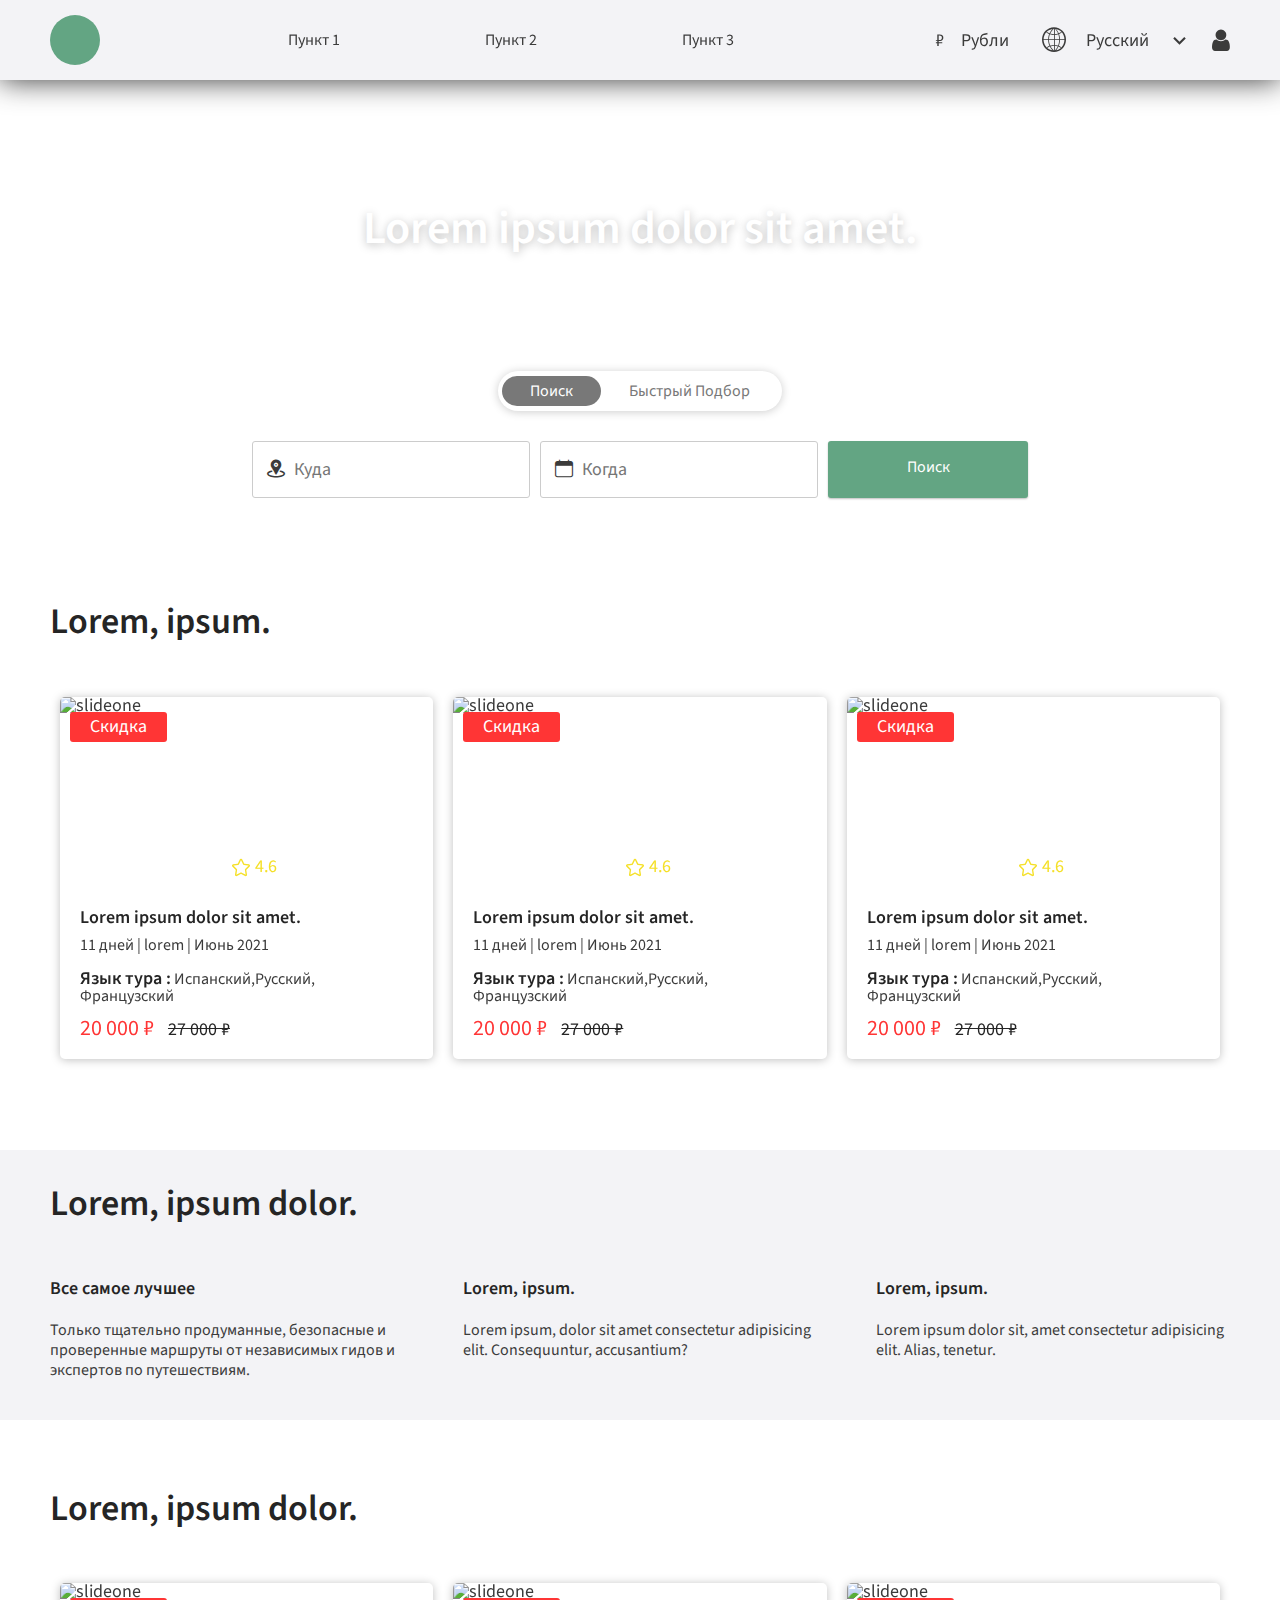
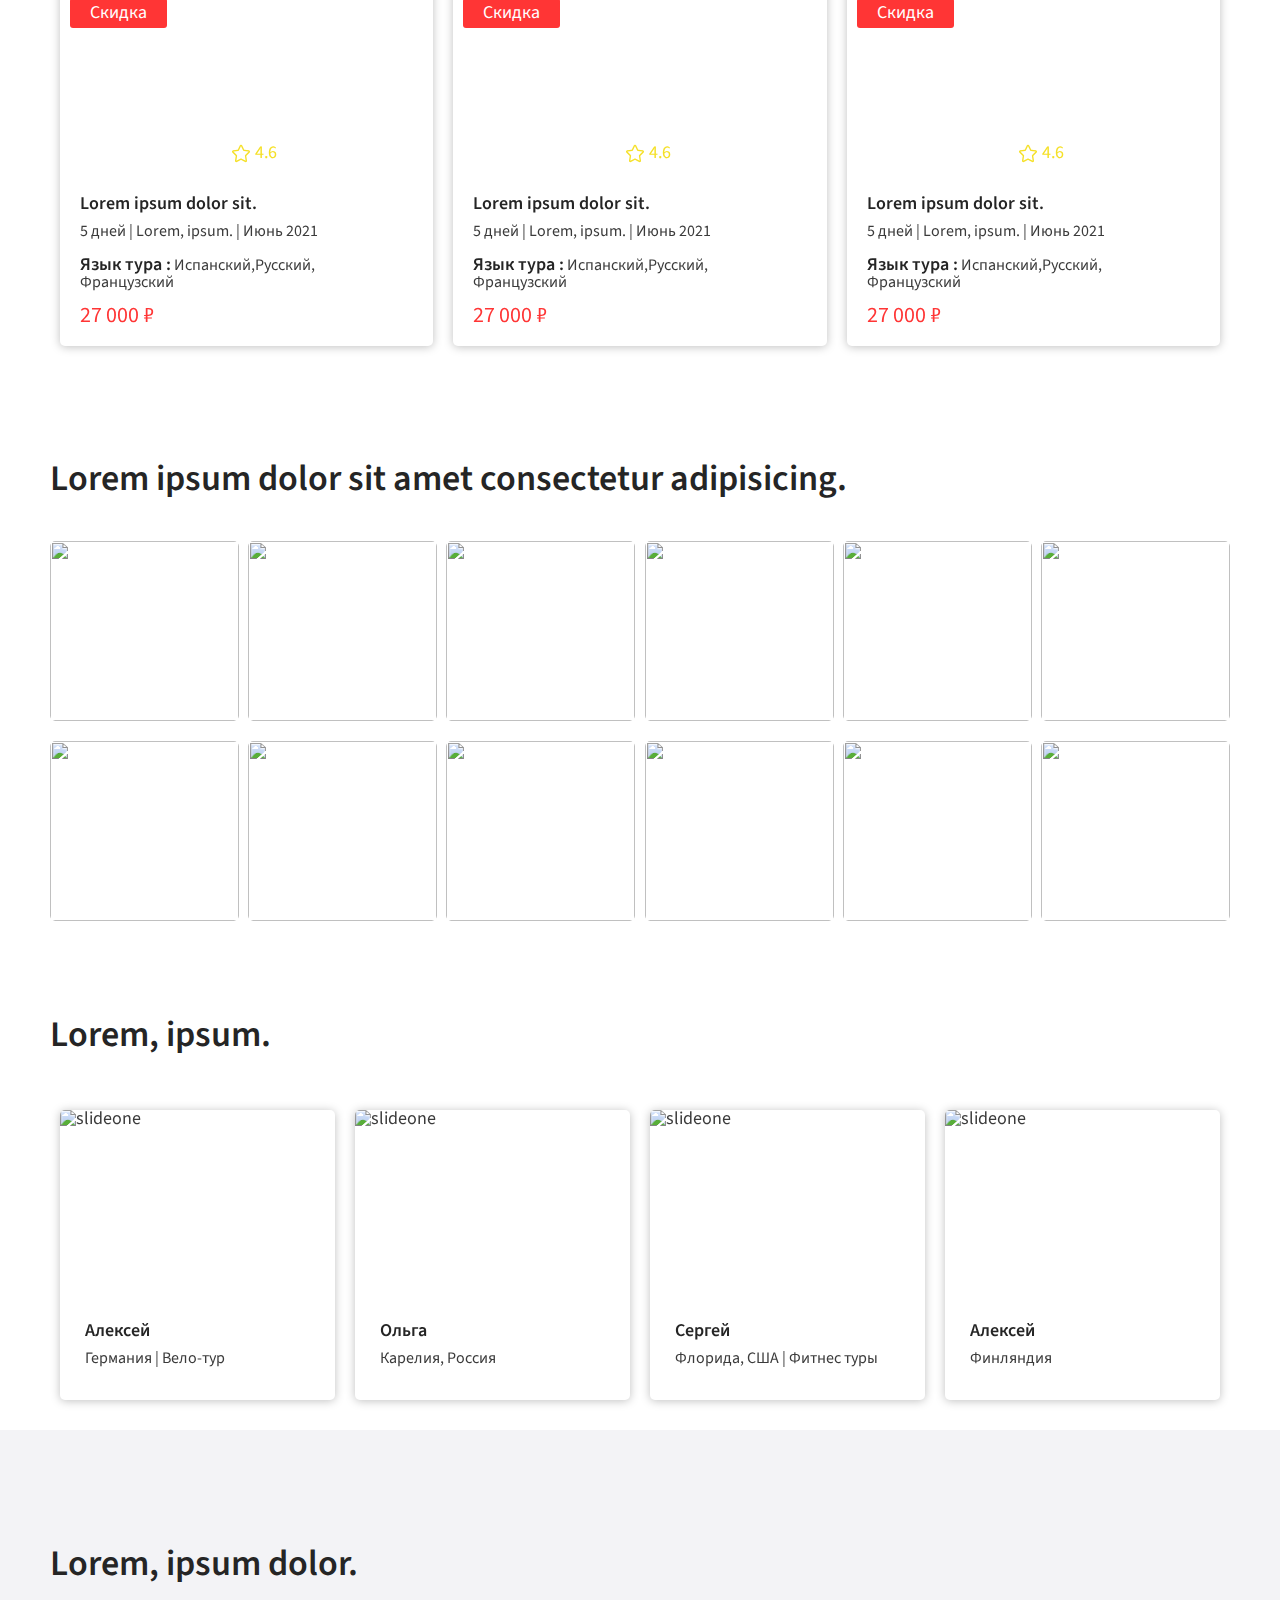
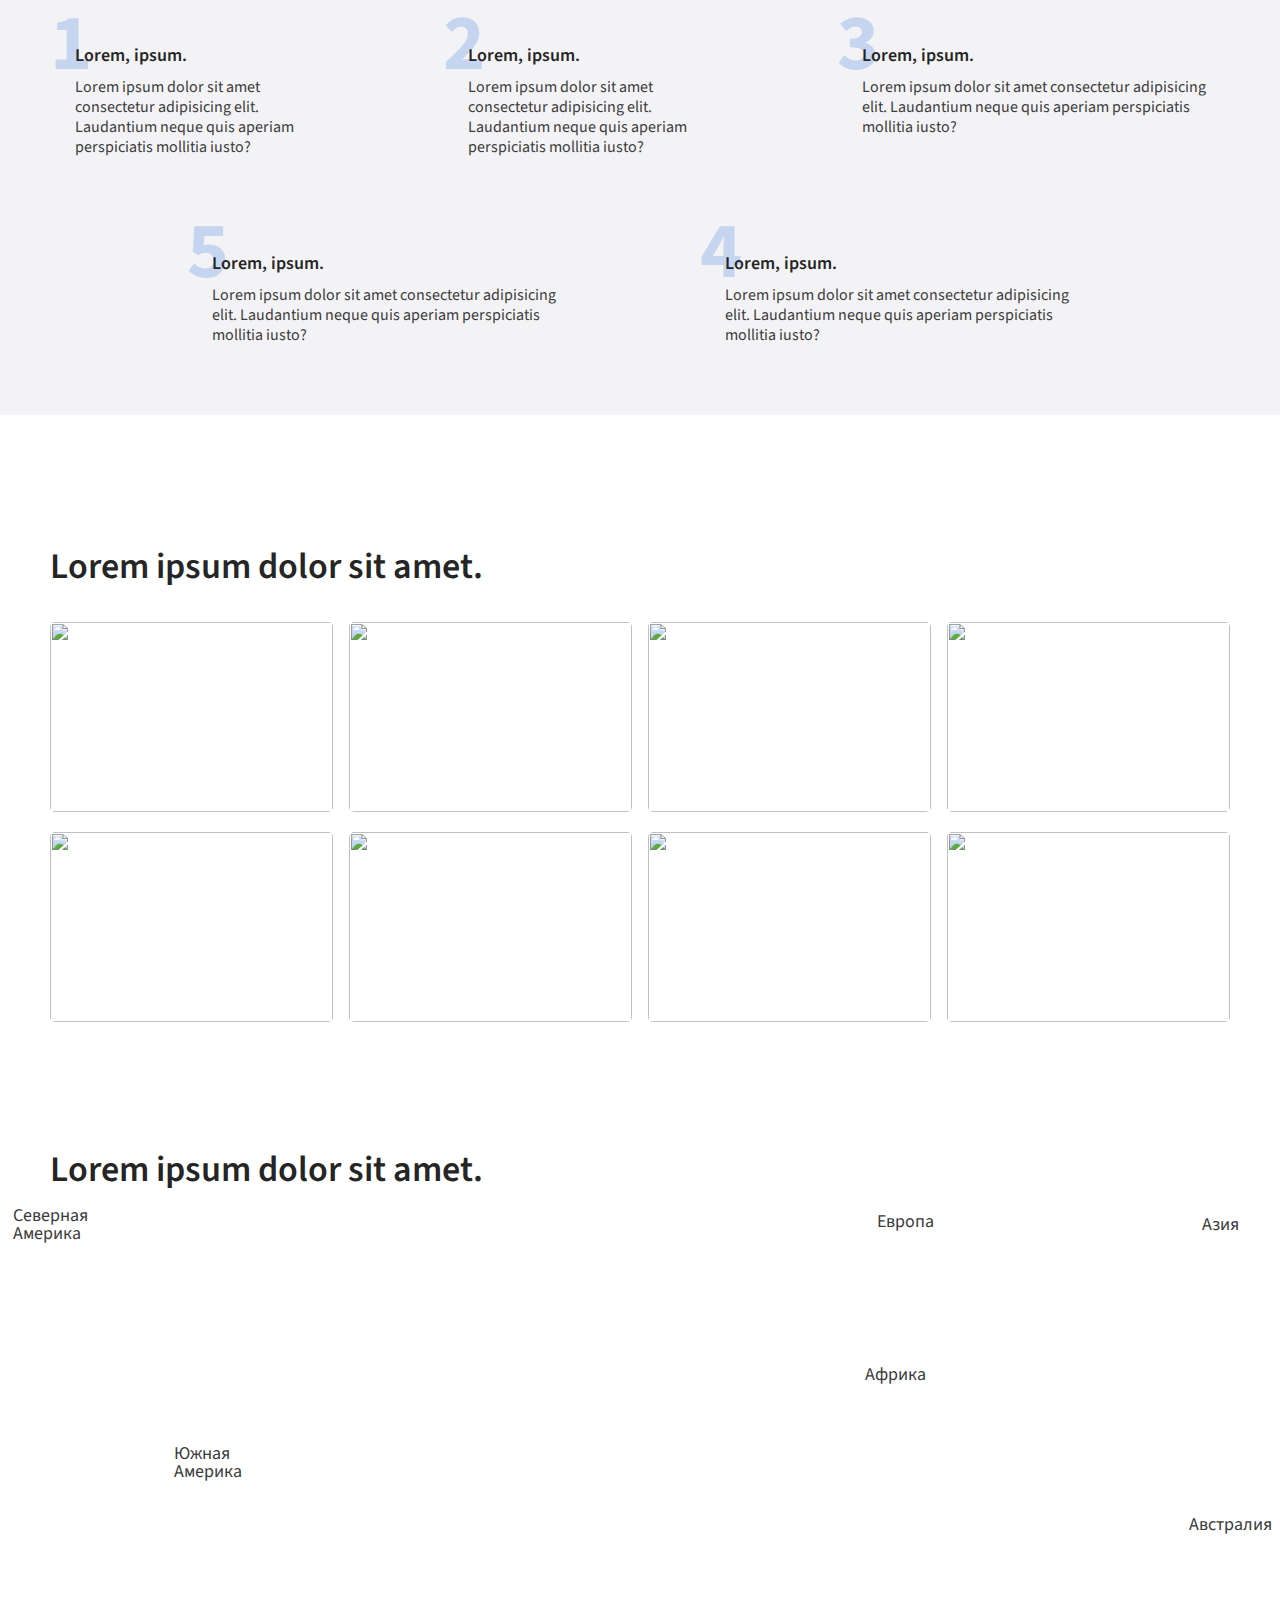
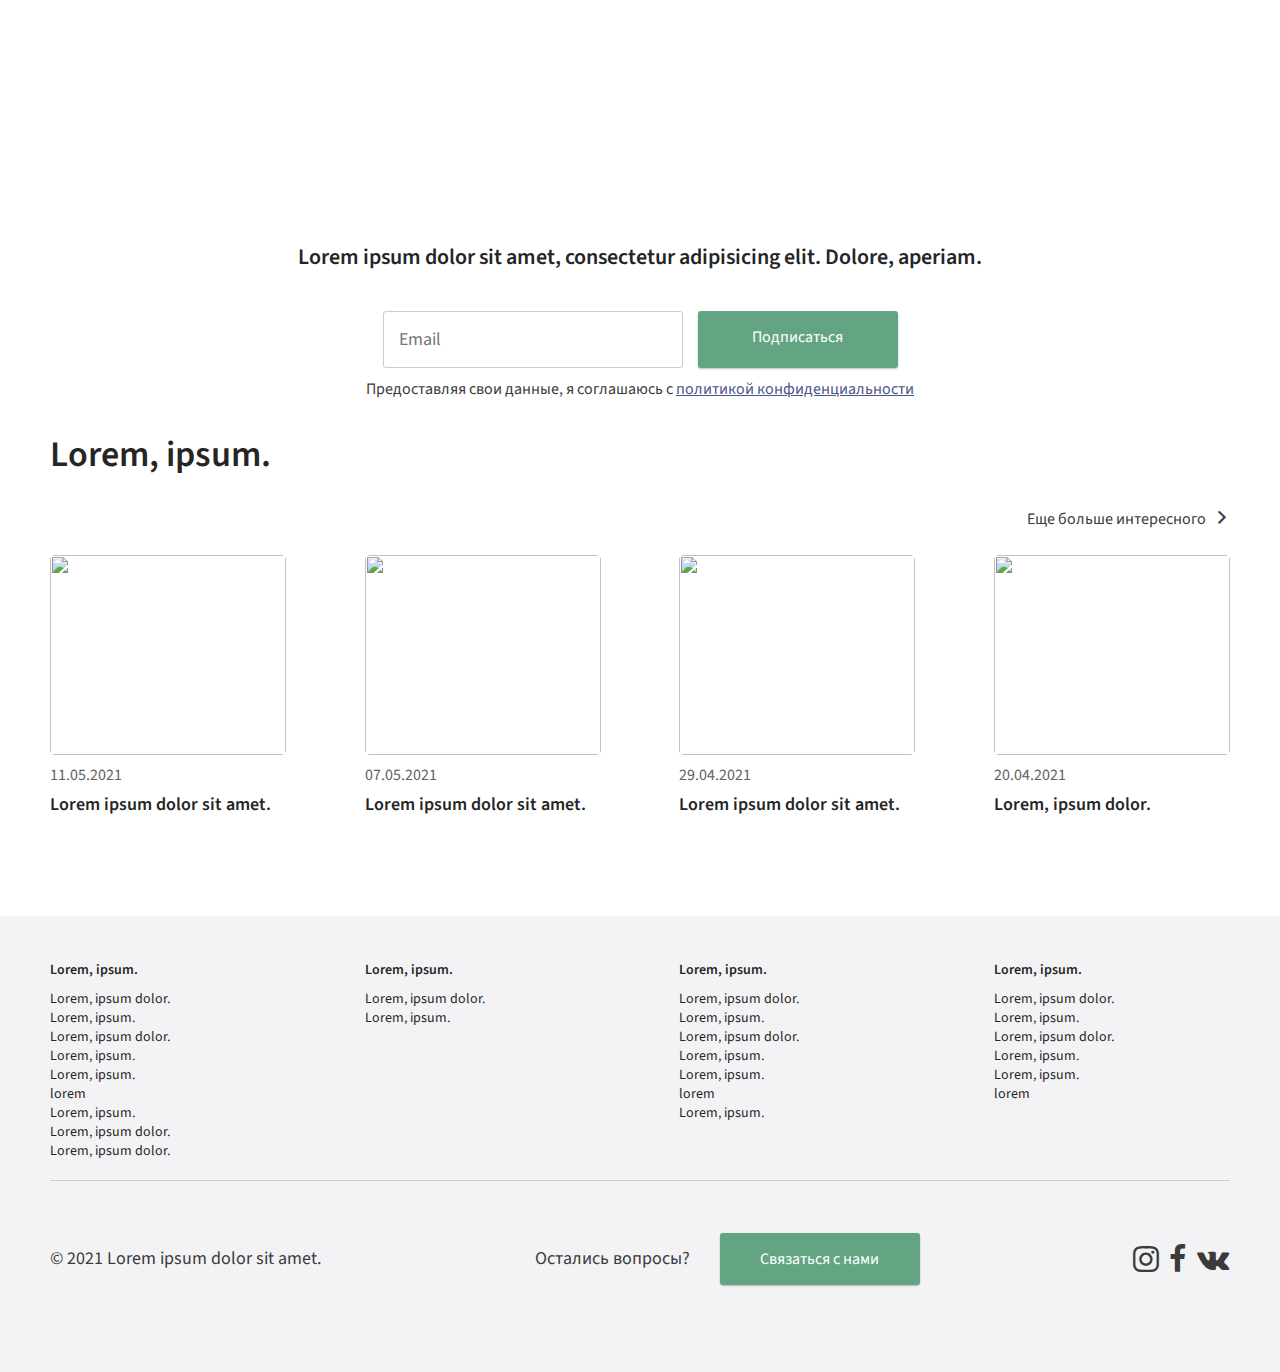
==== home.html @ 5e6bb83b "Add files via upload" ====
<!DOCTYPE html>
<html lang="ru">

<head>
	<title>Главная</title>
	<meta charset="UTF-8">
	<meta name="format-detection" content="telephone=no">
	<!-- <style>body{opacity: 0;}</style> -->
	<link rel="stylesheet" href="css/style.min.css?_v=20220219212449">
	<link rel="shortcut icon" href="favicon.ico">
	<!-- <meta name="robots" content="noindex, nofollow"> -->
	<meta name="viewport" content="width=device-width, initial-scale=1.0">
</head>

<body>
	<div class="wrapper">
		<header class="header">
			<div class="header__container">
				<div class="header__body">
					<a href="" class="header__logo"></a>
					<div class="header__menu menu">
						<button type="button" class="menu__icon icon-menu"><span></span></button>
						<nav class="menu__body">
							<ul class="menu__list">
								<li class="menu__item"><a href="" class="menu__link ">
										<div class="_icon-like"></div> Пункт 1
									</a></li>
								<li class="menu__item"><a href="" class="menu__link ">
										<div class="_icon-like"></div> Пункт 2
									</a></li>
								<li class="menu__item"><a href="" class="menu__link ">
										<div class="_icon-like"></div> Пункт 3
									</a></li>
							</ul>
						</nav>
					</div>
					<div data-da=".menu__body, 767.98" class="header__options">
						<div class="header__money">
							<select data-show-selected name="form[]" class="form">
								<option value="1" selected>
									₽ ⠀Рубли
								</option>
								<option value="2"> $ Доллары</option>
								<option value="3"> € ⠀Евро</option>
							</select>
						</div>
						<div class="header__lang ">
							<div class="_icon-world"></div>
							<select data-show-selected name="form[]" class="form">
								<option value="1" selected>Русский</option>
								<option value="2">Английский</option>
								<option value="3">Испанский</option>
								<option value="4">Немецкий</option>
								<option value="4">Французский</option>
								<option value="4">Итальянский</option>
							</select>
							<div class="_icon-arrow-down"></div>

						</div>
						<div class="header__user _icon-user">
							<p class="header__user_text">Вход</p>
						</div>
					</div>
				</div>
			</div>
		</header>
		<main class="page">
			<section class="page__main-block main-block">
				<div class="main-block__container">
					<div class="main-block__body">

						<h1 class="main-block__title title">
							Lorem ipsum dolor sit amet.
						</h1>
						<p class="main-block__text text">
							Lorem ipsum, dolor sit amet consectetur adipisicing elit. Voluptatibus, vero!
						</p>
						<button type="submit" class=" main-block__search">
							<div class="searach">Поиск</div>
							<div class="fast-search">Быстрый Подбор </div>
						</button>
						<form class="main-block__form form" action="#">
							<div class="form__line">
								<div class="form__location"><button type="submit" class="main-block__icon _icon-loc"></button>
									<input autocomplete="off" type="text" name="form[]" data-error="Ошибка" placeholder="Куда" class="input">
								</div>

								<div class="form__date">
									<button type="submit" class="main-block__icon _icon-date"></button>

									<input autocomplete="off" type="text" name="form[]" data-error="Ошибка" placeholder="Когда" class="input">
								</div>


							</div>
							<button type="submit" class="main-block__button button">Поиск</button>
						</form>
					</div>

				</div>
				<div class="main-block__image-ibg "><picture><source srcset="img/main.webp" type="image/webp"><img src="img/main.jpg" alt="main"></picture></div>
			</section>
			<section class="page__recommendations recommendations">
				<div class="recommendations__container">
					<h2 class="recommendations__title title">Lorem, ipsum.</h2>
					<div class="recommendations__slider swiper">
						<div class="recommendations__wrapper swiper-wrapper">
							<div class="recommendations__slide swiper-slide">
								<div class="recommendations__image swiper-slide__image">
									<picture><source srcset="img/recommendations/01.webp" type="image/webp"><img src="img/recommendations/01.png" alt="slideone"></picture>
									<div class="recommendations__sale swiper-slide__sale">Скидка</div>
									<div class="recommendations__favorite swiper-slide__favorite _icon-like"></div>
									<div class="recommendations__raiting swiper-slide__raiting"> <span class="_icon-star">4.6
										</span>(100500
										Отзывов)</div>
								</div>

								<div class="recommendations__sub-title main-text swiper-slide__subtitle">Lorem ipsum dolor sit
									amet.</div>
								<div class="recommendations__text text swiper-slide__text">11 дней | lorem | Июнь 2021</div>
								<div class="recommendations__text text swiper-slide__text"> <span class="main-text"> Язык тура
										:</span> Испанский,Русский, <br>
									Французский</div>

								<div class="recommendations__price swiper-slide__price">
									20 000 ₽ <span>27 000 ₽</span>
								</div>
							</div>
							<div class="recommendations__slide swiper-slide">
								<div class="recommendations__image swiper-slide__image">
									<picture><source srcset="img/recommendations/02.webp" type="image/webp"><img src="img/recommendations/02.png" alt="slideone"></picture>
									<div class="recommendations__sale swiper-slide__sale">Скидка</div>
									<div class="recommendations__favorite swiper-slide__favorite _icon-like"></div>
									<div class="recommendations__raiting swiper-slide__raiting"> <span class="_icon-star">4.6
										</span>(100500
										Отзывов)</div>
								</div>

								<div class="recommendations__sub-title main-text swiper-slide__subtitle">Lorem ipsum dolor sit
									amet.</div>
								<div class="recommendations__text text swiper-slide__text">11 дней | lorem | Июнь 2021</div>
								<div class="recommendations__text text swiper-slide__text"> <span class="main-text"> Язык тура
										:</span> Испанский,Русский, <br>
									Французский</div>

								<div class="recommendations__price swiper-slide__price">
									20 000 ₽ <span>27 000 ₽</span>
								</div>
							</div>
							<div class="recommendations__slide swiper-slide">
								<div class="recommendations__image swiper-slide__image">
									<picture><source srcset="img/recommendations/03.webp" type="image/webp"><img src="img/recommendations/03.png" alt="slideone"></picture>
									<div class="recommendations__sale swiper-slide__sale">Скидка</div>
									<div class="recommendations__favorite swiper-slide__favorite _icon-like"></div>
									<div class="recommendations__raiting swiper-slide__raiting"> <span class="_icon-star">4.6
										</span>(100500
										Отзывов)</div>
								</div>

								<div class="recommendations__sub-title main-text swiper-slide__subtitle">Lorem ipsum dolor sit
									amet.</div>
								<div class="recommendations__text text swiper-slide__text">11 дней | lorem | Июнь 2021</div>
								<div class="recommendations__text text swiper-slide__text"> <span class="main-text"> Язык тура
										:</span> Испанский,Русский, <br>
									Французский</div>

								<div class="recommendations__price swiper-slide__price">
									20 000 ₽ <span>27 000 ₽</span>
								</div>
							</div>
							<div class="recommendations__slide swiper-slide">
								<div class="recommendations__image swiper-slide__image">
									<picture><source srcset="img/recommendations/03.webp" type="image/webp"><img src="img/recommendations/03.png" alt="slideone"></picture>
									<div class="recommendations__sale swiper-slide__sale">Скидка</div>
									<div class="recommendations__favorite swiper-slide__favorite _icon-like"></div>
									<div class="recommendations__raiting swiper-slide__raiting"> <span class="_icon-star">4.6
										</span>(100500
										Отзывов)</div>
								</div>

								<div class="recommendations__sub-title main-text swiper-slide__subtitle">Lorem ipsum dolor sit
									amet.</div>
								<div class="recommendations__text text swiper-slide__text">11 дней | lorem | Июнь 2021</div>
								<div class="recommendations__text text swiper-slide__text"> <span class="main-text"> Язык тура
										:</span> Испанский,Русский, <br>
									Французский</div>

								<div class="recommendations__price swiper-slide__price">
									20 000 ₽ <span>27 000 ₽</span>
								</div>
							</div>
							<div class="recommendations__slide swiper-slide">
								<div class="recommendations__image swiper-slide__image">
									<picture><source srcset="img/recommendations/01.webp" type="image/webp"><img src="img/recommendations/01.png" alt="slideone"></picture>
									<div class="recommendations__sale swiper-slide__sale">Скидка</div>
									<div class="recommendations__favorite swiper-slide__favorite _icon-like"></div>
									<div class="recommendations__raiting swiper-slide__raiting"> <span class="_icon-star">4.6
										</span>(100500
										Отзывов)</div>
								</div>

								<div class="recommendations__sub-title main-text swiper-slide__subtitle">Lorem ipsum dolor sit
									amet.</div>
								<div class="recommendations__text text swiper-slide__text">11 дней | lorem | Июнь 2021</div>
								<div class="recommendations__text text swiper-slide__text"> <span class="main-text"> Язык тура
										:</span> Испанский,Русский, <br>
									Французский</div>

								<div class="recommendations__price swiper-slide__price">
									20 000 ₽ <span>27 000 ₽</span>
								</div>
							</div>

						</div>
						<button type="button" class="swiper-button-prev"></button>
						<button type="button" class="swiper-button-next"></button>
					</div>
				</div>
			</section>
			<section class="page__reasons reasons">
				<div class="reasons__container">
					<div class="reasons__body">
						<h2 class="reasons__title title">
							Lorem, ipsum dolor.
						</h2>
						<div class="reasons__cards">
							<div class="reasons__card">
								<div class="reasons__image">
									<div class="reasons__description">
										<picture><source srcset="img/reasons/01.webp" type="image/webp"><img src="img/reasons/01.png" alt=""></picture>
										<h3 class="reasons__title main-text">Все самое лучшее</h3>
									</div>
									<div class="reasons__text text">Только тщательно продуманные, безопасные и проверенные
										маршруты от независимых гидов и экспертов по путешествиям.</div>
								</div>
							</div>
							<div class="reasons__card">
								<div class="reasons__image">
									<div class="reasons__description">
										<picture><source srcset="img/reasons/02.webp" type="image/webp"><img src="img/reasons/02.png" alt=""></picture>
										<h3 class="reasons__title main-text">Lorem, ipsum.</h3>
									</div>
									<div class="reasons__text text">Lorem ipsum, dolor sit amet consectetur adipisicing elit.
										Consequuntur, accusantium?</div>
								</div>
							</div>
							<div class="reasons__card">
								<div class="reasons__image">
									<div class="reasons__description">
										<picture><source srcset="img/reasons/03.webp" type="image/webp"><img src="img/reasons/03.png" alt=""></picture>
										<h3 class="reasons__title main-text">Lorem, ipsum.</h3>
									</div>
									<div class="reasons__text text">Lorem ipsum dolor sit, amet consectetur adipisicing elit.
										Alias, tenetur.</div>
								</div>
							</div>


						</div>
					</div>
				</div>
			</section>
			<section class="page__previously previously">
				<div class="previously__container">
					<h2 class="previously__title title">Lorem, ipsum dolor.</h2>
					<div class="previously__slider swiper">
						<div class="previously__wrapper swiper-wrapper">
							<div class="previously__slide swiper-slide">
								<div class="previously__image swiper-slide__image">
									<picture><source srcset="img/previously/01.webp" type="image/webp"><img src="img/previously/01.png" alt="slideone"></picture>
									<div class="previously__sale swiper-slide__sale">Скидка</div>
									<div class="previously__favorite swiper-slide__favorite _icon-like"></div>
									<div class="previously__raiting swiper-slide__raiting"> <span class="_icon-star">4.6
										</span>(100500
										Отзывов)</div>
								</div>

								<div class="previously__sub-title main-text swiper-slide__subtitle">Lorem ipsum dolor sit.</div>

								<div class="previously__text text swiper-slide__text">5 дней | Lorem, ipsum. | Июнь 2021</div>
								<div class="recommendations__text text swiper-slide__text"> <span class="main-text"> Язык тура
										:</span> Испанский,Русский, <br>
									Французский</div>
								<div class="previously__price swiper-slide__price">
									27 000 ₽
								</div>
							</div>
							<div class="previously__slide swiper-slide">
								<div class="previously__image swiper-slide__image">
									<picture><source srcset="img/previously/02.webp" type="image/webp"><img src="img/previously/02.png" alt="slideone"></picture>
									<div class="previously__sale swiper-slide__sale">Скидка</div>
									<div class="previously__favorite swiper-slide__favorite _icon-like"></div>
									<div class="previously__raiting swiper-slide__raiting"> <span class="_icon-star">4.6
										</span>(100500
										Отзывов)</div>
								</div>

								<div class="previously__sub-title main-text swiper-slide__subtitle">Lorem ipsum dolor sit.</div>

								<div class="previously__text text swiper-slide__text">5 дней | Lorem, ipsum. | Июнь 2021</div>
								<div class="recommendations__text text swiper-slide__text"> <span class="main-text"> Язык тура
										:</span> Испанский,Русский, <br>
									Французский</div>
								<div class="previously__price swiper-slide__price">
									27 000 ₽
								</div>
							</div>
							<div class="previously__slide swiper-slide">
								<div class="previously__image swiper-slide__image">
									<picture><source srcset="img/previously/01.webp" type="image/webp"><img src="img/previously/01.png" alt="slideone"></picture>
									<div class="previously__sale swiper-slide__sale">Скидка</div>
									<div class="previously__favorite swiper-slide__favorite _icon-like"></div>
									<div class="previously__raiting swiper-slide__raiting"> <span class="_icon-star">4.6
										</span>(100500
										Отзывов)</div>
								</div>

								<div class="previously__sub-title main-text swiper-slide__subtitle">Lorem ipsum dolor sit.</div>

								<div class="previously__text text swiper-slide__text">5 дней | Lorem, ipsum. | Июнь 2021</div>
								<div class="recommendations__text text swiper-slide__text"> <span class="main-text"> Язык тура
										:</span> Испанский,Русский, <br>
									Французский</div>
								<div class="previously__price swiper-slide__price">
									27 000 ₽
								</div>
							</div>
							<div class="previously__slide swiper-slide">
								<div class="previously__image swiper-slide__image">
									<picture><source srcset="img/previously/02.webp" type="image/webp"><img src="img/previously/02.png" alt="slideone"></picture>
									<div class="previously__sale swiper-slide__sale">Скидка</div>
									<div class="previously__favorite swiper-slide__favorite _icon-like"></div>
									<div class="previously__raiting swiper-slide__raiting"> <span class="_icon-star">4.6
										</span>(100500
										Отзывов)</div>
								</div>

								<div class="previously__sub-title main-text swiper-slide__subtitle">Lorem ipsum dolor sit.</div>

								<div class="previously__text text swiper-slide__text">5 дней | Lorem, ipsum. | Июнь 2021</div>
								<div class="recommendations__text text swiper-slide__text"> <span class="main-text"> Язык тура
										:</span> Испанский,Русский, <br>
									Французский</div>
								<div class="previously__price swiper-slide__price">
									27 000 ₽
								</div>
							</div>


						</div>
						<button type="button" class="swiper-button-prev"></button>
						<button type="button" class="swiper-button-next"></button>
					</div>
				</div>
			</section>
			<section class="page__dream dream">
				<div class="dream__container">
					<div class="dream__body">
						<h2 class="dream__title title">Lorem ipsum dolor sit amet consectetur adipisicing.</h2>
						<div class="dream__cards">
							<a class="dream__card">
								<div class="dream__image"><picture><source srcset="img/dream/01.webp" type="image/webp"><img src="img/dream/01.png" alt=""></picture>
									<div class="dream__country">Италия</div>

								</div>
							</a>
							<a class="dream__card">
								<div class="dream__image"><picture><source srcset="img/dream/02.webp" type="image/webp"><img src="img/dream/02.png" alt=""></picture>
									<div class="dream__country">Россия</div>

								</div>
							</a>
							<a class="dream__card">
								<div class="dream__image"><picture><source srcset="img/dream/03.webp" type="image/webp"><img src="img/dream/03.png" alt=""></picture>
									<div class="dream__country">США</div>

								</div>
							</a>
							<a class="dream__card">
								<div class="dream__image"><picture><source srcset="img/dream/04.webp" type="image/webp"><img src="img/dream/04.png" alt=""></picture>
									<div class="dream__country">Турция</div>

								</div>
							</a>
							<a class="dream__card">
								<div class="dream__image"><picture><source srcset="img/dream/05.webp" type="image/webp"><img src="img/dream/05.png" alt=""></picture>
									<div class="dream__country">Германия</div>

								</div>
							</a>
							<a class="dream__card">
								<div class="dream__image"><picture><source srcset="img/dream/06.webp" type="image/webp"><img src="img/dream/06.png" alt=""></picture>
									<div class="dream__country">Финляндия</div>

								</div>
							</a>
							<a class="dream__card">
								<div class="dream__image"><picture><source srcset="img/dream/07.webp" type="image/webp"><img src="img/dream/07.png" alt=""></picture>
									<div class="dream__country">Канада</div>

								</div>
							</a>
							<a class="dream__card">
								<div class="dream__image"><picture><source srcset="img/dream/08.webp" type="image/webp"><img src="img/dream/08.png" alt=""></picture>
									<div class="dream__country">Австрия</div>

								</div>
							</a>
							<a class="dream__card">
								<div class="dream__image"><picture><source srcset="img/dream/09.webp" type="image/webp"><img src="img/dream/09.png" alt=""></picture>
									<div class="dream__country">Мальдивы</div>

								</div>
							</a>
							<a class="dream__card">
								<div class="dream__image"><picture><source srcset="img/dream/10.webp" type="image/webp"><img src="img/dream/10.png" alt=""></picture>
									<div class="dream__country">Испания</div>

								</div>
							</a>
							<a class="dream__card">
								<div class="dream__image"><picture><source srcset="img/dream/11.webp" type="image/webp"><img src="img/dream/11.png" alt=""></picture>
									<div class="dream__country">Чехия</div>

								</div>
							</a>
							<a class="dream__card">
								<div class="dream__image"><picture><source srcset="img/dream/12.webp" type="image/webp"><img src="img/dream/12.png" alt=""></picture>
									<div class="dream__country">Франция</div>

								</div>
							</a>

						</div>
					</div>
				</div>
			</section>
			<section class="page__gids gids">
				<div class="gids__container">
					<h2 class="gids__title title">Lorem, ipsum.</h2>
					<div class="gids__slider swiperg">
						<div class="gids__wrapper swiper-wrapper">
							<div class="gids__slide swiper-slide">
								<div class="gids__image swiper-slide__image">
									<picture><source srcset="img/gids/01.webp" type="image/webp"><img src="img/gids/01.png" alt="slideone"></picture>
								</div>

								<div class="gids__sub-title main-text swiper-slide__subtitle">Алексей</div>
								<div class="gids__text text swiper-slide__text">Германия | Вело-тур </div>

							</div>
							<div class="gids__slide swiper-slide">
								<div class="gids__image swiper-slide__image">
									<picture><source srcset="img/gids/02.webp" type="image/webp"><img src="img/gids/02.png" alt="slideone"></picture>
								</div>

								<div class="gids__sub-title main-text swiper-slide__subtitle">Ольга</div>
								<div class="gids__text text swiper-slide__text">Карелия, Россия</div>

							</div>
							<div class="gids__slide swiper-slide">
								<div class="gids__image swiper-slide__image">
									<picture><source srcset="img/gids/03.webp" type="image/webp"><img src="img/gids/03.png" alt="slideone"></picture>

								</div>

								<div class="gids__sub-title main-text swiper-slide__subtitle">Сергей</div>
								<div class="gids__text text swiper-slide__text">Флорида, США | Фитнес туры</div>

							</div>
							<div class="gids__slide swiper-slide">
								<div class="gids__image swiper-slide__image">
									<picture><source srcset="img/gids/01.webp" type="image/webp"><img src="img/gids/01.png" alt="slideone"></picture>

								</div>

								<div class="gids__sub-title main-text swiper-slide__subtitle">Алексей</div>
								<div class="gids__text text swiper-slide__text">Финляндия</div>

							</div>
							<div class="gids__slide swiper-slide">
								<div class="gids__image swiper-slide__image">
									<picture><source srcset="img/gids/04.webp" type="image/webp"><img src="img/gids/04.png" alt="slideone"></picture>

								</div>

								<div class="gids__sub-title main-text swiper-slide__subtitle">Алексей</div>
								<div class="gids__text text swiper-slide__text">Финляндия</div>

							</div>
						</div>
						<button type="button" class="swiperg-button-prev"></button>
						<button type="button" class="swiperg-button-next"></button>
					</div>
				</div>
			</section>
			<section class="page__howitwork howitwork">
				<div class="howitwork__container">
					<div class="howitwork__body">
						<h2 class="howitwork__title title">
							Lorem, ipsum dolor.
						</h2>
						<div class="howitwork__cards">
							<div class="howitwork__card">
								<div class="howitwork__main-text main-text">Lorem, ipsum.</div>
								<div class="howitwork__text text">Lorem ipsum dolor sit amet consectetur adipisicing elit.
									Laudantium neque quis aperiam perspiciatis mollitia iusto?</div>
							</div>
							<div class="howitwork__card">
								<div class="howitwork__main-text main-text">Lorem, ipsum.</div>
								<div class="howitwork__text text">Lorem ipsum dolor sit amet consectetur adipisicing elit.
									Laudantium neque quis aperiam perspiciatis mollitia iusto?</div>
							</div>
							<div class="howitwork__card">
								<div class="howitwork__main-text main-text">Lorem, ipsum.</div>
								<div class="howitwork__text text">Lorem ipsum dolor sit amet consectetur adipisicing elit.
									Laudantium neque quis aperiam perspiciatis mollitia iusto?</div>
							</div>
							<div class="howitwork__card">
								<div class="howitwork__main-text main-text">Lorem, ipsum.</div>
								<div class="howitwork__text text">Lorem ipsum dolor sit amet consectetur adipisicing elit.
									Laudantium neque quis aperiam perspiciatis mollitia iusto?</div>
							</div>
							<div class="howitwork__card">
								<div class="howitwork__main-text main-text">Lorem, ipsum.</div>
								<div class="howitwork__text text">Lorem ipsum dolor sit amet consectetur adipisicing elit.
									Laudantium neque quis aperiam perspiciatis mollitia iusto?</div>
							</div>


						</div>
					</div>
				</div>

			</section>
			<section class="page__interests interests">
				<div class="interests__container">
					<div class="interests__body">
						<h2 class="interests__title title">Lorem ipsum dolor sit amet.

						</h2>
						<div class="interests__cards">
							<a href="#" class="interests__card">
								<div class="interests__image">
									<picture><source srcset="img/interests/01.webp" type="image/webp"><img src="img/interests/01.png" alt=""></picture>
									<div class="interests__main-text main-text">Lorem ipsum dolor sit amet.

									</div>
								</div>
							</a>
							<a href="#" class="interests__card">
								<div class="interests__image">
									<picture><source srcset="img/interests/02.webp" type="image/webp"><img src="img/interests/02.png" alt=""></picture>
									<div class="interests__main-text main-text">Lorem, ipsum.</div>
								</div>
							</a>
							<a href="#" class="interests__card">
								<div class="interests__image">
									<picture><source srcset="img/interests/03.webp" type="image/webp"><img src="img/interests/03.png" alt=""></picture>
									<div class="interests__main-text main-text">Lorem, ipsum.</div>
								</div>
							</a>
							<a href="#" class="interests__card">
								<div class="interests__image">
									<picture><source srcset="img/interests/04.webp" type="image/webp"><img src="img/interests/04.png" alt=""></picture>
									<div class="interests__main-text main-text">Lorem, ipsum.</div>
								</div>
							</a>
							<a href="#" class="interests__card">
								<div class="interests__image">
									<picture><source srcset="img/interests/05.webp" type="image/webp"><img src="img/interests/05.png" alt=""></picture>
									<div class="interests__main-text main-text">Lorem, ipsum.</div>
								</div>
							</a>
							<a href="#" class="interests__card">
								<div class="interests__image">
									<picture><source srcset="img/interests/06.webp" type="image/webp"><img src="img/interests/06.png" alt=""></picture>
									<div class="interests__main-text main-text">Lorem, ipsum.</div>
								</div>
							</a>
							<a href="#" class="interests__card">
								<div class="interests__image">
									<picture><source srcset="img/interests/07.webp" type="image/webp"><img src="img/interests/07.png" alt=""></picture>
									<div class="interests__main-text main-text">Lorem, ipsum.</div>
								</div>
							</a>
							<a href="#" class="interests__card">
								<div class="interests__image">
									<picture><source srcset="img/interests/08.webp" type="image/webp"><img src="img/interests/08.png" alt=""></picture>
									<div class="interests__main-text main-text">Lorem ipsum dolor sit, amet consectetur
										adipisicing.
										<span href="#" class="interests__more">
											Посмотреть <div class="_icon-arrow-right"></div>
										</span>
									</div>

								</div>
							</a>
						</div>
					</div>
				</div>
			</section>
			<section class="page__continent continent">
				<div class="continent__container">
					<div class="continent__body">
						<h2 class="continent__title title">Lorem ipsum dolor sit amet.</h2>
						<div class="continent__map">
							<a href="#" class="continent__item">
								<img class="hv" src="img/continent/w1.svg" alt="">
								<picture><source srcset="img/continent/na.webp" type="image/webp"><img class="al" src="img/continent/na.png" alt=""></picture>

								<p>Северная <br> Америка</p>
							</a>
							<a href="#" class="continent__item">
								<img class="hv" src="img/continent/w2.svg" alt="">
								<picture><source srcset="img/continent/eu.webp" type="image/webp"><img class="al" src="img/continent/eu.png" alt=""></picture>
								<p>Европа</p>

							</a>
							<a href="#" class="continent__item">
								<img class="hv" src="img/continent/w3.svg" alt="">

								<picture><source srcset="img/continent/ashia.webp" type="image/webp"><img class="al" src="img/continent/ashia.png" alt=""></picture>
								<p>Азия</p>

							</a> <a href="#" class="continent__item">
								<img class="hv" src="img/continent/w4.svg" alt="">

								<picture><source srcset="img/continent/sa.webp" type="image/webp"><img class="al" src="img/continent/sa.png" alt=""></picture>
								<p>Южная <br> Америка</p>

							</a> <a href="#" class="continent__item">
								<img class="hv" src="img/continent/w5.svg" alt="">

								<picture><source srcset="img/continent/afrika.webp" type="image/webp"><img class="al" src="img/continent/afrika.png" alt=""></picture>
								<p>Африка</p>

							</a> <a href="#" class="continent__item">
								<img class="hv" src="img/continent/w6.svg" alt="">

								<picture><source srcset="img/continent/av.webp" type="image/webp"><img class="al" src="img/continent/av.png" alt=""></picture>
								<p>Австралия</p>

							</a>
						</div>
					</div>
				</div>
			</section>
			<section class="page__subscription subscription">
				<div class="subscription__container">
					<h2 class="subscription__title title">
						Lorem ipsum dolor sit amet, consectetur adipisicing elit. Dolore, aperiam.
					</h2>

					<form class="subscription__form form" action="#">
						<div class="form__line">
							<input autocomplete="off" type="text" name="form[]" data-error="Ошибка" placeholder="Email" class="input">
						</div>
						<button type="submit" class="subscription__button button">Подписаться</button>
					</form>
					<div class="subscription__text text">
						Предоставляя свои данные, я соглашаюсь с
						<a href="#">политикой конфиденциальности</a>
					</div>
				</div>
			</section>
			<section class="page__blog blog">

				<div class="blog__container">
					<div class="blog__body">
						<div class="blog__header">
							<h2 class="blog__title title">Lorem, ipsum.</h2>
							<a data-da=".blog__body, 479.98" href="#" class="blog__link text">Еще больше интересного
								<span class="_icon-arrow-right"></span></a>
						</div>
						<div class="blog__cards">
							<a href="#" class="blog__card">
								<div class="blog__image">
									<picture><source srcset="img/blog/01.webp" type="image/webp"><img src="img/blog/01.png" alt=""></picture>
								</div>
								<div class="blog__date">11.05.2021</div>
								<div class="blog__text main-text">Lorem ipsum dolor sit amet.</div>
							</a>
							<a href="#" class="blog__card">
								<div class="blog__image">
									<picture><source srcset="img/blog/03.webp" type="image/webp"><img src="img/blog/03.png" alt=""></picture>
								</div>
								<div class="blog__date">07.05.2021</div>
								<div class="blog__text main-text">Lorem ipsum dolor sit amet.</div>
							</a>
							<a href="#" class="blog__card">
								<div class="blog__image">
									<picture><source srcset="img/blog/02.webp" type="image/webp"><img src="img/blog/02.png" alt=""></picture>
								</div>
								<div class="blog__date">29.04.2021</div>
								<div class="blog__text main-text">Lorem ipsum dolor sit amet.</div>
							</a>

							<a href="#" class="blog__card">
								<div class="blog__image">
									<picture><source srcset="img/blog/04.webp" type="image/webp"><img src="img/blog/04.png" alt=""></picture>
								</div>
								<div class="blog__date">20.04.2021</div>
								<div class="blog__text main-text">Lorem, ipsum dolor.</div>
							</a>
						</div>

					</div>
				</div>
			</section>
		</main>
		<footer class="footer">
			<div class="footer__container">
				<div class="footer__body">
					<div class="footer__links">
						<ul class="footer__list">
							<li class="footer__item footer__title main-text"><a href="#" class="footer__link">Lorem, ipsum.</a>
							</li>
							<li class="footer__item"><a href="#" class="footer__link">Lorem, ipsum dolor.
								</a></li>
							<li class="footer__item"><a href="#" class="footer__link">Lorem, ipsum.
								</a></li>
							<li class="footer__item"><a href="#" class="footer__link">Lorem, ipsum dolor.</a></li>
							<li class="footer__item"><a href="#" class="footer__link">Lorem, ipsum.
								</a></li>
							<li class="footer__item"><a href="#" class="footer__link">Lorem, ipsum.</a></li>
							<li class="footer__item"><a href="#" class="footer__link">lorem
								</a></li>
							<li class="footer__item"><a href="#" class="footer__link">Lorem, ipsum.
								</a></li>
							<li class="footer__item"><a href="#" class="footer__link">Lorem, ipsum dolor.
								</a></li>
							<li class="footer__item"><a href="#" class="footer__link">Lorem, ipsum dolor.
								</a></li>

						</ul>
						<ul class="footer__list">
							<li class="footer__item footer__title main-text"><a href="#" class="footer__link">Lorem, ipsum.</a>
							</li>
							<li class="footer__item"><a href="#" class="footer__link">Lorem, ipsum dolor.
								</a></li>
							<li class="footer__item"><a href="#" class="footer__link">Lorem, ipsum.
								</a></li>


						</ul>
						<ul class="footer__list">
							<li class="footer__item footer__title main-text"><a href="#" class="footer__link">Lorem, ipsum.</a>
							</li>
							<li class="footer__item"><a href="#" class="footer__link">Lorem, ipsum dolor.
								</a></li>
							<li class="footer__item"><a href="#" class="footer__link">Lorem, ipsum.
								</a></li>
							<li class="footer__item"><a href="#" class="footer__link">Lorem, ipsum dolor.</a></li>
							<li class="footer__item"><a href="#" class="footer__link">Lorem, ipsum.
								</a></li>
							<li class="footer__item"><a href="#" class="footer__link">Lorem, ipsum.</a></li>
							<li class="footer__item"><a href="#" class="footer__link">lorem
								</a></li>
							<li class="footer__item"><a href="#" class="footer__link">Lorem, ipsum.
								</a></li>


						</ul>
						<ul class="footer__list">
							<li class="footer__item footer__title main-text"><a href="#" class="footer__link">Lorem, ipsum.</a>
							</li>
							<li class="footer__item"><a href="#" class="footer__link">Lorem, ipsum dolor.
								</a></li>
							<li class="footer__item"><a href="#" class="footer__link">Lorem, ipsum.
								</a></li>
							<li class="footer__item"><a href="#" class="footer__link">Lorem, ipsum dolor.</a></li>
							<li class="footer__item"><a href="#" class="footer__link">Lorem, ipsum.
								</a></li>
							<li class="footer__item"><a href="#" class="footer__link">Lorem, ipsum.</a></li>
							<li class="footer__item"><a href="#" class="footer__link">lorem
								</a></li>


						</ul>
					</div>
					<div class="footer__connect">
						<div class="footer__coperating">© 2021 Lorem ipsum dolor sit amet. </div>
						<div class="footer__faq">
							<div class="footer__text maintext">Остались вопросы?</div>
							<button type="submit" class="footer__button button">Связаться с нами </button>

						</div>
						<ul class="footer__icons">
							<li><a href="#" class="footer__icon _icon-insta"></a></li>
							<li><a href="#" class="footer__icon _icon-fb"></a></li>
							<li><a href="#" class="footer__icon _icon-vk"></a></li>
						</ul>
					</div>
				</div>
			</div>
		</footer>
	</div>
	<!-- 
<div id="popup" aria-hidden="true" class="popup">
	<div class="popup__wrapper">
		<div class="popup__content">
			<button data-close type="button" class="popup__close">Закрыть</button>
			<div class="popup__text">
			</div>
		</div>
	</div>
</div>
 -->

	<script src="js/app.min.js?_v=20220219212449"></script>
</body>

</html>
---- css/style.min.css ----
@charset "UTF-8";@import url(https://fonts.googleapis.com/css?family=Source+Sans+Pro:regular,italic,600,700&display=swap);@font-face{font-family:icons;font-display:swap;src:url(../fonts/icons.woff2) format("woff2"),url(../fonts/icons.woff) format("woff");font-weight:400;font-style:normal}[class*=_icon-]:before{font-family:icons;font-style:normal;font-weight:400;font-variant:normal;text-transform:none;line-height:1;-webkit-font-smoothing:antialiased;-moz-osx-font-smoothing:grayscale}[class*=_icon-]:before{display:block}._icon-date:before{content:"\e90c"}._icon-loc:before{content:"\e90d"}._icon-insta1:before{content:"\e909"}._icon-vk1:before{content:"\e90a"}._icon-fb1:before{content:"\e90b"}._icon-arrow-up:before{content:"\e907"}._icon-arrow-down:before{content:"\e908"}._icon-arrow-right:before{content:"\e900"}._icon-arrow-left:before{content:"\e901"}._icon-dol:before{content:"\e902"}._icon-yen:before{content:"\e903"}._icon-user:before{content:"\f007"}._icon-fb:before{content:"\f09a"}._icon-rub:before{content:"\f158"}._icon-insta:before{content:"\f16d"}._icon-vk:before{content:"\f189"}._icon-like:before{content:"\e904"}._icon-star:before{content:"\e905"}._icon-world:before{content:"\e906"}*{padding:0;margin:0;border:0}*,:after,:before{-webkit-box-sizing:border-box;box-sizing:border-box}body,html{height:100%;min-width:320px}body{color:#3b3b3b;line-height:1;font-family:"Source Sans Pro";font-size:1.125rem;-ms-text-size-adjust:100%;-moz-text-size-adjust:100%;-webkit-text-size-adjust:100%;-webkit-font-smoothing:antialiased;-moz-osx-font-smoothing:grayscale}button,input,textarea{font-family:"Source Sans Pro";font-size:inherit}button{cursor:pointer;color:inherit;background-color:inherit}a{color:inherit}a:link,a:visited{text-decoration:none}a:hover{text-decoration:none}ul li{list-style:none}img{vertical-align:top}h1,h2,h3,h4,h5,h6{font-weight:inherit;font-size:inherit}.lock body{overflow:hidden;-ms-touch-action:none;touch-action:none}.wrapper{min-height:100%;display:-webkit-box;display:-ms-flexbox;display:flex;-webkit-box-orient:vertical;-webkit-box-direction:normal;-ms-flex-direction:column;flex-direction:column;overflow:hidden}.wrapper>main{-webkit-box-flex:1;-ms-flex:1 1 auto;flex:1 1 auto}.wrapper>*{min-width:0}[class*=__container]{margin:0 auto;max-width:73.75rem;-webkit-box-sizing:content-box;box-sizing:content-box}.form__line{display:-webkit-box;display:-ms-flexbox;display:flex;gap:10px}.button{display:-webkit-inline-box;display:-ms-inline-flexbox;display:inline-flex;padding:15px 0;text-align:center;background:#63a583;min-width:200px;-webkit-box-pack:center;-ms-flex-pack:center;justify-content:center;-webkit-box-shadow:0 1px 2px rgba(0,0,0,.25);box-shadow:0 1px 2px rgba(0,0,0,.25);border-radius:3px;color:#fff;-webkit-transition:all .3s ease 0s;-o-transition:all .3s ease 0s;transition:all .3s ease 0s}@supports (font-size:clamp(0.875rem ,0.8305555556rem + 0.2222222222vw ,1rem)){.button{font-size:clamp(.875rem ,.8305555556rem + .2222222222vw ,1rem)}}@supports not (font-size:clamp(0.875rem ,0.8305555556rem + 0.2222222222vw ,1rem)){.button{font-size:calc(.875rem + .125 * (100vw - 20rem)/ 56.25)}}.button._fw{width:100%}input[type=email],input[type=tel],input[type=text],textarea{-webkit-appearance:none;-moz-appearance:none;appearance:none}.input{border-radius:3px!important;display:inline-block;padding:15px 15px;background:#fff;border:1px solid #ccc;-webkit-box-sizing:border-box;box-sizing:border-box}@supports (width:clamp(12.5rem ,10.2777777778rem + 11.1111111111vw ,18.75rem)){.input{width:clamp(12.5rem ,10.2777777778rem + 11.1111111111vw ,18.75rem)}}@supports not (width:clamp(12.5rem ,10.2777777778rem + 11.1111111111vw ,18.75rem)){.input{width:calc(12.5rem + 6.25 * (100vw - 20rem)/ 56.25)}}.input._focus{border:1px solid #ccc}textarea.input{resize:none;padding:0 0}.options{display:-webkit-box;display:-ms-flexbox;display:flex;-webkit-box-align:start;-ms-flex-align:start;align-items:flex-start}.options__item{position:relative;cursor:pointer}.options__item:not(:last-child){margin-bottom:.3125em}.options__input{width:0;height:0;opacity:0;position:absolute}.options__input:focus+.options__label:before{-webkit-box-shadow:0 0 5px #000;box-shadow:0 0 5px #000}.options__input:checked+.options__label:after{-webkit-transform:scale(1);-ms-transform:scale(1);transform:scale(1)}.options__label{display:-webkit-inline-box;display:-ms-inline-flexbox;display:inline-flex;-webkit-box-align:center;-ms-flex-align:center;align-items:center;cursor:pointer;gap:10px}.options__label:before{content:"";-ms-flex-item-align:start;align-self:flex-start;width:20px;height:20px;-webkit-box-flex:0;-ms-flex:0 0 20px;flex:0 0 20px;border-radius:50%;border:1px solid #a7a9ac}.options__label:after{content:"";-webkit-transition:all .3s ease 0s;-o-transition:all .3s ease 0s;transition:all .3s ease 0s;-webkit-transform:scale(0);-ms-transform:scale(0);transform:scale(0);width:10px;height:10px;border-radius:50%;background-color:#77243a;position:absolute;left:5px;top:5px}.select{position:relative}.select__body{position:relative}.select__title{color:inherit;text-align:left;background-color:transparent;cursor:pointer;min-width:120px;text-align:center}.select__value{display:-webkit-box;display:-ms-flexbox;display:flex;-webkit-box-align:center;-ms-flex-align:center;align-items:center;height:1.875rem;gap:.625rem}.select__value>*{-webkit-box-flex:1;-ms-flex:1 1 auto;flex:1 1 auto}.select__value:after{content:"";-ms-flex-item-align:stretch;-ms-grid-row-align:stretch;align-self:stretch;-webkit-box-flex:0;-ms-flex:0 0 10px;flex:0 0 10px;-webkit-transition:all .3s ease 0s;-o-transition:all .3s ease 0s;transition:all .3s ease 0s;display:-webkit-box;display:-ms-flexbox;display:flex;-webkit-box-pack:center;-ms-flex-pack:center;justify-content:center;-webkit-box-align:center;-ms-flex-align:center;align-items:center}._select-open .select__value:after{-webkit-transform:rotate(-180deg);-ms-transform:rotate(-180deg);transform:rotate(-180deg)}.select__value._select-pseudo-label::before{content:attr(data-pseudo-label);opacity:.5}.select__text{-webkit-box-flex:1;-ms-flex:1 1 auto;flex:1 1 auto}.select__input{width:100%;background-color:transparent;height:100%}.select__options{color:#000;position:absolute;top:29px;border-radius:0 0 4px 4px;min-width:100%;left:0;background-color:#fff;border-top:0;border:1px solid #d9d9d9;border-top:0;padding:10px 0 5px 0}.select__scroll{overflow-y:auto;overflow-x:hidden;max-height:200px}.select__option{width:100%;display:block;text-align:left;cursor:pointer;padding:5px 15px;color:inherit}.select__option._select-selected{background-color:#eee}.select__row{display:-webkit-inline-box;display:-ms-inline-flexbox;display:inline-flex;-webkit-box-align:center;-ms-flex-align:center;align-items:center}.select._select-open{z-index:5}._select-tag{cursor:pointer}[class*=-ibg]{position:relative}[class*=-ibg] img{position:absolute;width:100%;height:100%;top:0;left:0;-o-object-fit:cover;object-fit:cover}[class*=-ibg_contain] img{-o-object-fit:contain;object-fit:contain}.title{color:#252525;font-weight:600;line-height:.8}@supports (font-size:clamp(1.375rem ,1.0638888889rem + 1.5555555556vw ,2.25rem)){.title{font-size:clamp(1.375rem ,1.0638888889rem + 1.5555555556vw ,2.25rem)}}@supports not (font-size:clamp(1.375rem ,1.0638888889rem + 1.5555555556vw ,2.25rem)){.title{font-size:calc(1.375rem + .875 * (100vw - 20rem)/ 56.25)}}@supports (margin-bottom:clamp(1.5625rem ,1.2291666667rem + 1.6666666667vw ,2.5rem)){.title{margin-bottom:clamp(1.5625rem ,1.2291666667rem + 1.6666666667vw ,2.5rem)}}@supports not (margin-bottom:clamp(1.5625rem ,1.2291666667rem + 1.6666666667vw ,2.5rem)){.title{margin-bottom:calc(1.5625rem + .9375 * (100vw - 20rem)/ 56.25)}}.main-text{color:#252525;font-weight:600;line-height:1.2777777778}@supports (font-size:clamp(1rem ,0.9555555556rem + 0.2222222222vw ,1.125rem)){.main-text{font-size:clamp(1rem ,.9555555556rem + .2222222222vw ,1.125rem)}}@supports not (font-size:clamp(1rem ,0.9555555556rem + 0.2222222222vw ,1.125rem)){.main-text{font-size:calc(1rem + .125 * (100vw - 20rem)/ 56.25)}}@supports (margin-bottom:clamp(0.375rem ,0.2861111111rem + 0.4444444444vw ,0.625rem)){.main-text{margin-bottom:clamp(.375rem ,.2861111111rem + .4444444444vw ,.625rem)}}@supports not (margin-bottom:clamp(0.375rem ,0.2861111111rem + 0.4444444444vw ,0.625rem)){.main-text{margin-bottom:calc(.375rem + .25 * (100vw - 20rem)/ 56.25)}}.text{color:#3b3b3b;font-weight:400;line-height:.8}@supports (font-size:clamp(0.875rem ,0.8305555556rem + 0.2222222222vw ,1rem)){.text{font-size:clamp(.875rem ,.8305555556rem + .2222222222vw ,1rem)}}@supports not (font-size:clamp(0.875rem ,0.8305555556rem + 0.2222222222vw ,1rem)){.text{font-size:calc(.875rem + .125 * (100vw - 20rem)/ 56.25)}}@supports (margin-bottom:clamp(0.625rem ,0.5138888889rem + 0.5555555556vw ,0.9375rem)){.text p{margin-bottom:clamp(.625rem ,.5138888889rem + .5555555556vw ,.9375rem)}}@supports not (margin-bottom:clamp(0.625rem ,0.5138888889rem + 0.5555555556vw ,0.9375rem)){.text p{margin-bottom:calc(.625rem + .3125 * (100vw - 20rem)/ 56.25)}}.header{background:#f3f3f6;-webkit-box-shadow:0 0 30px #333;box-shadow:0 0 30px #333;color:#3b3b3b;position:fixed;width:100%;top:0;left:0;z-index:11}.header__container{min-height:80px;display:-webkit-box;display:-ms-flexbox;display:flex}.header__body{width:100%;display:-webkit-box;display:-ms-flexbox;display:flex;-webkit-box-align:center;-ms-flex-align:center;align-items:center;-webkit-box-pack:justify;-ms-flex-pack:justify;justify-content:space-between}.header__logo{z-index:1001;width:50px;height:50px;background:#63a583;border-radius:50%}.header__logo img{width:67.5px}.header__options{display:-webkit-box;display:-ms-flexbox;display:flex;-webkit-box-align:center;-ms-flex-align:center;align-items:center}.header__lang{display:-webkit-box;display:-ms-flexbox;display:flex;-webkit-box-align:center;-ms-flex-align:center;align-items:center}.header__lang ._icon-arrow-down{margin-left:-20px;font-size:25px}.header__lang ._icon-world{font-size:25px}.header__user{margin:0 0 0 20px;display:-webkit-box;display:-ms-flexbox;display:flex;-webkit-box-align:center;-ms-flex-align:center;align-items:center}.header__user::before{font-size:25px;cursor:pointer}.header__user_text{display:none}.menu{-webkit-box-flex:0;-ms-flex:0 1 50%;flex:0 1 50%}.menu__list{display:-webkit-box;display:-ms-flexbox;display:flex;-ms-flex-pack:distribute;justify-content:space-around}.menu__link{font-size:16px;text-align:center;padding:7px 15px;border-radius:20px;display:-webkit-box;display:-ms-flexbox;display:flex;-webkit-box-align:center;-ms-flex-align:center;align-items:center;text-align:center;line-height:1.25;-webkit-transition:all .3s ease 0s;-o-transition:all .3s ease 0s;transition:all .3s ease 0s}.menu__link ._icon-like{margin:0 5px 0 0;display:none}.menu__link:hover{background:#63a583;color:#fff}.icon-menu{display:none}.footer{background:#f3f3f6;padding:25px 0 35px 0}@supports (margin-top:clamp(3.125rem ,2.4583333333rem + 3.3333333333vw ,5rem)){.footer{margin-top:clamp(3.125rem ,2.4583333333rem + 3.3333333333vw ,5rem)}}@supports not (margin-top:clamp(3.125rem ,2.4583333333rem + 3.3333333333vw ,5rem)){.footer{margin-top:calc(3.125rem + 1.875 * (100vw - 20rem)/ 56.25)}}.footer__body{display:-webkit-box;display:-ms-flexbox;display:flex;-webkit-box-orient:vertical;-webkit-box-direction:normal;-ms-flex-direction:column;flex-direction:column}.footer__links{display:-webkit-box;display:-ms-flexbox;display:flex;-webkit-box-pack:justify;-ms-flex-pack:justify;justify-content:space-between;-ms-flex-wrap:wrap;flex-wrap:wrap}.footer__list{-webkit-box-flex:0;-ms-flex:0 1 20%;flex:0 1 20%;padding:20px 0}.footer__title{color:#252525;font-weight:600;font-size:14px;line-height:1.2857142857}.footer__link{font-size:14px;line-height:1.2857142857;color:#252525;margin:0 0 6px 0}.footer__link:hover{text-decoration:underline}.footer__link:last-child{margin:0}.footer__connect{display:-webkit-box;display:-ms-flexbox;display:flex;-ms-flex-wrap:wrap;flex-wrap:wrap;padding:33px 0;border-top:1px solid #ccc;-webkit-box-pack:justify;-ms-flex-pack:justify;justify-content:space-between;-webkit-box-align:center;-ms-flex-align:center;align-items:center}.footer__faq{display:-webkit-box;display:-ms-flexbox;display:flex;-webkit-box-align:center;-ms-flex-align:center;align-items:center}.footer__text{margin:0 30px 0 0}.footer__icons{display:-webkit-box;display:-ms-flexbox;display:flex}.footer__icons li{margin:0 10px 0 0}.footer__icons li:last-child{margin:0}.footer__icon{margin:5px;font-size:30px;-webkit-transition:all .3s ease 0s;-o-transition:all .3s ease 0s;transition:all .3s ease 0s}.footer__icon:hover{color:#63a583}.page__main-block{position:relative}.main-block__body{position:relative;z-index:2;display:-webkit-box;display:-ms-flexbox;display:flex;-webkit-box-orient:vertical;-webkit-box-direction:normal;-ms-flex-direction:column;flex-direction:column;-webkit-box-align:center;-ms-flex-align:center;align-items:center}@supports (padding-top:clamp(4.875rem ,2.1638888889rem + 13.5555555556vw ,12.5rem)){.main-block__body{padding-top:clamp(4.875rem ,2.1638888889rem + 13.5555555556vw ,12.5rem)}}@supports not (padding-top:clamp(4.875rem ,2.1638888889rem + 13.5555555556vw ,12.5rem)){.main-block__body{padding-top:calc(4.875rem + 7.625 * (100vw - 20rem)/ 56.25)}}@supports (padding-bottom:clamp(1.25rem ,0.5833333333rem + 3.3333333333vw ,3.125rem)){.main-block__body{padding-bottom:clamp(1.25rem ,.5833333333rem + 3.3333333333vw ,3.125rem)}}@supports not (padding-bottom:clamp(1.25rem ,0.5833333333rem + 3.3333333333vw ,3.125rem)){.main-block__body{padding-bottom:calc(1.25rem + 1.875 * (100vw - 20rem)/ 56.25)}}.main-block__title{line-height:1.2608695652;color:#fff;text-shadow:0 2px 10px rgba(0,0,0,.25);text-align:center}@supports (font-size:clamp(1.5rem ,1.0111111111rem + 2.4444444444vw ,2.875rem)){.main-block__title{font-size:clamp(1.5rem ,1.0111111111rem + 2.4444444444vw ,2.875rem)}}@supports not (font-size:clamp(1.5rem ,1.0111111111rem + 2.4444444444vw ,2.875rem)){.main-block__title{font-size:calc(1.5rem + 1.375 * (100vw - 20rem)/ 56.25)}}.main-block__text{line-height:1.2692307692;text-align:center;color:#fff}@supports (font-size:clamp(1rem ,0.7777777778rem + 1.1111111111vw ,1.625rem)){.main-block__text{font-size:clamp(1rem ,.7777777778rem + 1.1111111111vw ,1.625rem)}}@supports not (font-size:clamp(1rem ,0.7777777778rem + 1.1111111111vw ,1.625rem)){.main-block__text{font-size:calc(1rem + .625 * (100vw - 20rem)/ 56.25)}}@supports (margin-bottom:clamp(1.25rem ,0.8055555556rem + 2.2222222222vw ,2.5rem)){.main-block__text{margin-bottom:clamp(1.25rem ,.8055555556rem + 2.2222222222vw ,2.5rem)}}@supports not (margin-bottom:clamp(1.25rem ,0.8055555556rem + 2.2222222222vw ,2.5rem)){.main-block__text{margin-bottom:calc(1.25rem + 1.25 * (100vw - 20rem)/ 56.25)}}.main-block__form{display:-webkit-box;display:-ms-flexbox;display:flex;-webkit-column-gap:10px;-moz-column-gap:10px;column-gap:10px}@supports (margin-top:clamp(1.25rem ,1.0277777778rem + 1.1111111111vw ,1.875rem)){.main-block__form{margin-top:clamp(1.25rem ,1.0277777778rem + 1.1111111111vw ,1.875rem)}}@supports not (margin-top:clamp(1.25rem ,1.0277777778rem + 1.1111111111vw ,1.875rem)){.main-block__form{margin-top:calc(1.25rem + .625 * (100vw - 20rem)/ 56.25)}}.main-block .form__line input{width:100%}.main-block__icon{position:absolute;background:0 0;display:-webkit-box;display:-ms-flexbox;display:flex;-webkit-box-pack:center;-ms-flex-pack:center;justify-content:center;-webkit-box-align:center;-ms-flex-align:center;align-items:center;top:18px;left:15px}.main-block__image-ibg{position:absolute;width:100%;height:100%;top:0;left:0}.main-block__search{background:#fff;-webkit-box-shadow:0 1px 10px rgba(0,0,0,.2);box-shadow:0 1px 10px rgba(0,0,0,.2);border-radius:20px;display:-webkit-box;display:-ms-flexbox;display:flex;-webkit-box-pack:justify;-ms-flex-pack:justify;justify-content:space-between;-webkit-box-align:center;-ms-flex-align:center;align-items:center;padding:4px}@supports (font-size:clamp(0.875rem ,0.7861111111rem + 0.4444444444vw ,1.125rem)){.main-block__search{font-size:clamp(.875rem ,.7861111111rem + .4444444444vw ,1.125rem)}}@supports not (font-size:clamp(0.875rem ,0.7861111111rem + 0.4444444444vw ,1.125rem)){.main-block__search{font-size:calc(.875rem + .25 * (100vw - 20rem)/ 56.25)}}.main-block__search .searach{padding:6px 28px;background:#787878;border-radius:15px;line-height:1.25;line-height:18px;text-align:center;color:#fff}@supports (font-size:clamp(0.875rem ,0.8305555556rem + 0.2222222222vw ,1rem)){.main-block__search .searach{font-size:clamp(.875rem ,.8305555556rem + .2222222222vw ,1rem)}}@supports not (font-size:clamp(0.875rem ,0.8305555556rem + 0.2222222222vw ,1rem)){.main-block__search .searach{font-size:calc(.875rem + .125 * (100vw - 20rem)/ 56.25)}}.main-block__search .fast-search{padding:6px 28px;background:#fff;border-radius:15px;line-height:1.25;text-align:center;color:#787878}@supports (font-size:clamp(0.875rem ,0.8305555556rem + 0.2222222222vw ,1rem)){.main-block__search .fast-search{font-size:clamp(.875rem ,.8305555556rem + .2222222222vw ,1rem)}}@supports not (font-size:clamp(0.875rem ,0.8305555556rem + 0.2222222222vw ,1rem)){.main-block__search .fast-search{font-size:calc(.875rem + .125 * (100vw - 20rem)/ 56.25)}}.main-block .input{padding-left:41px}.form__date,.form__location{position:relative;display:-webkit-box;display:-ms-flexbox;display:flex;-webkit-box-align:center;-ms-flex-align:center;align-items:center}@supports (padding-top:clamp(2.5rem ,2.0555555556rem + 2.2222222222vw ,3.75rem)){.page__recommendations{padding-top:clamp(2.5rem ,2.0555555556rem + 2.2222222222vw ,3.75rem)}}@supports not (padding-top:clamp(2.5rem ,2.0555555556rem + 2.2222222222vw ,3.75rem)){.page__recommendations{padding-top:calc(2.5rem + 1.25 * (100vw - 20rem)/ 56.25)}}.recommendations__container{position:relative}.recommendations__wrapper{position:relative}.swiper{overflow:hidden;padding:20px 10px 30px 10px}.swiperg{overflow:hidden;padding:20px 10px 30px 10px}.swiper-wrapper{width:100%;height:100%;-webkit-box-sizing:content-box;box-sizing:content-box;display:-webkit-box;display:-ms-flexbox;display:flex;position:relative;-webkit-box-align:center;-ms-flex-align:center;align-items:center}.swiper-vertical .swiper-wrapper{-webkit-box-orient:vertical;-webkit-box-direction:normal;-ms-flex-direction:column;flex-direction:column}.swiper-autoheight .swiper-wrapper{-webkit-box-align:start;-ms-flex-align:start;align-items:flex-start}.swiper-initialized .swiper-slide{-ms-flex-negative:0;flex-shrink:0}.swiper-android .swiper-slide,.swiper-android .swiper-wrapper{-webkit-transform:translate3d(0,0,0);transform:translate3d(0,0,0)}.swiper-button-lock{display:none!important}:root{--swiper-navigation-size:44px}.swiper-button-next,.swiper-button-prev{position:absolute;top:50%;height:var(--swiper-navigation-size);margin-top:calc(0px - var(--swiper-navigation-size)/ 2);z-index:10;cursor:pointer;display:-webkit-box;display:-ms-flexbox;display:flex;-webkit-box-align:center;-ms-flex-align:center;align-items:center;-webkit-box-pack:center;-ms-flex-pack:center;justify-content:center;color:red}.swiper-button-next.swiper-button-disabled,.swiper-button-prev.swiper-button-disabled{opacity:.35;cursor:auto;pointer-events:none}.swiper-button-next:after,.swiper-button-prev:after{font-family:swiper-icons;font-size:var(--swiper-navigation-size);font-size:40px;text-transform:none!important;letter-spacing:0;text-transform:none;font-variant:initial;line-height:1}.swiper-button-prev,.swiper-rtl .swiper-button-next{left:0;right:auto;z-index:10;-webkit-transform:translate(-80%,0);-ms-transform:translate(-80%,0);transform:translate(-80%,0)}.no-webp .swiper-button-prev:after,.no-webp .swiper-rtl .swiper-button-next:after{background:url(../img/icon/arrow-left.png) center no-repeat}.swiper-button-prev:after,.swiper-rtl .swiper-button-next:after{content:"";width:40px;height:40px}.swiper-button-next,.swiper-rtl .swiper-button-prev{right:0;left:auto;-webkit-transform:translate(80%,0);-ms-transform:translate(80%,0);transform:translate(80%,0)}.no-webp .swiper-button-next:after,.no-webp .swiper-rtl .swiper-button-prev:after{background:url(../img/icon/arrow-right.png) center no-repeat}.swiper-button-next:after,.swiper-rtl .swiper-button-prev:after{content:"";width:40px;height:40px}.swiper-button-lock{display:none}.swiperg-button-next,.swiperg-button-prev{position:absolute;top:50%;height:var(--swiper-navigation-size);margin-top:calc(0px - var(--swiper-navigation-size)/ 2);z-index:10;cursor:pointer;display:-webkit-box;display:-ms-flexbox;display:flex;-webkit-box-align:center;-ms-flex-align:center;align-items:center;-webkit-box-pack:center;-ms-flex-pack:center;justify-content:center}.swiperg-button-next.swiperg-button-disabled,.swiperg-button-prev.swiperg-button-disabled{opacity:.35;cursor:auto;pointer-events:none}.swiperg-button-next:after,.swiperg-button-prev:after{font-family:swiper-icons;font-size:var(--swiper-navigation-size);font-size:40px;text-transform:none!important;letter-spacing:0;text-transform:none;font-variant:initial;line-height:1}.swiper-rtl .swiperg-button-next,.swiperg-button-prev{left:0;right:auto;z-index:10;-webkit-transform:translate(-80%,0);-ms-transform:translate(-80%,0);transform:translate(-80%,0)}.no-webp .swiper-rtl .swiperg-button-next:after,.no-webp .swiperg-button-prev:after{background:url(../img/icon/arrow-left.png) center no-repeat}.swiper-rtl .swiperg-button-next:after,.swiperg-button-prev:after{content:"";width:40px;height:40px}.swiper-rtl .swiperg-button-prev,.swiperg-button-next{right:0;left:auto;-webkit-transform:translate(80%,0);-ms-transform:translate(80%,0);transform:translate(80%,0)}.no-webp .swiper-rtl .swiperп-button-prev:after,.no-webp .swiperg-button-next:after{background:url(../img/icon/arrow-right.png) center no-repeat}.swiper-rtl .swiperп-button-prev:after,.swiperg-button-next:after{content:"";width:40px;height:40px}.swiper-button-lock{display:none}.swiper-slide{background:#fff;-webkit-box-shadow:0 1px 10px rgba(0,0,0,.25);box-shadow:0 1px 10px rgba(0,0,0,.25);border-radius:5px}@supports (padding-bottom:clamp(0.625rem ,0.4027777778rem + 1.1111111111vw ,1.25rem)){.swiper-slide{padding-bottom:clamp(.625rem ,.4027777778rem + 1.1111111111vw ,1.25rem)}}@supports not (padding-bottom:clamp(0.625rem ,0.4027777778rem + 1.1111111111vw ,1.25rem)){.swiper-slide{padding-bottom:calc(.625rem + .625 * (100vw - 20rem)/ 56.25)}}.swiper-slide__image{position:relative;border-radius:5px 5px 0 0;overflow:hidden;margin:0 0 15px 0;width:100%}@supports (height:clamp(7.5rem ,5.8555555556rem + 8.2222222222vw ,12.125rem)){.swiper-slide__image{height:clamp(7.5rem ,5.8555555556rem + 8.2222222222vw ,12.125rem)}}@supports not (height:clamp(7.5rem ,5.8555555556rem + 8.2222222222vw ,12.125rem)){.swiper-slide__image{height:calc(7.5rem + 4.625 * (100vw - 20rem)/ 56.25)}}.swiper-slide__image img{position:absolute;top:0;left:0;width:100%;height:100%;-o-object-fit:cover;object-fit:cover}.swiper-slide__sale{position:absolute;top:15px;left:10px;padding:6px 20px;background:#ff3535;border-radius:3px;color:#fff}.swiper-slide__favorite{position:absolute;top:15px;right:15px;color:#fff}.swiper-slide__favorite::before{color:#fff}.swiper-slide__raiting{position:absolute;bottom:15px;right:15px;color:#fff;display:-webkit-box;display:-ms-flexbox;display:flex}.swiper-slide__raiting span{color:#f5e027}.swiper-slide__raiting>:not(:last-child){margin:0 10px 0 0}.swiper-slide__raiting ._icon-star{display:-webkit-inline-box;display:-ms-inline-flexbox;display:inline-flex;-webkit-column-gap:5px;-moz-column-gap:5px;column-gap:5px;margin:0 5px 0 0}.swiper-slide__subtitle{line-height:1.2777777778}@supports (margin-left:clamp(0.625rem ,0.4027777778rem + 1.1111111111vw ,1.25rem)){.swiper-slide__subtitle{margin-left:clamp(.625rem ,.4027777778rem + 1.1111111111vw ,1.25rem)}}@supports not (margin-left:clamp(0.625rem ,0.4027777778rem + 1.1111111111vw ,1.25rem)){.swiper-slide__subtitle{margin-left:calc(.625rem + .625 * (100vw - 20rem)/ 56.25)}}.swiper-slide__text{margin:0 0 15px 0}@supports (margin-left:clamp(0.625rem ,0.4027777778rem + 1.1111111111vw ,1.25rem)){.swiper-slide__text{margin-left:clamp(.625rem ,.4027777778rem + 1.1111111111vw ,1.25rem)}}@supports not (margin-left:clamp(0.625rem ,0.4027777778rem + 1.1111111111vw ,1.25rem)){.swiper-slide__text{margin-left:calc(.625rem + .625 * (100vw - 20rem)/ 56.25)}}.swiper-slide__price{color:#ff3535;text-decoration:none}@supports (margin-left:clamp(0.625rem ,0.4027777778rem + 1.1111111111vw ,1.25rem)){.swiper-slide__price{margin-left:clamp(.625rem ,.4027777778rem + 1.1111111111vw ,1.25rem)}}@supports not (margin-left:clamp(0.625rem ,0.4027777778rem + 1.1111111111vw ,1.25rem)){.swiper-slide__price{margin-left:calc(.625rem + .625 * (100vw - 20rem)/ 56.25)}}@supports (font-size:clamp(1.125rem ,1.0361111111rem + 0.4444444444vw ,1.375rem)){.swiper-slide__price{font-size:clamp(1.125rem ,1.0361111111rem + .4444444444vw ,1.375rem)}}@supports not (font-size:clamp(1.125rem ,1.0361111111rem + 0.4444444444vw ,1.375rem)){.swiper-slide__price{font-size:calc(1.125rem + .25 * (100vw - 20rem)/ 56.25)}}.swiper-slide__price span{text-decoration:line-through;color:#252525;margin:0 0 0 10px}@supports (font-size:clamp(0.9375rem ,0.8708333333rem + 0.3333333333vw ,1.125rem)){.swiper-slide__price span{font-size:clamp(.9375rem ,.8708333333rem + .3333333333vw ,1.125rem)}}@supports not (font-size:clamp(0.9375rem ,0.8708333333rem + 0.3333333333vw ,1.125rem)){.swiper-slide__price span{font-size:calc(.9375rem + .1875 * (100vw - 20rem)/ 56.25)}}.page__reasons{background:#f3f3f6}@supports (padding-top:clamp(1.5625rem ,1.2291666667rem + 1.6666666667vw ,2.5rem)){.page__reasons{padding-top:clamp(1.5625rem ,1.2291666667rem + 1.6666666667vw ,2.5rem)}}@supports not (padding-top:clamp(1.5625rem ,1.2291666667rem + 1.6666666667vw ,2.5rem)){.page__reasons{padding-top:calc(1.5625rem + .9375 * (100vw - 20rem)/ 56.25)}}@supports (padding-bottom:clamp(1.5625rem ,1.2291666667rem + 1.6666666667vw ,2.5rem)){.page__reasons{padding-bottom:clamp(1.5625rem ,1.2291666667rem + 1.6666666667vw ,2.5rem)}}@supports not (padding-bottom:clamp(1.5625rem ,1.2291666667rem + 1.6666666667vw ,2.5rem)){.page__reasons{padding-bottom:calc(1.5625rem + .9375 * (100vw - 20rem)/ 56.25)}}@supports (margin-top:clamp(3.125rem ,2.9027777778rem + 1.1111111111vw ,3.75rem)){.page__reasons{margin-top:clamp(3.125rem ,2.9027777778rem + 1.1111111111vw ,3.75rem)}}@supports not (margin-top:clamp(3.125rem ,2.9027777778rem + 1.1111111111vw ,3.75rem)){.page__reasons{margin-top:calc(3.125rem + .625 * (100vw - 20rem)/ 56.25)}}.reasons__cards{display:-webkit-box;display:-ms-flexbox;display:flex;-webkit-column-gap:5px;-moz-column-gap:5px;column-gap:5px;row-gap:15px;-webkit-box-pack:justify;-ms-flex-pack:justify;justify-content:space-between;-ms-flex-wrap:wrap;flex-wrap:wrap}.reasons__card{-webkit-box-flex:0;-ms-flex:0 1 30%;flex:0 1 30%}.reasons__description{display:-webkit-box;display:-ms-flexbox;display:flex;-webkit-box-orient:vertical;-webkit-box-direction:normal;-ms-flex-direction:column;flex-direction:column;-webkit-column-gap:15px;-moz-column-gap:15px;column-gap:15px}@supports (margin-bottom:clamp(0.3125rem ,0.2013888889rem + 0.5555555556vw ,0.625rem)){.reasons__description{margin-bottom:clamp(.3125rem ,.2013888889rem + .5555555556vw ,.625rem)}}@supports not (margin-bottom:clamp(0.3125rem ,0.2013888889rem + 0.5555555556vw ,0.625rem)){.reasons__description{margin-bottom:calc(.3125rem + .3125 * (100vw - 20rem)/ 56.25)}}@supports (width:clamp(3.125rem ,2.6805555556rem + 2.2222222222vw ,4.375rem)){.reasons__description img{width:clamp(3.125rem ,2.6805555556rem + 2.2222222222vw ,4.375rem)}}@supports not (width:clamp(3.125rem ,2.6805555556rem + 2.2222222222vw ,4.375rem)){.reasons__description img{width:calc(3.125rem + 1.25 * (100vw - 20rem)/ 56.25)}}.reasons__text{line-height:1.25}@supports (padding-top:clamp(2.8125rem ,2.1458333333rem + 3.3333333333vw ,4.6875rem)){.page__previously{padding-top:clamp(2.8125rem ,2.1458333333rem + 3.3333333333vw ,4.6875rem)}}@supports not (padding-top:clamp(2.8125rem ,2.1458333333rem + 3.3333333333vw ,4.6875rem)){.page__previously{padding-top:calc(2.8125rem + 1.875 * (100vw - 20rem)/ 56.25)}}.previously__container{position:relative}@supports (padding-top:clamp(3.125rem ,2.4583333333rem + 3.3333333333vw ,5rem)){.page__dream{padding-top:clamp(3.125rem ,2.4583333333rem + 3.3333333333vw ,5rem)}}@supports not (padding-top:clamp(3.125rem ,2.4583333333rem + 3.3333333333vw ,5rem)){.page__dream{padding-top:calc(3.125rem + 1.875 * (100vw - 20rem)/ 56.25)}}.dream__title{line-height:1.25}.dream__cards{display:-webkit-box;display:-ms-flexbox;display:flex;-ms-flex-wrap:wrap;flex-wrap:wrap;-webkit-box-pack:justify;-ms-flex-pack:justify;justify-content:space-between}.dream__card{cursor:pointer;-webkit-transition:all .8s ease 0s;-o-transition:all .8s ease 0s;transition:all .8s ease 0s;border-radius:5px;overflow:hidden;-webkit-box-flex:0;-ms-flex:0 1 16%;flex:0 1 16%;overflow:hidden;margin:0 0 20px 0}.dream__card:hover{-webkit-transform:scale(1.1);-ms-transform:scale(1.1);transform:scale(1.1)}.dream__image{position:relative;border-radius:5px;overflow:hidden;width:100%}@supports (height:clamp(8.125rem ,7.0138888889rem + 5.5555555556vw ,11.25rem)){.dream__image{height:clamp(8.125rem ,7.0138888889rem + 5.5555555556vw ,11.25rem)}}@supports not (height:clamp(8.125rem ,7.0138888889rem + 5.5555555556vw ,11.25rem)){.dream__image{height:calc(8.125rem + 3.125 * (100vw - 20rem)/ 56.25)}}.dream__image img{position:absolute;top:0;left:0;width:100%;height:100%;-o-object-fit:cover;object-fit:cover}.dream__country{position:absolute;left:20px;bottom:15px;color:#fff;z-index:20}@supports (padding-top:clamp(3.125rem ,2.4583333333rem + 3.3333333333vw ,5rem)){.page__gids{padding-top:clamp(3.125rem ,2.4583333333rem + 3.3333333333vw ,5rem)}}@supports not (padding-top:clamp(3.125rem ,2.4583333333rem + 3.3333333333vw ,5rem)){.page__gids{padding-top:calc(3.125rem + 1.875 * (100vw - 20rem)/ 56.25)}}.gids__container{position:relative}.gids__slide{border-radius:5px}@supports (height:clamp(7.5rem ,5.8555555556rem + 8.2222222222vw ,12.125rem)){.gids__image{height:clamp(7.5rem ,5.8555555556rem + 8.2222222222vw ,12.125rem)}}@supports not (height:clamp(7.5rem ,5.8555555556rem + 8.2222222222vw ,12.125rem)){.gids__image{height:calc(7.5rem + 4.625 * (100vw - 20rem)/ 56.25)}}.gids__image img{position:absolute;width:100%;height:100%;top:0;left:0}.gids__sub-title{padding:0 0 0 5px}.gids__text{padding:0 0 0 5px}.page__howitwork{background:#f3f3f6;z-index:-2}@supports (padding-top:clamp(4.6875rem ,3.6875rem + 5vw ,7.5rem)){.page__howitwork{padding-top:clamp(4.6875rem ,3.6875rem + 5vw ,7.5rem)}}@supports not (padding-top:clamp(4.6875rem ,3.6875rem + 5vw ,7.5rem)){.page__howitwork{padding-top:calc(4.6875rem + 2.8125 * (100vw - 20rem)/ 56.25)}}.howitwork__cards{display:-webkit-box;display:-ms-flexbox;display:flex;-ms-flex-wrap:wrap;flex-wrap:wrap;-webkit-box-pack:center;-ms-flex-pack:center;justify-content:center}.howitwork__card{-webkit-box-flex:0;-ms-flex:0 1 33.333%;flex:0 1 33.333%;margin:0 0 70px 0;padding:25px 0 0 25px;z-index:1}.howitwork__card:nth-child(1){position:relative}.howitwork__card:nth-child(1)::before{content:"1";display:block;position:absolute;top:-15px;left:0;font-size:80px;color:#c5d4ef;font-weight:700;z-index:-1}.no-webp .howitwork__card:nth-child(1)::after{background:url(../img/howitwork/01.png) 0/cover no-repeat}.howitwork__card:nth-child(1)::after{content:"";display:block;position:absolute;top:20%;right:0}@supports (width:clamp(6.25rem ,5.8722222222rem + 1.8888888889vw ,7.3125rem)){.howitwork__card:nth-child(1)::after{width:clamp(6.25rem ,5.8722222222rem + 1.8888888889vw ,7.3125rem)}}@supports not (width:clamp(6.25rem ,5.8722222222rem + 1.8888888889vw ,7.3125rem)){.howitwork__card:nth-child(1)::after{width:calc(6.25rem + 1.0625 * (100vw - 20rem)/ 56.25)}}@supports (height:clamp(6.25rem ,5.8722222222rem + 1.8888888889vw ,7.3125rem)){.howitwork__card:nth-child(1)::after{height:clamp(6.25rem ,5.8722222222rem + 1.8888888889vw ,7.3125rem)}}@supports not (height:clamp(6.25rem ,5.8722222222rem + 1.8888888889vw ,7.3125rem)){.howitwork__card:nth-child(1)::after{height:calc(6.25rem + 1.0625 * (100vw - 20rem)/ 56.25)}}.howitwork__card:nth-child(2){position:relative}.howitwork__card:nth-child(2)::before{content:"2";display:block;position:absolute;top:-15px;left:0;font-size:80px;color:#c5d4ef;font-weight:700;z-index:-1}.no-webp .howitwork__card:nth-child(2)::after{background:url(../img/howitwork/01.png) 0/cover no-repeat}.howitwork__card:nth-child(2)::after{content:"";display:block;position:absolute;top:20%;right:0}@supports (width:clamp(6.25rem ,5.8722222222rem + 1.8888888889vw ,7.3125rem)){.howitwork__card:nth-child(2)::after{width:clamp(6.25rem ,5.8722222222rem + 1.8888888889vw ,7.3125rem)}}@supports not (width:clamp(6.25rem ,5.8722222222rem + 1.8888888889vw ,7.3125rem)){.howitwork__card:nth-child(2)::after{width:calc(6.25rem + 1.0625 * (100vw - 20rem)/ 56.25)}}@supports (height:clamp(6.25rem ,5.8722222222rem + 1.8888888889vw ,7.3125rem)){.howitwork__card:nth-child(2)::after{height:clamp(6.25rem ,5.8722222222rem + 1.8888888889vw ,7.3125rem)}}@supports not (height:clamp(6.25rem ,5.8722222222rem + 1.8888888889vw ,7.3125rem)){.howitwork__card:nth-child(2)::after{height:calc(6.25rem + 1.0625 * (100vw - 20rem)/ 56.25)}}.howitwork__card:nth-child(3){position:relative}.howitwork__card:nth-child(3) .howitwork__text{width:100%}.howitwork__card:nth-child(3)::before{content:"3";display:block;position:absolute;top:-15px;left:0;font-size:80px;color:#c5d4ef;font-weight:700;z-index:-1}.no-webp .howitwork__card:nth-child(3)::after{background:url(../img/howitwork/01.png) 0/cover no-repeat}.howitwork__card:nth-child(3)::after{content:"";display:block;position:absolute;bottom:0;left:0;-webkit-transform:rotate(135deg) translate(50%,-100%);-ms-transform:rotate(135deg) translate(50%,-100%);transform:rotate(135deg) translate(50%,-100%)}@supports (width:clamp(6.25rem ,5.8722222222rem + 1.8888888889vw ,7.3125rem)){.howitwork__card:nth-child(3)::after{width:clamp(6.25rem ,5.8722222222rem + 1.8888888889vw ,7.3125rem)}}@supports not (width:clamp(6.25rem ,5.8722222222rem + 1.8888888889vw ,7.3125rem)){.howitwork__card:nth-child(3)::after{width:calc(6.25rem + 1.0625 * (100vw - 20rem)/ 56.25)}}@supports (height:clamp(6.25rem ,5.8722222222rem + 1.8888888889vw ,7.3125rem)){.howitwork__card:nth-child(3)::after{height:clamp(6.25rem ,5.8722222222rem + 1.8888888889vw ,7.3125rem)}}@supports not (height:clamp(6.25rem ,5.8722222222rem + 1.8888888889vw ,7.3125rem)){.howitwork__card:nth-child(3)::after{height:calc(6.25rem + 1.0625 * (100vw - 20rem)/ 56.25)}}.howitwork__card:nth-child(4){position:relative}.howitwork__card:nth-child(4) .howitwork__text{width:100%}.howitwork__card:nth-child(4)::before{content:"5";display:block;position:absolute;top:-15px;left:0;font-size:80px;color:#c5d4ef;font-weight:700;z-index:-1}.no-webp .howitwork__card:nth-child(4)::after{background:url(../img/howitwork/01.png) 0/cover no-repeat}.howitwork__card:nth-child(4)::after{content:"";display:block;position:absolute;top:0;right:0;-webkit-transform:rotate(180deg) translate(-100%,0);-ms-transform:rotate(180deg) translate(-100%,0);transform:rotate(180deg) translate(-100%,0)}@supports (width:clamp(6.25rem ,5.8722222222rem + 1.8888888889vw ,7.3125rem)){.howitwork__card:nth-child(4)::after{width:clamp(6.25rem ,5.8722222222rem + 1.8888888889vw ,7.3125rem)}}@supports not (width:clamp(6.25rem ,5.8722222222rem + 1.8888888889vw ,7.3125rem)){.howitwork__card:nth-child(4)::after{width:calc(6.25rem + 1.0625 * (100vw - 20rem)/ 56.25)}}@supports (height:clamp(6.25rem ,5.8722222222rem + 1.8888888889vw ,7.3125rem)){.howitwork__card:nth-child(4)::after{height:clamp(6.25rem ,5.8722222222rem + 1.8888888889vw ,7.3125rem)}}@supports not (height:clamp(6.25rem ,5.8722222222rem + 1.8888888889vw ,7.3125rem)){.howitwork__card:nth-child(4)::after{height:calc(6.25rem + 1.0625 * (100vw - 20rem)/ 56.25)}}.howitwork__card:nth-child(5){position:relative;margin:0 0 0 120px}.howitwork__card:nth-child(5) .howitwork__text{width:100%}.howitwork__card:nth-child(5)::before{content:"4";display:block;position:absolute;top:-15px;left:0;font-size:80px;color:#c5d4ef;font-weight:700;z-index:-1}.howitwork__text{width:70%;font-size:16px;line-height:1.25;color:#3b3b3b}@supports (padding-top:clamp(4.6875rem ,3.2875rem + 7vw ,8.625rem)){.page__interests{padding-top:clamp(4.6875rem ,3.2875rem + 7vw ,8.625rem)}}@supports not (padding-top:clamp(4.6875rem ,3.2875rem + 7vw ,8.625rem)){.page__interests{padding-top:calc(4.6875rem + 3.9375 * (100vw - 20rem)/ 56.25)}}.interests__cards{display:-webkit-box;display:-ms-flexbox;display:flex;-ms-flex-wrap:wrap;flex-wrap:wrap;-webkit-box-pack:justify;-ms-flex-pack:justify;justify-content:space-between}.interests__card{-webkit-transition:all .3s ease 0s;-o-transition:all .3s ease 0s;transition:all .3s ease 0s;-webkit-box-flex:0;-ms-flex:0 1 24%;flex:0 1 24%;margin:0 0 20px 0}.interests__card:hover{-webkit-transform:scale(1.05);-ms-transform:scale(1.05);transform:scale(1.05)}.interests__image{width:100%;border-radius:5px;overflow:hidden;position:relative}@supports (height:clamp(8.125rem ,6.7916666667rem + 6.6666666667vw ,11.875rem)){.interests__image{height:clamp(8.125rem ,6.7916666667rem + 6.6666666667vw ,11.875rem)}}@supports not (height:clamp(8.125rem ,6.7916666667rem + 6.6666666667vw ,11.875rem)){.interests__image{height:calc(8.125rem + 3.75 * (100vw - 20rem)/ 56.25)}}.interests__image img{position:absolute;width:100%;height:100%;top:0;left:0}.interests__main-text{position:absolute;width:80%;left:20px;bottom:10px;color:#fff;line-height:1.2777777778;display:-webkit-box;display:-ms-flexbox;display:flex;-webkit-box-orient:vertical;-webkit-box-direction:normal;-ms-flex-direction:column;flex-direction:column}.interests__main-text span{font-size:16px;line-height:20/16;display:-webkit-inline-box;display:-ms-inline-flexbox;display:inline-flex;-webkit-box-align:center;-ms-flex-align:center;align-items:center;color:rgba(255,255,255,.8);margin:10px 0 0 0}.interests__main-text span ._icon-arrow-right{font-size:14px;margin:0 0 0 5px}@supports (padding-top:clamp(3.125rem ,2.4583333333rem + 3.3333333333vw ,5rem)){.page__subscription{padding-top:clamp(3.125rem ,2.4583333333rem + 3.3333333333vw ,5rem)}}@supports not (padding-top:clamp(3.125rem ,2.4583333333rem + 3.3333333333vw ,5rem)){.page__subscription{padding-top:calc(3.125rem + 1.875 * (100vw - 20rem)/ 56.25)}}.subscription__container{margin:0 auto;display:-webkit-box;display:-ms-flexbox;display:flex;-webkit-box-orient:vertical;-webkit-box-direction:normal;-ms-flex-direction:column;flex-direction:column;-webkit-box-align:center;-ms-flex-align:center;align-items:center}.subscription__title{font-size:22px;line-height:1.2727272727;text-align:center;color:#252525}.subscription__form{display:-webkit-box;display:-ms-flexbox;display:flex;-webkit-column-gap:15px;-moz-column-gap:15px;column-gap:15px}@supports (margin-top:clamp(0.625rem ,0.5138888889rem + 0.5555555556vw ,0.9375rem)){.subscription__text{margin-top:clamp(.625rem ,.5138888889rem + .5555555556vw ,.9375rem)}}@supports not (margin-top:clamp(0.625rem ,0.5138888889rem + 0.5555555556vw ,0.9375rem)){.subscription__text{margin-top:calc(.625rem + .3125 * (100vw - 20rem)/ 56.25)}}.subscription__text a{color:#4b5589;text-decoration:underline}@supports (padding-top:clamp(2.5rem ,2.3888888889rem + 0.5555555556vw ,2.8125rem)){.page__blog{padding-top:clamp(2.5rem ,2.3888888889rem + .5555555556vw ,2.8125rem)}}@supports not (padding-top:clamp(2.5rem ,2.3888888889rem + 0.5555555556vw ,2.8125rem)){.page__blog{padding-top:calc(2.5rem + .3125 * (100vw - 20rem)/ 56.25)}}.blog__body{width:100%}.blog__header{display:-webkit-box;display:-ms-flexbox;display:flex;-webkit-box-orient:vertical;-webkit-box-direction:normal;-ms-flex-direction:column;flex-direction:column;margin:0 0 25px 0}.blog__title{width:100%}.blog__link{width:100%;text-align:right;-webkit-transition:all .3s ease 0s;-o-transition:all .3s ease 0s;transition:all .3s ease 0s;line-height:1.2857142857;color:#3b3b3b}@supports (font-size:clamp(0.875rem ,0.8305555556rem + 0.2222222222vw ,1rem)){.blog__link{font-size:clamp(.875rem ,.8305555556rem + .2222222222vw ,1rem)}}@supports not (font-size:clamp(0.875rem ,0.8305555556rem + 0.2222222222vw ,1rem)){.blog__link{font-size:calc(.875rem + .125 * (100vw - 20rem)/ 56.25)}}.blog__link:hover{color:#63a583}.blog__link span{margin:0 0 0 5px;display:-webkit-inline-box;display:-ms-inline-flexbox;display:inline-flex}.blog__cards{display:-webkit-box;display:-ms-flexbox;display:flex;-ms-flex-wrap:wrap;flex-wrap:wrap;-webkit-box-pack:justify;-ms-flex-pack:justify;justify-content:space-between}.blog__card{display:inline;-webkit-box-flex:0;-ms-flex:0 1 20%;flex:0 1 20%;margin:0 0 20px 0;-webkit-transition:all .3s ease 0s;-o-transition:all .3s ease 0s;transition:all .3s ease 0s}.blog__card:hover{-webkit-transform:scale(1.1);-ms-transform:scale(1.1);transform:scale(1.1)}.blog__image{position:relative;border-radius:5px;overflow:hidden;width:100%;height:200px}.blog__image img{position:absolute;width:100%;height:100%;top:0;left:0}.blog__date{margin:10px 0 0 0;font-size:16px;line-height:1.25;color:#626262}.blog__text{font-size:18px;line-height:1.2777777778;margin:8px 0 0 0;color:#252525}.page__continent{height:607px}@supports (margin-top:clamp(3.125rem ,1.7027777778rem + 7.1111111111vw ,7.125rem)){.page__continent{margin-top:clamp(3.125rem ,1.7027777778rem + 7.1111111111vw ,7.125rem)}}@supports not (margin-top:clamp(3.125rem ,1.7027777778rem + 7.1111111111vw ,7.125rem)){.page__continent{margin-top:calc(3.125rem + 4 * (100vw - 20rem)/ 56.25)}}.continent__map{position:relative}.continent__item{position:absolute;-webkit-transition:all .8s ease 0s;-o-transition:all .8s ease 0s;transition:all .8s ease 0s}.continent__item .hv{display:none}.continent__item .al{display:block}.continent__item:hover .hv{display:block}.continent__item:hover .al{display:none}.continent__item p{position:absolute;top:50%;left:30%;-webkit-transform:translate(-50%,-50%);-ms-transform:translate(-50%,-50%);transform:translate(-50%,-50%)}.continent__item:nth-child(1){top:0;left:0}.continent__item:nth-child(1) p{position:absolute;top:50%;left:30%}@supports (width:clamp(6.25rem ,-1.1904761905rem + 37.2023809524vw ,21.875rem)){.continent__item:nth-child(1) img{width:clamp(6.25rem ,-1.1904761905rem + 37.2023809524vw ,21.875rem)}}@supports not (width:clamp(6.25rem ,-1.1904761905rem + 37.2023809524vw ,21.875rem)){.continent__item:nth-child(1) img{width:calc(6.25rem + 15.625 * (100vw - 20rem)/ 42)}}.continent__item:nth-child(2){top:-3px;right:325px}.continent__item:nth-child(2) p{position:absolute;top:60%;left:60%}@supports (width:clamp(6.25rem ,-1.1904761905rem + 37.2023809524vw ,21.875rem)){.continent__item:nth-child(2) img{width:clamp(6.25rem ,-1.1904761905rem + 37.2023809524vw ,21.875rem)}}@supports not (width:clamp(6.25rem ,-1.1904761905rem + 37.2023809524vw ,21.875rem)){.continent__item:nth-child(2) img{width:calc(6.25rem + 15.625 * (100vw - 20rem)/ 42)}}.continent__item:nth-child(3){top:0;right:10px}.continent__item:nth-child(3) p{position:absolute;top:30%;left:50%}@supports (width:clamp(6.25rem ,-1.1904761905rem + 37.2023809524vw ,21.875rem)){.continent__item:nth-child(3) img{width:clamp(6.25rem ,-1.1904761905rem + 37.2023809524vw ,21.875rem)}}@supports not (width:clamp(6.25rem ,-1.1904761905rem + 37.2023809524vw ,21.875rem)){.continent__item:nth-child(3) img{width:calc(6.25rem + 15.625 * (100vw - 20rem)/ 42)}}.continent__item:nth-child(4){top:238px;left:158px}.continent__item:nth-child(4) p{position:absolute;top:40%;left:60%;-webkit-transform:translate(-50%,-50%);-ms-transform:translate(-50%,-50%);transform:translate(-50%,-50%)}@supports (width:clamp(6.25rem ,-1.1904761905rem + 37.2023809524vw ,21.875rem)){.continent__item:nth-child(4) img{width:clamp(6.25rem ,-1.1904761905rem + 37.2023809524vw ,21.875rem)}}@supports not (width:clamp(6.25rem ,-1.1904761905rem + 37.2023809524vw ,21.875rem)){.continent__item:nth-child(4) img{width:calc(6.25rem + 15.625 * (100vw - 20rem)/ 42)}}.continent__item:nth-child(5){top:150px;right:335px}.continent__item:nth-child(5) p{position:absolute;top:30%;left:50%;-webkit-transform:translate(-50%,-50%);-ms-transform:translate(-50%,-50%);transform:translate(-50%,-50%)}@supports (width:clamp(6.25rem ,-1.1904761905rem + 37.2023809524vw ,21.875rem)){.continent__item:nth-child(5) img{width:clamp(6.25rem ,-1.1904761905rem + 37.2023809524vw ,21.875rem)}}@supports not (width:clamp(6.25rem ,-1.1904761905rem + 37.2023809524vw ,21.875rem)){.continent__item:nth-child(5) img{width:calc(6.25rem + 15.625 * (100vw - 20rem)/ 42)}}.continent__item:nth-child(6){right:0;top:300px}.continent__item:nth-child(6) p{position:absolute;top:60%;left:50%;-webkit-transform:translate(-50%,-50%);-ms-transform:translate(-50%,-50%);transform:translate(-50%,-50%)}@supports (width:clamp(6.25rem ,-1.1904761905rem + 37.2023809524vw ,21.875rem)){.continent__item:nth-child(6) img{width:clamp(6.25rem ,-1.1904761905rem + 37.2023809524vw ,21.875rem)}}@supports not (width:clamp(6.25rem ,-1.1904761905rem + 37.2023809524vw ,21.875rem)){.continent__item:nth-child(6) img{width:calc(6.25rem + 15.625 * (100vw - 20rem)/ 42)}}.swiper-wrapper{width:100%;height:100%;-webkit-box-sizing:content-box;box-sizing:content-box;display:-webkit-box;display:-ms-flexbox;display:flex;position:relative}.swiper-vertical .swiper-wrapper{-webkit-box-orient:vertical;-webkit-box-direction:normal;-ms-flex-direction:column;flex-direction:column}.swiper-autoheight .swiper-wrapper{-webkit-box-align:start;-ms-flex-align:start;align-items:flex-start}.swiper-initialized .swiper-slide{-ms-flex-negative:0;flex-shrink:0}.swiper-android .swiper-slide,.swiper-android .swiper-wrapper{-webkit-transform:translate3d(0,0,0);transform:translate3d(0,0,0)}.swiper-button-lock{display:none!important}@media (min-width:62em){.continent__item:nth-child(1) img{width:inherit}.continent__item:nth-child(2) img{width:inherit}.continent__item:nth-child(3) img{width:inherit}.continent__item:nth-child(4) img{width:inherit}.continent__item:nth-child(5) img{width:inherit}.continent__item:nth-child(6) img{width:inherit}}@media (max-width:76.25em){[class*=__container]{max-width:60.625rem}}@media (max-width:61.99875em){[class*=__container]{max-width:46.875rem}.dream__card{-webkit-box-flex:0;-ms-flex:0 1 24%;flex:0 1 24%}.howitwork__cards{-webkit-box-pack:justify;-ms-flex-pack:justify;justify-content:space-between}.howitwork__card{-webkit-box-flex:0;-ms-flex:0 1 45%;flex:0 1 45%;margin:0 0 35px 0}.howitwork__card:nth-child(1)::after{display:none}.howitwork__card:nth-child(2)::after{display:none}.howitwork__card:nth-child(3)::after{display:none}.howitwork__card:nth-child(4){-webkit-box-ordinal-group:3;-ms-flex-order:2;order:2;margin:35px 0 0 0}.howitwork__card:nth-child(4)::after{display:none}.howitwork__card:nth-child(5){margin:0}.howitwork__text{width:100%}.blog__card{-webkit-box-flex:0;-ms-flex:0 1 49%;flex:0 1 49%}.blog__image{height:256px}.page__continent{height:auto}.continent__map{display:-webkit-box;display:-ms-flexbox;display:flex;-webkit-box-pack:justify;-ms-flex-pack:justify;justify-content:space-between;-ms-flex-wrap:wrap;flex-wrap:wrap;-webkit-box-align:center;-ms-flex-align:center;align-items:center}.continent__item{display:-webkit-box;display:-ms-flexbox;display:flex;-webkit-box-orient:vertical;-webkit-box-direction:normal;-ms-flex-direction:column;flex-direction:column;-webkit-box-align:center;-ms-flex-align:center;align-items:center;position:static}.continent__item p{position:static;margin:20px 0 0 20px}.continent__item{position:static}.continent__item:nth-child(1) p{position:static;margin:20px 0 0 20px}.continent__item:nth-child(1){display:-webkit-box;display:-ms-flexbox;display:flex;-webkit-box-orient:vertical;-webkit-box-direction:normal;-ms-flex-direction:column;flex-direction:column;-webkit-box-align:center;-ms-flex-align:center;align-items:center}.continent__item:nth-child(2) p{position:static;margin:20px 0 0 20px}.continent__item:nth-child(2){display:-webkit-box;display:-ms-flexbox;display:flex;-webkit-box-orient:vertical;-webkit-box-direction:normal;-ms-flex-direction:column;flex-direction:column;-webkit-box-align:center;-ms-flex-align:center;align-items:center;position:static}.continent__item:nth-child(3){display:-webkit-box;display:-ms-flexbox;display:flex;-webkit-box-orient:vertical;-webkit-box-direction:normal;-ms-flex-direction:column;flex-direction:column;-webkit-box-align:center;-ms-flex-align:center;align-items:center;position:static}.continent__item:nth-child(3) p{position:static;margin:20px 0 0 20px}.continent__item:nth-child(4) p{position:static;margin:20px 0 0 130px}.continent__item:nth-child(4){display:-webkit-box;display:-ms-flexbox;display:flex;-webkit-box-orient:vertical;-webkit-box-direction:normal;-ms-flex-direction:column;flex-direction:column;-webkit-box-align:center;-ms-flex-align:center;align-items:center;position:static}.continent__item:nth-child(5) p{position:static;margin:20px 0 0 100px}.continent__item:nth-child(5){display:-webkit-box;display:-ms-flexbox;display:flex;-webkit-box-orient:vertical;-webkit-box-direction:normal;-ms-flex-direction:column;flex-direction:column;-webkit-box-align:center;-ms-flex-align:center;align-items:center;position:static}.continent__item:nth-child(6) p{position:static;margin:20px 0 0 20px}.continent__item:nth-child(6){display:-webkit-box;display:-ms-flexbox;display:flex;-webkit-box-orient:vertical;-webkit-box-direction:normal;-ms-flex-direction:column;flex-direction:column;-webkit-box-align:center;-ms-flex-align:center;align-items:center}}@media (max-width:47.99875em){[class*=__container]{max-width:none;padding:0 1.25rem}.select__title{color:#3b3b3b}.header__container{min-height:60px}.header__body{-webkit-box-pack:justify;-ms-flex-pack:justify;justify-content:space-between}.header__logo img{width:57px}.header__options{-webkit-box-orient:vertical;-webkit-box-direction:normal;-ms-flex-direction:column;flex-direction:column;-webkit-box-align:start;-ms-flex-align:start;align-items:flex-start;padding:0 0 0 15px}.header__money{margin:0 0 20px -5px}.header__user::before{margin:0 20px 0 0}.header__user{border-top:1px solid #ccc;border-bottom:1px solid #ccc;padding:5px 0;width:100%;margin:10px 0 0 0}.header__user_text{display:block;color:#3b3b3b}.menu{-webkit-box-flex:0;-ms-flex:0 1 60px;flex:0 1 60px}.menu__body{position:fixed;width:300px;min-height:100vh;background:#fff;top:0;right:0;-webkit-transform:translate(100%,0);-ms-transform:translate(100%,0);transform:translate(100%,0);display:-webkit-box;display:-ms-flexbox;display:flex;-webkit-box-orient:vertical;-webkit-box-direction:normal;-ms-flex-direction:column;flex-direction:column;-webkit-transition:all .5s ease 0s;-o-transition:all .5s ease 0s;transition:all .5s ease 0s;overflow:auto;padding:65px 20px 0 20px;z-index:1000}.menu-open .menu__body{-webkit-transform:translate(0,0);-ms-transform:translate(0,0);transform:translate(0,0)}.menu__list{-webkit-box-orient:vertical;-webkit-box-direction:normal;-ms-flex-direction:column;flex-direction:column}.menu__item{margin:0 0 20px 0}.menu__link ._icon-like{display:block;text-align:left}.menu__link{font-size:20px;color:#3b3b3b}.icon-menu{display:block;position:relative;width:30px;height:18px;cursor:pointer;z-index:1001;overflow:hidden}.icon-menu span,.icon-menu::after,.icon-menu::before{content:"";-webkit-transition:all .3s ease .4s;-o-transition:all .3s ease .4s;transition:all .3s ease .4s;left:0;position:absolute;width:100%;height:2px;background-color:#3b3b3b}.icon-menu::before{top:0;width:70%;-webkit-transform:translate(15%,0);-ms-transform:translate(15%,0);transform:translate(15%,0);-webkit-transition:all .3s ease .2s;-o-transition:all .3s ease .2s;transition:all .3s ease .2s}.icon-menu::after{width:70%;bottom:0;-webkit-transform:translate(15%,0);-ms-transform:translate(15%,0);transform:translate(15%,0);-webkit-transition:all .3s ease 0s;-o-transition:all .3s ease 0s;transition:all .3s ease 0s}.icon-menu span{top:calc(50% - 1px)}.menu-open .icon-menu span{-webkit-transform:translate(100%,0);-ms-transform:translate(100%,0);transform:translate(100%,0);-webkit-transition:all .3s ease 0s;-o-transition:all .3s ease 0s;transition:all .3s ease 0s;background-color:#3b3b3b}.menu-open .icon-menu::before{-webkit-transform:rotate(-225deg);-ms-transform:rotate(-225deg);transform:rotate(-225deg);top:calc(50% - 1px);-webkit-transition:all .3s ease .2s;-o-transition:all .3s ease .2s;transition:all .3s ease .2s;background-color:#3b3b3b}.menu-open .icon-menu::after{-webkit-transform:rotate(225deg);-ms-transform:rotate(225deg);transform:rotate(225deg);bottom:calc(50% - 1px);-webkit-transition:all .5s ease .4s;-o-transition:all .5s ease .4s;transition:all .5s ease .4s;background-color:#3b3b3b}.footer__list{-webkit-box-flex:0;-ms-flex:0 1 50%;flex:0 1 50%}.footer__faq{-webkit-box-orient:vertical;-webkit-box-direction:normal;-ms-flex-direction:column;flex-direction:column}.footer__text{margin:0 0 15px 0}.main-block__form{-webkit-box-orient:vertical;-webkit-box-direction:normal;-ms-flex-direction:column;flex-direction:column;-webkit-column-gap:0;-moz-column-gap:0;column-gap:0;row-gap:10px}.swiper-button-next,.swiper-button-prev{display:none}.swiperg-button-next,.swiperg-button-prev{display:none}.reasons__card{-webkit-box-flex:0;-ms-flex:0 1 49%;flex:0 1 49%}.dream__card{-webkit-box-flex:0;-ms-flex:0 1 32%;flex:0 1 32%}.howitwork__card{padding:15px 0 0 15px}.interests__card{-webkit-box-flex:0;-ms-flex:0 1 32%;flex:0 1 32%}.subscription__form{-webkit-box-orient:vertical;-webkit-box-direction:normal;-ms-flex-direction:column;flex-direction:column;row-gap:15px}.subscription__text{text-align:center}.blog__image{height:200px}}@media (max-width:29.99875em){.form__line{-webkit-box-orient:vertical;-webkit-box-direction:normal;-ms-flex-direction:column;flex-direction:column;gap:15px}.footer__list{-webkit-box-flex:1;-ms-flex:1 1 100%;flex:1 1 100%}.footer__coperating{-webkit-box-flex:0;-ms-flex:0 1 50%;flex:0 1 50%}.footer__faq{-webkit-box-flex:1;-ms-flex:1 1 100%;flex:1 1 100%;-webkit-box-ordinal-group:0;-ms-flex-order:-1;order:-1;padding:20px 0;margin:0 0 20px 0}.footer__icons{-webkit-box-flex:0;-ms-flex:0 1 50%;flex:0 1 50%;-webkit-box-pack:end;-ms-flex-pack:end;justify-content:flex-end}.footer__button{min-width:300px}.page__main-block{max-height:350px;margin:0 0 180px 0}.main-block__title{text-align:left}.main-block__text{text-align:left}.main-block__form{width:280px;-webkit-box-align:center;-ms-flex-align:center;align-items:center}.main-block .form__line{width:100%;-webkit-box-align:center;-ms-flex-align:center;align-items:center}.main-block .form__line input{width:100%}.main-block__button{width:100%}.main-block__search{width:280px}.form__date,.form__location{width:100%}.reasons__card{-webkit-box-flex:1;-ms-flex:1 1 auto;flex:1 1 auto}.reasons__description{-webkit-box-orient:horizontal;-webkit-box-direction:normal;-ms-flex-direction:row;flex-direction:row;-webkit-box-align:center;-ms-flex-align:center;align-items:center}.dream__card{-webkit-box-flex:0;-ms-flex:0 1 49%;flex:0 1 49%}.howitwork__card{-webkit-box-flex:1;-ms-flex:1 1 auto;flex:1 1 auto}.interests__card{-webkit-box-flex:0;-ms-flex:0 1 49%;flex:0 1 49%}.blog__header{margin:0 0 15px 0}.blog__link{display:-webkit-box;display:-ms-flexbox;display:flex;-webkit-box-pack:end;-ms-flex-pack:end;justify-content:flex-end;margin:25px 0 0 0}.blog__card{-webkit-box-flex:1;-ms-flex:1 1 220px;flex:1 1 220px}.blog__image{height:256px}}@media (any-hover:hover){.button:hover{background:#416e57}.select__option:hover{background:#d9d9d9}}.webp .swiper-button-prev:after,.webp .swiper-rtl .swiper-button-next:after{background:url(../img/icon/arrow-left.webp) center no-repeat}.webp .swiper-button-next:after,.webp .swiper-rtl .swiper-button-prev:after{background:url(../img/icon/arrow-right.webp) center no-repeat}.webp .swiper-rtl .swiperg-button-next:after,.webp .swiperg-button-prev:after{background:url(../img/icon/arrow-left.webp) center no-repeat}.webp .swiper-rtl .swiperп-button-prev:after,.webp .swiperg-button-next:after{background:url(../img/icon/arrow-right.webp) center no-repeat}.webp .howitwork__card:nth-child(1)::after{background:url(../img/howitwork/01.webp) 0/cover no-repeat}.webp .howitwork__card:nth-child(2)::after{background:url(../img/howitwork/01.webp) 0/cover no-repeat}.webp .howitwork__card:nth-child(3)::after{background:url(../img/howitwork/01.webp) 0/cover no-repeat}.webp .howitwork__card:nth-child(4)::after{background:url(../img/howitwork/01.webp) 0/cover no-repeat}
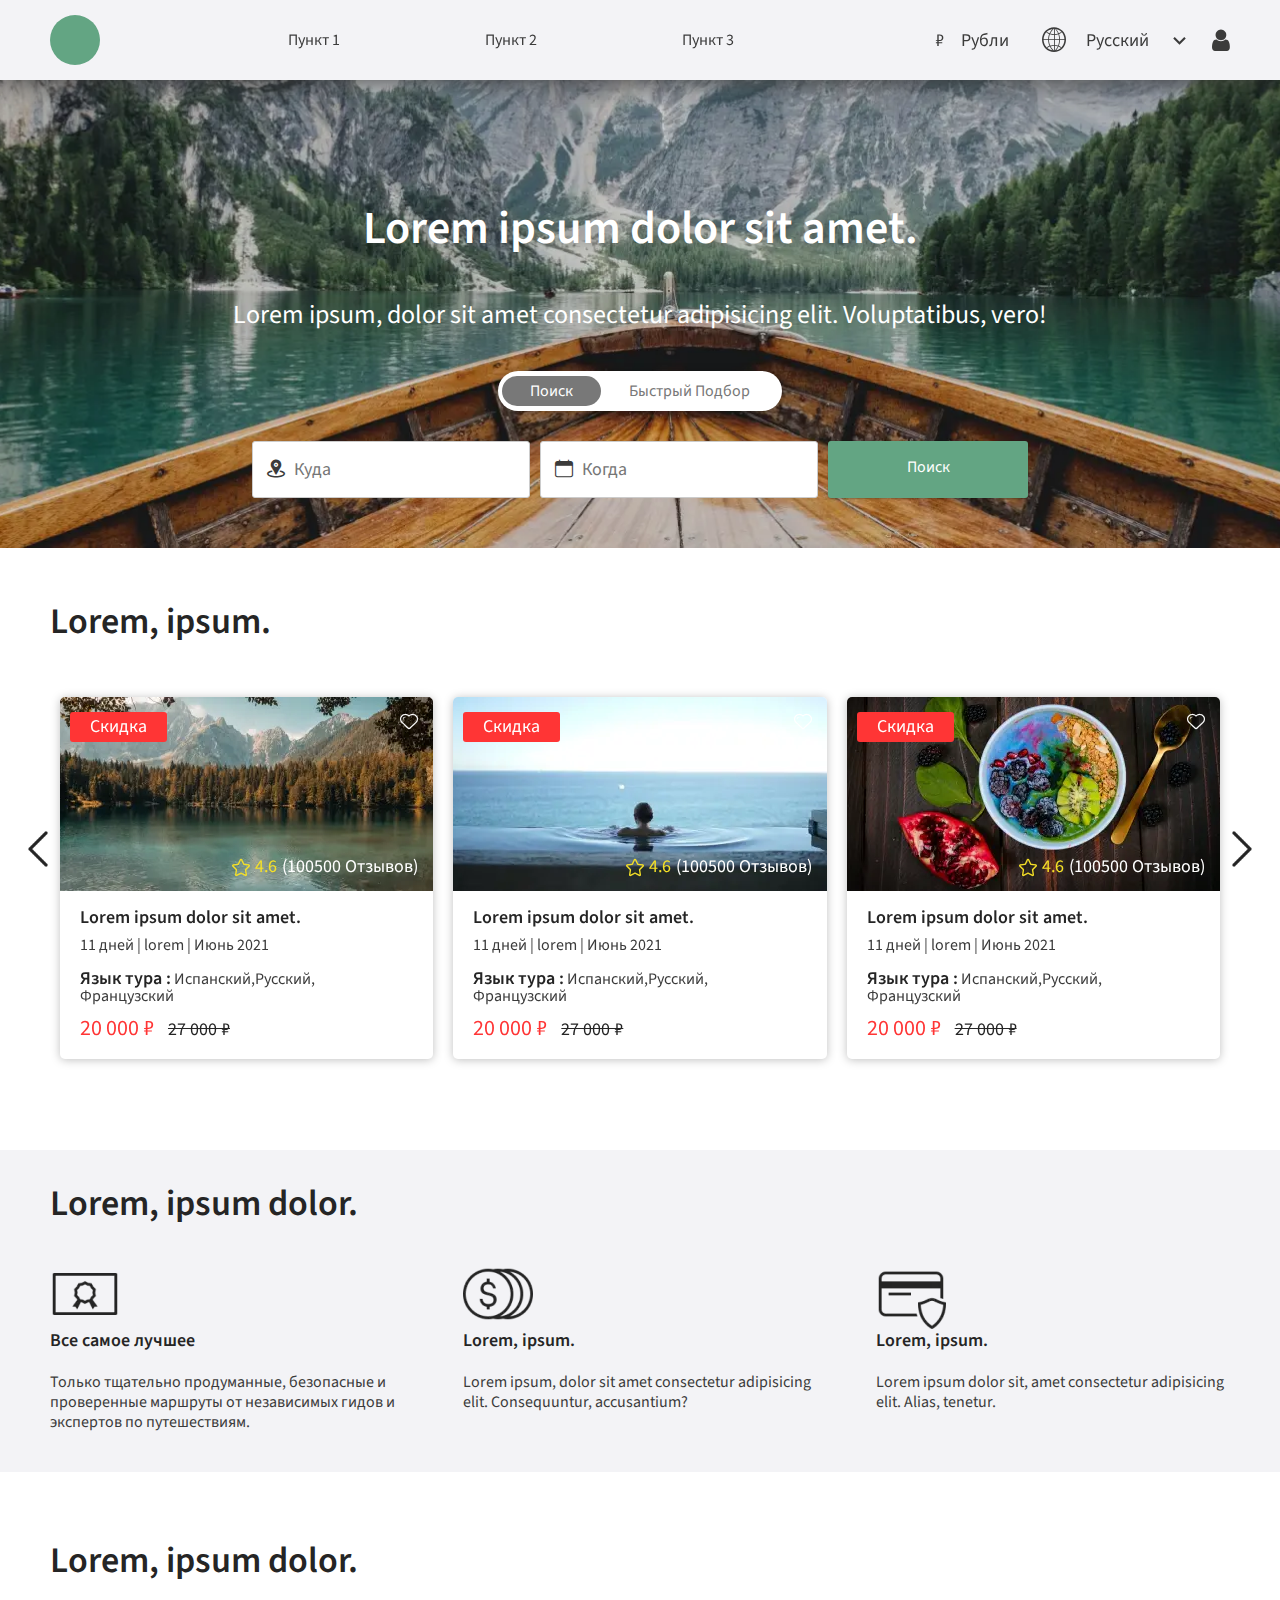
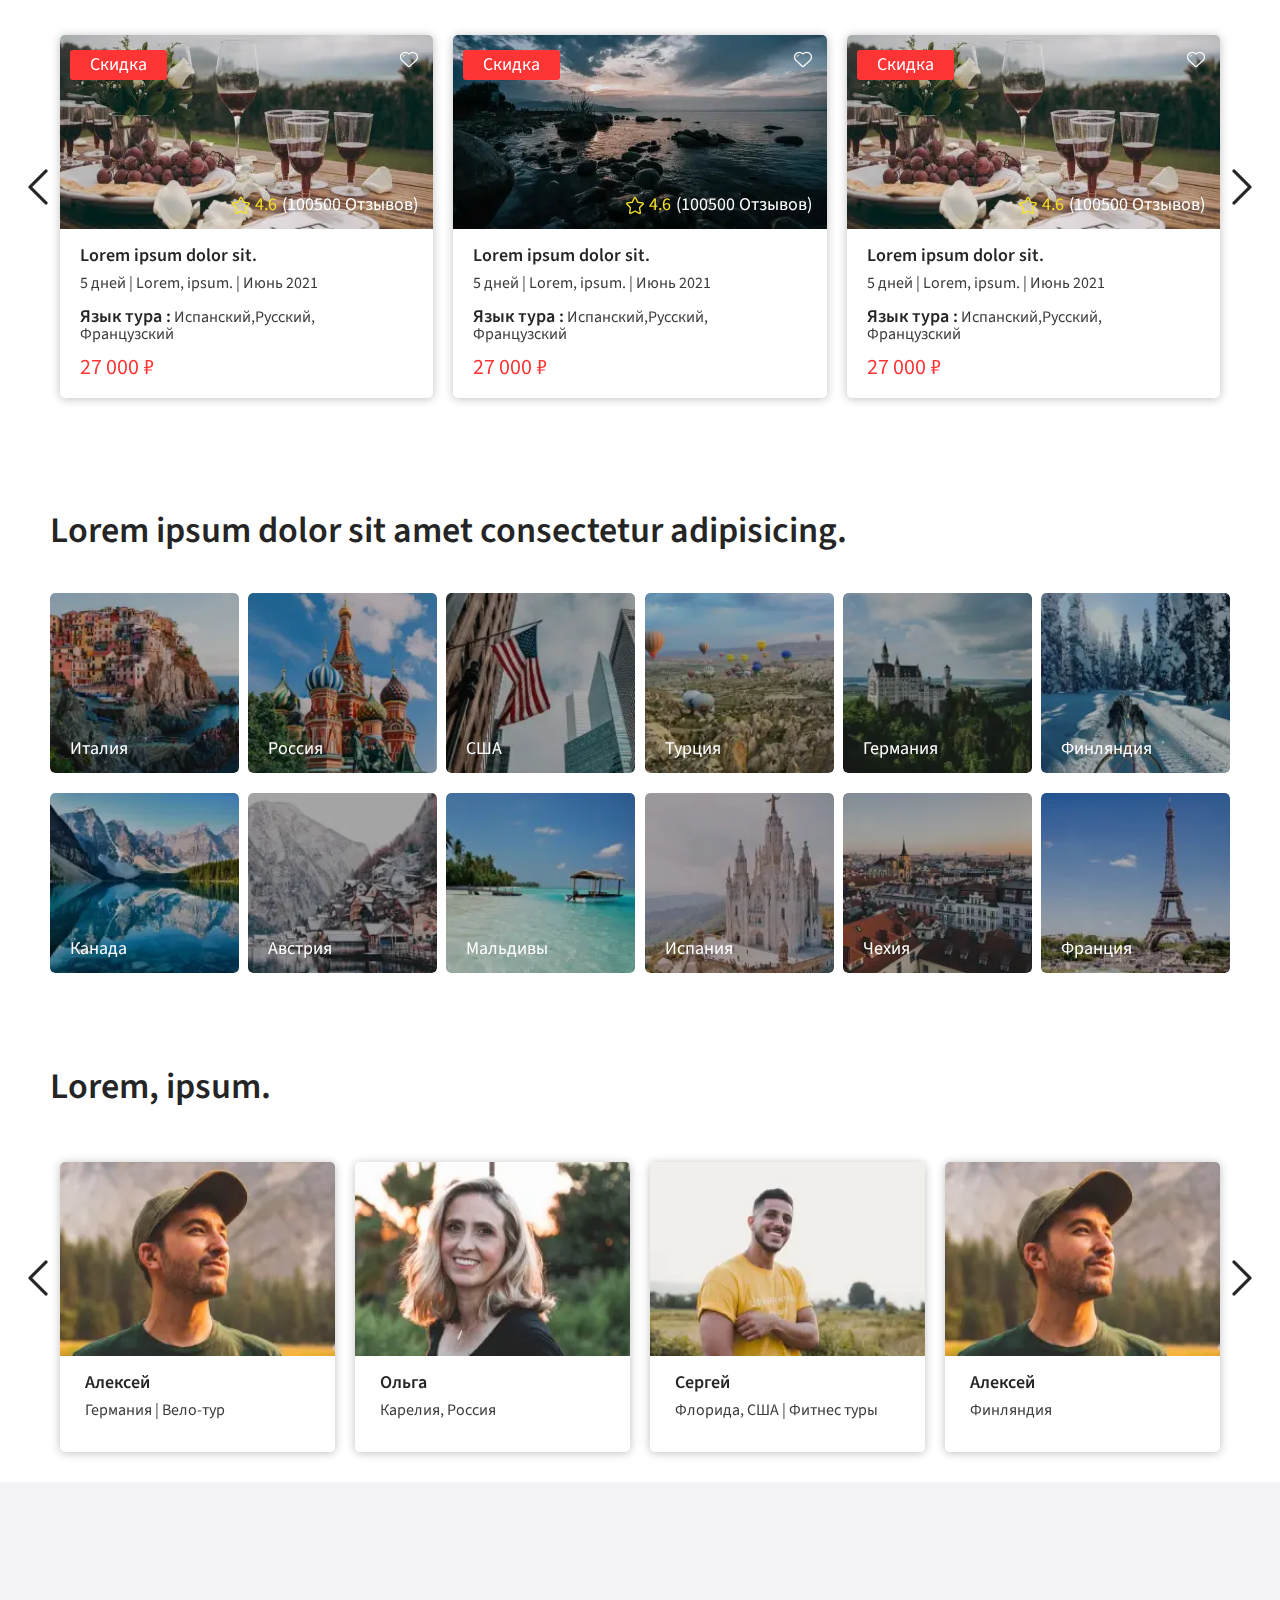
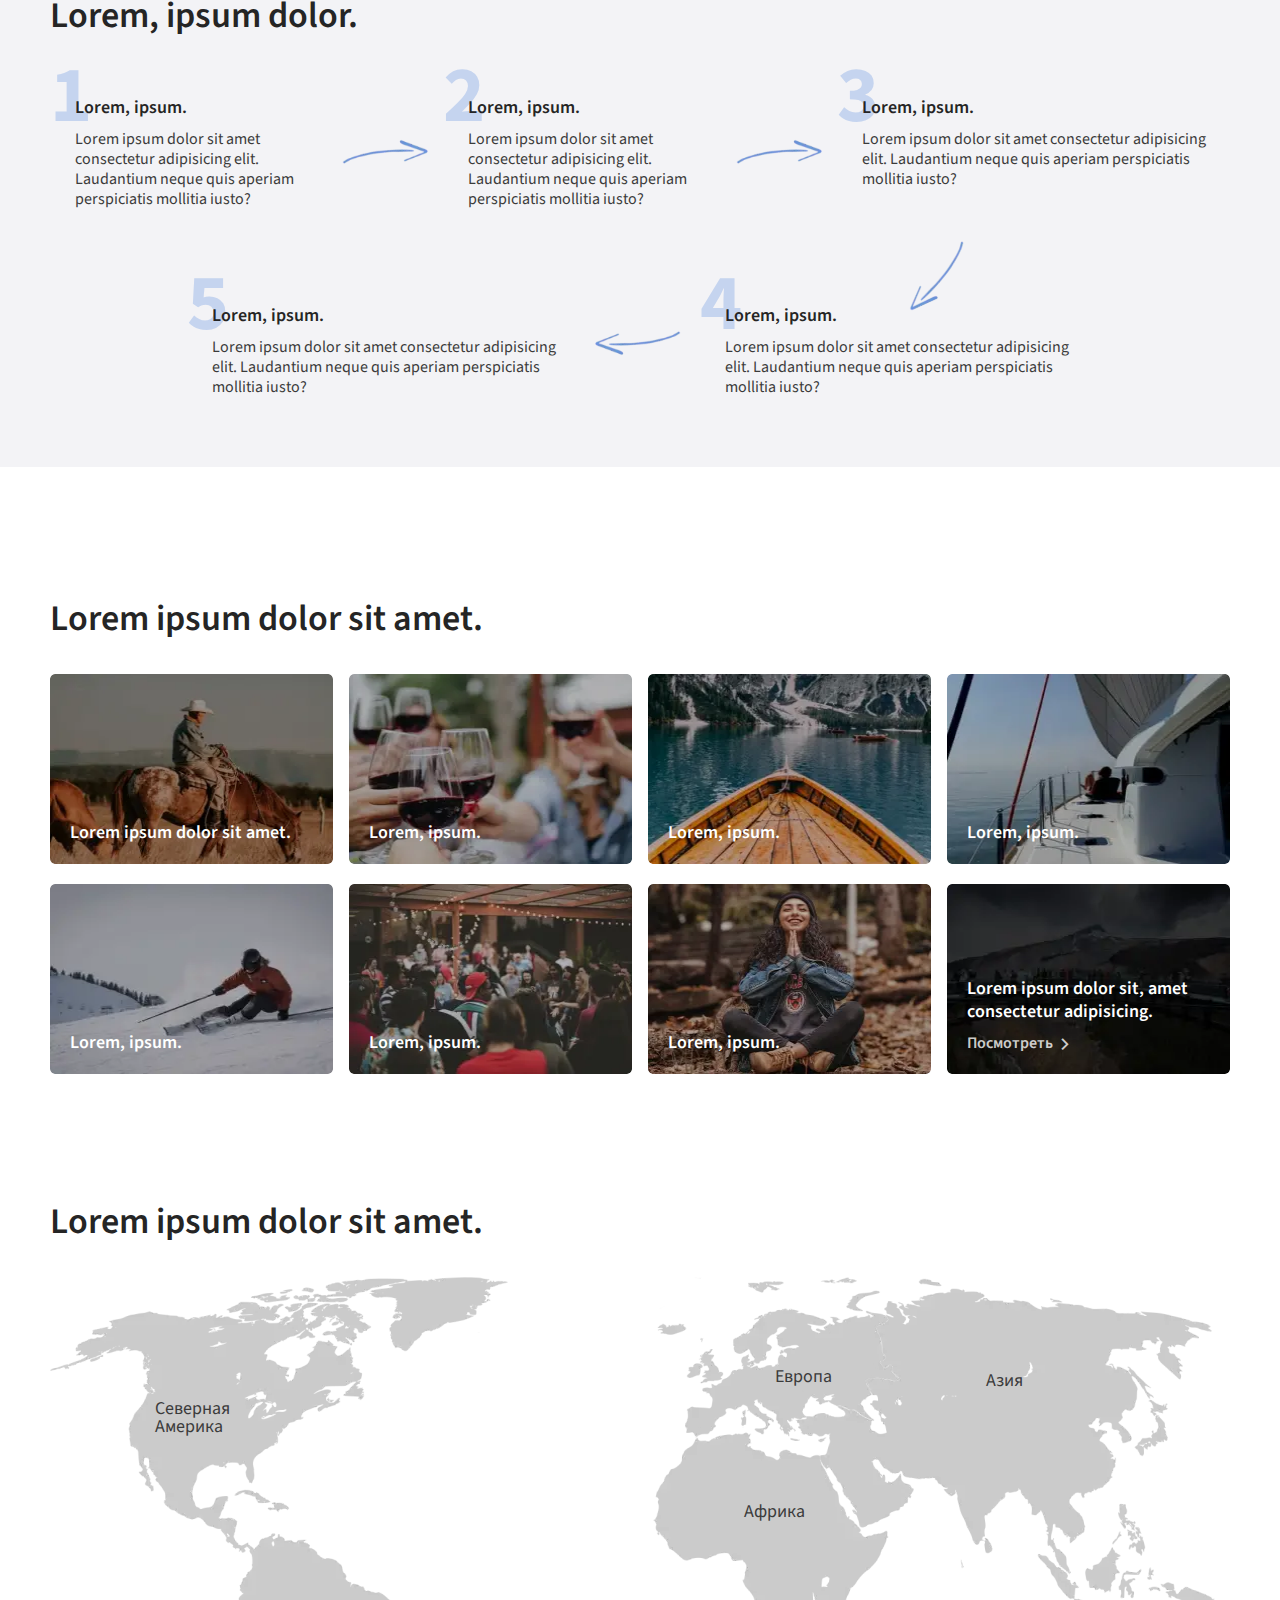
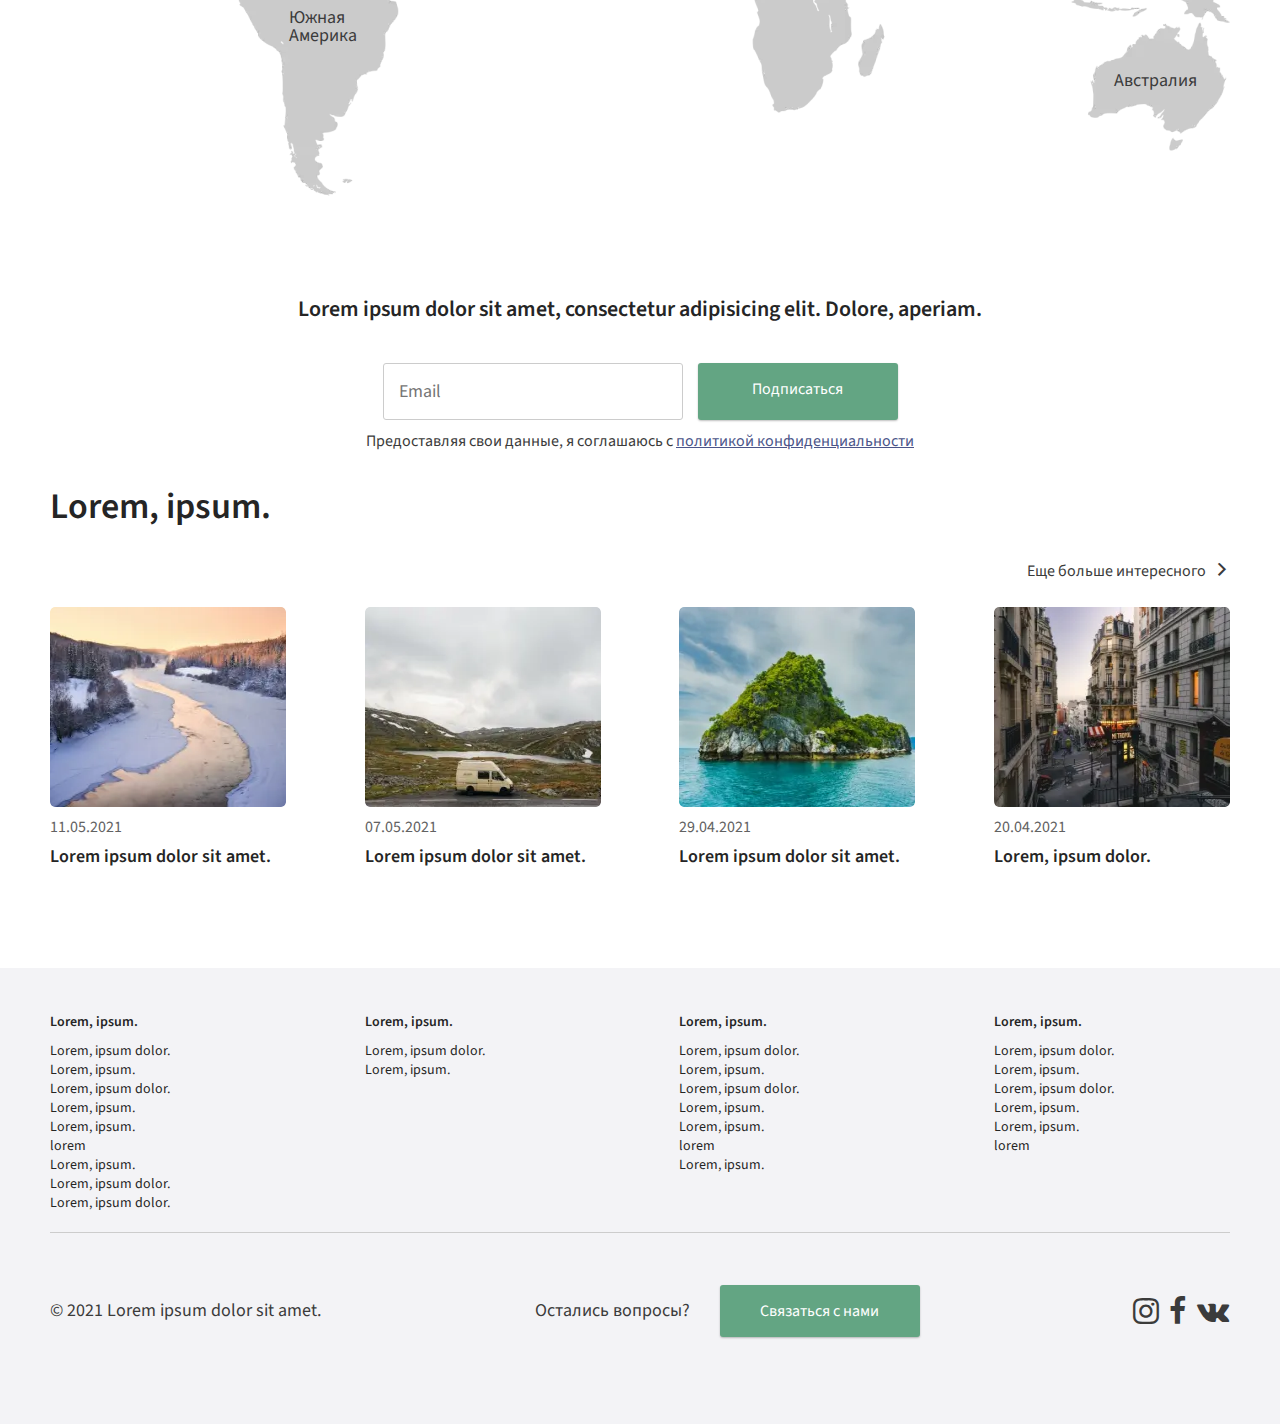
==== commit cd11edfc: "Add files via upload" ====
--- a/home.html
+++ b/home.html
@@ -6,7 +6,7 @@
 	<meta charset="UTF-8">
 	<meta name="format-detection" content="telephone=no">
 	<!-- <style>body{opacity: 0;}</style> -->
-	<link rel="stylesheet" href="css/style.min.css?_v=20220219212449">
+	<link rel="stylesheet" href="css/style.min.css?_v=20220220104135">
 	<link rel="shortcut icon" href="favicon.ico">
 	<!-- <meta name="robots" content="noindex, nofollow"> -->
 	<meta name="viewport" content="width=device-width, initial-scale=1.0">
@@ -57,7 +57,7 @@
 							<div class="_icon-arrow-down"></div>
 
 						</div>
-						<div class="header__user _icon-user">
+						<div data-popup="#login" class="header__user _icon-user">
 							<p class="header__user_text">Вход</p>
 						</div>
 					</div>
@@ -796,19 +796,35 @@
 			</div>
 		</footer>
 	</div>
-	<!-- 
-<div id="popup" aria-hidden="true" class="popup">
-	<div class="popup__wrapper">
-		<div class="popup__content">
-			<button data-close type="button" class="popup__close">Закрыть</button>
-			<div class="popup__text">
+	<div id="login" aria-hidden="true" class="popup">
+		<div class="popup__wrapper">
+			<div class="popup__content">
+				<button data-close type="button" class="popup__close">Закрыть</button>
+				<div class="login">
+					<div class="login__body">
+						<div class="login__title title">
+							Регистрация
+						</div>
+						<form class="form login__form" action="#">
+							<div class="form__line login__form-line">
+								<input autocomplete="off" type="text" name="form[]" data-error="Ошибка" placeholder="Имя" class="input login__input">
+								<input autocomplete="off" type="text" name="form[]" data-error="Ошибка" placeholder="Фамилия" class="input login__input">
+								<input autocomplete="off" type="text" name="form[]" data-required="email" data-error="Введен не верный E-mail" placeholder="Email" class="input login__input">
+
+
+								<input autocomplete="off" type="password" name="form[]" value="123456" placeholder="Пароль" class="input login__input ">
+								<input autocomplete="off" type="password" name="form[]" value="123456" placeholder="Подтверждение пароля" class="input login__input">
+
+
+							</div>
+							<button type="submit" class="button login__button">Отправить</button>
+						</form>
+					</div>
+				</div>
 			</div>
 		</div>
 	</div>
-</div>
- -->
-
-	<script src="js/app.min.js?_v=20220219212449"></script>
+	<script src="js/app.min.js?_v=20220220104135"></script>
 </body>
 
 </html>--- a/css/style.min.css
+++ b/css/style.min.css
@@ -1 +1 @@
-@charset "UTF-8";@import url(https://fonts.googleapis.com/css?family=Source+Sans+Pro:regular,italic,600,700&display=swap);@font-face{font-family:icons;font-display:swap;src:url(../fonts/icons.woff2) format("woff2"),url(../fonts/icons.woff) format("woff");font-weight:400;font-style:normal}[class*=_icon-]:before{font-family:icons;font-style:normal;font-weight:400;font-variant:normal;text-transform:none;line-height:1;-webkit-font-smoothing:antialiased;-moz-osx-font-smoothing:grayscale}[class*=_icon-]:before{display:block}._icon-date:before{content:"\e90c"}._icon-loc:before{content:"\e90d"}._icon-insta1:before{content:"\e909"}._icon-vk1:before{content:"\e90a"}._icon-fb1:before{content:"\e90b"}._icon-arrow-up:before{content:"\e907"}._icon-arrow-down:before{content:"\e908"}._icon-arrow-right:before{content:"\e900"}._icon-arrow-left:before{content:"\e901"}._icon-dol:before{content:"\e902"}._icon-yen:before{content:"\e903"}._icon-user:before{content:"\f007"}._icon-fb:before{content:"\f09a"}._icon-rub:before{content:"\f158"}._icon-insta:before{content:"\f16d"}._icon-vk:before{content:"\f189"}._icon-like:before{content:"\e904"}._icon-star:before{content:"\e905"}._icon-world:before{content:"\e906"}*{padding:0;margin:0;border:0}*,:after,:before{-webkit-box-sizing:border-box;box-sizing:border-box}body,html{height:100%;min-width:320px}body{color:#3b3b3b;line-height:1;font-family:"Source Sans Pro";font-size:1.125rem;-ms-text-size-adjust:100%;-moz-text-size-adjust:100%;-webkit-text-size-adjust:100%;-webkit-font-smoothing:antialiased;-moz-osx-font-smoothing:grayscale}button,input,textarea{font-family:"Source Sans Pro";font-size:inherit}button{cursor:pointer;color:inherit;background-color:inherit}a{color:inherit}a:link,a:visited{text-decoration:none}a:hover{text-decoration:none}ul li{list-style:none}img{vertical-align:top}h1,h2,h3,h4,h5,h6{font-weight:inherit;font-size:inherit}.lock body{overflow:hidden;-ms-touch-action:none;touch-action:none}.wrapper{min-height:100%;display:-webkit-box;display:-ms-flexbox;display:flex;-webkit-box-orient:vertical;-webkit-box-direction:normal;-ms-flex-direction:column;flex-direction:column;overflow:hidden}.wrapper>main{-webkit-box-flex:1;-ms-flex:1 1 auto;flex:1 1 auto}.wrapper>*{min-width:0}[class*=__container]{margin:0 auto;max-width:73.75rem;-webkit-box-sizing:content-box;box-sizing:content-box}.form__line{display:-webkit-box;display:-ms-flexbox;display:flex;gap:10px}.button{display:-webkit-inline-box;display:-ms-inline-flexbox;display:inline-flex;padding:15px 0;text-align:center;background:#63a583;min-width:200px;-webkit-box-pack:center;-ms-flex-pack:center;justify-content:center;-webkit-box-shadow:0 1px 2px rgba(0,0,0,.25);box-shadow:0 1px 2px rgba(0,0,0,.25);border-radius:3px;color:#fff;-webkit-transition:all .3s ease 0s;-o-transition:all .3s ease 0s;transition:all .3s ease 0s}@supports (font-size:clamp(0.875rem ,0.8305555556rem + 0.2222222222vw ,1rem)){.button{font-size:clamp(.875rem ,.8305555556rem + .2222222222vw ,1rem)}}@supports not (font-size:clamp(0.875rem ,0.8305555556rem + 0.2222222222vw ,1rem)){.button{font-size:calc(.875rem + .125 * (100vw - 20rem)/ 56.25)}}.button._fw{width:100%}input[type=email],input[type=tel],input[type=text],textarea{-webkit-appearance:none;-moz-appearance:none;appearance:none}.input{border-radius:3px!important;display:inline-block;padding:15px 15px;background:#fff;border:1px solid #ccc;-webkit-box-sizing:border-box;box-sizing:border-box}@supports (width:clamp(12.5rem ,10.2777777778rem + 11.1111111111vw ,18.75rem)){.input{width:clamp(12.5rem ,10.2777777778rem + 11.1111111111vw ,18.75rem)}}@supports not (width:clamp(12.5rem ,10.2777777778rem + 11.1111111111vw ,18.75rem)){.input{width:calc(12.5rem + 6.25 * (100vw - 20rem)/ 56.25)}}.input._focus{border:1px solid #ccc}textarea.input{resize:none;padding:0 0}.options{display:-webkit-box;display:-ms-flexbox;display:flex;-webkit-box-align:start;-ms-flex-align:start;align-items:flex-start}.options__item{position:relative;cursor:pointer}.options__item:not(:last-child){margin-bottom:.3125em}.options__input{width:0;height:0;opacity:0;position:absolute}.options__input:focus+.options__label:before{-webkit-box-shadow:0 0 5px #000;box-shadow:0 0 5px #000}.options__input:checked+.options__label:after{-webkit-transform:scale(1);-ms-transform:scale(1);transform:scale(1)}.options__label{display:-webkit-inline-box;display:-ms-inline-flexbox;display:inline-flex;-webkit-box-align:center;-ms-flex-align:center;align-items:center;cursor:pointer;gap:10px}.options__label:before{content:"";-ms-flex-item-align:start;align-self:flex-start;width:20px;height:20px;-webkit-box-flex:0;-ms-flex:0 0 20px;flex:0 0 20px;border-radius:50%;border:1px solid #a7a9ac}.options__label:after{content:"";-webkit-transition:all .3s ease 0s;-o-transition:all .3s ease 0s;transition:all .3s ease 0s;-webkit-transform:scale(0);-ms-transform:scale(0);transform:scale(0);width:10px;height:10px;border-radius:50%;background-color:#77243a;position:absolute;left:5px;top:5px}.select{position:relative}.select__body{position:relative}.select__title{color:inherit;text-align:left;background-color:transparent;cursor:pointer;min-width:120px;text-align:center}.select__value{display:-webkit-box;display:-ms-flexbox;display:flex;-webkit-box-align:center;-ms-flex-align:center;align-items:center;height:1.875rem;gap:.625rem}.select__value>*{-webkit-box-flex:1;-ms-flex:1 1 auto;flex:1 1 auto}.select__value:after{content:"";-ms-flex-item-align:stretch;-ms-grid-row-align:stretch;align-self:stretch;-webkit-box-flex:0;-ms-flex:0 0 10px;flex:0 0 10px;-webkit-transition:all .3s ease 0s;-o-transition:all .3s ease 0s;transition:all .3s ease 0s;display:-webkit-box;display:-ms-flexbox;display:flex;-webkit-box-pack:center;-ms-flex-pack:center;justify-content:center;-webkit-box-align:center;-ms-flex-align:center;align-items:center}._select-open .select__value:after{-webkit-transform:rotate(-180deg);-ms-transform:rotate(-180deg);transform:rotate(-180deg)}.select__value._select-pseudo-label::before{content:attr(data-pseudo-label);opacity:.5}.select__text{-webkit-box-flex:1;-ms-flex:1 1 auto;flex:1 1 auto}.select__input{width:100%;background-color:transparent;height:100%}.select__options{color:#000;position:absolute;top:29px;border-radius:0 0 4px 4px;min-width:100%;left:0;background-color:#fff;border-top:0;border:1px solid #d9d9d9;border-top:0;padding:10px 0 5px 0}.select__scroll{overflow-y:auto;overflow-x:hidden;max-height:200px}.select__option{width:100%;display:block;text-align:left;cursor:pointer;padding:5px 15px;color:inherit}.select__option._select-selected{background-color:#eee}.select__row{display:-webkit-inline-box;display:-ms-inline-flexbox;display:inline-flex;-webkit-box-align:center;-ms-flex-align:center;align-items:center}.select._select-open{z-index:5}._select-tag{cursor:pointer}[class*=-ibg]{position:relative}[class*=-ibg] img{position:absolute;width:100%;height:100%;top:0;left:0;-o-object-fit:cover;object-fit:cover}[class*=-ibg_contain] img{-o-object-fit:contain;object-fit:contain}.title{color:#252525;font-weight:600;line-height:.8}@supports (font-size:clamp(1.375rem ,1.0638888889rem + 1.5555555556vw ,2.25rem)){.title{font-size:clamp(1.375rem ,1.0638888889rem + 1.5555555556vw ,2.25rem)}}@supports not (font-size:clamp(1.375rem ,1.0638888889rem + 1.5555555556vw ,2.25rem)){.title{font-size:calc(1.375rem + .875 * (100vw - 20rem)/ 56.25)}}@supports (margin-bottom:clamp(1.5625rem ,1.2291666667rem + 1.6666666667vw ,2.5rem)){.title{margin-bottom:clamp(1.5625rem ,1.2291666667rem + 1.6666666667vw ,2.5rem)}}@supports not (margin-bottom:clamp(1.5625rem ,1.2291666667rem + 1.6666666667vw ,2.5rem)){.title{margin-bottom:calc(1.5625rem + .9375 * (100vw - 20rem)/ 56.25)}}.main-text{color:#252525;font-weight:600;line-height:1.2777777778}@supports (font-size:clamp(1rem ,0.9555555556rem + 0.2222222222vw ,1.125rem)){.main-text{font-size:clamp(1rem ,.9555555556rem + .2222222222vw ,1.125rem)}}@supports not (font-size:clamp(1rem ,0.9555555556rem + 0.2222222222vw ,1.125rem)){.main-text{font-size:calc(1rem + .125 * (100vw - 20rem)/ 56.25)}}@supports (margin-bottom:clamp(0.375rem ,0.2861111111rem + 0.4444444444vw ,0.625rem)){.main-text{margin-bottom:clamp(.375rem ,.2861111111rem + .4444444444vw ,.625rem)}}@supports not (margin-bottom:clamp(0.375rem ,0.2861111111rem + 0.4444444444vw ,0.625rem)){.main-text{margin-bottom:calc(.375rem + .25 * (100vw - 20rem)/ 56.25)}}.text{color:#3b3b3b;font-weight:400;line-height:.8}@supports (font-size:clamp(0.875rem ,0.8305555556rem + 0.2222222222vw ,1rem)){.text{font-size:clamp(.875rem ,.8305555556rem + .2222222222vw ,1rem)}}@supports not (font-size:clamp(0.875rem ,0.8305555556rem + 0.2222222222vw ,1rem)){.text{font-size:calc(.875rem + .125 * (100vw - 20rem)/ 56.25)}}@supports (margin-bottom:clamp(0.625rem ,0.5138888889rem + 0.5555555556vw ,0.9375rem)){.text p{margin-bottom:clamp(.625rem ,.5138888889rem + .5555555556vw ,.9375rem)}}@supports not (margin-bottom:clamp(0.625rem ,0.5138888889rem + 0.5555555556vw ,0.9375rem)){.text p{margin-bottom:calc(.625rem + .3125 * (100vw - 20rem)/ 56.25)}}.header{background:#f3f3f6;-webkit-box-shadow:0 0 30px #333;box-shadow:0 0 30px #333;color:#3b3b3b;position:fixed;width:100%;top:0;left:0;z-index:11}.header__container{min-height:80px;display:-webkit-box;display:-ms-flexbox;display:flex}.header__body{width:100%;display:-webkit-box;display:-ms-flexbox;display:flex;-webkit-box-align:center;-ms-flex-align:center;align-items:center;-webkit-box-pack:justify;-ms-flex-pack:justify;justify-content:space-between}.header__logo{z-index:1001;width:50px;height:50px;background:#63a583;border-radius:50%}.header__logo img{width:67.5px}.header__options{display:-webkit-box;display:-ms-flexbox;display:flex;-webkit-box-align:center;-ms-flex-align:center;align-items:center}.header__lang{display:-webkit-box;display:-ms-flexbox;display:flex;-webkit-box-align:center;-ms-flex-align:center;align-items:center}.header__lang ._icon-arrow-down{margin-left:-20px;font-size:25px}.header__lang ._icon-world{font-size:25px}.header__user{margin:0 0 0 20px;display:-webkit-box;display:-ms-flexbox;display:flex;-webkit-box-align:center;-ms-flex-align:center;align-items:center}.header__user::before{font-size:25px;cursor:pointer}.header__user_text{display:none}.menu{-webkit-box-flex:0;-ms-flex:0 1 50%;flex:0 1 50%}.menu__list{display:-webkit-box;display:-ms-flexbox;display:flex;-ms-flex-pack:distribute;justify-content:space-around}.menu__link{font-size:16px;text-align:center;padding:7px 15px;border-radius:20px;display:-webkit-box;display:-ms-flexbox;display:flex;-webkit-box-align:center;-ms-flex-align:center;align-items:center;text-align:center;line-height:1.25;-webkit-transition:all .3s ease 0s;-o-transition:all .3s ease 0s;transition:all .3s ease 0s}.menu__link ._icon-like{margin:0 5px 0 0;display:none}.menu__link:hover{background:#63a583;color:#fff}.icon-menu{display:none}.footer{background:#f3f3f6;padding:25px 0 35px 0}@supports (margin-top:clamp(3.125rem ,2.4583333333rem + 3.3333333333vw ,5rem)){.footer{margin-top:clamp(3.125rem ,2.4583333333rem + 3.3333333333vw ,5rem)}}@supports not (margin-top:clamp(3.125rem ,2.4583333333rem + 3.3333333333vw ,5rem)){.footer{margin-top:calc(3.125rem + 1.875 * (100vw - 20rem)/ 56.25)}}.footer__body{display:-webkit-box;display:-ms-flexbox;display:flex;-webkit-box-orient:vertical;-webkit-box-direction:normal;-ms-flex-direction:column;flex-direction:column}.footer__links{display:-webkit-box;display:-ms-flexbox;display:flex;-webkit-box-pack:justify;-ms-flex-pack:justify;justify-content:space-between;-ms-flex-wrap:wrap;flex-wrap:wrap}.footer__list{-webkit-box-flex:0;-ms-flex:0 1 20%;flex:0 1 20%;padding:20px 0}.footer__title{color:#252525;font-weight:600;font-size:14px;line-height:1.2857142857}.footer__link{font-size:14px;line-height:1.2857142857;color:#252525;margin:0 0 6px 0}.footer__link:hover{text-decoration:underline}.footer__link:last-child{margin:0}.footer__connect{display:-webkit-box;display:-ms-flexbox;display:flex;-ms-flex-wrap:wrap;flex-wrap:wrap;padding:33px 0;border-top:1px solid #ccc;-webkit-box-pack:justify;-ms-flex-pack:justify;justify-content:space-between;-webkit-box-align:center;-ms-flex-align:center;align-items:center}.footer__faq{display:-webkit-box;display:-ms-flexbox;display:flex;-webkit-box-align:center;-ms-flex-align:center;align-items:center}.footer__text{margin:0 30px 0 0}.footer__icons{display:-webkit-box;display:-ms-flexbox;display:flex}.footer__icons li{margin:0 10px 0 0}.footer__icons li:last-child{margin:0}.footer__icon{margin:5px;font-size:30px;-webkit-transition:all .3s ease 0s;-o-transition:all .3s ease 0s;transition:all .3s ease 0s}.footer__icon:hover{color:#63a583}.page__main-block{position:relative}.main-block__body{position:relative;z-index:2;display:-webkit-box;display:-ms-flexbox;display:flex;-webkit-box-orient:vertical;-webkit-box-direction:normal;-ms-flex-direction:column;flex-direction:column;-webkit-box-align:center;-ms-flex-align:center;align-items:center}@supports (padding-top:clamp(4.875rem ,2.1638888889rem + 13.5555555556vw ,12.5rem)){.main-block__body{padding-top:clamp(4.875rem ,2.1638888889rem + 13.5555555556vw ,12.5rem)}}@supports not (padding-top:clamp(4.875rem ,2.1638888889rem + 13.5555555556vw ,12.5rem)){.main-block__body{padding-top:calc(4.875rem + 7.625 * (100vw - 20rem)/ 56.25)}}@supports (padding-bottom:clamp(1.25rem ,0.5833333333rem + 3.3333333333vw ,3.125rem)){.main-block__body{padding-bottom:clamp(1.25rem ,.5833333333rem + 3.3333333333vw ,3.125rem)}}@supports not (padding-bottom:clamp(1.25rem ,0.5833333333rem + 3.3333333333vw ,3.125rem)){.main-block__body{padding-bottom:calc(1.25rem + 1.875 * (100vw - 20rem)/ 56.25)}}.main-block__title{line-height:1.2608695652;color:#fff;text-shadow:0 2px 10px rgba(0,0,0,.25);text-align:center}@supports (font-size:clamp(1.5rem ,1.0111111111rem + 2.4444444444vw ,2.875rem)){.main-block__title{font-size:clamp(1.5rem ,1.0111111111rem + 2.4444444444vw ,2.875rem)}}@supports not (font-size:clamp(1.5rem ,1.0111111111rem + 2.4444444444vw ,2.875rem)){.main-block__title{font-size:calc(1.5rem + 1.375 * (100vw - 20rem)/ 56.25)}}.main-block__text{line-height:1.2692307692;text-align:center;color:#fff}@supports (font-size:clamp(1rem ,0.7777777778rem + 1.1111111111vw ,1.625rem)){.main-block__text{font-size:clamp(1rem ,.7777777778rem + 1.1111111111vw ,1.625rem)}}@supports not (font-size:clamp(1rem ,0.7777777778rem + 1.1111111111vw ,1.625rem)){.main-block__text{font-size:calc(1rem + .625 * (100vw - 20rem)/ 56.25)}}@supports (margin-bottom:clamp(1.25rem ,0.8055555556rem + 2.2222222222vw ,2.5rem)){.main-block__text{margin-bottom:clamp(1.25rem ,.8055555556rem + 2.2222222222vw ,2.5rem)}}@supports not (margin-bottom:clamp(1.25rem ,0.8055555556rem + 2.2222222222vw ,2.5rem)){.main-block__text{margin-bottom:calc(1.25rem + 1.25 * (100vw - 20rem)/ 56.25)}}.main-block__form{display:-webkit-box;display:-ms-flexbox;display:flex;-webkit-column-gap:10px;-moz-column-gap:10px;column-gap:10px}@supports (margin-top:clamp(1.25rem ,1.0277777778rem + 1.1111111111vw ,1.875rem)){.main-block__form{margin-top:clamp(1.25rem ,1.0277777778rem + 1.1111111111vw ,1.875rem)}}@supports not (margin-top:clamp(1.25rem ,1.0277777778rem + 1.1111111111vw ,1.875rem)){.main-block__form{margin-top:calc(1.25rem + .625 * (100vw - 20rem)/ 56.25)}}.main-block .form__line input{width:100%}.main-block__icon{position:absolute;background:0 0;display:-webkit-box;display:-ms-flexbox;display:flex;-webkit-box-pack:center;-ms-flex-pack:center;justify-content:center;-webkit-box-align:center;-ms-flex-align:center;align-items:center;top:18px;left:15px}.main-block__image-ibg{position:absolute;width:100%;height:100%;top:0;left:0}.main-block__search{background:#fff;-webkit-box-shadow:0 1px 10px rgba(0,0,0,.2);box-shadow:0 1px 10px rgba(0,0,0,.2);border-radius:20px;display:-webkit-box;display:-ms-flexbox;display:flex;-webkit-box-pack:justify;-ms-flex-pack:justify;justify-content:space-between;-webkit-box-align:center;-ms-flex-align:center;align-items:center;padding:4px}@supports (font-size:clamp(0.875rem ,0.7861111111rem + 0.4444444444vw ,1.125rem)){.main-block__search{font-size:clamp(.875rem ,.7861111111rem + .4444444444vw ,1.125rem)}}@supports not (font-size:clamp(0.875rem ,0.7861111111rem + 0.4444444444vw ,1.125rem)){.main-block__search{font-size:calc(.875rem + .25 * (100vw - 20rem)/ 56.25)}}.main-block__search .searach{padding:6px 28px;background:#787878;border-radius:15px;line-height:1.25;line-height:18px;text-align:center;color:#fff}@supports (font-size:clamp(0.875rem ,0.8305555556rem + 0.2222222222vw ,1rem)){.main-block__search .searach{font-size:clamp(.875rem ,.8305555556rem + .2222222222vw ,1rem)}}@supports not (font-size:clamp(0.875rem ,0.8305555556rem + 0.2222222222vw ,1rem)){.main-block__search .searach{font-size:calc(.875rem + .125 * (100vw - 20rem)/ 56.25)}}.main-block__search .fast-search{padding:6px 28px;background:#fff;border-radius:15px;line-height:1.25;text-align:center;color:#787878}@supports (font-size:clamp(0.875rem ,0.8305555556rem + 0.2222222222vw ,1rem)){.main-block__search .fast-search{font-size:clamp(.875rem ,.8305555556rem + .2222222222vw ,1rem)}}@supports not (font-size:clamp(0.875rem ,0.8305555556rem + 0.2222222222vw ,1rem)){.main-block__search .fast-search{font-size:calc(.875rem + .125 * (100vw - 20rem)/ 56.25)}}.main-block .input{padding-left:41px}.form__date,.form__location{position:relative;display:-webkit-box;display:-ms-flexbox;display:flex;-webkit-box-align:center;-ms-flex-align:center;align-items:center}@supports (padding-top:clamp(2.5rem ,2.0555555556rem + 2.2222222222vw ,3.75rem)){.page__recommendations{padding-top:clamp(2.5rem ,2.0555555556rem + 2.2222222222vw ,3.75rem)}}@supports not (padding-top:clamp(2.5rem ,2.0555555556rem + 2.2222222222vw ,3.75rem)){.page__recommendations{padding-top:calc(2.5rem + 1.25 * (100vw - 20rem)/ 56.25)}}.recommendations__container{position:relative}.recommendations__wrapper{position:relative}.swiper{overflow:hidden;padding:20px 10px 30px 10px}.swiperg{overflow:hidden;padding:20px 10px 30px 10px}.swiper-wrapper{width:100%;height:100%;-webkit-box-sizing:content-box;box-sizing:content-box;display:-webkit-box;display:-ms-flexbox;display:flex;position:relative;-webkit-box-align:center;-ms-flex-align:center;align-items:center}.swiper-vertical .swiper-wrapper{-webkit-box-orient:vertical;-webkit-box-direction:normal;-ms-flex-direction:column;flex-direction:column}.swiper-autoheight .swiper-wrapper{-webkit-box-align:start;-ms-flex-align:start;align-items:flex-start}.swiper-initialized .swiper-slide{-ms-flex-negative:0;flex-shrink:0}.swiper-android .swiper-slide,.swiper-android .swiper-wrapper{-webkit-transform:translate3d(0,0,0);transform:translate3d(0,0,0)}.swiper-button-lock{display:none!important}:root{--swiper-navigation-size:44px}.swiper-button-next,.swiper-button-prev{position:absolute;top:50%;height:var(--swiper-navigation-size);margin-top:calc(0px - var(--swiper-navigation-size)/ 2);z-index:10;cursor:pointer;display:-webkit-box;display:-ms-flexbox;display:flex;-webkit-box-align:center;-ms-flex-align:center;align-items:center;-webkit-box-pack:center;-ms-flex-pack:center;justify-content:center;color:red}.swiper-button-next.swiper-button-disabled,.swiper-button-prev.swiper-button-disabled{opacity:.35;cursor:auto;pointer-events:none}.swiper-button-next:after,.swiper-button-prev:after{font-family:swiper-icons;font-size:var(--swiper-navigation-size);font-size:40px;text-transform:none!important;letter-spacing:0;text-transform:none;font-variant:initial;line-height:1}.swiper-button-prev,.swiper-rtl .swiper-button-next{left:0;right:auto;z-index:10;-webkit-transform:translate(-80%,0);-ms-transform:translate(-80%,0);transform:translate(-80%,0)}.no-webp .swiper-button-prev:after,.no-webp .swiper-rtl .swiper-button-next:after{background:url(../img/icon/arrow-left.png) center no-repeat}.swiper-button-prev:after,.swiper-rtl .swiper-button-next:after{content:"";width:40px;height:40px}.swiper-button-next,.swiper-rtl .swiper-button-prev{right:0;left:auto;-webkit-transform:translate(80%,0);-ms-transform:translate(80%,0);transform:translate(80%,0)}.no-webp .swiper-button-next:after,.no-webp .swiper-rtl .swiper-button-prev:after{background:url(../img/icon/arrow-right.png) center no-repeat}.swiper-button-next:after,.swiper-rtl .swiper-button-prev:after{content:"";width:40px;height:40px}.swiper-button-lock{display:none}.swiperg-button-next,.swiperg-button-prev{position:absolute;top:50%;height:var(--swiper-navigation-size);margin-top:calc(0px - var(--swiper-navigation-size)/ 2);z-index:10;cursor:pointer;display:-webkit-box;display:-ms-flexbox;display:flex;-webkit-box-align:center;-ms-flex-align:center;align-items:center;-webkit-box-pack:center;-ms-flex-pack:center;justify-content:center}.swiperg-button-next.swiperg-button-disabled,.swiperg-button-prev.swiperg-button-disabled{opacity:.35;cursor:auto;pointer-events:none}.swiperg-button-next:after,.swiperg-button-prev:after{font-family:swiper-icons;font-size:var(--swiper-navigation-size);font-size:40px;text-transform:none!important;letter-spacing:0;text-transform:none;font-variant:initial;line-height:1}.swiper-rtl .swiperg-button-next,.swiperg-button-prev{left:0;right:auto;z-index:10;-webkit-transform:translate(-80%,0);-ms-transform:translate(-80%,0);transform:translate(-80%,0)}.no-webp .swiper-rtl .swiperg-button-next:after,.no-webp .swiperg-button-prev:after{background:url(../img/icon/arrow-left.png) center no-repeat}.swiper-rtl .swiperg-button-next:after,.swiperg-button-prev:after{content:"";width:40px;height:40px}.swiper-rtl .swiperg-button-prev,.swiperg-button-next{right:0;left:auto;-webkit-transform:translate(80%,0);-ms-transform:translate(80%,0);transform:translate(80%,0)}.no-webp .swiper-rtl .swiperп-button-prev:after,.no-webp .swiperg-button-next:after{background:url(../img/icon/arrow-right.png) center no-repeat}.swiper-rtl .swiperп-button-prev:after,.swiperg-button-next:after{content:"";width:40px;height:40px}.swiper-button-lock{display:none}.swiper-slide{background:#fff;-webkit-box-shadow:0 1px 10px rgba(0,0,0,.25);box-shadow:0 1px 10px rgba(0,0,0,.25);border-radius:5px}@supports (padding-bottom:clamp(0.625rem ,0.4027777778rem + 1.1111111111vw ,1.25rem)){.swiper-slide{padding-bottom:clamp(.625rem ,.4027777778rem + 1.1111111111vw ,1.25rem)}}@supports not (padding-bottom:clamp(0.625rem ,0.4027777778rem + 1.1111111111vw ,1.25rem)){.swiper-slide{padding-bottom:calc(.625rem + .625 * (100vw - 20rem)/ 56.25)}}.swiper-slide__image{position:relative;border-radius:5px 5px 0 0;overflow:hidden;margin:0 0 15px 0;width:100%}@supports (height:clamp(7.5rem ,5.8555555556rem + 8.2222222222vw ,12.125rem)){.swiper-slide__image{height:clamp(7.5rem ,5.8555555556rem + 8.2222222222vw ,12.125rem)}}@supports not (height:clamp(7.5rem ,5.8555555556rem + 8.2222222222vw ,12.125rem)){.swiper-slide__image{height:calc(7.5rem + 4.625 * (100vw - 20rem)/ 56.25)}}.swiper-slide__image img{position:absolute;top:0;left:0;width:100%;height:100%;-o-object-fit:cover;object-fit:cover}.swiper-slide__sale{position:absolute;top:15px;left:10px;padding:6px 20px;background:#ff3535;border-radius:3px;color:#fff}.swiper-slide__favorite{position:absolute;top:15px;right:15px;color:#fff}.swiper-slide__favorite::before{color:#fff}.swiper-slide__raiting{position:absolute;bottom:15px;right:15px;color:#fff;display:-webkit-box;display:-ms-flexbox;display:flex}.swiper-slide__raiting span{color:#f5e027}.swiper-slide__raiting>:not(:last-child){margin:0 10px 0 0}.swiper-slide__raiting ._icon-star{display:-webkit-inline-box;display:-ms-inline-flexbox;display:inline-flex;-webkit-column-gap:5px;-moz-column-gap:5px;column-gap:5px;margin:0 5px 0 0}.swiper-slide__subtitle{line-height:1.2777777778}@supports (margin-left:clamp(0.625rem ,0.4027777778rem + 1.1111111111vw ,1.25rem)){.swiper-slide__subtitle{margin-left:clamp(.625rem ,.4027777778rem + 1.1111111111vw ,1.25rem)}}@supports not (margin-left:clamp(0.625rem ,0.4027777778rem + 1.1111111111vw ,1.25rem)){.swiper-slide__subtitle{margin-left:calc(.625rem + .625 * (100vw - 20rem)/ 56.25)}}.swiper-slide__text{margin:0 0 15px 0}@supports (margin-left:clamp(0.625rem ,0.4027777778rem + 1.1111111111vw ,1.25rem)){.swiper-slide__text{margin-left:clamp(.625rem ,.4027777778rem + 1.1111111111vw ,1.25rem)}}@supports not (margin-left:clamp(0.625rem ,0.4027777778rem + 1.1111111111vw ,1.25rem)){.swiper-slide__text{margin-left:calc(.625rem + .625 * (100vw - 20rem)/ 56.25)}}.swiper-slide__price{color:#ff3535;text-decoration:none}@supports (margin-left:clamp(0.625rem ,0.4027777778rem + 1.1111111111vw ,1.25rem)){.swiper-slide__price{margin-left:clamp(.625rem ,.4027777778rem + 1.1111111111vw ,1.25rem)}}@supports not (margin-left:clamp(0.625rem ,0.4027777778rem + 1.1111111111vw ,1.25rem)){.swiper-slide__price{margin-left:calc(.625rem + .625 * (100vw - 20rem)/ 56.25)}}@supports (font-size:clamp(1.125rem ,1.0361111111rem + 0.4444444444vw ,1.375rem)){.swiper-slide__price{font-size:clamp(1.125rem ,1.0361111111rem + .4444444444vw ,1.375rem)}}@supports not (font-size:clamp(1.125rem ,1.0361111111rem + 0.4444444444vw ,1.375rem)){.swiper-slide__price{font-size:calc(1.125rem + .25 * (100vw - 20rem)/ 56.25)}}.swiper-slide__price span{text-decoration:line-through;color:#252525;margin:0 0 0 10px}@supports (font-size:clamp(0.9375rem ,0.8708333333rem + 0.3333333333vw ,1.125rem)){.swiper-slide__price span{font-size:clamp(.9375rem ,.8708333333rem + .3333333333vw ,1.125rem)}}@supports not (font-size:clamp(0.9375rem ,0.8708333333rem + 0.3333333333vw ,1.125rem)){.swiper-slide__price span{font-size:calc(.9375rem + .1875 * (100vw - 20rem)/ 56.25)}}.page__reasons{background:#f3f3f6}@supports (padding-top:clamp(1.5625rem ,1.2291666667rem + 1.6666666667vw ,2.5rem)){.page__reasons{padding-top:clamp(1.5625rem ,1.2291666667rem + 1.6666666667vw ,2.5rem)}}@supports not (padding-top:clamp(1.5625rem ,1.2291666667rem + 1.6666666667vw ,2.5rem)){.page__reasons{padding-top:calc(1.5625rem + .9375 * (100vw - 20rem)/ 56.25)}}@supports (padding-bottom:clamp(1.5625rem ,1.2291666667rem + 1.6666666667vw ,2.5rem)){.page__reasons{padding-bottom:clamp(1.5625rem ,1.2291666667rem + 1.6666666667vw ,2.5rem)}}@supports not (padding-bottom:clamp(1.5625rem ,1.2291666667rem + 1.6666666667vw ,2.5rem)){.page__reasons{padding-bottom:calc(1.5625rem + .9375 * (100vw - 20rem)/ 56.25)}}@supports (margin-top:clamp(3.125rem ,2.9027777778rem + 1.1111111111vw ,3.75rem)){.page__reasons{margin-top:clamp(3.125rem ,2.9027777778rem + 1.1111111111vw ,3.75rem)}}@supports not (margin-top:clamp(3.125rem ,2.9027777778rem + 1.1111111111vw ,3.75rem)){.page__reasons{margin-top:calc(3.125rem + .625 * (100vw - 20rem)/ 56.25)}}.reasons__cards{display:-webkit-box;display:-ms-flexbox;display:flex;-webkit-column-gap:5px;-moz-column-gap:5px;column-gap:5px;row-gap:15px;-webkit-box-pack:justify;-ms-flex-pack:justify;justify-content:space-between;-ms-flex-wrap:wrap;flex-wrap:wrap}.reasons__card{-webkit-box-flex:0;-ms-flex:0 1 30%;flex:0 1 30%}.reasons__description{display:-webkit-box;display:-ms-flexbox;display:flex;-webkit-box-orient:vertical;-webkit-box-direction:normal;-ms-flex-direction:column;flex-direction:column;-webkit-column-gap:15px;-moz-column-gap:15px;column-gap:15px}@supports (margin-bottom:clamp(0.3125rem ,0.2013888889rem + 0.5555555556vw ,0.625rem)){.reasons__description{margin-bottom:clamp(.3125rem ,.2013888889rem + .5555555556vw ,.625rem)}}@supports not (margin-bottom:clamp(0.3125rem ,0.2013888889rem + 0.5555555556vw ,0.625rem)){.reasons__description{margin-bottom:calc(.3125rem + .3125 * (100vw - 20rem)/ 56.25)}}@supports (width:clamp(3.125rem ,2.6805555556rem + 2.2222222222vw ,4.375rem)){.reasons__description img{width:clamp(3.125rem ,2.6805555556rem + 2.2222222222vw ,4.375rem)}}@supports not (width:clamp(3.125rem ,2.6805555556rem + 2.2222222222vw ,4.375rem)){.reasons__description img{width:calc(3.125rem + 1.25 * (100vw - 20rem)/ 56.25)}}.reasons__text{line-height:1.25}@supports (padding-top:clamp(2.8125rem ,2.1458333333rem + 3.3333333333vw ,4.6875rem)){.page__previously{padding-top:clamp(2.8125rem ,2.1458333333rem + 3.3333333333vw ,4.6875rem)}}@supports not (padding-top:clamp(2.8125rem ,2.1458333333rem + 3.3333333333vw ,4.6875rem)){.page__previously{padding-top:calc(2.8125rem + 1.875 * (100vw - 20rem)/ 56.25)}}.previously__container{position:relative}@supports (padding-top:clamp(3.125rem ,2.4583333333rem + 3.3333333333vw ,5rem)){.page__dream{padding-top:clamp(3.125rem ,2.4583333333rem + 3.3333333333vw ,5rem)}}@supports not (padding-top:clamp(3.125rem ,2.4583333333rem + 3.3333333333vw ,5rem)){.page__dream{padding-top:calc(3.125rem + 1.875 * (100vw - 20rem)/ 56.25)}}.dream__title{line-height:1.25}.dream__cards{display:-webkit-box;display:-ms-flexbox;display:flex;-ms-flex-wrap:wrap;flex-wrap:wrap;-webkit-box-pack:justify;-ms-flex-pack:justify;justify-content:space-between}.dream__card{cursor:pointer;-webkit-transition:all .8s ease 0s;-o-transition:all .8s ease 0s;transition:all .8s ease 0s;border-radius:5px;overflow:hidden;-webkit-box-flex:0;-ms-flex:0 1 16%;flex:0 1 16%;overflow:hidden;margin:0 0 20px 0}.dream__card:hover{-webkit-transform:scale(1.1);-ms-transform:scale(1.1);transform:scale(1.1)}.dream__image{position:relative;border-radius:5px;overflow:hidden;width:100%}@supports (height:clamp(8.125rem ,7.0138888889rem + 5.5555555556vw ,11.25rem)){.dream__image{height:clamp(8.125rem ,7.0138888889rem + 5.5555555556vw ,11.25rem)}}@supports not (height:clamp(8.125rem ,7.0138888889rem + 5.5555555556vw ,11.25rem)){.dream__image{height:calc(8.125rem + 3.125 * (100vw - 20rem)/ 56.25)}}.dream__image img{position:absolute;top:0;left:0;width:100%;height:100%;-o-object-fit:cover;object-fit:cover}.dream__country{position:absolute;left:20px;bottom:15px;color:#fff;z-index:20}@supports (padding-top:clamp(3.125rem ,2.4583333333rem + 3.3333333333vw ,5rem)){.page__gids{padding-top:clamp(3.125rem ,2.4583333333rem + 3.3333333333vw ,5rem)}}@supports not (padding-top:clamp(3.125rem ,2.4583333333rem + 3.3333333333vw ,5rem)){.page__gids{padding-top:calc(3.125rem + 1.875 * (100vw - 20rem)/ 56.25)}}.gids__container{position:relative}.gids__slide{border-radius:5px}@supports (height:clamp(7.5rem ,5.8555555556rem + 8.2222222222vw ,12.125rem)){.gids__image{height:clamp(7.5rem ,5.8555555556rem + 8.2222222222vw ,12.125rem)}}@supports not (height:clamp(7.5rem ,5.8555555556rem + 8.2222222222vw ,12.125rem)){.gids__image{height:calc(7.5rem + 4.625 * (100vw - 20rem)/ 56.25)}}.gids__image img{position:absolute;width:100%;height:100%;top:0;left:0}.gids__sub-title{padding:0 0 0 5px}.gids__text{padding:0 0 0 5px}.page__howitwork{background:#f3f3f6;z-index:-2}@supports (padding-top:clamp(4.6875rem ,3.6875rem + 5vw ,7.5rem)){.page__howitwork{padding-top:clamp(4.6875rem ,3.6875rem + 5vw ,7.5rem)}}@supports not (padding-top:clamp(4.6875rem ,3.6875rem + 5vw ,7.5rem)){.page__howitwork{padding-top:calc(4.6875rem + 2.8125 * (100vw - 20rem)/ 56.25)}}.howitwork__cards{display:-webkit-box;display:-ms-flexbox;display:flex;-ms-flex-wrap:wrap;flex-wrap:wrap;-webkit-box-pack:center;-ms-flex-pack:center;justify-content:center}.howitwork__card{-webkit-box-flex:0;-ms-flex:0 1 33.333%;flex:0 1 33.333%;margin:0 0 70px 0;padding:25px 0 0 25px;z-index:1}.howitwork__card:nth-child(1){position:relative}.howitwork__card:nth-child(1)::before{content:"1";display:block;position:absolute;top:-15px;left:0;font-size:80px;color:#c5d4ef;font-weight:700;z-index:-1}.no-webp .howitwork__card:nth-child(1)::after{background:url(../img/howitwork/01.png) 0/cover no-repeat}.howitwork__card:nth-child(1)::after{content:"";display:block;position:absolute;top:20%;right:0}@supports (width:clamp(6.25rem ,5.8722222222rem + 1.8888888889vw ,7.3125rem)){.howitwork__card:nth-child(1)::after{width:clamp(6.25rem ,5.8722222222rem + 1.8888888889vw ,7.3125rem)}}@supports not (width:clamp(6.25rem ,5.8722222222rem + 1.8888888889vw ,7.3125rem)){.howitwork__card:nth-child(1)::after{width:calc(6.25rem + 1.0625 * (100vw - 20rem)/ 56.25)}}@supports (height:clamp(6.25rem ,5.8722222222rem + 1.8888888889vw ,7.3125rem)){.howitwork__card:nth-child(1)::after{height:clamp(6.25rem ,5.8722222222rem + 1.8888888889vw ,7.3125rem)}}@supports not (height:clamp(6.25rem ,5.8722222222rem + 1.8888888889vw ,7.3125rem)){.howitwork__card:nth-child(1)::after{height:calc(6.25rem + 1.0625 * (100vw - 20rem)/ 56.25)}}.howitwork__card:nth-child(2){position:relative}.howitwork__card:nth-child(2)::before{content:"2";display:block;position:absolute;top:-15px;left:0;font-size:80px;color:#c5d4ef;font-weight:700;z-index:-1}.no-webp .howitwork__card:nth-child(2)::after{background:url(../img/howitwork/01.png) 0/cover no-repeat}.howitwork__card:nth-child(2)::after{content:"";display:block;position:absolute;top:20%;right:0}@supports (width:clamp(6.25rem ,5.8722222222rem + 1.8888888889vw ,7.3125rem)){.howitwork__card:nth-child(2)::after{width:clamp(6.25rem ,5.8722222222rem + 1.8888888889vw ,7.3125rem)}}@supports not (width:clamp(6.25rem ,5.8722222222rem + 1.8888888889vw ,7.3125rem)){.howitwork__card:nth-child(2)::after{width:calc(6.25rem + 1.0625 * (100vw - 20rem)/ 56.25)}}@supports (height:clamp(6.25rem ,5.8722222222rem + 1.8888888889vw ,7.3125rem)){.howitwork__card:nth-child(2)::after{height:clamp(6.25rem ,5.8722222222rem + 1.8888888889vw ,7.3125rem)}}@supports not (height:clamp(6.25rem ,5.8722222222rem + 1.8888888889vw ,7.3125rem)){.howitwork__card:nth-child(2)::after{height:calc(6.25rem + 1.0625 * (100vw - 20rem)/ 56.25)}}.howitwork__card:nth-child(3){position:relative}.howitwork__card:nth-child(3) .howitwork__text{width:100%}.howitwork__card:nth-child(3)::before{content:"3";display:block;position:absolute;top:-15px;left:0;font-size:80px;color:#c5d4ef;font-weight:700;z-index:-1}.no-webp .howitwork__card:nth-child(3)::after{background:url(../img/howitwork/01.png) 0/cover no-repeat}.howitwork__card:nth-child(3)::after{content:"";display:block;position:absolute;bottom:0;left:0;-webkit-transform:rotate(135deg) translate(50%,-100%);-ms-transform:rotate(135deg) translate(50%,-100%);transform:rotate(135deg) translate(50%,-100%)}@supports (width:clamp(6.25rem ,5.8722222222rem + 1.8888888889vw ,7.3125rem)){.howitwork__card:nth-child(3)::after{width:clamp(6.25rem ,5.8722222222rem + 1.8888888889vw ,7.3125rem)}}@supports not (width:clamp(6.25rem ,5.8722222222rem + 1.8888888889vw ,7.3125rem)){.howitwork__card:nth-child(3)::after{width:calc(6.25rem + 1.0625 * (100vw - 20rem)/ 56.25)}}@supports (height:clamp(6.25rem ,5.8722222222rem + 1.8888888889vw ,7.3125rem)){.howitwork__card:nth-child(3)::after{height:clamp(6.25rem ,5.8722222222rem + 1.8888888889vw ,7.3125rem)}}@supports not (height:clamp(6.25rem ,5.8722222222rem + 1.8888888889vw ,7.3125rem)){.howitwork__card:nth-child(3)::after{height:calc(6.25rem + 1.0625 * (100vw - 20rem)/ 56.25)}}.howitwork__card:nth-child(4){position:relative}.howitwork__card:nth-child(4) .howitwork__text{width:100%}.howitwork__card:nth-child(4)::before{content:"5";display:block;position:absolute;top:-15px;left:0;font-size:80px;color:#c5d4ef;font-weight:700;z-index:-1}.no-webp .howitwork__card:nth-child(4)::after{background:url(../img/howitwork/01.png) 0/cover no-repeat}.howitwork__card:nth-child(4)::after{content:"";display:block;position:absolute;top:0;right:0;-webkit-transform:rotate(180deg) translate(-100%,0);-ms-transform:rotate(180deg) translate(-100%,0);transform:rotate(180deg) translate(-100%,0)}@supports (width:clamp(6.25rem ,5.8722222222rem + 1.8888888889vw ,7.3125rem)){.howitwork__card:nth-child(4)::after{width:clamp(6.25rem ,5.8722222222rem + 1.8888888889vw ,7.3125rem)}}@supports not (width:clamp(6.25rem ,5.8722222222rem + 1.8888888889vw ,7.3125rem)){.howitwork__card:nth-child(4)::after{width:calc(6.25rem + 1.0625 * (100vw - 20rem)/ 56.25)}}@supports (height:clamp(6.25rem ,5.8722222222rem + 1.8888888889vw ,7.3125rem)){.howitwork__card:nth-child(4)::after{height:clamp(6.25rem ,5.8722222222rem + 1.8888888889vw ,7.3125rem)}}@supports not (height:clamp(6.25rem ,5.8722222222rem + 1.8888888889vw ,7.3125rem)){.howitwork__card:nth-child(4)::after{height:calc(6.25rem + 1.0625 * (100vw - 20rem)/ 56.25)}}.howitwork__card:nth-child(5){position:relative;margin:0 0 0 120px}.howitwork__card:nth-child(5) .howitwork__text{width:100%}.howitwork__card:nth-child(5)::before{content:"4";display:block;position:absolute;top:-15px;left:0;font-size:80px;color:#c5d4ef;font-weight:700;z-index:-1}.howitwork__text{width:70%;font-size:16px;line-height:1.25;color:#3b3b3b}@supports (padding-top:clamp(4.6875rem ,3.2875rem + 7vw ,8.625rem)){.page__interests{padding-top:clamp(4.6875rem ,3.2875rem + 7vw ,8.625rem)}}@supports not (padding-top:clamp(4.6875rem ,3.2875rem + 7vw ,8.625rem)){.page__interests{padding-top:calc(4.6875rem + 3.9375 * (100vw - 20rem)/ 56.25)}}.interests__cards{display:-webkit-box;display:-ms-flexbox;display:flex;-ms-flex-wrap:wrap;flex-wrap:wrap;-webkit-box-pack:justify;-ms-flex-pack:justify;justify-content:space-between}.interests__card{-webkit-transition:all .3s ease 0s;-o-transition:all .3s ease 0s;transition:all .3s ease 0s;-webkit-box-flex:0;-ms-flex:0 1 24%;flex:0 1 24%;margin:0 0 20px 0}.interests__card:hover{-webkit-transform:scale(1.05);-ms-transform:scale(1.05);transform:scale(1.05)}.interests__image{width:100%;border-radius:5px;overflow:hidden;position:relative}@supports (height:clamp(8.125rem ,6.7916666667rem + 6.6666666667vw ,11.875rem)){.interests__image{height:clamp(8.125rem ,6.7916666667rem + 6.6666666667vw ,11.875rem)}}@supports not (height:clamp(8.125rem ,6.7916666667rem + 6.6666666667vw ,11.875rem)){.interests__image{height:calc(8.125rem + 3.75 * (100vw - 20rem)/ 56.25)}}.interests__image img{position:absolute;width:100%;height:100%;top:0;left:0}.interests__main-text{position:absolute;width:80%;left:20px;bottom:10px;color:#fff;line-height:1.2777777778;display:-webkit-box;display:-ms-flexbox;display:flex;-webkit-box-orient:vertical;-webkit-box-direction:normal;-ms-flex-direction:column;flex-direction:column}.interests__main-text span{font-size:16px;line-height:20/16;display:-webkit-inline-box;display:-ms-inline-flexbox;display:inline-flex;-webkit-box-align:center;-ms-flex-align:center;align-items:center;color:rgba(255,255,255,.8);margin:10px 0 0 0}.interests__main-text span ._icon-arrow-right{font-size:14px;margin:0 0 0 5px}@supports (padding-top:clamp(3.125rem ,2.4583333333rem + 3.3333333333vw ,5rem)){.page__subscription{padding-top:clamp(3.125rem ,2.4583333333rem + 3.3333333333vw ,5rem)}}@supports not (padding-top:clamp(3.125rem ,2.4583333333rem + 3.3333333333vw ,5rem)){.page__subscription{padding-top:calc(3.125rem + 1.875 * (100vw - 20rem)/ 56.25)}}.subscription__container{margin:0 auto;display:-webkit-box;display:-ms-flexbox;display:flex;-webkit-box-orient:vertical;-webkit-box-direction:normal;-ms-flex-direction:column;flex-direction:column;-webkit-box-align:center;-ms-flex-align:center;align-items:center}.subscription__title{font-size:22px;line-height:1.2727272727;text-align:center;color:#252525}.subscription__form{display:-webkit-box;display:-ms-flexbox;display:flex;-webkit-column-gap:15px;-moz-column-gap:15px;column-gap:15px}@supports (margin-top:clamp(0.625rem ,0.5138888889rem + 0.5555555556vw ,0.9375rem)){.subscription__text{margin-top:clamp(.625rem ,.5138888889rem + .5555555556vw ,.9375rem)}}@supports not (margin-top:clamp(0.625rem ,0.5138888889rem + 0.5555555556vw ,0.9375rem)){.subscription__text{margin-top:calc(.625rem + .3125 * (100vw - 20rem)/ 56.25)}}.subscription__text a{color:#4b5589;text-decoration:underline}@supports (padding-top:clamp(2.5rem ,2.3888888889rem + 0.5555555556vw ,2.8125rem)){.page__blog{padding-top:clamp(2.5rem ,2.3888888889rem + .5555555556vw ,2.8125rem)}}@supports not (padding-top:clamp(2.5rem ,2.3888888889rem + 0.5555555556vw ,2.8125rem)){.page__blog{padding-top:calc(2.5rem + .3125 * (100vw - 20rem)/ 56.25)}}.blog__body{width:100%}.blog__header{display:-webkit-box;display:-ms-flexbox;display:flex;-webkit-box-orient:vertical;-webkit-box-direction:normal;-ms-flex-direction:column;flex-direction:column;margin:0 0 25px 0}.blog__title{width:100%}.blog__link{width:100%;text-align:right;-webkit-transition:all .3s ease 0s;-o-transition:all .3s ease 0s;transition:all .3s ease 0s;line-height:1.2857142857;color:#3b3b3b}@supports (font-size:clamp(0.875rem ,0.8305555556rem + 0.2222222222vw ,1rem)){.blog__link{font-size:clamp(.875rem ,.8305555556rem + .2222222222vw ,1rem)}}@supports not (font-size:clamp(0.875rem ,0.8305555556rem + 0.2222222222vw ,1rem)){.blog__link{font-size:calc(.875rem + .125 * (100vw - 20rem)/ 56.25)}}.blog__link:hover{color:#63a583}.blog__link span{margin:0 0 0 5px;display:-webkit-inline-box;display:-ms-inline-flexbox;display:inline-flex}.blog__cards{display:-webkit-box;display:-ms-flexbox;display:flex;-ms-flex-wrap:wrap;flex-wrap:wrap;-webkit-box-pack:justify;-ms-flex-pack:justify;justify-content:space-between}.blog__card{display:inline;-webkit-box-flex:0;-ms-flex:0 1 20%;flex:0 1 20%;margin:0 0 20px 0;-webkit-transition:all .3s ease 0s;-o-transition:all .3s ease 0s;transition:all .3s ease 0s}.blog__card:hover{-webkit-transform:scale(1.1);-ms-transform:scale(1.1);transform:scale(1.1)}.blog__image{position:relative;border-radius:5px;overflow:hidden;width:100%;height:200px}.blog__image img{position:absolute;width:100%;height:100%;top:0;left:0}.blog__date{margin:10px 0 0 0;font-size:16px;line-height:1.25;color:#626262}.blog__text{font-size:18px;line-height:1.2777777778;margin:8px 0 0 0;color:#252525}.page__continent{height:607px}@supports (margin-top:clamp(3.125rem ,1.7027777778rem + 7.1111111111vw ,7.125rem)){.page__continent{margin-top:clamp(3.125rem ,1.7027777778rem + 7.1111111111vw ,7.125rem)}}@supports not (margin-top:clamp(3.125rem ,1.7027777778rem + 7.1111111111vw ,7.125rem)){.page__continent{margin-top:calc(3.125rem + 4 * (100vw - 20rem)/ 56.25)}}.continent__map{position:relative}.continent__item{position:absolute;-webkit-transition:all .8s ease 0s;-o-transition:all .8s ease 0s;transition:all .8s ease 0s}.continent__item .hv{display:none}.continent__item .al{display:block}.continent__item:hover .hv{display:block}.continent__item:hover .al{display:none}.continent__item p{position:absolute;top:50%;left:30%;-webkit-transform:translate(-50%,-50%);-ms-transform:translate(-50%,-50%);transform:translate(-50%,-50%)}.continent__item:nth-child(1){top:0;left:0}.continent__item:nth-child(1) p{position:absolute;top:50%;left:30%}@supports (width:clamp(6.25rem ,-1.1904761905rem + 37.2023809524vw ,21.875rem)){.continent__item:nth-child(1) img{width:clamp(6.25rem ,-1.1904761905rem + 37.2023809524vw ,21.875rem)}}@supports not (width:clamp(6.25rem ,-1.1904761905rem + 37.2023809524vw ,21.875rem)){.continent__item:nth-child(1) img{width:calc(6.25rem + 15.625 * (100vw - 20rem)/ 42)}}.continent__item:nth-child(2){top:-3px;right:325px}.continent__item:nth-child(2) p{position:absolute;top:60%;left:60%}@supports (width:clamp(6.25rem ,-1.1904761905rem + 37.2023809524vw ,21.875rem)){.continent__item:nth-child(2) img{width:clamp(6.25rem ,-1.1904761905rem + 37.2023809524vw ,21.875rem)}}@supports not (width:clamp(6.25rem ,-1.1904761905rem + 37.2023809524vw ,21.875rem)){.continent__item:nth-child(2) img{width:calc(6.25rem + 15.625 * (100vw - 20rem)/ 42)}}.continent__item:nth-child(3){top:0;right:10px}.continent__item:nth-child(3) p{position:absolute;top:30%;left:50%}@supports (width:clamp(6.25rem ,-1.1904761905rem + 37.2023809524vw ,21.875rem)){.continent__item:nth-child(3) img{width:clamp(6.25rem ,-1.1904761905rem + 37.2023809524vw ,21.875rem)}}@supports not (width:clamp(6.25rem ,-1.1904761905rem + 37.2023809524vw ,21.875rem)){.continent__item:nth-child(3) img{width:calc(6.25rem + 15.625 * (100vw - 20rem)/ 42)}}.continent__item:nth-child(4){top:238px;left:158px}.continent__item:nth-child(4) p{position:absolute;top:40%;left:60%;-webkit-transform:translate(-50%,-50%);-ms-transform:translate(-50%,-50%);transform:translate(-50%,-50%)}@supports (width:clamp(6.25rem ,-1.1904761905rem + 37.2023809524vw ,21.875rem)){.continent__item:nth-child(4) img{width:clamp(6.25rem ,-1.1904761905rem + 37.2023809524vw ,21.875rem)}}@supports not (width:clamp(6.25rem ,-1.1904761905rem + 37.2023809524vw ,21.875rem)){.continent__item:nth-child(4) img{width:calc(6.25rem + 15.625 * (100vw - 20rem)/ 42)}}.continent__item:nth-child(5){top:150px;right:335px}.continent__item:nth-child(5) p{position:absolute;top:30%;left:50%;-webkit-transform:translate(-50%,-50%);-ms-transform:translate(-50%,-50%);transform:translate(-50%,-50%)}@supports (width:clamp(6.25rem ,-1.1904761905rem + 37.2023809524vw ,21.875rem)){.continent__item:nth-child(5) img{width:clamp(6.25rem ,-1.1904761905rem + 37.2023809524vw ,21.875rem)}}@supports not (width:clamp(6.25rem ,-1.1904761905rem + 37.2023809524vw ,21.875rem)){.continent__item:nth-child(5) img{width:calc(6.25rem + 15.625 * (100vw - 20rem)/ 42)}}.continent__item:nth-child(6){right:0;top:300px}.continent__item:nth-child(6) p{position:absolute;top:60%;left:50%;-webkit-transform:translate(-50%,-50%);-ms-transform:translate(-50%,-50%);transform:translate(-50%,-50%)}@supports (width:clamp(6.25rem ,-1.1904761905rem + 37.2023809524vw ,21.875rem)){.continent__item:nth-child(6) img{width:clamp(6.25rem ,-1.1904761905rem + 37.2023809524vw ,21.875rem)}}@supports not (width:clamp(6.25rem ,-1.1904761905rem + 37.2023809524vw ,21.875rem)){.continent__item:nth-child(6) img{width:calc(6.25rem + 15.625 * (100vw - 20rem)/ 42)}}.swiper-wrapper{width:100%;height:100%;-webkit-box-sizing:content-box;box-sizing:content-box;display:-webkit-box;display:-ms-flexbox;display:flex;position:relative}.swiper-vertical .swiper-wrapper{-webkit-box-orient:vertical;-webkit-box-direction:normal;-ms-flex-direction:column;flex-direction:column}.swiper-autoheight .swiper-wrapper{-webkit-box-align:start;-ms-flex-align:start;align-items:flex-start}.swiper-initialized .swiper-slide{-ms-flex-negative:0;flex-shrink:0}.swiper-android .swiper-slide,.swiper-android .swiper-wrapper{-webkit-transform:translate3d(0,0,0);transform:translate3d(0,0,0)}.swiper-button-lock{display:none!important}@media (min-width:62em){.continent__item:nth-child(1) img{width:inherit}.continent__item:nth-child(2) img{width:inherit}.continent__item:nth-child(3) img{width:inherit}.continent__item:nth-child(4) img{width:inherit}.continent__item:nth-child(5) img{width:inherit}.continent__item:nth-child(6) img{width:inherit}}@media (max-width:76.25em){[class*=__container]{max-width:60.625rem}}@media (max-width:61.99875em){[class*=__container]{max-width:46.875rem}.dream__card{-webkit-box-flex:0;-ms-flex:0 1 24%;flex:0 1 24%}.howitwork__cards{-webkit-box-pack:justify;-ms-flex-pack:justify;justify-content:space-between}.howitwork__card{-webkit-box-flex:0;-ms-flex:0 1 45%;flex:0 1 45%;margin:0 0 35px 0}.howitwork__card:nth-child(1)::after{display:none}.howitwork__card:nth-child(2)::after{display:none}.howitwork__card:nth-child(3)::after{display:none}.howitwork__card:nth-child(4){-webkit-box-ordinal-group:3;-ms-flex-order:2;order:2;margin:35px 0 0 0}.howitwork__card:nth-child(4)::after{display:none}.howitwork__card:nth-child(5){margin:0}.howitwork__text{width:100%}.blog__card{-webkit-box-flex:0;-ms-flex:0 1 49%;flex:0 1 49%}.blog__image{height:256px}.page__continent{height:auto}.continent__map{display:-webkit-box;display:-ms-flexbox;display:flex;-webkit-box-pack:justify;-ms-flex-pack:justify;justify-content:space-between;-ms-flex-wrap:wrap;flex-wrap:wrap;-webkit-box-align:center;-ms-flex-align:center;align-items:center}.continent__item{display:-webkit-box;display:-ms-flexbox;display:flex;-webkit-box-orient:vertical;-webkit-box-direction:normal;-ms-flex-direction:column;flex-direction:column;-webkit-box-align:center;-ms-flex-align:center;align-items:center;position:static}.continent__item p{position:static;margin:20px 0 0 20px}.continent__item{position:static}.continent__item:nth-child(1) p{position:static;margin:20px 0 0 20px}.continent__item:nth-child(1){display:-webkit-box;display:-ms-flexbox;display:flex;-webkit-box-orient:vertical;-webkit-box-direction:normal;-ms-flex-direction:column;flex-direction:column;-webkit-box-align:center;-ms-flex-align:center;align-items:center}.continent__item:nth-child(2) p{position:static;margin:20px 0 0 20px}.continent__item:nth-child(2){display:-webkit-box;display:-ms-flexbox;display:flex;-webkit-box-orient:vertical;-webkit-box-direction:normal;-ms-flex-direction:column;flex-direction:column;-webkit-box-align:center;-ms-flex-align:center;align-items:center;position:static}.continent__item:nth-child(3){display:-webkit-box;display:-ms-flexbox;display:flex;-webkit-box-orient:vertical;-webkit-box-direction:normal;-ms-flex-direction:column;flex-direction:column;-webkit-box-align:center;-ms-flex-align:center;align-items:center;position:static}.continent__item:nth-child(3) p{position:static;margin:20px 0 0 20px}.continent__item:nth-child(4) p{position:static;margin:20px 0 0 130px}.continent__item:nth-child(4){display:-webkit-box;display:-ms-flexbox;display:flex;-webkit-box-orient:vertical;-webkit-box-direction:normal;-ms-flex-direction:column;flex-direction:column;-webkit-box-align:center;-ms-flex-align:center;align-items:center;position:static}.continent__item:nth-child(5) p{position:static;margin:20px 0 0 100px}.continent__item:nth-child(5){display:-webkit-box;display:-ms-flexbox;display:flex;-webkit-box-orient:vertical;-webkit-box-direction:normal;-ms-flex-direction:column;flex-direction:column;-webkit-box-align:center;-ms-flex-align:center;align-items:center;position:static}.continent__item:nth-child(6) p{position:static;margin:20px 0 0 20px}.continent__item:nth-child(6){display:-webkit-box;display:-ms-flexbox;display:flex;-webkit-box-orient:vertical;-webkit-box-direction:normal;-ms-flex-direction:column;flex-direction:column;-webkit-box-align:center;-ms-flex-align:center;align-items:center}}@media (max-width:47.99875em){[class*=__container]{max-width:none;padding:0 1.25rem}.select__title{color:#3b3b3b}.header__container{min-height:60px}.header__body{-webkit-box-pack:justify;-ms-flex-pack:justify;justify-content:space-between}.header__logo img{width:57px}.header__options{-webkit-box-orient:vertical;-webkit-box-direction:normal;-ms-flex-direction:column;flex-direction:column;-webkit-box-align:start;-ms-flex-align:start;align-items:flex-start;padding:0 0 0 15px}.header__money{margin:0 0 20px -5px}.header__user::before{margin:0 20px 0 0}.header__user{border-top:1px solid #ccc;border-bottom:1px solid #ccc;padding:5px 0;width:100%;margin:10px 0 0 0}.header__user_text{display:block;color:#3b3b3b}.menu{-webkit-box-flex:0;-ms-flex:0 1 60px;flex:0 1 60px}.menu__body{position:fixed;width:300px;min-height:100vh;background:#fff;top:0;right:0;-webkit-transform:translate(100%,0);-ms-transform:translate(100%,0);transform:translate(100%,0);display:-webkit-box;display:-ms-flexbox;display:flex;-webkit-box-orient:vertical;-webkit-box-direction:normal;-ms-flex-direction:column;flex-direction:column;-webkit-transition:all .5s ease 0s;-o-transition:all .5s ease 0s;transition:all .5s ease 0s;overflow:auto;padding:65px 20px 0 20px;z-index:1000}.menu-open .menu__body{-webkit-transform:translate(0,0);-ms-transform:translate(0,0);transform:translate(0,0)}.menu__list{-webkit-box-orient:vertical;-webkit-box-direction:normal;-ms-flex-direction:column;flex-direction:column}.menu__item{margin:0 0 20px 0}.menu__link ._icon-like{display:block;text-align:left}.menu__link{font-size:20px;color:#3b3b3b}.icon-menu{display:block;position:relative;width:30px;height:18px;cursor:pointer;z-index:1001;overflow:hidden}.icon-menu span,.icon-menu::after,.icon-menu::before{content:"";-webkit-transition:all .3s ease .4s;-o-transition:all .3s ease .4s;transition:all .3s ease .4s;left:0;position:absolute;width:100%;height:2px;background-color:#3b3b3b}.icon-menu::before{top:0;width:70%;-webkit-transform:translate(15%,0);-ms-transform:translate(15%,0);transform:translate(15%,0);-webkit-transition:all .3s ease .2s;-o-transition:all .3s ease .2s;transition:all .3s ease .2s}.icon-menu::after{width:70%;bottom:0;-webkit-transform:translate(15%,0);-ms-transform:translate(15%,0);transform:translate(15%,0);-webkit-transition:all .3s ease 0s;-o-transition:all .3s ease 0s;transition:all .3s ease 0s}.icon-menu span{top:calc(50% - 1px)}.menu-open .icon-menu span{-webkit-transform:translate(100%,0);-ms-transform:translate(100%,0);transform:translate(100%,0);-webkit-transition:all .3s ease 0s;-o-transition:all .3s ease 0s;transition:all .3s ease 0s;background-color:#3b3b3b}.menu-open .icon-menu::before{-webkit-transform:rotate(-225deg);-ms-transform:rotate(-225deg);transform:rotate(-225deg);top:calc(50% - 1px);-webkit-transition:all .3s ease .2s;-o-transition:all .3s ease .2s;transition:all .3s ease .2s;background-color:#3b3b3b}.menu-open .icon-menu::after{-webkit-transform:rotate(225deg);-ms-transform:rotate(225deg);transform:rotate(225deg);bottom:calc(50% - 1px);-webkit-transition:all .5s ease .4s;-o-transition:all .5s ease .4s;transition:all .5s ease .4s;background-color:#3b3b3b}.footer__list{-webkit-box-flex:0;-ms-flex:0 1 50%;flex:0 1 50%}.footer__faq{-webkit-box-orient:vertical;-webkit-box-direction:normal;-ms-flex-direction:column;flex-direction:column}.footer__text{margin:0 0 15px 0}.main-block__form{-webkit-box-orient:vertical;-webkit-box-direction:normal;-ms-flex-direction:column;flex-direction:column;-webkit-column-gap:0;-moz-column-gap:0;column-gap:0;row-gap:10px}.swiper-button-next,.swiper-button-prev{display:none}.swiperg-button-next,.swiperg-button-prev{display:none}.reasons__card{-webkit-box-flex:0;-ms-flex:0 1 49%;flex:0 1 49%}.dream__card{-webkit-box-flex:0;-ms-flex:0 1 32%;flex:0 1 32%}.howitwork__card{padding:15px 0 0 15px}.interests__card{-webkit-box-flex:0;-ms-flex:0 1 32%;flex:0 1 32%}.subscription__form{-webkit-box-orient:vertical;-webkit-box-direction:normal;-ms-flex-direction:column;flex-direction:column;row-gap:15px}.subscription__text{text-align:center}.blog__image{height:200px}}@media (max-width:29.99875em){.form__line{-webkit-box-orient:vertical;-webkit-box-direction:normal;-ms-flex-direction:column;flex-direction:column;gap:15px}.footer__list{-webkit-box-flex:1;-ms-flex:1 1 100%;flex:1 1 100%}.footer__coperating{-webkit-box-flex:0;-ms-flex:0 1 50%;flex:0 1 50%}.footer__faq{-webkit-box-flex:1;-ms-flex:1 1 100%;flex:1 1 100%;-webkit-box-ordinal-group:0;-ms-flex-order:-1;order:-1;padding:20px 0;margin:0 0 20px 0}.footer__icons{-webkit-box-flex:0;-ms-flex:0 1 50%;flex:0 1 50%;-webkit-box-pack:end;-ms-flex-pack:end;justify-content:flex-end}.footer__button{min-width:300px}.page__main-block{max-height:350px;margin:0 0 180px 0}.main-block__title{text-align:left}.main-block__text{text-align:left}.main-block__form{width:280px;-webkit-box-align:center;-ms-flex-align:center;align-items:center}.main-block .form__line{width:100%;-webkit-box-align:center;-ms-flex-align:center;align-items:center}.main-block .form__line input{width:100%}.main-block__button{width:100%}.main-block__search{width:280px}.form__date,.form__location{width:100%}.reasons__card{-webkit-box-flex:1;-ms-flex:1 1 auto;flex:1 1 auto}.reasons__description{-webkit-box-orient:horizontal;-webkit-box-direction:normal;-ms-flex-direction:row;flex-direction:row;-webkit-box-align:center;-ms-flex-align:center;align-items:center}.dream__card{-webkit-box-flex:0;-ms-flex:0 1 49%;flex:0 1 49%}.howitwork__card{-webkit-box-flex:1;-ms-flex:1 1 auto;flex:1 1 auto}.interests__card{-webkit-box-flex:0;-ms-flex:0 1 49%;flex:0 1 49%}.blog__header{margin:0 0 15px 0}.blog__link{display:-webkit-box;display:-ms-flexbox;display:flex;-webkit-box-pack:end;-ms-flex-pack:end;justify-content:flex-end;margin:25px 0 0 0}.blog__card{-webkit-box-flex:1;-ms-flex:1 1 220px;flex:1 1 220px}.blog__image{height:256px}}@media (any-hover:hover){.button:hover{background:#416e57}.select__option:hover{background:#d9d9d9}}.webp .swiper-button-prev:after,.webp .swiper-rtl .swiper-button-next:after{background:url(../img/icon/arrow-left.webp) center no-repeat}.webp .swiper-button-next:after,.webp .swiper-rtl .swiper-button-prev:after{background:url(../img/icon/arrow-right.webp) center no-repeat}.webp .swiper-rtl .swiperg-button-next:after,.webp .swiperg-button-prev:after{background:url(../img/icon/arrow-left.webp) center no-repeat}.webp .swiper-rtl .swiperп-button-prev:after,.webp .swiperg-button-next:after{background:url(../img/icon/arrow-right.webp) center no-repeat}.webp .howitwork__card:nth-child(1)::after{background:url(../img/howitwork/01.webp) 0/cover no-repeat}.webp .howitwork__card:nth-child(2)::after{background:url(../img/howitwork/01.webp) 0/cover no-repeat}.webp .howitwork__card:nth-child(3)::after{background:url(../img/howitwork/01.webp) 0/cover no-repeat}.webp .howitwork__card:nth-child(4)::after{background:url(../img/howitwork/01.webp) 0/cover no-repeat}+@charset "UTF-8";@import url(https://fonts.googleapis.com/css?family=Source+Sans+Pro:regular,italic,600,700&display=swap);@font-face{font-family:icons;font-display:swap;src:url(../fonts/icons.woff2) format("woff2"),url(../fonts/icons.woff) format("woff");font-weight:400;font-style:normal}[class*=_icon-]:before{font-family:icons;font-style:normal;font-weight:400;font-variant:normal;text-transform:none;line-height:1;-webkit-font-smoothing:antialiased;-moz-osx-font-smoothing:grayscale}[class*=_icon-]:before{display:block}._icon-date:before{content:"\e90c"}._icon-loc:before{content:"\e90d"}._icon-insta1:before{content:"\e909"}._icon-vk1:before{content:"\e90a"}._icon-fb1:before{content:"\e90b"}._icon-arrow-up:before{content:"\e907"}._icon-arrow-down:before{content:"\e908"}._icon-arrow-right:before{content:"\e900"}._icon-arrow-left:before{content:"\e901"}._icon-dol:before{content:"\e902"}._icon-yen:before{content:"\e903"}._icon-user:before{content:"\f007"}._icon-fb:before{content:"\f09a"}._icon-rub:before{content:"\f158"}._icon-insta:before{content:"\f16d"}._icon-vk:before{content:"\f189"}._icon-like:before{content:"\e904"}._icon-star:before{content:"\e905"}._icon-world:before{content:"\e906"}*{padding:0;margin:0;border:0}*,:after,:before{-webkit-box-sizing:border-box;box-sizing:border-box}body,html{height:100%;min-width:320px}body{color:#3b3b3b;line-height:1;font-family:"Source Sans Pro";font-size:1.125rem;-ms-text-size-adjust:100%;-moz-text-size-adjust:100%;-webkit-text-size-adjust:100%;-webkit-font-smoothing:antialiased;-moz-osx-font-smoothing:grayscale}button,input,textarea{font-family:"Source Sans Pro";font-size:inherit}button{cursor:pointer;color:inherit;background-color:inherit}a{color:inherit}a:link,a:visited{text-decoration:none}a:hover{text-decoration:none}ul li{list-style:none}img{vertical-align:top}h1,h2,h3,h4,h5,h6{font-weight:inherit;font-size:inherit}.lock body{overflow:hidden;-ms-touch-action:none;touch-action:none}.wrapper{min-height:100%;display:-webkit-box;display:-ms-flexbox;display:flex;-webkit-box-orient:vertical;-webkit-box-direction:normal;-ms-flex-direction:column;flex-direction:column;overflow:hidden}.wrapper>main{-webkit-box-flex:1;-ms-flex:1 1 auto;flex:1 1 auto}.wrapper>*{min-width:0}[class*=__container]{margin:0 auto;max-width:73.75rem;-webkit-box-sizing:content-box;box-sizing:content-box}.form__line{display:-webkit-box;display:-ms-flexbox;display:flex;gap:10px}.button{display:-webkit-inline-box;display:-ms-inline-flexbox;display:inline-flex;padding:15px 0;text-align:center;background:#63a583;min-width:200px;-webkit-box-pack:center;-ms-flex-pack:center;justify-content:center;-webkit-box-shadow:0 1px 2px rgba(0,0,0,.25);box-shadow:0 1px 2px rgba(0,0,0,.25);border-radius:3px;color:#fff;-webkit-transition:all .3s ease 0s;-o-transition:all .3s ease 0s;transition:all .3s ease 0s}@supports (font-size:clamp(0.875rem ,0.8305555556rem + 0.2222222222vw ,1rem)){.button{font-size:clamp(.875rem ,.8305555556rem + .2222222222vw ,1rem)}}@supports not (font-size:clamp(0.875rem ,0.8305555556rem + 0.2222222222vw ,1rem)){.button{font-size:calc(.875rem + .125 * (100vw - 20rem)/ 56.25)}}.button._fw{width:100%}input[type=email],input[type=tel],input[type=text],textarea{-webkit-appearance:none;-moz-appearance:none;appearance:none}.input{border-radius:3px!important;display:inline-block;padding:15px 15px;background:#fff;border:1px solid #ccc;-webkit-box-sizing:border-box;box-sizing:border-box}@supports (width:clamp(12.5rem ,10.2777777778rem + 11.1111111111vw ,18.75rem)){.input{width:clamp(12.5rem ,10.2777777778rem + 11.1111111111vw ,18.75rem)}}@supports not (width:clamp(12.5rem ,10.2777777778rem + 11.1111111111vw ,18.75rem)){.input{width:calc(12.5rem + 6.25 * (100vw - 20rem)/ 56.25)}}.input._focus{border:1px solid #ccc}textarea.input{resize:none;padding:0 0}.options{display:-webkit-box;display:-ms-flexbox;display:flex;-webkit-box-align:start;-ms-flex-align:start;align-items:flex-start}.options__item{position:relative;cursor:pointer}.options__item:not(:last-child){margin-bottom:.3125em}.options__input{width:0;height:0;opacity:0;position:absolute}.options__input:focus+.options__label:before{-webkit-box-shadow:0 0 5px #000;box-shadow:0 0 5px #000}.options__input:checked+.options__label:after{-webkit-transform:scale(1);-ms-transform:scale(1);transform:scale(1)}.options__label{display:-webkit-inline-box;display:-ms-inline-flexbox;display:inline-flex;-webkit-box-align:center;-ms-flex-align:center;align-items:center;cursor:pointer;gap:10px}.options__label:before{content:"";-ms-flex-item-align:start;align-self:flex-start;width:20px;height:20px;-webkit-box-flex:0;-ms-flex:0 0 20px;flex:0 0 20px;border-radius:50%;border:1px solid #a7a9ac}.options__label:after{content:"";-webkit-transition:all .3s ease 0s;-o-transition:all .3s ease 0s;transition:all .3s ease 0s;-webkit-transform:scale(0);-ms-transform:scale(0);transform:scale(0);width:10px;height:10px;border-radius:50%;background-color:#77243a;position:absolute;left:5px;top:5px}.select{position:relative}.select__body{position:relative}.select__title{color:inherit;text-align:left;background-color:transparent;cursor:pointer;min-width:120px;text-align:center}.select__value{display:-webkit-box;display:-ms-flexbox;display:flex;-webkit-box-align:center;-ms-flex-align:center;align-items:center;height:1.875rem;gap:.625rem}.select__value>*{-webkit-box-flex:1;-ms-flex:1 1 auto;flex:1 1 auto}.select__value:after{content:"";-ms-flex-item-align:stretch;-ms-grid-row-align:stretch;align-self:stretch;-webkit-box-flex:0;-ms-flex:0 0 10px;flex:0 0 10px;-webkit-transition:all .3s ease 0s;-o-transition:all .3s ease 0s;transition:all .3s ease 0s;display:-webkit-box;display:-ms-flexbox;display:flex;-webkit-box-pack:center;-ms-flex-pack:center;justify-content:center;-webkit-box-align:center;-ms-flex-align:center;align-items:center}._select-open .select__value:after{-webkit-transform:rotate(-180deg);-ms-transform:rotate(-180deg);transform:rotate(-180deg)}.select__value._select-pseudo-label::before{content:attr(data-pseudo-label);opacity:.5}.select__text{-webkit-box-flex:1;-ms-flex:1 1 auto;flex:1 1 auto}.select__input{width:100%;background-color:transparent;height:100%}.select__options{color:#000;position:absolute;top:29px;border-radius:0 0 4px 4px;min-width:100%;left:0;background-color:#fff;border-top:0;border:1px solid #d9d9d9;border-top:0;padding:10px 0 5px 0}.select__scroll{overflow-y:auto;overflow-x:hidden;max-height:200px}.select__option{width:100%;display:block;text-align:left;cursor:pointer;padding:5px 15px;color:inherit}.select__option._select-selected{background-color:#eee}.select__row{display:-webkit-inline-box;display:-ms-inline-flexbox;display:inline-flex;-webkit-box-align:center;-ms-flex-align:center;align-items:center}.select._select-open{z-index:5}._select-tag{cursor:pointer}body::after{content:"";background-color:rgba(0,0,0,.5);position:fixed;width:100%;height:100%;top:0;left:0;opacity:0;-webkit-transition:opacity .8s ease 0s;-o-transition:opacity .8s ease 0s;transition:opacity .8s ease 0s;pointer-events:none;z-index:149}.popup-show body::after{opacity:1}.popup{position:fixed;top:0;left:0;bottom:0;right:0;padding:30px 10px;-webkit-transition:visibility .8s ease 0s;-o-transition:visibility .8s ease 0s;transition:visibility .8s ease 0s;visibility:hidden;pointer-events:none}.popup_show{z-index:150;visibility:visible;overflow:auto;pointer-events:auto}.popup_show .popup__content{visibility:visible;-webkit-transform:scale(1);-ms-transform:scale(1);transform:scale(1)}.popup__wrapper{display:-webkit-box;display:-ms-flexbox;display:flex;-webkit-box-orient:vertical;-webkit-box-direction:normal;-ms-flex-direction:column;flex-direction:column;-webkit-box-align:center;-ms-flex-align:center;align-items:center;min-height:100%;-webkit-box-flex:1;-ms-flex:1 1 auto;flex:1 1 auto;width:100%;display:flex;-webkit-box-pack:center;-ms-flex-pack:center;justify-content:center;align-items:center}.popup__content{visibility:hidden;-webkit-transform:scale(0);-ms-transform:scale(0);transform:scale(0);-webkit-transition:-webkit-transform .3s ease 0s;transition:-webkit-transform .3s ease 0s;-o-transition:transform .3s ease 0s;transition:transform .3s ease 0s;transition:transform .3s ease 0s,-webkit-transform .3s ease 0s;background-color:#eee;padding:20px;width:100%;max-width:900px;border-radius:20px}.lock .popup__content{visibility:visible}[class*=-ibg]{position:relative}[class*=-ibg] img{position:absolute;width:100%;height:100%;top:0;left:0;-o-object-fit:cover;object-fit:cover}[class*=-ibg_contain] img{-o-object-fit:contain;object-fit:contain}.title{color:#252525;font-weight:600;line-height:.8}@supports (font-size:clamp(1.375rem ,1.0638888889rem + 1.5555555556vw ,2.25rem)){.title{font-size:clamp(1.375rem ,1.0638888889rem + 1.5555555556vw ,2.25rem)}}@supports not (font-size:clamp(1.375rem ,1.0638888889rem + 1.5555555556vw ,2.25rem)){.title{font-size:calc(1.375rem + .875 * (100vw - 20rem)/ 56.25)}}@supports (margin-bottom:clamp(1.5625rem ,1.2291666667rem + 1.6666666667vw ,2.5rem)){.title{margin-bottom:clamp(1.5625rem ,1.2291666667rem + 1.6666666667vw ,2.5rem)}}@supports not (margin-bottom:clamp(1.5625rem ,1.2291666667rem + 1.6666666667vw ,2.5rem)){.title{margin-bottom:calc(1.5625rem + .9375 * (100vw - 20rem)/ 56.25)}}.main-text{color:#252525;font-weight:600;line-height:1.2777777778}@supports (font-size:clamp(1rem ,0.9555555556rem + 0.2222222222vw ,1.125rem)){.main-text{font-size:clamp(1rem ,.9555555556rem + .2222222222vw ,1.125rem)}}@supports not (font-size:clamp(1rem ,0.9555555556rem + 0.2222222222vw ,1.125rem)){.main-text{font-size:calc(1rem + .125 * (100vw - 20rem)/ 56.25)}}@supports (margin-bottom:clamp(0.375rem ,0.2861111111rem + 0.4444444444vw ,0.625rem)){.main-text{margin-bottom:clamp(.375rem ,.2861111111rem + .4444444444vw ,.625rem)}}@supports not (margin-bottom:clamp(0.375rem ,0.2861111111rem + 0.4444444444vw ,0.625rem)){.main-text{margin-bottom:calc(.375rem + .25 * (100vw - 20rem)/ 56.25)}}.text{color:#3b3b3b;font-weight:400;line-height:.8}@supports (font-size:clamp(0.875rem ,0.8305555556rem + 0.2222222222vw ,1rem)){.text{font-size:clamp(.875rem ,.8305555556rem + .2222222222vw ,1rem)}}@supports not (font-size:clamp(0.875rem ,0.8305555556rem + 0.2222222222vw ,1rem)){.text{font-size:calc(.875rem + .125 * (100vw - 20rem)/ 56.25)}}@supports (margin-bottom:clamp(0.625rem ,0.5138888889rem + 0.5555555556vw ,0.9375rem)){.text p{margin-bottom:clamp(.625rem ,.5138888889rem + .5555555556vw ,.9375rem)}}@supports not (margin-bottom:clamp(0.625rem ,0.5138888889rem + 0.5555555556vw ,0.9375rem)){.text p{margin-bottom:calc(.625rem + .3125 * (100vw - 20rem)/ 56.25)}}.header{background:#f3f3f6;-webkit-box-shadow:0 0 30px #333;box-shadow:0 0 30px #333;color:#3b3b3b;position:fixed;width:100%;top:0;left:0;z-index:11}.header__container{min-height:80px;display:-webkit-box;display:-ms-flexbox;display:flex}.header__body{width:100%;display:-webkit-box;display:-ms-flexbox;display:flex;-webkit-box-align:center;-ms-flex-align:center;align-items:center;-webkit-box-pack:justify;-ms-flex-pack:justify;justify-content:space-between}.header__logo{z-index:1001;width:50px;height:50px;background:#63a583;border-radius:50%}.header__logo img{width:67.5px}.header__options{display:-webkit-box;display:-ms-flexbox;display:flex;-webkit-box-align:center;-ms-flex-align:center;align-items:center}.header__lang{display:-webkit-box;display:-ms-flexbox;display:flex;-webkit-box-align:center;-ms-flex-align:center;align-items:center}.header__lang ._icon-arrow-down{margin-left:-20px;font-size:25px}.header__lang ._icon-world{font-size:25px}.header__user{margin:0 0 0 20px;display:-webkit-box;display:-ms-flexbox;display:flex;-webkit-box-align:center;-ms-flex-align:center;align-items:center}.header__user::before{font-size:25px;cursor:pointer}.header__user_text{display:none}.menu{-webkit-box-flex:0;-ms-flex:0 1 50%;flex:0 1 50%}.menu__list{display:-webkit-box;display:-ms-flexbox;display:flex;-ms-flex-pack:distribute;justify-content:space-around}.menu__link{font-size:16px;text-align:center;padding:7px 15px;border-radius:20px;display:-webkit-box;display:-ms-flexbox;display:flex;-webkit-box-align:center;-ms-flex-align:center;align-items:center;text-align:center;line-height:1.25;-webkit-transition:all .3s ease 0s;-o-transition:all .3s ease 0s;transition:all .3s ease 0s}.menu__link ._icon-like{margin:0 5px 0 0;display:none}.menu__link:hover{background:#63a583;color:#fff}.icon-menu{display:none}.footer{background:#f3f3f6;padding:25px 0 35px 0}@supports (margin-top:clamp(3.125rem ,2.4583333333rem + 3.3333333333vw ,5rem)){.footer{margin-top:clamp(3.125rem ,2.4583333333rem + 3.3333333333vw ,5rem)}}@supports not (margin-top:clamp(3.125rem ,2.4583333333rem + 3.3333333333vw ,5rem)){.footer{margin-top:calc(3.125rem + 1.875 * (100vw - 20rem)/ 56.25)}}.footer__body{display:-webkit-box;display:-ms-flexbox;display:flex;-webkit-box-orient:vertical;-webkit-box-direction:normal;-ms-flex-direction:column;flex-direction:column}.footer__links{display:-webkit-box;display:-ms-flexbox;display:flex;-webkit-box-pack:justify;-ms-flex-pack:justify;justify-content:space-between;-ms-flex-wrap:wrap;flex-wrap:wrap}.footer__list{-webkit-box-flex:0;-ms-flex:0 1 20%;flex:0 1 20%;padding:20px 0}.footer__title{color:#252525;font-weight:600;font-size:14px;line-height:1.2857142857}.footer__link{font-size:14px;line-height:1.2857142857;color:#252525;margin:0 0 6px 0}.footer__link:hover{text-decoration:underline}.footer__link:last-child{margin:0}.footer__connect{display:-webkit-box;display:-ms-flexbox;display:flex;-ms-flex-wrap:wrap;flex-wrap:wrap;padding:33px 0;border-top:1px solid #ccc;-webkit-box-pack:justify;-ms-flex-pack:justify;justify-content:space-between;-webkit-box-align:center;-ms-flex-align:center;align-items:center}.footer__faq{display:-webkit-box;display:-ms-flexbox;display:flex;-webkit-box-align:center;-ms-flex-align:center;align-items:center}.footer__text{margin:0 30px 0 0}.footer__icons{display:-webkit-box;display:-ms-flexbox;display:flex}.footer__icons li{margin:0 10px 0 0}.footer__icons li:last-child{margin:0}.footer__icon{margin:5px;font-size:30px;-webkit-transition:all .3s ease 0s;-o-transition:all .3s ease 0s;transition:all .3s ease 0s}.footer__icon:hover{color:#63a583}.page__main-block{position:relative}.main-block__body{position:relative;z-index:2;display:-webkit-box;display:-ms-flexbox;display:flex;-webkit-box-orient:vertical;-webkit-box-direction:normal;-ms-flex-direction:column;flex-direction:column;-webkit-box-align:center;-ms-flex-align:center;align-items:center}@supports (padding-top:clamp(4.875rem ,2.1638888889rem + 13.5555555556vw ,12.5rem)){.main-block__body{padding-top:clamp(4.875rem ,2.1638888889rem + 13.5555555556vw ,12.5rem)}}@supports not (padding-top:clamp(4.875rem ,2.1638888889rem + 13.5555555556vw ,12.5rem)){.main-block__body{padding-top:calc(4.875rem + 7.625 * (100vw - 20rem)/ 56.25)}}@supports (padding-bottom:clamp(1.25rem ,0.5833333333rem + 3.3333333333vw ,3.125rem)){.main-block__body{padding-bottom:clamp(1.25rem ,.5833333333rem + 3.3333333333vw ,3.125rem)}}@supports not (padding-bottom:clamp(1.25rem ,0.5833333333rem + 3.3333333333vw ,3.125rem)){.main-block__body{padding-bottom:calc(1.25rem + 1.875 * (100vw - 20rem)/ 56.25)}}.main-block__title{line-height:1.2608695652;color:#fff;text-shadow:0 2px 10px rgba(0,0,0,.25);text-align:center}@supports (font-size:clamp(1.5rem ,1.0111111111rem + 2.4444444444vw ,2.875rem)){.main-block__title{font-size:clamp(1.5rem ,1.0111111111rem + 2.4444444444vw ,2.875rem)}}@supports not (font-size:clamp(1.5rem ,1.0111111111rem + 2.4444444444vw ,2.875rem)){.main-block__title{font-size:calc(1.5rem + 1.375 * (100vw - 20rem)/ 56.25)}}.main-block__text{line-height:1.2692307692;text-align:center;color:#fff}@supports (font-size:clamp(1rem ,0.7777777778rem + 1.1111111111vw ,1.625rem)){.main-block__text{font-size:clamp(1rem ,.7777777778rem + 1.1111111111vw ,1.625rem)}}@supports not (font-size:clamp(1rem ,0.7777777778rem + 1.1111111111vw ,1.625rem)){.main-block__text{font-size:calc(1rem + .625 * (100vw - 20rem)/ 56.25)}}@supports (margin-bottom:clamp(1.25rem ,0.8055555556rem + 2.2222222222vw ,2.5rem)){.main-block__text{margin-bottom:clamp(1.25rem ,.8055555556rem + 2.2222222222vw ,2.5rem)}}@supports not (margin-bottom:clamp(1.25rem ,0.8055555556rem + 2.2222222222vw ,2.5rem)){.main-block__text{margin-bottom:calc(1.25rem + 1.25 * (100vw - 20rem)/ 56.25)}}.main-block__form{display:-webkit-box;display:-ms-flexbox;display:flex;-webkit-column-gap:10px;-moz-column-gap:10px;column-gap:10px}@supports (margin-top:clamp(1.25rem ,1.0277777778rem + 1.1111111111vw ,1.875rem)){.main-block__form{margin-top:clamp(1.25rem ,1.0277777778rem + 1.1111111111vw ,1.875rem)}}@supports not (margin-top:clamp(1.25rem ,1.0277777778rem + 1.1111111111vw ,1.875rem)){.main-block__form{margin-top:calc(1.25rem + .625 * (100vw - 20rem)/ 56.25)}}.main-block .form__line input{width:100%}.main-block__icon{position:absolute;background:0 0;display:-webkit-box;display:-ms-flexbox;display:flex;-webkit-box-pack:center;-ms-flex-pack:center;justify-content:center;-webkit-box-align:center;-ms-flex-align:center;align-items:center;top:18px;left:15px}.main-block__image-ibg{position:absolute;width:100%;height:100%;top:0;left:0}.main-block__search{background:#fff;-webkit-box-shadow:0 1px 10px rgba(0,0,0,.2);box-shadow:0 1px 10px rgba(0,0,0,.2);border-radius:20px;display:-webkit-box;display:-ms-flexbox;display:flex;-webkit-box-pack:justify;-ms-flex-pack:justify;justify-content:space-between;-webkit-box-align:center;-ms-flex-align:center;align-items:center;padding:4px}@supports (font-size:clamp(0.875rem ,0.7861111111rem + 0.4444444444vw ,1.125rem)){.main-block__search{font-size:clamp(.875rem ,.7861111111rem + .4444444444vw ,1.125rem)}}@supports not (font-size:clamp(0.875rem ,0.7861111111rem + 0.4444444444vw ,1.125rem)){.main-block__search{font-size:calc(.875rem + .25 * (100vw - 20rem)/ 56.25)}}.main-block__search .searach{padding:6px 28px;background:#787878;border-radius:15px;line-height:1.25;line-height:18px;text-align:center;color:#fff}@supports (font-size:clamp(0.875rem ,0.8305555556rem + 0.2222222222vw ,1rem)){.main-block__search .searach{font-size:clamp(.875rem ,.8305555556rem + .2222222222vw ,1rem)}}@supports not (font-size:clamp(0.875rem ,0.8305555556rem + 0.2222222222vw ,1rem)){.main-block__search .searach{font-size:calc(.875rem + .125 * (100vw - 20rem)/ 56.25)}}.main-block__search .fast-search{padding:6px 28px;background:#fff;border-radius:15px;line-height:1.25;text-align:center;color:#787878}@supports (font-size:clamp(0.875rem ,0.8305555556rem + 0.2222222222vw ,1rem)){.main-block__search .fast-search{font-size:clamp(.875rem ,.8305555556rem + .2222222222vw ,1rem)}}@supports not (font-size:clamp(0.875rem ,0.8305555556rem + 0.2222222222vw ,1rem)){.main-block__search .fast-search{font-size:calc(.875rem + .125 * (100vw - 20rem)/ 56.25)}}.main-block .input{padding-left:41px}.form__date,.form__location{position:relative;display:-webkit-box;display:-ms-flexbox;display:flex;-webkit-box-align:center;-ms-flex-align:center;align-items:center}@supports (padding-top:clamp(2.5rem ,2.0555555556rem + 2.2222222222vw ,3.75rem)){.page__recommendations{padding-top:clamp(2.5rem ,2.0555555556rem + 2.2222222222vw ,3.75rem)}}@supports not (padding-top:clamp(2.5rem ,2.0555555556rem + 2.2222222222vw ,3.75rem)){.page__recommendations{padding-top:calc(2.5rem + 1.25 * (100vw - 20rem)/ 56.25)}}.recommendations__container{position:relative}.recommendations__wrapper{position:relative}.swiper{overflow:hidden;padding:20px 10px 30px 10px}.swiperg{overflow:hidden;padding:20px 10px 30px 10px}.swiper-wrapper{width:100%;height:100%;-webkit-box-sizing:content-box;box-sizing:content-box;display:-webkit-box;display:-ms-flexbox;display:flex;position:relative;-webkit-box-align:center;-ms-flex-align:center;align-items:center}.swiper-vertical .swiper-wrapper{-webkit-box-orient:vertical;-webkit-box-direction:normal;-ms-flex-direction:column;flex-direction:column}.swiper-autoheight .swiper-wrapper{-webkit-box-align:start;-ms-flex-align:start;align-items:flex-start}.swiper-initialized .swiper-slide{-ms-flex-negative:0;flex-shrink:0}.swiper-android .swiper-slide,.swiper-android .swiper-wrapper{-webkit-transform:translate3d(0,0,0);transform:translate3d(0,0,0)}.swiper-button-lock{display:none!important}:root{--swiper-navigation-size:44px}.swiper-button-next,.swiper-button-prev{position:absolute;top:50%;height:var(--swiper-navigation-size);margin-top:calc(0px - var(--swiper-navigation-size)/ 2);z-index:10;cursor:pointer;display:-webkit-box;display:-ms-flexbox;display:flex;-webkit-box-align:center;-ms-flex-align:center;align-items:center;-webkit-box-pack:center;-ms-flex-pack:center;justify-content:center;color:red}.swiper-button-next.swiper-button-disabled,.swiper-button-prev.swiper-button-disabled{opacity:.35;cursor:auto;pointer-events:none}.swiper-button-next:after,.swiper-button-prev:after{font-family:swiper-icons;font-size:var(--swiper-navigation-size);font-size:40px;text-transform:none!important;letter-spacing:0;text-transform:none;font-variant:initial;line-height:1}.swiper-button-prev,.swiper-rtl .swiper-button-next{left:0;right:auto;z-index:10;-webkit-transform:translate(-80%,0);-ms-transform:translate(-80%,0);transform:translate(-80%,0)}.no-webp .swiper-button-prev:after,.no-webp .swiper-rtl .swiper-button-next:after{background:url(../img/icon/arrow-left.png) center no-repeat}.swiper-button-prev:after,.swiper-rtl .swiper-button-next:after{content:"";width:40px;height:40px}.swiper-button-next,.swiper-rtl .swiper-button-prev{right:0;left:auto;-webkit-transform:translate(80%,0);-ms-transform:translate(80%,0);transform:translate(80%,0)}.no-webp .swiper-button-next:after,.no-webp .swiper-rtl .swiper-button-prev:after{background:url(../img/icon/arrow-right.png) center no-repeat}.swiper-button-next:after,.swiper-rtl .swiper-button-prev:after{content:"";width:40px;height:40px}.swiper-button-lock{display:none}.swiperg-button-next,.swiperg-button-prev{position:absolute;top:50%;height:var(--swiper-navigation-size);margin-top:calc(0px - var(--swiper-navigation-size)/ 2);z-index:10;cursor:pointer;display:-webkit-box;display:-ms-flexbox;display:flex;-webkit-box-align:center;-ms-flex-align:center;align-items:center;-webkit-box-pack:center;-ms-flex-pack:center;justify-content:center}.swiperg-button-next.swiperg-button-disabled,.swiperg-button-prev.swiperg-button-disabled{opacity:.35;cursor:auto;pointer-events:none}.swiperg-button-next:after,.swiperg-button-prev:after{font-family:swiper-icons;font-size:var(--swiper-navigation-size);font-size:40px;text-transform:none!important;letter-spacing:0;text-transform:none;font-variant:initial;line-height:1}.swiper-rtl .swiperg-button-next,.swiperg-button-prev{left:0;right:auto;z-index:10;-webkit-transform:translate(-80%,0);-ms-transform:translate(-80%,0);transform:translate(-80%,0)}.no-webp .swiper-rtl .swiperg-button-next:after,.no-webp .swiperg-button-prev:after{background:url(../img/icon/arrow-left.png) center no-repeat}.swiper-rtl .swiperg-button-next:after,.swiperg-button-prev:after{content:"";width:40px;height:40px}.swiper-rtl .swiperg-button-prev,.swiperg-button-next{right:0;left:auto;-webkit-transform:translate(80%,0);-ms-transform:translate(80%,0);transform:translate(80%,0)}.no-webp .swiper-rtl .swiperп-button-prev:after,.no-webp .swiperg-button-next:after{background:url(../img/icon/arrow-right.png) center no-repeat}.swiper-rtl .swiperп-button-prev:after,.swiperg-button-next:after{content:"";width:40px;height:40px}.swiper-button-lock{display:none}.swiper-slide{background:#fff;-webkit-box-shadow:0 1px 10px rgba(0,0,0,.25);box-shadow:0 1px 10px rgba(0,0,0,.25);border-radius:5px}@supports (padding-bottom:clamp(0.625rem ,0.4027777778rem + 1.1111111111vw ,1.25rem)){.swiper-slide{padding-bottom:clamp(.625rem ,.4027777778rem + 1.1111111111vw ,1.25rem)}}@supports not (padding-bottom:clamp(0.625rem ,0.4027777778rem + 1.1111111111vw ,1.25rem)){.swiper-slide{padding-bottom:calc(.625rem + .625 * (100vw - 20rem)/ 56.25)}}.swiper-slide__image{position:relative;border-radius:5px 5px 0 0;overflow:hidden;margin:0 0 15px 0;width:100%}@supports (height:clamp(7.5rem ,5.8555555556rem + 8.2222222222vw ,12.125rem)){.swiper-slide__image{height:clamp(7.5rem ,5.8555555556rem + 8.2222222222vw ,12.125rem)}}@supports not (height:clamp(7.5rem ,5.8555555556rem + 8.2222222222vw ,12.125rem)){.swiper-slide__image{height:calc(7.5rem + 4.625 * (100vw - 20rem)/ 56.25)}}.swiper-slide__image img{position:absolute;top:0;left:0;width:100%;height:100%;-o-object-fit:cover;object-fit:cover}.swiper-slide__sale{position:absolute;top:15px;left:10px;padding:6px 20px;background:#ff3535;border-radius:3px;color:#fff}.swiper-slide__favorite{position:absolute;top:15px;right:15px;color:#fff}.swiper-slide__favorite::before{color:#fff}.swiper-slide__raiting{position:absolute;bottom:15px;right:15px;color:#fff;display:-webkit-box;display:-ms-flexbox;display:flex}.swiper-slide__raiting span{color:#f5e027}.swiper-slide__raiting>:not(:last-child){margin:0 10px 0 0}.swiper-slide__raiting ._icon-star{display:-webkit-inline-box;display:-ms-inline-flexbox;display:inline-flex;-webkit-column-gap:5px;-moz-column-gap:5px;column-gap:5px;margin:0 5px 0 0}.swiper-slide__subtitle{line-height:1.2777777778}@supports (margin-left:clamp(0.625rem ,0.4027777778rem + 1.1111111111vw ,1.25rem)){.swiper-slide__subtitle{margin-left:clamp(.625rem ,.4027777778rem + 1.1111111111vw ,1.25rem)}}@supports not (margin-left:clamp(0.625rem ,0.4027777778rem + 1.1111111111vw ,1.25rem)){.swiper-slide__subtitle{margin-left:calc(.625rem + .625 * (100vw - 20rem)/ 56.25)}}.swiper-slide__text{margin:0 0 15px 0}@supports (margin-left:clamp(0.625rem ,0.4027777778rem + 1.1111111111vw ,1.25rem)){.swiper-slide__text{margin-left:clamp(.625rem ,.4027777778rem + 1.1111111111vw ,1.25rem)}}@supports not (margin-left:clamp(0.625rem ,0.4027777778rem + 1.1111111111vw ,1.25rem)){.swiper-slide__text{margin-left:calc(.625rem + .625 * (100vw - 20rem)/ 56.25)}}.swiper-slide__price{color:#ff3535;text-decoration:none}@supports (margin-left:clamp(0.625rem ,0.4027777778rem + 1.1111111111vw ,1.25rem)){.swiper-slide__price{margin-left:clamp(.625rem ,.4027777778rem + 1.1111111111vw ,1.25rem)}}@supports not (margin-left:clamp(0.625rem ,0.4027777778rem + 1.1111111111vw ,1.25rem)){.swiper-slide__price{margin-left:calc(.625rem + .625 * (100vw - 20rem)/ 56.25)}}@supports (font-size:clamp(1.125rem ,1.0361111111rem + 0.4444444444vw ,1.375rem)){.swiper-slide__price{font-size:clamp(1.125rem ,1.0361111111rem + .4444444444vw ,1.375rem)}}@supports not (font-size:clamp(1.125rem ,1.0361111111rem + 0.4444444444vw ,1.375rem)){.swiper-slide__price{font-size:calc(1.125rem + .25 * (100vw - 20rem)/ 56.25)}}.swiper-slide__price span{text-decoration:line-through;color:#252525;margin:0 0 0 10px}@supports (font-size:clamp(0.9375rem ,0.8708333333rem + 0.3333333333vw ,1.125rem)){.swiper-slide__price span{font-size:clamp(.9375rem ,.8708333333rem + .3333333333vw ,1.125rem)}}@supports not (font-size:clamp(0.9375rem ,0.8708333333rem + 0.3333333333vw ,1.125rem)){.swiper-slide__price span{font-size:calc(.9375rem + .1875 * (100vw - 20rem)/ 56.25)}}.page__reasons{background:#f3f3f6}@supports (padding-top:clamp(1.5625rem ,1.2291666667rem + 1.6666666667vw ,2.5rem)){.page__reasons{padding-top:clamp(1.5625rem ,1.2291666667rem + 1.6666666667vw ,2.5rem)}}@supports not (padding-top:clamp(1.5625rem ,1.2291666667rem + 1.6666666667vw ,2.5rem)){.page__reasons{padding-top:calc(1.5625rem + .9375 * (100vw - 20rem)/ 56.25)}}@supports (padding-bottom:clamp(1.5625rem ,1.2291666667rem + 1.6666666667vw ,2.5rem)){.page__reasons{padding-bottom:clamp(1.5625rem ,1.2291666667rem + 1.6666666667vw ,2.5rem)}}@supports not (padding-bottom:clamp(1.5625rem ,1.2291666667rem + 1.6666666667vw ,2.5rem)){.page__reasons{padding-bottom:calc(1.5625rem + .9375 * (100vw - 20rem)/ 56.25)}}@supports (margin-top:clamp(3.125rem ,2.9027777778rem + 1.1111111111vw ,3.75rem)){.page__reasons{margin-top:clamp(3.125rem ,2.9027777778rem + 1.1111111111vw ,3.75rem)}}@supports not (margin-top:clamp(3.125rem ,2.9027777778rem + 1.1111111111vw ,3.75rem)){.page__reasons{margin-top:calc(3.125rem + .625 * (100vw - 20rem)/ 56.25)}}.reasons__cards{display:-webkit-box;display:-ms-flexbox;display:flex;-webkit-column-gap:5px;-moz-column-gap:5px;column-gap:5px;row-gap:15px;-webkit-box-pack:justify;-ms-flex-pack:justify;justify-content:space-between;-ms-flex-wrap:wrap;flex-wrap:wrap}.reasons__card{-webkit-box-flex:0;-ms-flex:0 1 30%;flex:0 1 30%}.reasons__description{display:-webkit-box;display:-ms-flexbox;display:flex;-webkit-box-orient:vertical;-webkit-box-direction:normal;-ms-flex-direction:column;flex-direction:column;-webkit-column-gap:15px;-moz-column-gap:15px;column-gap:15px}@supports (margin-bottom:clamp(0.3125rem ,0.2013888889rem + 0.5555555556vw ,0.625rem)){.reasons__description{margin-bottom:clamp(.3125rem ,.2013888889rem + .5555555556vw ,.625rem)}}@supports not (margin-bottom:clamp(0.3125rem ,0.2013888889rem + 0.5555555556vw ,0.625rem)){.reasons__description{margin-bottom:calc(.3125rem + .3125 * (100vw - 20rem)/ 56.25)}}@supports (width:clamp(3.125rem ,2.6805555556rem + 2.2222222222vw ,4.375rem)){.reasons__description img{width:clamp(3.125rem ,2.6805555556rem + 2.2222222222vw ,4.375rem)}}@supports not (width:clamp(3.125rem ,2.6805555556rem + 2.2222222222vw ,4.375rem)){.reasons__description img{width:calc(3.125rem + 1.25 * (100vw - 20rem)/ 56.25)}}.reasons__text{line-height:1.25}@supports (padding-top:clamp(2.8125rem ,2.1458333333rem + 3.3333333333vw ,4.6875rem)){.page__previously{padding-top:clamp(2.8125rem ,2.1458333333rem + 3.3333333333vw ,4.6875rem)}}@supports not (padding-top:clamp(2.8125rem ,2.1458333333rem + 3.3333333333vw ,4.6875rem)){.page__previously{padding-top:calc(2.8125rem + 1.875 * (100vw - 20rem)/ 56.25)}}.previously__container{position:relative}@supports (padding-top:clamp(3.125rem ,2.4583333333rem + 3.3333333333vw ,5rem)){.page__dream{padding-top:clamp(3.125rem ,2.4583333333rem + 3.3333333333vw ,5rem)}}@supports not (padding-top:clamp(3.125rem ,2.4583333333rem + 3.3333333333vw ,5rem)){.page__dream{padding-top:calc(3.125rem + 1.875 * (100vw - 20rem)/ 56.25)}}.dream__title{line-height:1.25}.dream__cards{display:-webkit-box;display:-ms-flexbox;display:flex;-ms-flex-wrap:wrap;flex-wrap:wrap;-webkit-box-pack:justify;-ms-flex-pack:justify;justify-content:space-between}.dream__card{cursor:pointer;-webkit-transition:all .8s ease 0s;-o-transition:all .8s ease 0s;transition:all .8s ease 0s;border-radius:5px;overflow:hidden;-webkit-box-flex:0;-ms-flex:0 1 16%;flex:0 1 16%;overflow:hidden;margin:0 0 20px 0}.dream__card:hover{-webkit-transform:scale(1.1);-ms-transform:scale(1.1);transform:scale(1.1)}.dream__image{position:relative;border-radius:5px;overflow:hidden;width:100%}@supports (height:clamp(8.125rem ,7.0138888889rem + 5.5555555556vw ,11.25rem)){.dream__image{height:clamp(8.125rem ,7.0138888889rem + 5.5555555556vw ,11.25rem)}}@supports not (height:clamp(8.125rem ,7.0138888889rem + 5.5555555556vw ,11.25rem)){.dream__image{height:calc(8.125rem + 3.125 * (100vw - 20rem)/ 56.25)}}.dream__image img{position:absolute;top:0;left:0;width:100%;height:100%;-o-object-fit:cover;object-fit:cover}.dream__country{position:absolute;left:20px;bottom:15px;color:#fff;z-index:20}@supports (padding-top:clamp(3.125rem ,2.4583333333rem + 3.3333333333vw ,5rem)){.page__gids{padding-top:clamp(3.125rem ,2.4583333333rem + 3.3333333333vw ,5rem)}}@supports not (padding-top:clamp(3.125rem ,2.4583333333rem + 3.3333333333vw ,5rem)){.page__gids{padding-top:calc(3.125rem + 1.875 * (100vw - 20rem)/ 56.25)}}.gids__container{position:relative}.gids__slide{border-radius:5px}@supports (height:clamp(7.5rem ,5.8555555556rem + 8.2222222222vw ,12.125rem)){.gids__image{height:clamp(7.5rem ,5.8555555556rem + 8.2222222222vw ,12.125rem)}}@supports not (height:clamp(7.5rem ,5.8555555556rem + 8.2222222222vw ,12.125rem)){.gids__image{height:calc(7.5rem + 4.625 * (100vw - 20rem)/ 56.25)}}.gids__image img{position:absolute;width:100%;height:100%;top:0;left:0}.gids__sub-title{padding:0 0 0 5px}.gids__text{padding:0 0 0 5px}.page__howitwork{background:#f3f3f6;z-index:-2}@supports (padding-top:clamp(4.6875rem ,3.6875rem + 5vw ,7.5rem)){.page__howitwork{padding-top:clamp(4.6875rem ,3.6875rem + 5vw ,7.5rem)}}@supports not (padding-top:clamp(4.6875rem ,3.6875rem + 5vw ,7.5rem)){.page__howitwork{padding-top:calc(4.6875rem + 2.8125 * (100vw - 20rem)/ 56.25)}}.howitwork__cards{display:-webkit-box;display:-ms-flexbox;display:flex;-ms-flex-wrap:wrap;flex-wrap:wrap;-webkit-box-pack:center;-ms-flex-pack:center;justify-content:center}.howitwork__card{-webkit-box-flex:0;-ms-flex:0 1 33.333%;flex:0 1 33.333%;margin:0 0 70px 0;padding:25px 0 0 25px;z-index:1}.howitwork__card:nth-child(1){position:relative}.howitwork__card:nth-child(1)::before{content:"1";display:block;position:absolute;top:-15px;left:0;font-size:80px;color:#c5d4ef;font-weight:700;z-index:-1}.no-webp .howitwork__card:nth-child(1)::after{background:url(../img/howitwork/01.png) 0/cover no-repeat}.howitwork__card:nth-child(1)::after{content:"";display:block;position:absolute;top:20%;right:0}@supports (width:clamp(6.25rem ,5.8722222222rem + 1.8888888889vw ,7.3125rem)){.howitwork__card:nth-child(1)::after{width:clamp(6.25rem ,5.8722222222rem + 1.8888888889vw ,7.3125rem)}}@supports not (width:clamp(6.25rem ,5.8722222222rem + 1.8888888889vw ,7.3125rem)){.howitwork__card:nth-child(1)::after{width:calc(6.25rem + 1.0625 * (100vw - 20rem)/ 56.25)}}@supports (height:clamp(6.25rem ,5.8722222222rem + 1.8888888889vw ,7.3125rem)){.howitwork__card:nth-child(1)::after{height:clamp(6.25rem ,5.8722222222rem + 1.8888888889vw ,7.3125rem)}}@supports not (height:clamp(6.25rem ,5.8722222222rem + 1.8888888889vw ,7.3125rem)){.howitwork__card:nth-child(1)::after{height:calc(6.25rem + 1.0625 * (100vw - 20rem)/ 56.25)}}.howitwork__card:nth-child(2){position:relative}.howitwork__card:nth-child(2)::before{content:"2";display:block;position:absolute;top:-15px;left:0;font-size:80px;color:#c5d4ef;font-weight:700;z-index:-1}.no-webp .howitwork__card:nth-child(2)::after{background:url(../img/howitwork/01.png) 0/cover no-repeat}.howitwork__card:nth-child(2)::after{content:"";display:block;position:absolute;top:20%;right:0}@supports (width:clamp(6.25rem ,5.8722222222rem + 1.8888888889vw ,7.3125rem)){.howitwork__card:nth-child(2)::after{width:clamp(6.25rem ,5.8722222222rem + 1.8888888889vw ,7.3125rem)}}@supports not (width:clamp(6.25rem ,5.8722222222rem + 1.8888888889vw ,7.3125rem)){.howitwork__card:nth-child(2)::after{width:calc(6.25rem + 1.0625 * (100vw - 20rem)/ 56.25)}}@supports (height:clamp(6.25rem ,5.8722222222rem + 1.8888888889vw ,7.3125rem)){.howitwork__card:nth-child(2)::after{height:clamp(6.25rem ,5.8722222222rem + 1.8888888889vw ,7.3125rem)}}@supports not (height:clamp(6.25rem ,5.8722222222rem + 1.8888888889vw ,7.3125rem)){.howitwork__card:nth-child(2)::after{height:calc(6.25rem + 1.0625 * (100vw - 20rem)/ 56.25)}}.howitwork__card:nth-child(3){position:relative}.howitwork__card:nth-child(3) .howitwork__text{width:100%}.howitwork__card:nth-child(3)::before{content:"3";display:block;position:absolute;top:-15px;left:0;font-size:80px;color:#c5d4ef;font-weight:700;z-index:-1}.no-webp .howitwork__card:nth-child(3)::after{background:url(../img/howitwork/01.png) 0/cover no-repeat}.howitwork__card:nth-child(3)::after{content:"";display:block;position:absolute;bottom:0;left:0;-webkit-transform:rotate(135deg) translate(50%,-100%);-ms-transform:rotate(135deg) translate(50%,-100%);transform:rotate(135deg) translate(50%,-100%)}@supports (width:clamp(6.25rem ,5.8722222222rem + 1.8888888889vw ,7.3125rem)){.howitwork__card:nth-child(3)::after{width:clamp(6.25rem ,5.8722222222rem + 1.8888888889vw ,7.3125rem)}}@supports not (width:clamp(6.25rem ,5.8722222222rem + 1.8888888889vw ,7.3125rem)){.howitwork__card:nth-child(3)::after{width:calc(6.25rem + 1.0625 * (100vw - 20rem)/ 56.25)}}@supports (height:clamp(6.25rem ,5.8722222222rem + 1.8888888889vw ,7.3125rem)){.howitwork__card:nth-child(3)::after{height:clamp(6.25rem ,5.8722222222rem + 1.8888888889vw ,7.3125rem)}}@supports not (height:clamp(6.25rem ,5.8722222222rem + 1.8888888889vw ,7.3125rem)){.howitwork__card:nth-child(3)::after{height:calc(6.25rem + 1.0625 * (100vw - 20rem)/ 56.25)}}.howitwork__card:nth-child(4){position:relative}.howitwork__card:nth-child(4) .howitwork__text{width:100%}.howitwork__card:nth-child(4)::before{content:"5";display:block;position:absolute;top:-15px;left:0;font-size:80px;color:#c5d4ef;font-weight:700;z-index:-1}.no-webp .howitwork__card:nth-child(4)::after{background:url(../img/howitwork/01.png) 0/cover no-repeat}.howitwork__card:nth-child(4)::after{content:"";display:block;position:absolute;top:0;right:0;-webkit-transform:rotate(180deg) translate(-100%,0);-ms-transform:rotate(180deg) translate(-100%,0);transform:rotate(180deg) translate(-100%,0)}@supports (width:clamp(6.25rem ,5.8722222222rem + 1.8888888889vw ,7.3125rem)){.howitwork__card:nth-child(4)::after{width:clamp(6.25rem ,5.8722222222rem + 1.8888888889vw ,7.3125rem)}}@supports not (width:clamp(6.25rem ,5.8722222222rem + 1.8888888889vw ,7.3125rem)){.howitwork__card:nth-child(4)::after{width:calc(6.25rem + 1.0625 * (100vw - 20rem)/ 56.25)}}@supports (height:clamp(6.25rem ,5.8722222222rem + 1.8888888889vw ,7.3125rem)){.howitwork__card:nth-child(4)::after{height:clamp(6.25rem ,5.8722222222rem + 1.8888888889vw ,7.3125rem)}}@supports not (height:clamp(6.25rem ,5.8722222222rem + 1.8888888889vw ,7.3125rem)){.howitwork__card:nth-child(4)::after{height:calc(6.25rem + 1.0625 * (100vw - 20rem)/ 56.25)}}.howitwork__card:nth-child(5){position:relative;margin:0 0 0 120px}.howitwork__card:nth-child(5) .howitwork__text{width:100%}.howitwork__card:nth-child(5)::before{content:"4";display:block;position:absolute;top:-15px;left:0;font-size:80px;color:#c5d4ef;font-weight:700;z-index:-1}.howitwork__text{width:70%;font-size:16px;line-height:1.25;color:#3b3b3b}@supports (padding-top:clamp(4.6875rem ,3.2875rem + 7vw ,8.625rem)){.page__interests{padding-top:clamp(4.6875rem ,3.2875rem + 7vw ,8.625rem)}}@supports not (padding-top:clamp(4.6875rem ,3.2875rem + 7vw ,8.625rem)){.page__interests{padding-top:calc(4.6875rem + 3.9375 * (100vw - 20rem)/ 56.25)}}.interests__cards{display:-webkit-box;display:-ms-flexbox;display:flex;-ms-flex-wrap:wrap;flex-wrap:wrap;-webkit-box-pack:justify;-ms-flex-pack:justify;justify-content:space-between}.interests__card{-webkit-transition:all .3s ease 0s;-o-transition:all .3s ease 0s;transition:all .3s ease 0s;-webkit-box-flex:0;-ms-flex:0 1 24%;flex:0 1 24%;margin:0 0 20px 0}.interests__card:hover{-webkit-transform:scale(1.05);-ms-transform:scale(1.05);transform:scale(1.05)}.interests__image{width:100%;border-radius:5px;overflow:hidden;position:relative}@supports (height:clamp(8.125rem ,6.7916666667rem + 6.6666666667vw ,11.875rem)){.interests__image{height:clamp(8.125rem ,6.7916666667rem + 6.6666666667vw ,11.875rem)}}@supports not (height:clamp(8.125rem ,6.7916666667rem + 6.6666666667vw ,11.875rem)){.interests__image{height:calc(8.125rem + 3.75 * (100vw - 20rem)/ 56.25)}}.interests__image img{position:absolute;width:100%;height:100%;top:0;left:0}.interests__main-text{position:absolute;width:80%;left:20px;bottom:10px;color:#fff;line-height:1.2777777778;display:-webkit-box;display:-ms-flexbox;display:flex;-webkit-box-orient:vertical;-webkit-box-direction:normal;-ms-flex-direction:column;flex-direction:column}.interests__main-text span{font-size:16px;line-height:20/16;display:-webkit-inline-box;display:-ms-inline-flexbox;display:inline-flex;-webkit-box-align:center;-ms-flex-align:center;align-items:center;color:rgba(255,255,255,.8);margin:10px 0 0 0}.interests__main-text span ._icon-arrow-right{font-size:14px;margin:0 0 0 5px}@supports (padding-top:clamp(3.125rem ,2.4583333333rem + 3.3333333333vw ,5rem)){.page__subscription{padding-top:clamp(3.125rem ,2.4583333333rem + 3.3333333333vw ,5rem)}}@supports not (padding-top:clamp(3.125rem ,2.4583333333rem + 3.3333333333vw ,5rem)){.page__subscription{padding-top:calc(3.125rem + 1.875 * (100vw - 20rem)/ 56.25)}}.subscription__container{margin:0 auto;display:-webkit-box;display:-ms-flexbox;display:flex;-webkit-box-orient:vertical;-webkit-box-direction:normal;-ms-flex-direction:column;flex-direction:column;-webkit-box-align:center;-ms-flex-align:center;align-items:center}.subscription__title{font-size:22px;line-height:1.2727272727;text-align:center;color:#252525}.subscription__form{display:-webkit-box;display:-ms-flexbox;display:flex;-webkit-column-gap:15px;-moz-column-gap:15px;column-gap:15px}@supports (margin-top:clamp(0.625rem ,0.5138888889rem + 0.5555555556vw ,0.9375rem)){.subscription__text{margin-top:clamp(.625rem ,.5138888889rem + .5555555556vw ,.9375rem)}}@supports not (margin-top:clamp(0.625rem ,0.5138888889rem + 0.5555555556vw ,0.9375rem)){.subscription__text{margin-top:calc(.625rem + .3125 * (100vw - 20rem)/ 56.25)}}.subscription__text a{color:#4b5589;text-decoration:underline}@supports (padding-top:clamp(2.5rem ,2.3888888889rem + 0.5555555556vw ,2.8125rem)){.page__blog{padding-top:clamp(2.5rem ,2.3888888889rem + .5555555556vw ,2.8125rem)}}@supports not (padding-top:clamp(2.5rem ,2.3888888889rem + 0.5555555556vw ,2.8125rem)){.page__blog{padding-top:calc(2.5rem + .3125 * (100vw - 20rem)/ 56.25)}}.blog__body{width:100%}.blog__header{display:-webkit-box;display:-ms-flexbox;display:flex;-webkit-box-orient:vertical;-webkit-box-direction:normal;-ms-flex-direction:column;flex-direction:column;margin:0 0 25px 0}.blog__title{width:100%}.blog__link{width:100%;text-align:right;-webkit-transition:all .3s ease 0s;-o-transition:all .3s ease 0s;transition:all .3s ease 0s;line-height:1.2857142857;color:#3b3b3b}@supports (font-size:clamp(0.875rem ,0.8305555556rem + 0.2222222222vw ,1rem)){.blog__link{font-size:clamp(.875rem ,.8305555556rem + .2222222222vw ,1rem)}}@supports not (font-size:clamp(0.875rem ,0.8305555556rem + 0.2222222222vw ,1rem)){.blog__link{font-size:calc(.875rem + .125 * (100vw - 20rem)/ 56.25)}}.blog__link:hover{color:#63a583}.blog__link span{margin:0 0 0 5px;display:-webkit-inline-box;display:-ms-inline-flexbox;display:inline-flex}.blog__cards{display:-webkit-box;display:-ms-flexbox;display:flex;-ms-flex-wrap:wrap;flex-wrap:wrap;-webkit-box-pack:justify;-ms-flex-pack:justify;justify-content:space-between}.blog__card{display:inline;-webkit-box-flex:0;-ms-flex:0 1 20%;flex:0 1 20%;margin:0 0 20px 0;-webkit-transition:all .3s ease 0s;-o-transition:all .3s ease 0s;transition:all .3s ease 0s}.blog__card:hover{-webkit-transform:scale(1.1);-ms-transform:scale(1.1);transform:scale(1.1)}.blog__image{position:relative;border-radius:5px;overflow:hidden;width:100%;height:200px}.blog__image img{position:absolute;width:100%;height:100%;top:0;left:0}.blog__date{margin:10px 0 0 0;font-size:16px;line-height:1.25;color:#626262}.blog__text{font-size:18px;line-height:1.2777777778;margin:8px 0 0 0;color:#252525}.page__continent{height:607px}@supports (margin-top:clamp(3.125rem ,1.7027777778rem + 7.1111111111vw ,7.125rem)){.page__continent{margin-top:clamp(3.125rem ,1.7027777778rem + 7.1111111111vw ,7.125rem)}}@supports not (margin-top:clamp(3.125rem ,1.7027777778rem + 7.1111111111vw ,7.125rem)){.page__continent{margin-top:calc(3.125rem + 4 * (100vw - 20rem)/ 56.25)}}.continent__map{position:relative}.continent__item{position:absolute;-webkit-transition:all .8s ease 0s;-o-transition:all .8s ease 0s;transition:all .8s ease 0s}.continent__item .hv{display:none}.continent__item .al{display:block}.continent__item:hover .hv{display:block}.continent__item:hover .al{display:none}.continent__item p{position:absolute;top:50%;left:30%;-webkit-transform:translate(-50%,-50%);-ms-transform:translate(-50%,-50%);transform:translate(-50%,-50%)}.continent__item:nth-child(1){top:0;left:0}.continent__item:nth-child(1) p{position:absolute;top:50%;left:30%}@supports (width:clamp(6.25rem ,-1.1904761905rem + 37.2023809524vw ,21.875rem)){.continent__item:nth-child(1) img{width:clamp(6.25rem ,-1.1904761905rem + 37.2023809524vw ,21.875rem)}}@supports not (width:clamp(6.25rem ,-1.1904761905rem + 37.2023809524vw ,21.875rem)){.continent__item:nth-child(1) img{width:calc(6.25rem + 15.625 * (100vw - 20rem)/ 42)}}.continent__item:nth-child(2){top:-3px;right:325px}.continent__item:nth-child(2) p{position:absolute;top:60%;left:60%}@supports (width:clamp(6.25rem ,-1.1904761905rem + 37.2023809524vw ,21.875rem)){.continent__item:nth-child(2) img{width:clamp(6.25rem ,-1.1904761905rem + 37.2023809524vw ,21.875rem)}}@supports not (width:clamp(6.25rem ,-1.1904761905rem + 37.2023809524vw ,21.875rem)){.continent__item:nth-child(2) img{width:calc(6.25rem + 15.625 * (100vw - 20rem)/ 42)}}.continent__item:nth-child(3){top:0;right:10px}.continent__item:nth-child(3) p{position:absolute;top:30%;left:50%}@supports (width:clamp(6.25rem ,-1.1904761905rem + 37.2023809524vw ,21.875rem)){.continent__item:nth-child(3) img{width:clamp(6.25rem ,-1.1904761905rem + 37.2023809524vw ,21.875rem)}}@supports not (width:clamp(6.25rem ,-1.1904761905rem + 37.2023809524vw ,21.875rem)){.continent__item:nth-child(3) img{width:calc(6.25rem + 15.625 * (100vw - 20rem)/ 42)}}.continent__item:nth-child(4){top:238px;left:158px}.continent__item:nth-child(4) p{position:absolute;top:40%;left:60%;-webkit-transform:translate(-50%,-50%);-ms-transform:translate(-50%,-50%);transform:translate(-50%,-50%)}@supports (width:clamp(6.25rem ,-1.1904761905rem + 37.2023809524vw ,21.875rem)){.continent__item:nth-child(4) img{width:clamp(6.25rem ,-1.1904761905rem + 37.2023809524vw ,21.875rem)}}@supports not (width:clamp(6.25rem ,-1.1904761905rem + 37.2023809524vw ,21.875rem)){.continent__item:nth-child(4) img{width:calc(6.25rem + 15.625 * (100vw - 20rem)/ 42)}}.continent__item:nth-child(5){top:150px;right:335px}.continent__item:nth-child(5) p{position:absolute;top:30%;left:50%;-webkit-transform:translate(-50%,-50%);-ms-transform:translate(-50%,-50%);transform:translate(-50%,-50%)}@supports (width:clamp(6.25rem ,-1.1904761905rem + 37.2023809524vw ,21.875rem)){.continent__item:nth-child(5) img{width:clamp(6.25rem ,-1.1904761905rem + 37.2023809524vw ,21.875rem)}}@supports not (width:clamp(6.25rem ,-1.1904761905rem + 37.2023809524vw ,21.875rem)){.continent__item:nth-child(5) img{width:calc(6.25rem + 15.625 * (100vw - 20rem)/ 42)}}.continent__item:nth-child(6){right:0;top:300px}.continent__item:nth-child(6) p{position:absolute;top:60%;left:50%;-webkit-transform:translate(-50%,-50%);-ms-transform:translate(-50%,-50%);transform:translate(-50%,-50%)}@supports (width:clamp(6.25rem ,-1.1904761905rem + 37.2023809524vw ,21.875rem)){.continent__item:nth-child(6) img{width:clamp(6.25rem ,-1.1904761905rem + 37.2023809524vw ,21.875rem)}}@supports not (width:clamp(6.25rem ,-1.1904761905rem + 37.2023809524vw ,21.875rem)){.continent__item:nth-child(6) img{width:calc(6.25rem + 15.625 * (100vw - 20rem)/ 42)}}.popup__content{display:-webkit-box;display:-ms-flexbox;display:flex;-webkit-box-orient:vertical;-webkit-box-direction:normal;-ms-flex-direction:column;flex-direction:column;-webkit-box-align:center;-ms-flex-align:center;align-items:center;width:100%}.popup__close{position:absolute;top:10px;right:20px}@supports (width:clamp(18.75rem ,12.0833333333rem + 33.3333333333vw ,37.5rem)){.login{width:clamp(18.75rem ,12.0833333333rem + 33.3333333333vw ,37.5rem)}}@supports not (width:clamp(18.75rem ,12.0833333333rem + 33.3333333333vw ,37.5rem)){.login{width:calc(18.75rem + 18.75 * (100vw - 20rem)/ 56.25)}}.login__body{display:-webkit-box;display:-ms-flexbox;display:flex;-webkit-box-orient:vertical;-webkit-box-direction:normal;-ms-flex-direction:column;flex-direction:column;-webkit-box-align:center;-ms-flex-align:center;align-items:center;width:100%;padding:50px 10px 50px 10px}.login__form{display:-webkit-box;display:-ms-flexbox;display:flex;-webkit-box-orient:vertical;-webkit-box-direction:normal;-ms-flex-direction:column;flex-direction:column;width:100%}.login__form-line{display:-webkit-box;display:-ms-flexbox;display:flex;-webkit-box-orient:vertical;-webkit-box-direction:normal;-ms-flex-direction:column;flex-direction:column}.login__input{width:100%}.login__button{margin:20px 0 0 0}.swiper-wrapper{width:100%;height:100%;-webkit-box-sizing:content-box;box-sizing:content-box;display:-webkit-box;display:-ms-flexbox;display:flex;position:relative}.swiper-vertical .swiper-wrapper{-webkit-box-orient:vertical;-webkit-box-direction:normal;-ms-flex-direction:column;flex-direction:column}.swiper-autoheight .swiper-wrapper{-webkit-box-align:start;-ms-flex-align:start;align-items:flex-start}.swiper-initialized .swiper-slide{-ms-flex-negative:0;flex-shrink:0}.swiper-android .swiper-slide,.swiper-android .swiper-wrapper{-webkit-transform:translate3d(0,0,0);transform:translate3d(0,0,0)}.swiper-button-lock{display:none!important}@media (min-width:62em){.continent__item:nth-child(1) img{width:inherit}.continent__item:nth-child(2) img{width:inherit}.continent__item:nth-child(3) img{width:inherit}.continent__item:nth-child(4) img{width:inherit}.continent__item:nth-child(5) img{width:inherit}.continent__item:nth-child(6) img{width:inherit}}@media (max-width:76.25em){[class*=__container]{max-width:60.625rem}}@media (max-width:61.99875em){[class*=__container]{max-width:46.875rem}.dream__card{-webkit-box-flex:0;-ms-flex:0 1 24%;flex:0 1 24%}.howitwork__cards{-webkit-box-pack:justify;-ms-flex-pack:justify;justify-content:space-between}.howitwork__card{-webkit-box-flex:0;-ms-flex:0 1 45%;flex:0 1 45%;margin:0 0 35px 0}.howitwork__card:nth-child(1)::after{display:none}.howitwork__card:nth-child(2)::after{display:none}.howitwork__card:nth-child(3)::after{display:none}.howitwork__card:nth-child(4){-webkit-box-ordinal-group:3;-ms-flex-order:2;order:2;margin:35px 0 0 0}.howitwork__card:nth-child(4)::after{display:none}.howitwork__card:nth-child(5){margin:0}.howitwork__text{width:100%}.blog__card{-webkit-box-flex:0;-ms-flex:0 1 49%;flex:0 1 49%}.blog__image{height:256px}.page__continent{height:auto}.continent__map{display:-webkit-box;display:-ms-flexbox;display:flex;-webkit-box-pack:justify;-ms-flex-pack:justify;justify-content:space-between;-ms-flex-wrap:wrap;flex-wrap:wrap;-webkit-box-align:center;-ms-flex-align:center;align-items:center}.continent__item{display:-webkit-box;display:-ms-flexbox;display:flex;-webkit-box-orient:vertical;-webkit-box-direction:normal;-ms-flex-direction:column;flex-direction:column;-webkit-box-align:center;-ms-flex-align:center;align-items:center;position:static}.continent__item p{position:static;margin:20px 0 0 20px}.continent__item{position:static}.continent__item:nth-child(1) p{position:static;margin:20px 0 0 20px}.continent__item:nth-child(1){display:-webkit-box;display:-ms-flexbox;display:flex;-webkit-box-orient:vertical;-webkit-box-direction:normal;-ms-flex-direction:column;flex-direction:column;-webkit-box-align:center;-ms-flex-align:center;align-items:center}.continent__item:nth-child(2) p{position:static;margin:20px 0 0 20px}.continent__item:nth-child(2){display:-webkit-box;display:-ms-flexbox;display:flex;-webkit-box-orient:vertical;-webkit-box-direction:normal;-ms-flex-direction:column;flex-direction:column;-webkit-box-align:center;-ms-flex-align:center;align-items:center;position:static}.continent__item:nth-child(3){display:-webkit-box;display:-ms-flexbox;display:flex;-webkit-box-orient:vertical;-webkit-box-direction:normal;-ms-flex-direction:column;flex-direction:column;-webkit-box-align:center;-ms-flex-align:center;align-items:center;position:static}.continent__item:nth-child(3) p{position:static;margin:20px 0 0 20px}.continent__item:nth-child(4) p{position:static;margin:20px 0 0 130px}.continent__item:nth-child(4){display:-webkit-box;display:-ms-flexbox;display:flex;-webkit-box-orient:vertical;-webkit-box-direction:normal;-ms-flex-direction:column;flex-direction:column;-webkit-box-align:center;-ms-flex-align:center;align-items:center;position:static}.continent__item:nth-child(5) p{position:static;margin:20px 0 0 100px}.continent__item:nth-child(5){display:-webkit-box;display:-ms-flexbox;display:flex;-webkit-box-orient:vertical;-webkit-box-direction:normal;-ms-flex-direction:column;flex-direction:column;-webkit-box-align:center;-ms-flex-align:center;align-items:center;position:static}.continent__item:nth-child(6) p{position:static;margin:20px 0 0 20px}.continent__item:nth-child(6){display:-webkit-box;display:-ms-flexbox;display:flex;-webkit-box-orient:vertical;-webkit-box-direction:normal;-ms-flex-direction:column;flex-direction:column;-webkit-box-align:center;-ms-flex-align:center;align-items:center}}@media (max-width:47.99875em){[class*=__container]{max-width:none;padding:0 1.25rem}.select__title{color:#3b3b3b}.header__container{min-height:60px}.header__body{-webkit-box-pack:justify;-ms-flex-pack:justify;justify-content:space-between}.header__logo img{width:57px}.header__options{-webkit-box-orient:vertical;-webkit-box-direction:normal;-ms-flex-direction:column;flex-direction:column;-webkit-box-align:start;-ms-flex-align:start;align-items:flex-start;padding:0 0 0 15px}.header__money{margin:0 0 20px -5px}.header__user::before{margin:0 20px 0 0}.header__user{border-top:1px solid #ccc;border-bottom:1px solid #ccc;padding:5px 0;width:100%;margin:10px 0 0 0}.header__user_text{display:block;color:#3b3b3b}.menu{-webkit-box-flex:0;-ms-flex:0 1 60px;flex:0 1 60px}.menu__body{position:fixed;width:300px;min-height:100vh;background:#fff;top:0;right:0;-webkit-transform:translate(100%,0);-ms-transform:translate(100%,0);transform:translate(100%,0);display:-webkit-box;display:-ms-flexbox;display:flex;-webkit-box-orient:vertical;-webkit-box-direction:normal;-ms-flex-direction:column;flex-direction:column;-webkit-transition:all .5s ease 0s;-o-transition:all .5s ease 0s;transition:all .5s ease 0s;overflow:auto;padding:65px 20px 0 20px;z-index:1000}.menu-open .menu__body{-webkit-transform:translate(0,0);-ms-transform:translate(0,0);transform:translate(0,0)}.menu__list{-webkit-box-orient:vertical;-webkit-box-direction:normal;-ms-flex-direction:column;flex-direction:column}.menu__item{margin:0 0 20px 0}.menu__link ._icon-like{display:block;text-align:left}.menu__link{font-size:20px;color:#3b3b3b}.icon-menu{display:block;position:relative;width:30px;height:18px;cursor:pointer;z-index:1001;overflow:hidden}.icon-menu span,.icon-menu::after,.icon-menu::before{content:"";-webkit-transition:all .3s ease .4s;-o-transition:all .3s ease .4s;transition:all .3s ease .4s;left:0;position:absolute;width:100%;height:2px;background-color:#3b3b3b}.icon-menu::before{top:0;width:70%;-webkit-transform:translate(15%,0);-ms-transform:translate(15%,0);transform:translate(15%,0);-webkit-transition:all .3s ease .2s;-o-transition:all .3s ease .2s;transition:all .3s ease .2s}.icon-menu::after{width:70%;bottom:0;-webkit-transform:translate(15%,0);-ms-transform:translate(15%,0);transform:translate(15%,0);-webkit-transition:all .3s ease 0s;-o-transition:all .3s ease 0s;transition:all .3s ease 0s}.icon-menu span{top:calc(50% - 1px)}.menu-open .icon-menu span{-webkit-transform:translate(100%,0);-ms-transform:translate(100%,0);transform:translate(100%,0);-webkit-transition:all .3s ease 0s;-o-transition:all .3s ease 0s;transition:all .3s ease 0s;background-color:#3b3b3b}.menu-open .icon-menu::before{-webkit-transform:rotate(-225deg);-ms-transform:rotate(-225deg);transform:rotate(-225deg);top:calc(50% - 1px);-webkit-transition:all .3s ease .2s;-o-transition:all .3s ease .2s;transition:all .3s ease .2s;background-color:#3b3b3b}.menu-open .icon-menu::after{-webkit-transform:rotate(225deg);-ms-transform:rotate(225deg);transform:rotate(225deg);bottom:calc(50% - 1px);-webkit-transition:all .5s ease .4s;-o-transition:all .5s ease .4s;transition:all .5s ease .4s;background-color:#3b3b3b}.footer__list{-webkit-box-flex:0;-ms-flex:0 1 50%;flex:0 1 50%}.footer__faq{-webkit-box-orient:vertical;-webkit-box-direction:normal;-ms-flex-direction:column;flex-direction:column}.footer__text{margin:0 0 15px 0}.main-block__form{-webkit-box-orient:vertical;-webkit-box-direction:normal;-ms-flex-direction:column;flex-direction:column;-webkit-column-gap:0;-moz-column-gap:0;column-gap:0;row-gap:10px}.swiper-button-next,.swiper-button-prev{display:none}.swiperg-button-next,.swiperg-button-prev{display:none}.reasons__card{-webkit-box-flex:0;-ms-flex:0 1 49%;flex:0 1 49%}.dream__card{-webkit-box-flex:0;-ms-flex:0 1 32%;flex:0 1 32%}.howitwork__card{padding:15px 0 0 15px}.interests__card{-webkit-box-flex:0;-ms-flex:0 1 32%;flex:0 1 32%}.subscription__form{-webkit-box-orient:vertical;-webkit-box-direction:normal;-ms-flex-direction:column;flex-direction:column;row-gap:15px}.subscription__text{text-align:center}.blog__image{height:200px}}@media (max-width:29.99875em){.form__line{-webkit-box-orient:vertical;-webkit-box-direction:normal;-ms-flex-direction:column;flex-direction:column;gap:15px}.footer__list{-webkit-box-flex:1;-ms-flex:1 1 100%;flex:1 1 100%}.footer__coperating{-webkit-box-flex:0;-ms-flex:0 1 50%;flex:0 1 50%}.footer__faq{-webkit-box-flex:1;-ms-flex:1 1 100%;flex:1 1 100%;-webkit-box-ordinal-group:0;-ms-flex-order:-1;order:-1;padding:20px 0;margin:0 0 20px 0}.footer__icons{-webkit-box-flex:0;-ms-flex:0 1 50%;flex:0 1 50%;-webkit-box-pack:end;-ms-flex-pack:end;justify-content:flex-end}.footer__button{min-width:300px}.page__main-block{max-height:350px;margin:0 0 180px 0}.main-block__title{text-align:left}.main-block__text{text-align:left}.main-block__form{width:280px;-webkit-box-align:center;-ms-flex-align:center;align-items:center}.main-block .form__line{width:100%;-webkit-box-align:center;-ms-flex-align:center;align-items:center}.main-block .form__line input{width:100%}.main-block__button{width:100%}.main-block__search{width:280px}.form__date,.form__location{width:100%}.reasons__card{-webkit-box-flex:1;-ms-flex:1 1 auto;flex:1 1 auto}.reasons__description{-webkit-box-orient:horizontal;-webkit-box-direction:normal;-ms-flex-direction:row;flex-direction:row;-webkit-box-align:center;-ms-flex-align:center;align-items:center}.dream__card{-webkit-box-flex:0;-ms-flex:0 1 49%;flex:0 1 49%}.howitwork__card{-webkit-box-flex:1;-ms-flex:1 1 auto;flex:1 1 auto}.interests__card{-webkit-box-flex:0;-ms-flex:0 1 49%;flex:0 1 49%}.blog__header{margin:0 0 15px 0}.blog__link{display:-webkit-box;display:-ms-flexbox;display:flex;-webkit-box-pack:end;-ms-flex-pack:end;justify-content:flex-end;margin:25px 0 0 0}.blog__card{-webkit-box-flex:1;-ms-flex:1 1 220px;flex:1 1 220px}.blog__image{height:256px}}@media (any-hover:hover){.button:hover{background:#416e57}.select__option:hover{background:#d9d9d9}}.webp .swiper-button-prev:after,.webp .swiper-rtl .swiper-button-next:after{background:url(../img/icon/arrow-left.webp) center no-repeat}.webp .swiper-button-next:after,.webp .swiper-rtl .swiper-button-prev:after{background:url(../img/icon/arrow-right.webp) center no-repeat}.webp .swiper-rtl .swiperg-button-next:after,.webp .swiperg-button-prev:after{background:url(../img/icon/arrow-left.webp) center no-repeat}.webp .swiper-rtl .swiperп-button-prev:after,.webp .swiperg-button-next:after{background:url(../img/icon/arrow-right.webp) center no-repeat}.webp .howitwork__card:nth-child(1)::after{background:url(../img/howitwork/01.webp) 0/cover no-repeat}.webp .howitwork__card:nth-child(2)::after{background:url(../img/howitwork/01.webp) 0/cover no-repeat}.webp .howitwork__card:nth-child(3)::after{background:url(../img/howitwork/01.webp) 0/cover no-repeat}.webp .howitwork__card:nth-child(4)::after{background:url(../img/howitwork/01.webp) 0/cover no-repeat}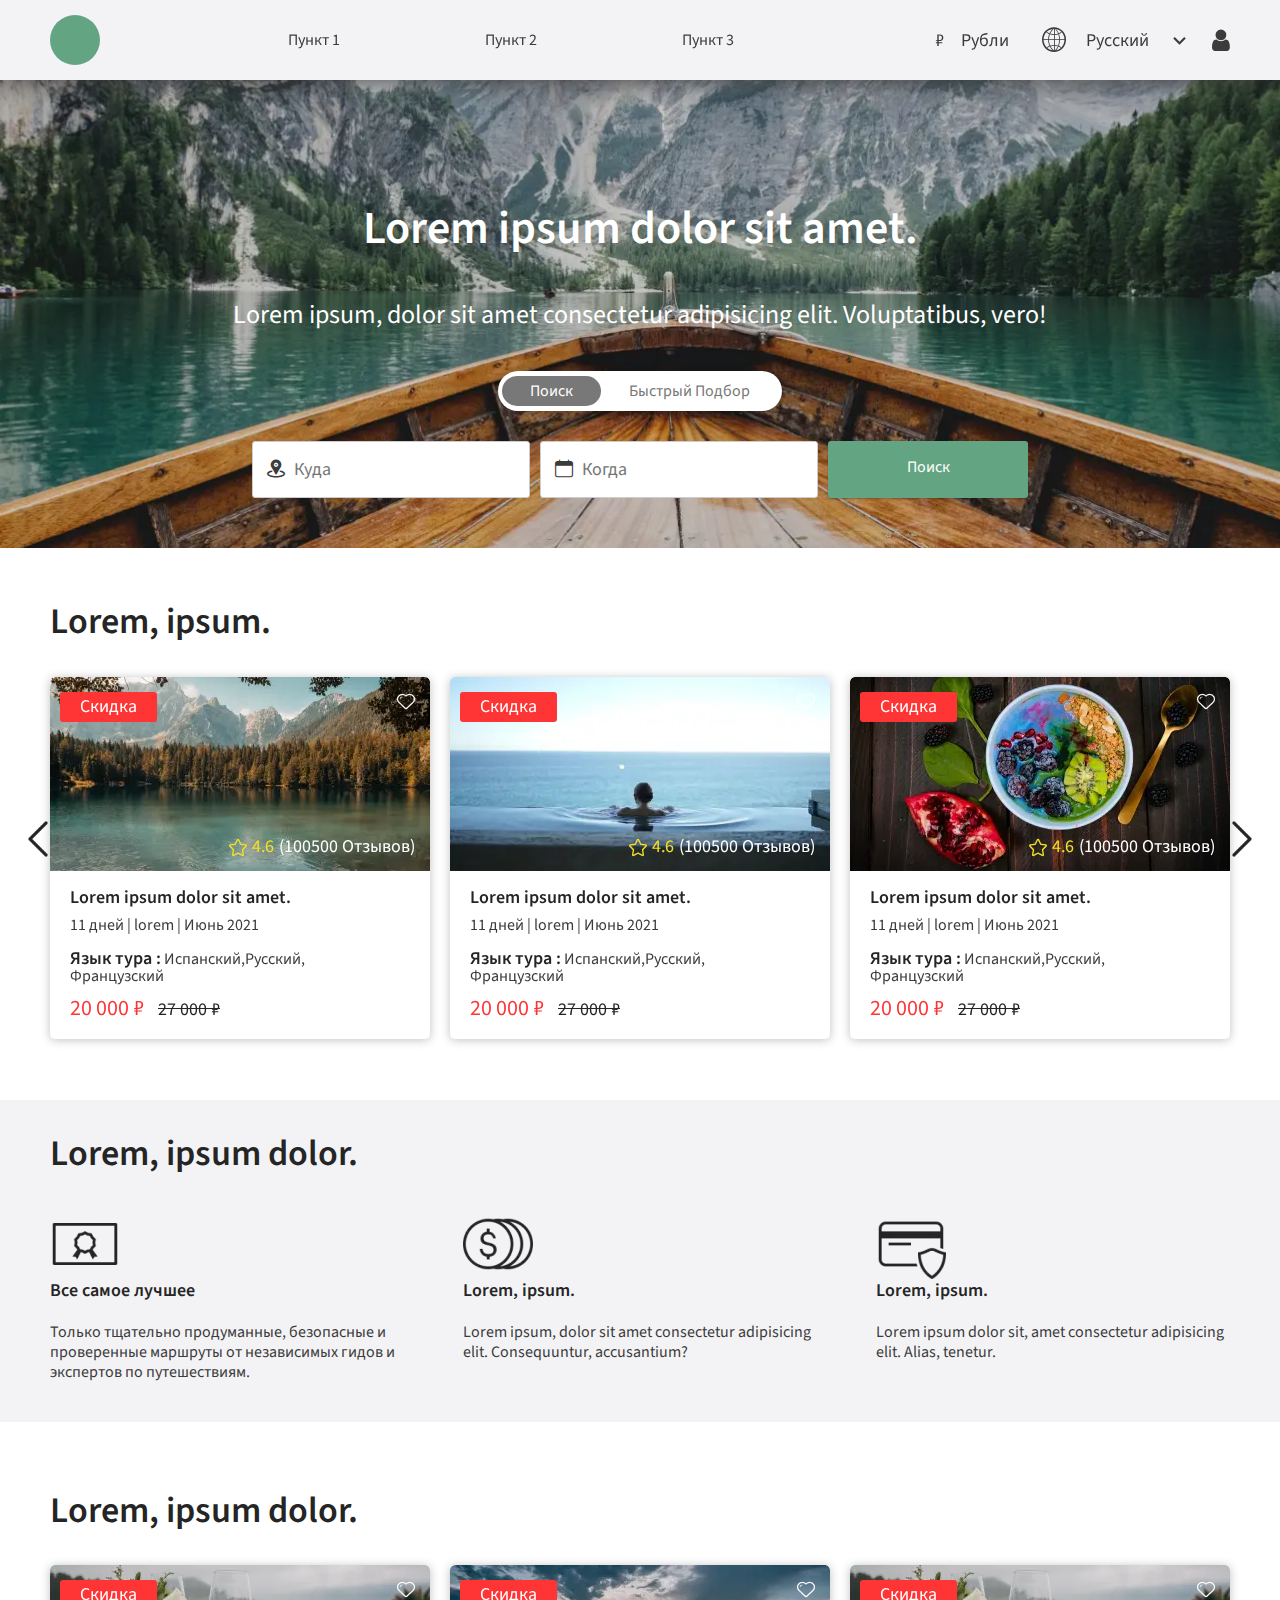
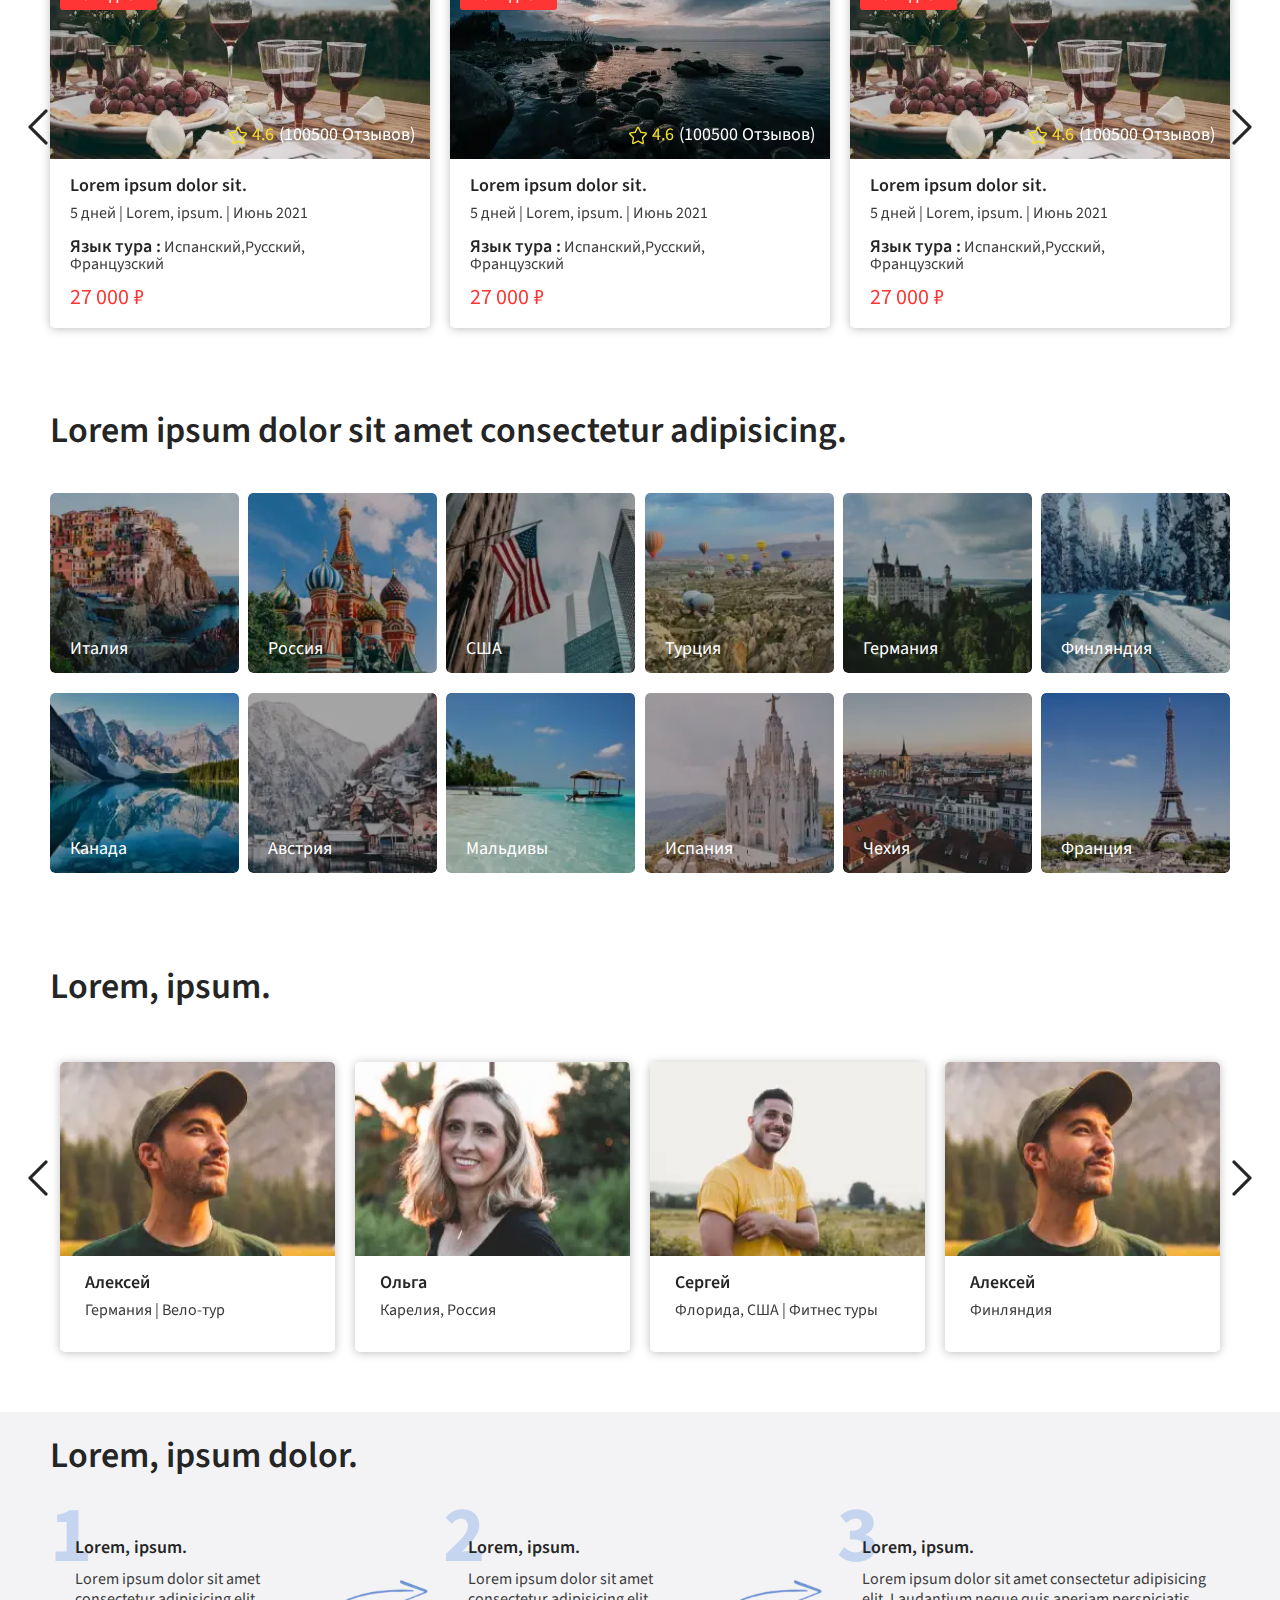
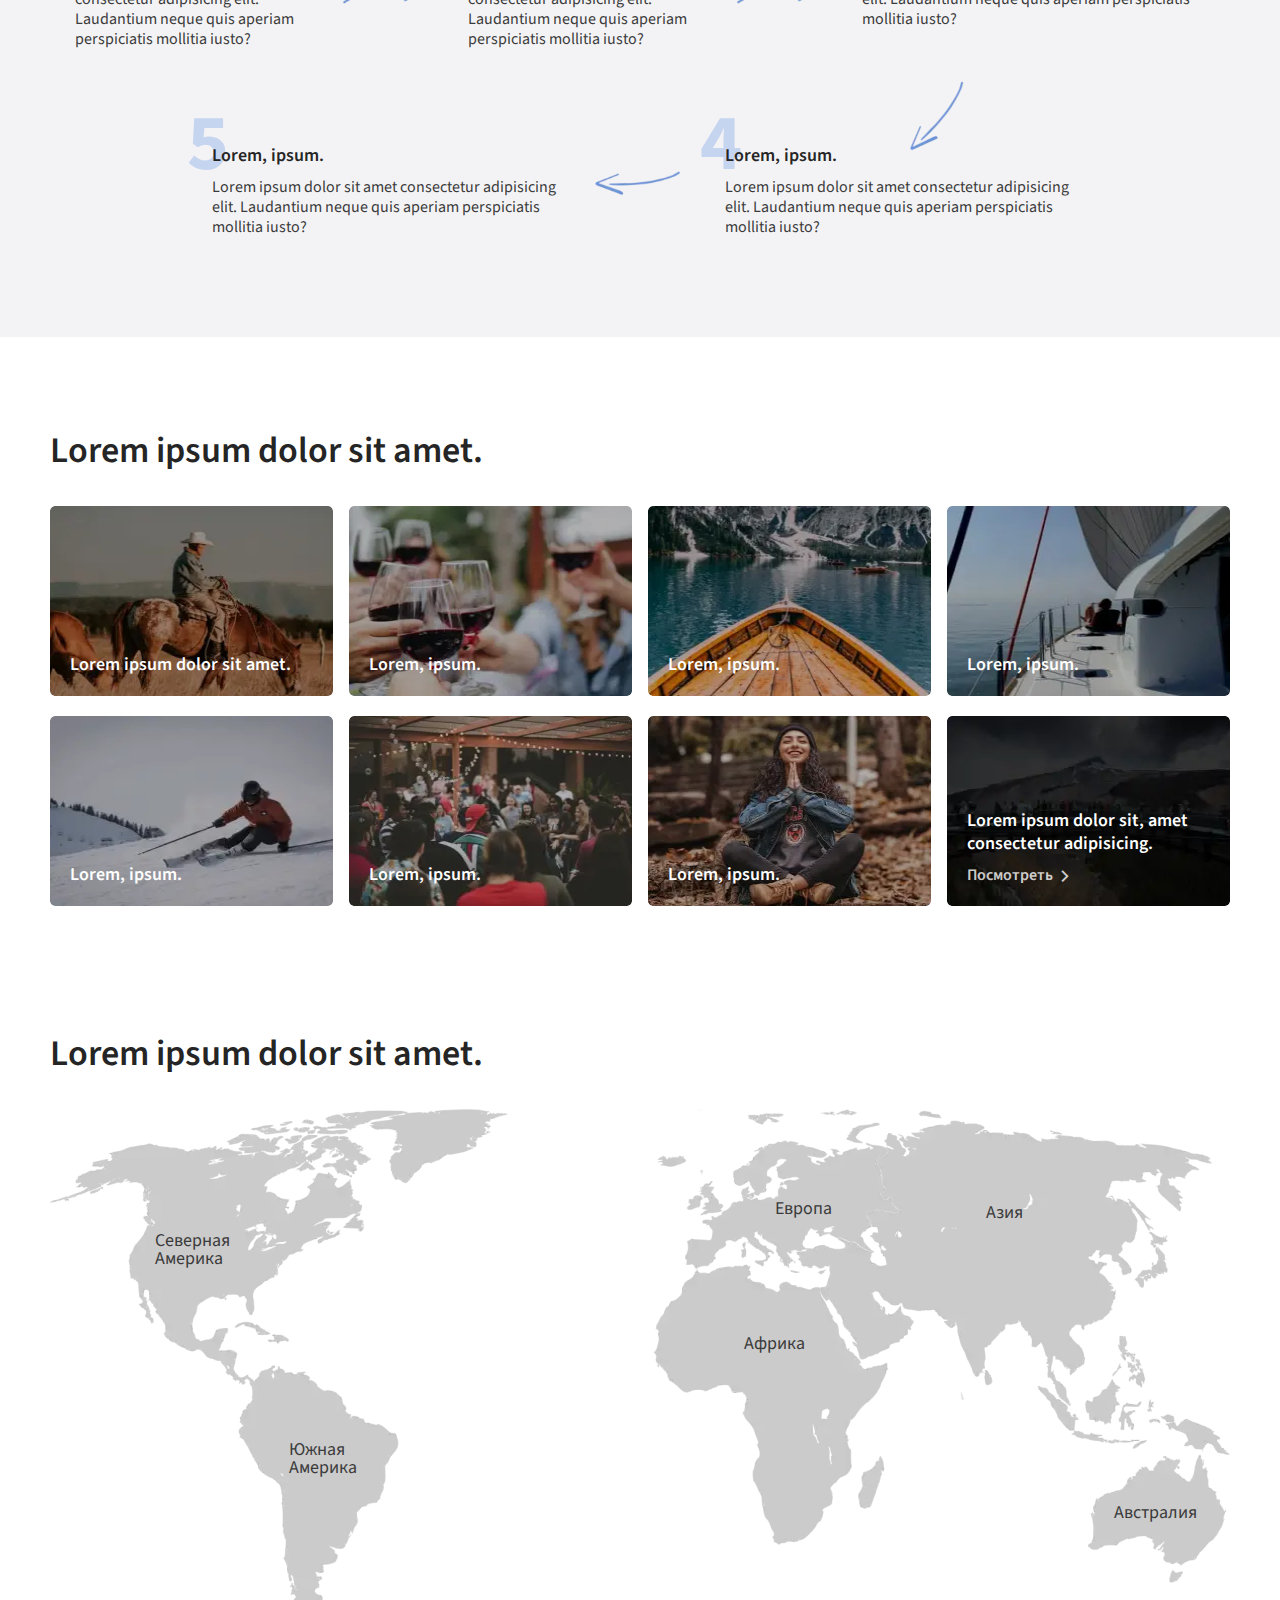
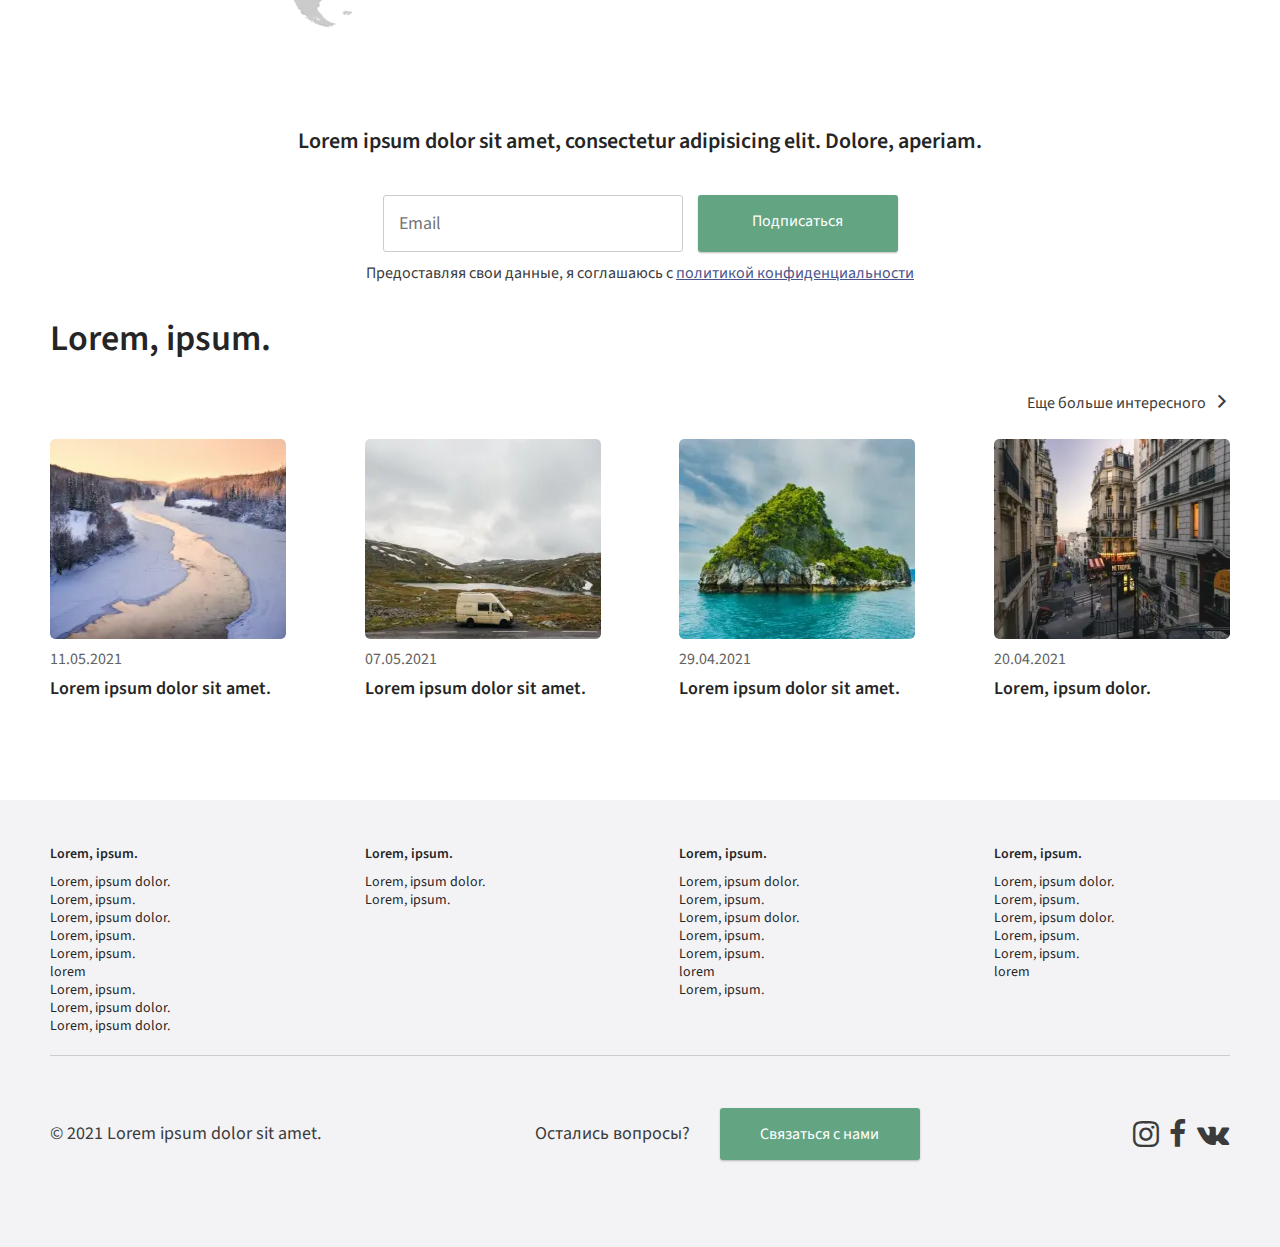
==== commit 4eb46beb: "Add files via upload" ====
--- a/home.html
+++ b/home.html
@@ -6,7 +6,7 @@
 	<meta charset="UTF-8">
 	<meta name="format-detection" content="telephone=no">
 	<!-- <style>body{opacity: 0;}</style> -->
-	<link rel="stylesheet" href="css/style.min.css?_v=20220220104135">
+	<link rel="stylesheet" href="css/style.min.css?_v=20220302092626">
 	<link rel="shortcut icon" href="favicon.ico">
 	<!-- <meta name="robots" content="noindex, nofollow"> -->
 	<meta name="viewport" content="width=device-width, initial-scale=1.0">
@@ -824,7 +824,7 @@
 			</div>
 		</div>
 	</div>
-	<script src="js/app.min.js?_v=20220220104135"></script>
+	<script src="js/app.min.js?_v=20220302092626"></script>
 </body>
 
 </html>--- a/css/style.min.css
+++ b/css/style.min.css
@@ -1 +1 @@
-@charset "UTF-8";@import url(https://fonts.googleapis.com/css?family=Source+Sans+Pro:regular,italic,600,700&display=swap);@font-face{font-family:icons;font-display:swap;src:url(../fonts/icons.woff2) format("woff2"),url(../fonts/icons.woff) format("woff");font-weight:400;font-style:normal}[class*=_icon-]:before{font-family:icons;font-style:normal;font-weight:400;font-variant:normal;text-transform:none;line-height:1;-webkit-font-smoothing:antialiased;-moz-osx-font-smoothing:grayscale}[class*=_icon-]:before{display:block}._icon-date:before{content:"\e90c"}._icon-loc:before{content:"\e90d"}._icon-insta1:before{content:"\e909"}._icon-vk1:before{content:"\e90a"}._icon-fb1:before{content:"\e90b"}._icon-arrow-up:before{content:"\e907"}._icon-arrow-down:before{content:"\e908"}._icon-arrow-right:before{content:"\e900"}._icon-arrow-left:before{content:"\e901"}._icon-dol:before{content:"\e902"}._icon-yen:before{content:"\e903"}._icon-user:before{content:"\f007"}._icon-fb:before{content:"\f09a"}._icon-rub:before{content:"\f158"}._icon-insta:before{content:"\f16d"}._icon-vk:before{content:"\f189"}._icon-like:before{content:"\e904"}._icon-star:before{content:"\e905"}._icon-world:before{content:"\e906"}*{padding:0;margin:0;border:0}*,:after,:before{-webkit-box-sizing:border-box;box-sizing:border-box}body,html{height:100%;min-width:320px}body{color:#3b3b3b;line-height:1;font-family:"Source Sans Pro";font-size:1.125rem;-ms-text-size-adjust:100%;-moz-text-size-adjust:100%;-webkit-text-size-adjust:100%;-webkit-font-smoothing:antialiased;-moz-osx-font-smoothing:grayscale}button,input,textarea{font-family:"Source Sans Pro";font-size:inherit}button{cursor:pointer;color:inherit;background-color:inherit}a{color:inherit}a:link,a:visited{text-decoration:none}a:hover{text-decoration:none}ul li{list-style:none}img{vertical-align:top}h1,h2,h3,h4,h5,h6{font-weight:inherit;font-size:inherit}.lock body{overflow:hidden;-ms-touch-action:none;touch-action:none}.wrapper{min-height:100%;display:-webkit-box;display:-ms-flexbox;display:flex;-webkit-box-orient:vertical;-webkit-box-direction:normal;-ms-flex-direction:column;flex-direction:column;overflow:hidden}.wrapper>main{-webkit-box-flex:1;-ms-flex:1 1 auto;flex:1 1 auto}.wrapper>*{min-width:0}[class*=__container]{margin:0 auto;max-width:73.75rem;-webkit-box-sizing:content-box;box-sizing:content-box}.form__line{display:-webkit-box;display:-ms-flexbox;display:flex;gap:10px}.button{display:-webkit-inline-box;display:-ms-inline-flexbox;display:inline-flex;padding:15px 0;text-align:center;background:#63a583;min-width:200px;-webkit-box-pack:center;-ms-flex-pack:center;justify-content:center;-webkit-box-shadow:0 1px 2px rgba(0,0,0,.25);box-shadow:0 1px 2px rgba(0,0,0,.25);border-radius:3px;color:#fff;-webkit-transition:all .3s ease 0s;-o-transition:all .3s ease 0s;transition:all .3s ease 0s}@supports (font-size:clamp(0.875rem ,0.8305555556rem + 0.2222222222vw ,1rem)){.button{font-size:clamp(.875rem ,.8305555556rem + .2222222222vw ,1rem)}}@supports not (font-size:clamp(0.875rem ,0.8305555556rem + 0.2222222222vw ,1rem)){.button{font-size:calc(.875rem + .125 * (100vw - 20rem)/ 56.25)}}.button._fw{width:100%}input[type=email],input[type=tel],input[type=text],textarea{-webkit-appearance:none;-moz-appearance:none;appearance:none}.input{border-radius:3px!important;display:inline-block;padding:15px 15px;background:#fff;border:1px solid #ccc;-webkit-box-sizing:border-box;box-sizing:border-box}@supports (width:clamp(12.5rem ,10.2777777778rem + 11.1111111111vw ,18.75rem)){.input{width:clamp(12.5rem ,10.2777777778rem + 11.1111111111vw ,18.75rem)}}@supports not (width:clamp(12.5rem ,10.2777777778rem + 11.1111111111vw ,18.75rem)){.input{width:calc(12.5rem + 6.25 * (100vw - 20rem)/ 56.25)}}.input._focus{border:1px solid #ccc}textarea.input{resize:none;padding:0 0}.options{display:-webkit-box;display:-ms-flexbox;display:flex;-webkit-box-align:start;-ms-flex-align:start;align-items:flex-start}.options__item{position:relative;cursor:pointer}.options__item:not(:last-child){margin-bottom:.3125em}.options__input{width:0;height:0;opacity:0;position:absolute}.options__input:focus+.options__label:before{-webkit-box-shadow:0 0 5px #000;box-shadow:0 0 5px #000}.options__input:checked+.options__label:after{-webkit-transform:scale(1);-ms-transform:scale(1);transform:scale(1)}.options__label{display:-webkit-inline-box;display:-ms-inline-flexbox;display:inline-flex;-webkit-box-align:center;-ms-flex-align:center;align-items:center;cursor:pointer;gap:10px}.options__label:before{content:"";-ms-flex-item-align:start;align-self:flex-start;width:20px;height:20px;-webkit-box-flex:0;-ms-flex:0 0 20px;flex:0 0 20px;border-radius:50%;border:1px solid #a7a9ac}.options__label:after{content:"";-webkit-transition:all .3s ease 0s;-o-transition:all .3s ease 0s;transition:all .3s ease 0s;-webkit-transform:scale(0);-ms-transform:scale(0);transform:scale(0);width:10px;height:10px;border-radius:50%;background-color:#77243a;position:absolute;left:5px;top:5px}.select{position:relative}.select__body{position:relative}.select__title{color:inherit;text-align:left;background-color:transparent;cursor:pointer;min-width:120px;text-align:center}.select__value{display:-webkit-box;display:-ms-flexbox;display:flex;-webkit-box-align:center;-ms-flex-align:center;align-items:center;height:1.875rem;gap:.625rem}.select__value>*{-webkit-box-flex:1;-ms-flex:1 1 auto;flex:1 1 auto}.select__value:after{content:"";-ms-flex-item-align:stretch;-ms-grid-row-align:stretch;align-self:stretch;-webkit-box-flex:0;-ms-flex:0 0 10px;flex:0 0 10px;-webkit-transition:all .3s ease 0s;-o-transition:all .3s ease 0s;transition:all .3s ease 0s;display:-webkit-box;display:-ms-flexbox;display:flex;-webkit-box-pack:center;-ms-flex-pack:center;justify-content:center;-webkit-box-align:center;-ms-flex-align:center;align-items:center}._select-open .select__value:after{-webkit-transform:rotate(-180deg);-ms-transform:rotate(-180deg);transform:rotate(-180deg)}.select__value._select-pseudo-label::before{content:attr(data-pseudo-label);opacity:.5}.select__text{-webkit-box-flex:1;-ms-flex:1 1 auto;flex:1 1 auto}.select__input{width:100%;background-color:transparent;height:100%}.select__options{color:#000;position:absolute;top:29px;border-radius:0 0 4px 4px;min-width:100%;left:0;background-color:#fff;border-top:0;border:1px solid #d9d9d9;border-top:0;padding:10px 0 5px 0}.select__scroll{overflow-y:auto;overflow-x:hidden;max-height:200px}.select__option{width:100%;display:block;text-align:left;cursor:pointer;padding:5px 15px;color:inherit}.select__option._select-selected{background-color:#eee}.select__row{display:-webkit-inline-box;display:-ms-inline-flexbox;display:inline-flex;-webkit-box-align:center;-ms-flex-align:center;align-items:center}.select._select-open{z-index:5}._select-tag{cursor:pointer}body::after{content:"";background-color:rgba(0,0,0,.5);position:fixed;width:100%;height:100%;top:0;left:0;opacity:0;-webkit-transition:opacity .8s ease 0s;-o-transition:opacity .8s ease 0s;transition:opacity .8s ease 0s;pointer-events:none;z-index:149}.popup-show body::after{opacity:1}.popup{position:fixed;top:0;left:0;bottom:0;right:0;padding:30px 10px;-webkit-transition:visibility .8s ease 0s;-o-transition:visibility .8s ease 0s;transition:visibility .8s ease 0s;visibility:hidden;pointer-events:none}.popup_show{z-index:150;visibility:visible;overflow:auto;pointer-events:auto}.popup_show .popup__content{visibility:visible;-webkit-transform:scale(1);-ms-transform:scale(1);transform:scale(1)}.popup__wrapper{display:-webkit-box;display:-ms-flexbox;display:flex;-webkit-box-orient:vertical;-webkit-box-direction:normal;-ms-flex-direction:column;flex-direction:column;-webkit-box-align:center;-ms-flex-align:center;align-items:center;min-height:100%;-webkit-box-flex:1;-ms-flex:1 1 auto;flex:1 1 auto;width:100%;display:flex;-webkit-box-pack:center;-ms-flex-pack:center;justify-content:center;align-items:center}.popup__content{visibility:hidden;-webkit-transform:scale(0);-ms-transform:scale(0);transform:scale(0);-webkit-transition:-webkit-transform .3s ease 0s;transition:-webkit-transform .3s ease 0s;-o-transition:transform .3s ease 0s;transition:transform .3s ease 0s;transition:transform .3s ease 0s,-webkit-transform .3s ease 0s;background-color:#eee;padding:20px;width:100%;max-width:900px;border-radius:20px}.lock .popup__content{visibility:visible}[class*=-ibg]{position:relative}[class*=-ibg] img{position:absolute;width:100%;height:100%;top:0;left:0;-o-object-fit:cover;object-fit:cover}[class*=-ibg_contain] img{-o-object-fit:contain;object-fit:contain}.title{color:#252525;font-weight:600;line-height:.8}@supports (font-size:clamp(1.375rem ,1.0638888889rem + 1.5555555556vw ,2.25rem)){.title{font-size:clamp(1.375rem ,1.0638888889rem + 1.5555555556vw ,2.25rem)}}@supports not (font-size:clamp(1.375rem ,1.0638888889rem + 1.5555555556vw ,2.25rem)){.title{font-size:calc(1.375rem + .875 * (100vw - 20rem)/ 56.25)}}@supports (margin-bottom:clamp(1.5625rem ,1.2291666667rem + 1.6666666667vw ,2.5rem)){.title{margin-bottom:clamp(1.5625rem ,1.2291666667rem + 1.6666666667vw ,2.5rem)}}@supports not (margin-bottom:clamp(1.5625rem ,1.2291666667rem + 1.6666666667vw ,2.5rem)){.title{margin-bottom:calc(1.5625rem + .9375 * (100vw - 20rem)/ 56.25)}}.main-text{color:#252525;font-weight:600;line-height:1.2777777778}@supports (font-size:clamp(1rem ,0.9555555556rem + 0.2222222222vw ,1.125rem)){.main-text{font-size:clamp(1rem ,.9555555556rem + .2222222222vw ,1.125rem)}}@supports not (font-size:clamp(1rem ,0.9555555556rem + 0.2222222222vw ,1.125rem)){.main-text{font-size:calc(1rem + .125 * (100vw - 20rem)/ 56.25)}}@supports (margin-bottom:clamp(0.375rem ,0.2861111111rem + 0.4444444444vw ,0.625rem)){.main-text{margin-bottom:clamp(.375rem ,.2861111111rem + .4444444444vw ,.625rem)}}@supports not (margin-bottom:clamp(0.375rem ,0.2861111111rem + 0.4444444444vw ,0.625rem)){.main-text{margin-bottom:calc(.375rem + .25 * (100vw - 20rem)/ 56.25)}}.text{color:#3b3b3b;font-weight:400;line-height:.8}@supports (font-size:clamp(0.875rem ,0.8305555556rem + 0.2222222222vw ,1rem)){.text{font-size:clamp(.875rem ,.8305555556rem + .2222222222vw ,1rem)}}@supports not (font-size:clamp(0.875rem ,0.8305555556rem + 0.2222222222vw ,1rem)){.text{font-size:calc(.875rem + .125 * (100vw - 20rem)/ 56.25)}}@supports (margin-bottom:clamp(0.625rem ,0.5138888889rem + 0.5555555556vw ,0.9375rem)){.text p{margin-bottom:clamp(.625rem ,.5138888889rem + .5555555556vw ,.9375rem)}}@supports not (margin-bottom:clamp(0.625rem ,0.5138888889rem + 0.5555555556vw ,0.9375rem)){.text p{margin-bottom:calc(.625rem + .3125 * (100vw - 20rem)/ 56.25)}}.header{background:#f3f3f6;-webkit-box-shadow:0 0 30px #333;box-shadow:0 0 30px #333;color:#3b3b3b;position:fixed;width:100%;top:0;left:0;z-index:11}.header__container{min-height:80px;display:-webkit-box;display:-ms-flexbox;display:flex}.header__body{width:100%;display:-webkit-box;display:-ms-flexbox;display:flex;-webkit-box-align:center;-ms-flex-align:center;align-items:center;-webkit-box-pack:justify;-ms-flex-pack:justify;justify-content:space-between}.header__logo{z-index:1001;width:50px;height:50px;background:#63a583;border-radius:50%}.header__logo img{width:67.5px}.header__options{display:-webkit-box;display:-ms-flexbox;display:flex;-webkit-box-align:center;-ms-flex-align:center;align-items:center}.header__lang{display:-webkit-box;display:-ms-flexbox;display:flex;-webkit-box-align:center;-ms-flex-align:center;align-items:center}.header__lang ._icon-arrow-down{margin-left:-20px;font-size:25px}.header__lang ._icon-world{font-size:25px}.header__user{margin:0 0 0 20px;display:-webkit-box;display:-ms-flexbox;display:flex;-webkit-box-align:center;-ms-flex-align:center;align-items:center}.header__user::before{font-size:25px;cursor:pointer}.header__user_text{display:none}.menu{-webkit-box-flex:0;-ms-flex:0 1 50%;flex:0 1 50%}.menu__list{display:-webkit-box;display:-ms-flexbox;display:flex;-ms-flex-pack:distribute;justify-content:space-around}.menu__link{font-size:16px;text-align:center;padding:7px 15px;border-radius:20px;display:-webkit-box;display:-ms-flexbox;display:flex;-webkit-box-align:center;-ms-flex-align:center;align-items:center;text-align:center;line-height:1.25;-webkit-transition:all .3s ease 0s;-o-transition:all .3s ease 0s;transition:all .3s ease 0s}.menu__link ._icon-like{margin:0 5px 0 0;display:none}.menu__link:hover{background:#63a583;color:#fff}.icon-menu{display:none}.footer{background:#f3f3f6;padding:25px 0 35px 0}@supports (margin-top:clamp(3.125rem ,2.4583333333rem + 3.3333333333vw ,5rem)){.footer{margin-top:clamp(3.125rem ,2.4583333333rem + 3.3333333333vw ,5rem)}}@supports not (margin-top:clamp(3.125rem ,2.4583333333rem + 3.3333333333vw ,5rem)){.footer{margin-top:calc(3.125rem + 1.875 * (100vw - 20rem)/ 56.25)}}.footer__body{display:-webkit-box;display:-ms-flexbox;display:flex;-webkit-box-orient:vertical;-webkit-box-direction:normal;-ms-flex-direction:column;flex-direction:column}.footer__links{display:-webkit-box;display:-ms-flexbox;display:flex;-webkit-box-pack:justify;-ms-flex-pack:justify;justify-content:space-between;-ms-flex-wrap:wrap;flex-wrap:wrap}.footer__list{-webkit-box-flex:0;-ms-flex:0 1 20%;flex:0 1 20%;padding:20px 0}.footer__title{color:#252525;font-weight:600;font-size:14px;line-height:1.2857142857}.footer__link{font-size:14px;line-height:1.2857142857;color:#252525;margin:0 0 6px 0}.footer__link:hover{text-decoration:underline}.footer__link:last-child{margin:0}.footer__connect{display:-webkit-box;display:-ms-flexbox;display:flex;-ms-flex-wrap:wrap;flex-wrap:wrap;padding:33px 0;border-top:1px solid #ccc;-webkit-box-pack:justify;-ms-flex-pack:justify;justify-content:space-between;-webkit-box-align:center;-ms-flex-align:center;align-items:center}.footer__faq{display:-webkit-box;display:-ms-flexbox;display:flex;-webkit-box-align:center;-ms-flex-align:center;align-items:center}.footer__text{margin:0 30px 0 0}.footer__icons{display:-webkit-box;display:-ms-flexbox;display:flex}.footer__icons li{margin:0 10px 0 0}.footer__icons li:last-child{margin:0}.footer__icon{margin:5px;font-size:30px;-webkit-transition:all .3s ease 0s;-o-transition:all .3s ease 0s;transition:all .3s ease 0s}.footer__icon:hover{color:#63a583}.page__main-block{position:relative}.main-block__body{position:relative;z-index:2;display:-webkit-box;display:-ms-flexbox;display:flex;-webkit-box-orient:vertical;-webkit-box-direction:normal;-ms-flex-direction:column;flex-direction:column;-webkit-box-align:center;-ms-flex-align:center;align-items:center}@supports (padding-top:clamp(4.875rem ,2.1638888889rem + 13.5555555556vw ,12.5rem)){.main-block__body{padding-top:clamp(4.875rem ,2.1638888889rem + 13.5555555556vw ,12.5rem)}}@supports not (padding-top:clamp(4.875rem ,2.1638888889rem + 13.5555555556vw ,12.5rem)){.main-block__body{padding-top:calc(4.875rem + 7.625 * (100vw - 20rem)/ 56.25)}}@supports (padding-bottom:clamp(1.25rem ,0.5833333333rem + 3.3333333333vw ,3.125rem)){.main-block__body{padding-bottom:clamp(1.25rem ,.5833333333rem + 3.3333333333vw ,3.125rem)}}@supports not (padding-bottom:clamp(1.25rem ,0.5833333333rem + 3.3333333333vw ,3.125rem)){.main-block__body{padding-bottom:calc(1.25rem + 1.875 * (100vw - 20rem)/ 56.25)}}.main-block__title{line-height:1.2608695652;color:#fff;text-shadow:0 2px 10px rgba(0,0,0,.25);text-align:center}@supports (font-size:clamp(1.5rem ,1.0111111111rem + 2.4444444444vw ,2.875rem)){.main-block__title{font-size:clamp(1.5rem ,1.0111111111rem + 2.4444444444vw ,2.875rem)}}@supports not (font-size:clamp(1.5rem ,1.0111111111rem + 2.4444444444vw ,2.875rem)){.main-block__title{font-size:calc(1.5rem + 1.375 * (100vw - 20rem)/ 56.25)}}.main-block__text{line-height:1.2692307692;text-align:center;color:#fff}@supports (font-size:clamp(1rem ,0.7777777778rem + 1.1111111111vw ,1.625rem)){.main-block__text{font-size:clamp(1rem ,.7777777778rem + 1.1111111111vw ,1.625rem)}}@supports not (font-size:clamp(1rem ,0.7777777778rem + 1.1111111111vw ,1.625rem)){.main-block__text{font-size:calc(1rem + .625 * (100vw - 20rem)/ 56.25)}}@supports (margin-bottom:clamp(1.25rem ,0.8055555556rem + 2.2222222222vw ,2.5rem)){.main-block__text{margin-bottom:clamp(1.25rem ,.8055555556rem + 2.2222222222vw ,2.5rem)}}@supports not (margin-bottom:clamp(1.25rem ,0.8055555556rem + 2.2222222222vw ,2.5rem)){.main-block__text{margin-bottom:calc(1.25rem + 1.25 * (100vw - 20rem)/ 56.25)}}.main-block__form{display:-webkit-box;display:-ms-flexbox;display:flex;-webkit-column-gap:10px;-moz-column-gap:10px;column-gap:10px}@supports (margin-top:clamp(1.25rem ,1.0277777778rem + 1.1111111111vw ,1.875rem)){.main-block__form{margin-top:clamp(1.25rem ,1.0277777778rem + 1.1111111111vw ,1.875rem)}}@supports not (margin-top:clamp(1.25rem ,1.0277777778rem + 1.1111111111vw ,1.875rem)){.main-block__form{margin-top:calc(1.25rem + .625 * (100vw - 20rem)/ 56.25)}}.main-block .form__line input{width:100%}.main-block__icon{position:absolute;background:0 0;display:-webkit-box;display:-ms-flexbox;display:flex;-webkit-box-pack:center;-ms-flex-pack:center;justify-content:center;-webkit-box-align:center;-ms-flex-align:center;align-items:center;top:18px;left:15px}.main-block__image-ibg{position:absolute;width:100%;height:100%;top:0;left:0}.main-block__search{background:#fff;-webkit-box-shadow:0 1px 10px rgba(0,0,0,.2);box-shadow:0 1px 10px rgba(0,0,0,.2);border-radius:20px;display:-webkit-box;display:-ms-flexbox;display:flex;-webkit-box-pack:justify;-ms-flex-pack:justify;justify-content:space-between;-webkit-box-align:center;-ms-flex-align:center;align-items:center;padding:4px}@supports (font-size:clamp(0.875rem ,0.7861111111rem + 0.4444444444vw ,1.125rem)){.main-block__search{font-size:clamp(.875rem ,.7861111111rem + .4444444444vw ,1.125rem)}}@supports not (font-size:clamp(0.875rem ,0.7861111111rem + 0.4444444444vw ,1.125rem)){.main-block__search{font-size:calc(.875rem + .25 * (100vw - 20rem)/ 56.25)}}.main-block__search .searach{padding:6px 28px;background:#787878;border-radius:15px;line-height:1.25;line-height:18px;text-align:center;color:#fff}@supports (font-size:clamp(0.875rem ,0.8305555556rem + 0.2222222222vw ,1rem)){.main-block__search .searach{font-size:clamp(.875rem ,.8305555556rem + .2222222222vw ,1rem)}}@supports not (font-size:clamp(0.875rem ,0.8305555556rem + 0.2222222222vw ,1rem)){.main-block__search .searach{font-size:calc(.875rem + .125 * (100vw - 20rem)/ 56.25)}}.main-block__search .fast-search{padding:6px 28px;background:#fff;border-radius:15px;line-height:1.25;text-align:center;color:#787878}@supports (font-size:clamp(0.875rem ,0.8305555556rem + 0.2222222222vw ,1rem)){.main-block__search .fast-search{font-size:clamp(.875rem ,.8305555556rem + .2222222222vw ,1rem)}}@supports not (font-size:clamp(0.875rem ,0.8305555556rem + 0.2222222222vw ,1rem)){.main-block__search .fast-search{font-size:calc(.875rem + .125 * (100vw - 20rem)/ 56.25)}}.main-block .input{padding-left:41px}.form__date,.form__location{position:relative;display:-webkit-box;display:-ms-flexbox;display:flex;-webkit-box-align:center;-ms-flex-align:center;align-items:center}@supports (padding-top:clamp(2.5rem ,2.0555555556rem + 2.2222222222vw ,3.75rem)){.page__recommendations{padding-top:clamp(2.5rem ,2.0555555556rem + 2.2222222222vw ,3.75rem)}}@supports not (padding-top:clamp(2.5rem ,2.0555555556rem + 2.2222222222vw ,3.75rem)){.page__recommendations{padding-top:calc(2.5rem + 1.25 * (100vw - 20rem)/ 56.25)}}.recommendations__container{position:relative}.recommendations__wrapper{position:relative}.swiper{overflow:hidden;padding:20px 10px 30px 10px}.swiperg{overflow:hidden;padding:20px 10px 30px 10px}.swiper-wrapper{width:100%;height:100%;-webkit-box-sizing:content-box;box-sizing:content-box;display:-webkit-box;display:-ms-flexbox;display:flex;position:relative;-webkit-box-align:center;-ms-flex-align:center;align-items:center}.swiper-vertical .swiper-wrapper{-webkit-box-orient:vertical;-webkit-box-direction:normal;-ms-flex-direction:column;flex-direction:column}.swiper-autoheight .swiper-wrapper{-webkit-box-align:start;-ms-flex-align:start;align-items:flex-start}.swiper-initialized .swiper-slide{-ms-flex-negative:0;flex-shrink:0}.swiper-android .swiper-slide,.swiper-android .swiper-wrapper{-webkit-transform:translate3d(0,0,0);transform:translate3d(0,0,0)}.swiper-button-lock{display:none!important}:root{--swiper-navigation-size:44px}.swiper-button-next,.swiper-button-prev{position:absolute;top:50%;height:var(--swiper-navigation-size);margin-top:calc(0px - var(--swiper-navigation-size)/ 2);z-index:10;cursor:pointer;display:-webkit-box;display:-ms-flexbox;display:flex;-webkit-box-align:center;-ms-flex-align:center;align-items:center;-webkit-box-pack:center;-ms-flex-pack:center;justify-content:center;color:red}.swiper-button-next.swiper-button-disabled,.swiper-button-prev.swiper-button-disabled{opacity:.35;cursor:auto;pointer-events:none}.swiper-button-next:after,.swiper-button-prev:after{font-family:swiper-icons;font-size:var(--swiper-navigation-size);font-size:40px;text-transform:none!important;letter-spacing:0;text-transform:none;font-variant:initial;line-height:1}.swiper-button-prev,.swiper-rtl .swiper-button-next{left:0;right:auto;z-index:10;-webkit-transform:translate(-80%,0);-ms-transform:translate(-80%,0);transform:translate(-80%,0)}.no-webp .swiper-button-prev:after,.no-webp .swiper-rtl .swiper-button-next:after{background:url(../img/icon/arrow-left.png) center no-repeat}.swiper-button-prev:after,.swiper-rtl .swiper-button-next:after{content:"";width:40px;height:40px}.swiper-button-next,.swiper-rtl .swiper-button-prev{right:0;left:auto;-webkit-transform:translate(80%,0);-ms-transform:translate(80%,0);transform:translate(80%,0)}.no-webp .swiper-button-next:after,.no-webp .swiper-rtl .swiper-button-prev:after{background:url(../img/icon/arrow-right.png) center no-repeat}.swiper-button-next:after,.swiper-rtl .swiper-button-prev:after{content:"";width:40px;height:40px}.swiper-button-lock{display:none}.swiperg-button-next,.swiperg-button-prev{position:absolute;top:50%;height:var(--swiper-navigation-size);margin-top:calc(0px - var(--swiper-navigation-size)/ 2);z-index:10;cursor:pointer;display:-webkit-box;display:-ms-flexbox;display:flex;-webkit-box-align:center;-ms-flex-align:center;align-items:center;-webkit-box-pack:center;-ms-flex-pack:center;justify-content:center}.swiperg-button-next.swiperg-button-disabled,.swiperg-button-prev.swiperg-button-disabled{opacity:.35;cursor:auto;pointer-events:none}.swiperg-button-next:after,.swiperg-button-prev:after{font-family:swiper-icons;font-size:var(--swiper-navigation-size);font-size:40px;text-transform:none!important;letter-spacing:0;text-transform:none;font-variant:initial;line-height:1}.swiper-rtl .swiperg-button-next,.swiperg-button-prev{left:0;right:auto;z-index:10;-webkit-transform:translate(-80%,0);-ms-transform:translate(-80%,0);transform:translate(-80%,0)}.no-webp .swiper-rtl .swiperg-button-next:after,.no-webp .swiperg-button-prev:after{background:url(../img/icon/arrow-left.png) center no-repeat}.swiper-rtl .swiperg-button-next:after,.swiperg-button-prev:after{content:"";width:40px;height:40px}.swiper-rtl .swiperg-button-prev,.swiperg-button-next{right:0;left:auto;-webkit-transform:translate(80%,0);-ms-transform:translate(80%,0);transform:translate(80%,0)}.no-webp .swiper-rtl .swiperп-button-prev:after,.no-webp .swiperg-button-next:after{background:url(../img/icon/arrow-right.png) center no-repeat}.swiper-rtl .swiperп-button-prev:after,.swiperg-button-next:after{content:"";width:40px;height:40px}.swiper-button-lock{display:none}.swiper-slide{background:#fff;-webkit-box-shadow:0 1px 10px rgba(0,0,0,.25);box-shadow:0 1px 10px rgba(0,0,0,.25);border-radius:5px}@supports (padding-bottom:clamp(0.625rem ,0.4027777778rem + 1.1111111111vw ,1.25rem)){.swiper-slide{padding-bottom:clamp(.625rem ,.4027777778rem + 1.1111111111vw ,1.25rem)}}@supports not (padding-bottom:clamp(0.625rem ,0.4027777778rem + 1.1111111111vw ,1.25rem)){.swiper-slide{padding-bottom:calc(.625rem + .625 * (100vw - 20rem)/ 56.25)}}.swiper-slide__image{position:relative;border-radius:5px 5px 0 0;overflow:hidden;margin:0 0 15px 0;width:100%}@supports (height:clamp(7.5rem ,5.8555555556rem + 8.2222222222vw ,12.125rem)){.swiper-slide__image{height:clamp(7.5rem ,5.8555555556rem + 8.2222222222vw ,12.125rem)}}@supports not (height:clamp(7.5rem ,5.8555555556rem + 8.2222222222vw ,12.125rem)){.swiper-slide__image{height:calc(7.5rem + 4.625 * (100vw - 20rem)/ 56.25)}}.swiper-slide__image img{position:absolute;top:0;left:0;width:100%;height:100%;-o-object-fit:cover;object-fit:cover}.swiper-slide__sale{position:absolute;top:15px;left:10px;padding:6px 20px;background:#ff3535;border-radius:3px;color:#fff}.swiper-slide__favorite{position:absolute;top:15px;right:15px;color:#fff}.swiper-slide__favorite::before{color:#fff}.swiper-slide__raiting{position:absolute;bottom:15px;right:15px;color:#fff;display:-webkit-box;display:-ms-flexbox;display:flex}.swiper-slide__raiting span{color:#f5e027}.swiper-slide__raiting>:not(:last-child){margin:0 10px 0 0}.swiper-slide__raiting ._icon-star{display:-webkit-inline-box;display:-ms-inline-flexbox;display:inline-flex;-webkit-column-gap:5px;-moz-column-gap:5px;column-gap:5px;margin:0 5px 0 0}.swiper-slide__subtitle{line-height:1.2777777778}@supports (margin-left:clamp(0.625rem ,0.4027777778rem + 1.1111111111vw ,1.25rem)){.swiper-slide__subtitle{margin-left:clamp(.625rem ,.4027777778rem + 1.1111111111vw ,1.25rem)}}@supports not (margin-left:clamp(0.625rem ,0.4027777778rem + 1.1111111111vw ,1.25rem)){.swiper-slide__subtitle{margin-left:calc(.625rem + .625 * (100vw - 20rem)/ 56.25)}}.swiper-slide__text{margin:0 0 15px 0}@supports (margin-left:clamp(0.625rem ,0.4027777778rem + 1.1111111111vw ,1.25rem)){.swiper-slide__text{margin-left:clamp(.625rem ,.4027777778rem + 1.1111111111vw ,1.25rem)}}@supports not (margin-left:clamp(0.625rem ,0.4027777778rem + 1.1111111111vw ,1.25rem)){.swiper-slide__text{margin-left:calc(.625rem + .625 * (100vw - 20rem)/ 56.25)}}.swiper-slide__price{color:#ff3535;text-decoration:none}@supports (margin-left:clamp(0.625rem ,0.4027777778rem + 1.1111111111vw ,1.25rem)){.swiper-slide__price{margin-left:clamp(.625rem ,.4027777778rem + 1.1111111111vw ,1.25rem)}}@supports not (margin-left:clamp(0.625rem ,0.4027777778rem + 1.1111111111vw ,1.25rem)){.swiper-slide__price{margin-left:calc(.625rem + .625 * (100vw - 20rem)/ 56.25)}}@supports (font-size:clamp(1.125rem ,1.0361111111rem + 0.4444444444vw ,1.375rem)){.swiper-slide__price{font-size:clamp(1.125rem ,1.0361111111rem + .4444444444vw ,1.375rem)}}@supports not (font-size:clamp(1.125rem ,1.0361111111rem + 0.4444444444vw ,1.375rem)){.swiper-slide__price{font-size:calc(1.125rem + .25 * (100vw - 20rem)/ 56.25)}}.swiper-slide__price span{text-decoration:line-through;color:#252525;margin:0 0 0 10px}@supports (font-size:clamp(0.9375rem ,0.8708333333rem + 0.3333333333vw ,1.125rem)){.swiper-slide__price span{font-size:clamp(.9375rem ,.8708333333rem + .3333333333vw ,1.125rem)}}@supports not (font-size:clamp(0.9375rem ,0.8708333333rem + 0.3333333333vw ,1.125rem)){.swiper-slide__price span{font-size:calc(.9375rem + .1875 * (100vw - 20rem)/ 56.25)}}.page__reasons{background:#f3f3f6}@supports (padding-top:clamp(1.5625rem ,1.2291666667rem + 1.6666666667vw ,2.5rem)){.page__reasons{padding-top:clamp(1.5625rem ,1.2291666667rem + 1.6666666667vw ,2.5rem)}}@supports not (padding-top:clamp(1.5625rem ,1.2291666667rem + 1.6666666667vw ,2.5rem)){.page__reasons{padding-top:calc(1.5625rem + .9375 * (100vw - 20rem)/ 56.25)}}@supports (padding-bottom:clamp(1.5625rem ,1.2291666667rem + 1.6666666667vw ,2.5rem)){.page__reasons{padding-bottom:clamp(1.5625rem ,1.2291666667rem + 1.6666666667vw ,2.5rem)}}@supports not (padding-bottom:clamp(1.5625rem ,1.2291666667rem + 1.6666666667vw ,2.5rem)){.page__reasons{padding-bottom:calc(1.5625rem + .9375 * (100vw - 20rem)/ 56.25)}}@supports (margin-top:clamp(3.125rem ,2.9027777778rem + 1.1111111111vw ,3.75rem)){.page__reasons{margin-top:clamp(3.125rem ,2.9027777778rem + 1.1111111111vw ,3.75rem)}}@supports not (margin-top:clamp(3.125rem ,2.9027777778rem + 1.1111111111vw ,3.75rem)){.page__reasons{margin-top:calc(3.125rem + .625 * (100vw - 20rem)/ 56.25)}}.reasons__cards{display:-webkit-box;display:-ms-flexbox;display:flex;-webkit-column-gap:5px;-moz-column-gap:5px;column-gap:5px;row-gap:15px;-webkit-box-pack:justify;-ms-flex-pack:justify;justify-content:space-between;-ms-flex-wrap:wrap;flex-wrap:wrap}.reasons__card{-webkit-box-flex:0;-ms-flex:0 1 30%;flex:0 1 30%}.reasons__description{display:-webkit-box;display:-ms-flexbox;display:flex;-webkit-box-orient:vertical;-webkit-box-direction:normal;-ms-flex-direction:column;flex-direction:column;-webkit-column-gap:15px;-moz-column-gap:15px;column-gap:15px}@supports (margin-bottom:clamp(0.3125rem ,0.2013888889rem + 0.5555555556vw ,0.625rem)){.reasons__description{margin-bottom:clamp(.3125rem ,.2013888889rem + .5555555556vw ,.625rem)}}@supports not (margin-bottom:clamp(0.3125rem ,0.2013888889rem + 0.5555555556vw ,0.625rem)){.reasons__description{margin-bottom:calc(.3125rem + .3125 * (100vw - 20rem)/ 56.25)}}@supports (width:clamp(3.125rem ,2.6805555556rem + 2.2222222222vw ,4.375rem)){.reasons__description img{width:clamp(3.125rem ,2.6805555556rem + 2.2222222222vw ,4.375rem)}}@supports not (width:clamp(3.125rem ,2.6805555556rem + 2.2222222222vw ,4.375rem)){.reasons__description img{width:calc(3.125rem + 1.25 * (100vw - 20rem)/ 56.25)}}.reasons__text{line-height:1.25}@supports (padding-top:clamp(2.8125rem ,2.1458333333rem + 3.3333333333vw ,4.6875rem)){.page__previously{padding-top:clamp(2.8125rem ,2.1458333333rem + 3.3333333333vw ,4.6875rem)}}@supports not (padding-top:clamp(2.8125rem ,2.1458333333rem + 3.3333333333vw ,4.6875rem)){.page__previously{padding-top:calc(2.8125rem + 1.875 * (100vw - 20rem)/ 56.25)}}.previously__container{position:relative}@supports (padding-top:clamp(3.125rem ,2.4583333333rem + 3.3333333333vw ,5rem)){.page__dream{padding-top:clamp(3.125rem ,2.4583333333rem + 3.3333333333vw ,5rem)}}@supports not (padding-top:clamp(3.125rem ,2.4583333333rem + 3.3333333333vw ,5rem)){.page__dream{padding-top:calc(3.125rem + 1.875 * (100vw - 20rem)/ 56.25)}}.dream__title{line-height:1.25}.dream__cards{display:-webkit-box;display:-ms-flexbox;display:flex;-ms-flex-wrap:wrap;flex-wrap:wrap;-webkit-box-pack:justify;-ms-flex-pack:justify;justify-content:space-between}.dream__card{cursor:pointer;-webkit-transition:all .8s ease 0s;-o-transition:all .8s ease 0s;transition:all .8s ease 0s;border-radius:5px;overflow:hidden;-webkit-box-flex:0;-ms-flex:0 1 16%;flex:0 1 16%;overflow:hidden;margin:0 0 20px 0}.dream__card:hover{-webkit-transform:scale(1.1);-ms-transform:scale(1.1);transform:scale(1.1)}.dream__image{position:relative;border-radius:5px;overflow:hidden;width:100%}@supports (height:clamp(8.125rem ,7.0138888889rem + 5.5555555556vw ,11.25rem)){.dream__image{height:clamp(8.125rem ,7.0138888889rem + 5.5555555556vw ,11.25rem)}}@supports not (height:clamp(8.125rem ,7.0138888889rem + 5.5555555556vw ,11.25rem)){.dream__image{height:calc(8.125rem + 3.125 * (100vw - 20rem)/ 56.25)}}.dream__image img{position:absolute;top:0;left:0;width:100%;height:100%;-o-object-fit:cover;object-fit:cover}.dream__country{position:absolute;left:20px;bottom:15px;color:#fff;z-index:20}@supports (padding-top:clamp(3.125rem ,2.4583333333rem + 3.3333333333vw ,5rem)){.page__gids{padding-top:clamp(3.125rem ,2.4583333333rem + 3.3333333333vw ,5rem)}}@supports not (padding-top:clamp(3.125rem ,2.4583333333rem + 3.3333333333vw ,5rem)){.page__gids{padding-top:calc(3.125rem + 1.875 * (100vw - 20rem)/ 56.25)}}.gids__container{position:relative}.gids__slide{border-radius:5px}@supports (height:clamp(7.5rem ,5.8555555556rem + 8.2222222222vw ,12.125rem)){.gids__image{height:clamp(7.5rem ,5.8555555556rem + 8.2222222222vw ,12.125rem)}}@supports not (height:clamp(7.5rem ,5.8555555556rem + 8.2222222222vw ,12.125rem)){.gids__image{height:calc(7.5rem + 4.625 * (100vw - 20rem)/ 56.25)}}.gids__image img{position:absolute;width:100%;height:100%;top:0;left:0}.gids__sub-title{padding:0 0 0 5px}.gids__text{padding:0 0 0 5px}.page__howitwork{background:#f3f3f6;z-index:-2}@supports (padding-top:clamp(4.6875rem ,3.6875rem + 5vw ,7.5rem)){.page__howitwork{padding-top:clamp(4.6875rem ,3.6875rem + 5vw ,7.5rem)}}@supports not (padding-top:clamp(4.6875rem ,3.6875rem + 5vw ,7.5rem)){.page__howitwork{padding-top:calc(4.6875rem + 2.8125 * (100vw - 20rem)/ 56.25)}}.howitwork__cards{display:-webkit-box;display:-ms-flexbox;display:flex;-ms-flex-wrap:wrap;flex-wrap:wrap;-webkit-box-pack:center;-ms-flex-pack:center;justify-content:center}.howitwork__card{-webkit-box-flex:0;-ms-flex:0 1 33.333%;flex:0 1 33.333%;margin:0 0 70px 0;padding:25px 0 0 25px;z-index:1}.howitwork__card:nth-child(1){position:relative}.howitwork__card:nth-child(1)::before{content:"1";display:block;position:absolute;top:-15px;left:0;font-size:80px;color:#c5d4ef;font-weight:700;z-index:-1}.no-webp .howitwork__card:nth-child(1)::after{background:url(../img/howitwork/01.png) 0/cover no-repeat}.howitwork__card:nth-child(1)::after{content:"";display:block;position:absolute;top:20%;right:0}@supports (width:clamp(6.25rem ,5.8722222222rem + 1.8888888889vw ,7.3125rem)){.howitwork__card:nth-child(1)::after{width:clamp(6.25rem ,5.8722222222rem + 1.8888888889vw ,7.3125rem)}}@supports not (width:clamp(6.25rem ,5.8722222222rem + 1.8888888889vw ,7.3125rem)){.howitwork__card:nth-child(1)::after{width:calc(6.25rem + 1.0625 * (100vw - 20rem)/ 56.25)}}@supports (height:clamp(6.25rem ,5.8722222222rem + 1.8888888889vw ,7.3125rem)){.howitwork__card:nth-child(1)::after{height:clamp(6.25rem ,5.8722222222rem + 1.8888888889vw ,7.3125rem)}}@supports not (height:clamp(6.25rem ,5.8722222222rem + 1.8888888889vw ,7.3125rem)){.howitwork__card:nth-child(1)::after{height:calc(6.25rem + 1.0625 * (100vw - 20rem)/ 56.25)}}.howitwork__card:nth-child(2){position:relative}.howitwork__card:nth-child(2)::before{content:"2";display:block;position:absolute;top:-15px;left:0;font-size:80px;color:#c5d4ef;font-weight:700;z-index:-1}.no-webp .howitwork__card:nth-child(2)::after{background:url(../img/howitwork/01.png) 0/cover no-repeat}.howitwork__card:nth-child(2)::after{content:"";display:block;position:absolute;top:20%;right:0}@supports (width:clamp(6.25rem ,5.8722222222rem + 1.8888888889vw ,7.3125rem)){.howitwork__card:nth-child(2)::after{width:clamp(6.25rem ,5.8722222222rem + 1.8888888889vw ,7.3125rem)}}@supports not (width:clamp(6.25rem ,5.8722222222rem + 1.8888888889vw ,7.3125rem)){.howitwork__card:nth-child(2)::after{width:calc(6.25rem + 1.0625 * (100vw - 20rem)/ 56.25)}}@supports (height:clamp(6.25rem ,5.8722222222rem + 1.8888888889vw ,7.3125rem)){.howitwork__card:nth-child(2)::after{height:clamp(6.25rem ,5.8722222222rem + 1.8888888889vw ,7.3125rem)}}@supports not (height:clamp(6.25rem ,5.8722222222rem + 1.8888888889vw ,7.3125rem)){.howitwork__card:nth-child(2)::after{height:calc(6.25rem + 1.0625 * (100vw - 20rem)/ 56.25)}}.howitwork__card:nth-child(3){position:relative}.howitwork__card:nth-child(3) .howitwork__text{width:100%}.howitwork__card:nth-child(3)::before{content:"3";display:block;position:absolute;top:-15px;left:0;font-size:80px;color:#c5d4ef;font-weight:700;z-index:-1}.no-webp .howitwork__card:nth-child(3)::after{background:url(../img/howitwork/01.png) 0/cover no-repeat}.howitwork__card:nth-child(3)::after{content:"";display:block;position:absolute;bottom:0;left:0;-webkit-transform:rotate(135deg) translate(50%,-100%);-ms-transform:rotate(135deg) translate(50%,-100%);transform:rotate(135deg) translate(50%,-100%)}@supports (width:clamp(6.25rem ,5.8722222222rem + 1.8888888889vw ,7.3125rem)){.howitwork__card:nth-child(3)::after{width:clamp(6.25rem ,5.8722222222rem + 1.8888888889vw ,7.3125rem)}}@supports not (width:clamp(6.25rem ,5.8722222222rem + 1.8888888889vw ,7.3125rem)){.howitwork__card:nth-child(3)::after{width:calc(6.25rem + 1.0625 * (100vw - 20rem)/ 56.25)}}@supports (height:clamp(6.25rem ,5.8722222222rem + 1.8888888889vw ,7.3125rem)){.howitwork__card:nth-child(3)::after{height:clamp(6.25rem ,5.8722222222rem + 1.8888888889vw ,7.3125rem)}}@supports not (height:clamp(6.25rem ,5.8722222222rem + 1.8888888889vw ,7.3125rem)){.howitwork__card:nth-child(3)::after{height:calc(6.25rem + 1.0625 * (100vw - 20rem)/ 56.25)}}.howitwork__card:nth-child(4){position:relative}.howitwork__card:nth-child(4) .howitwork__text{width:100%}.howitwork__card:nth-child(4)::before{content:"5";display:block;position:absolute;top:-15px;left:0;font-size:80px;color:#c5d4ef;font-weight:700;z-index:-1}.no-webp .howitwork__card:nth-child(4)::after{background:url(../img/howitwork/01.png) 0/cover no-repeat}.howitwork__card:nth-child(4)::after{content:"";display:block;position:absolute;top:0;right:0;-webkit-transform:rotate(180deg) translate(-100%,0);-ms-transform:rotate(180deg) translate(-100%,0);transform:rotate(180deg) translate(-100%,0)}@supports (width:clamp(6.25rem ,5.8722222222rem + 1.8888888889vw ,7.3125rem)){.howitwork__card:nth-child(4)::after{width:clamp(6.25rem ,5.8722222222rem + 1.8888888889vw ,7.3125rem)}}@supports not (width:clamp(6.25rem ,5.8722222222rem + 1.8888888889vw ,7.3125rem)){.howitwork__card:nth-child(4)::after{width:calc(6.25rem + 1.0625 * (100vw - 20rem)/ 56.25)}}@supports (height:clamp(6.25rem ,5.8722222222rem + 1.8888888889vw ,7.3125rem)){.howitwork__card:nth-child(4)::after{height:clamp(6.25rem ,5.8722222222rem + 1.8888888889vw ,7.3125rem)}}@supports not (height:clamp(6.25rem ,5.8722222222rem + 1.8888888889vw ,7.3125rem)){.howitwork__card:nth-child(4)::after{height:calc(6.25rem + 1.0625 * (100vw - 20rem)/ 56.25)}}.howitwork__card:nth-child(5){position:relative;margin:0 0 0 120px}.howitwork__card:nth-child(5) .howitwork__text{width:100%}.howitwork__card:nth-child(5)::before{content:"4";display:block;position:absolute;top:-15px;left:0;font-size:80px;color:#c5d4ef;font-weight:700;z-index:-1}.howitwork__text{width:70%;font-size:16px;line-height:1.25;color:#3b3b3b}@supports (padding-top:clamp(4.6875rem ,3.2875rem + 7vw ,8.625rem)){.page__interests{padding-top:clamp(4.6875rem ,3.2875rem + 7vw ,8.625rem)}}@supports not (padding-top:clamp(4.6875rem ,3.2875rem + 7vw ,8.625rem)){.page__interests{padding-top:calc(4.6875rem + 3.9375 * (100vw - 20rem)/ 56.25)}}.interests__cards{display:-webkit-box;display:-ms-flexbox;display:flex;-ms-flex-wrap:wrap;flex-wrap:wrap;-webkit-box-pack:justify;-ms-flex-pack:justify;justify-content:space-between}.interests__card{-webkit-transition:all .3s ease 0s;-o-transition:all .3s ease 0s;transition:all .3s ease 0s;-webkit-box-flex:0;-ms-flex:0 1 24%;flex:0 1 24%;margin:0 0 20px 0}.interests__card:hover{-webkit-transform:scale(1.05);-ms-transform:scale(1.05);transform:scale(1.05)}.interests__image{width:100%;border-radius:5px;overflow:hidden;position:relative}@supports (height:clamp(8.125rem ,6.7916666667rem + 6.6666666667vw ,11.875rem)){.interests__image{height:clamp(8.125rem ,6.7916666667rem + 6.6666666667vw ,11.875rem)}}@supports not (height:clamp(8.125rem ,6.7916666667rem + 6.6666666667vw ,11.875rem)){.interests__image{height:calc(8.125rem + 3.75 * (100vw - 20rem)/ 56.25)}}.interests__image img{position:absolute;width:100%;height:100%;top:0;left:0}.interests__main-text{position:absolute;width:80%;left:20px;bottom:10px;color:#fff;line-height:1.2777777778;display:-webkit-box;display:-ms-flexbox;display:flex;-webkit-box-orient:vertical;-webkit-box-direction:normal;-ms-flex-direction:column;flex-direction:column}.interests__main-text span{font-size:16px;line-height:20/16;display:-webkit-inline-box;display:-ms-inline-flexbox;display:inline-flex;-webkit-box-align:center;-ms-flex-align:center;align-items:center;color:rgba(255,255,255,.8);margin:10px 0 0 0}.interests__main-text span ._icon-arrow-right{font-size:14px;margin:0 0 0 5px}@supports (padding-top:clamp(3.125rem ,2.4583333333rem + 3.3333333333vw ,5rem)){.page__subscription{padding-top:clamp(3.125rem ,2.4583333333rem + 3.3333333333vw ,5rem)}}@supports not (padding-top:clamp(3.125rem ,2.4583333333rem + 3.3333333333vw ,5rem)){.page__subscription{padding-top:calc(3.125rem + 1.875 * (100vw - 20rem)/ 56.25)}}.subscription__container{margin:0 auto;display:-webkit-box;display:-ms-flexbox;display:flex;-webkit-box-orient:vertical;-webkit-box-direction:normal;-ms-flex-direction:column;flex-direction:column;-webkit-box-align:center;-ms-flex-align:center;align-items:center}.subscription__title{font-size:22px;line-height:1.2727272727;text-align:center;color:#252525}.subscription__form{display:-webkit-box;display:-ms-flexbox;display:flex;-webkit-column-gap:15px;-moz-column-gap:15px;column-gap:15px}@supports (margin-top:clamp(0.625rem ,0.5138888889rem + 0.5555555556vw ,0.9375rem)){.subscription__text{margin-top:clamp(.625rem ,.5138888889rem + .5555555556vw ,.9375rem)}}@supports not (margin-top:clamp(0.625rem ,0.5138888889rem + 0.5555555556vw ,0.9375rem)){.subscription__text{margin-top:calc(.625rem + .3125 * (100vw - 20rem)/ 56.25)}}.subscription__text a{color:#4b5589;text-decoration:underline}@supports (padding-top:clamp(2.5rem ,2.3888888889rem + 0.5555555556vw ,2.8125rem)){.page__blog{padding-top:clamp(2.5rem ,2.3888888889rem + .5555555556vw ,2.8125rem)}}@supports not (padding-top:clamp(2.5rem ,2.3888888889rem + 0.5555555556vw ,2.8125rem)){.page__blog{padding-top:calc(2.5rem + .3125 * (100vw - 20rem)/ 56.25)}}.blog__body{width:100%}.blog__header{display:-webkit-box;display:-ms-flexbox;display:flex;-webkit-box-orient:vertical;-webkit-box-direction:normal;-ms-flex-direction:column;flex-direction:column;margin:0 0 25px 0}.blog__title{width:100%}.blog__link{width:100%;text-align:right;-webkit-transition:all .3s ease 0s;-o-transition:all .3s ease 0s;transition:all .3s ease 0s;line-height:1.2857142857;color:#3b3b3b}@supports (font-size:clamp(0.875rem ,0.8305555556rem + 0.2222222222vw ,1rem)){.blog__link{font-size:clamp(.875rem ,.8305555556rem + .2222222222vw ,1rem)}}@supports not (font-size:clamp(0.875rem ,0.8305555556rem + 0.2222222222vw ,1rem)){.blog__link{font-size:calc(.875rem + .125 * (100vw - 20rem)/ 56.25)}}.blog__link:hover{color:#63a583}.blog__link span{margin:0 0 0 5px;display:-webkit-inline-box;display:-ms-inline-flexbox;display:inline-flex}.blog__cards{display:-webkit-box;display:-ms-flexbox;display:flex;-ms-flex-wrap:wrap;flex-wrap:wrap;-webkit-box-pack:justify;-ms-flex-pack:justify;justify-content:space-between}.blog__card{display:inline;-webkit-box-flex:0;-ms-flex:0 1 20%;flex:0 1 20%;margin:0 0 20px 0;-webkit-transition:all .3s ease 0s;-o-transition:all .3s ease 0s;transition:all .3s ease 0s}.blog__card:hover{-webkit-transform:scale(1.1);-ms-transform:scale(1.1);transform:scale(1.1)}.blog__image{position:relative;border-radius:5px;overflow:hidden;width:100%;height:200px}.blog__image img{position:absolute;width:100%;height:100%;top:0;left:0}.blog__date{margin:10px 0 0 0;font-size:16px;line-height:1.25;color:#626262}.blog__text{font-size:18px;line-height:1.2777777778;margin:8px 0 0 0;color:#252525}.page__continent{height:607px}@supports (margin-top:clamp(3.125rem ,1.7027777778rem + 7.1111111111vw ,7.125rem)){.page__continent{margin-top:clamp(3.125rem ,1.7027777778rem + 7.1111111111vw ,7.125rem)}}@supports not (margin-top:clamp(3.125rem ,1.7027777778rem + 7.1111111111vw ,7.125rem)){.page__continent{margin-top:calc(3.125rem + 4 * (100vw - 20rem)/ 56.25)}}.continent__map{position:relative}.continent__item{position:absolute;-webkit-transition:all .8s ease 0s;-o-transition:all .8s ease 0s;transition:all .8s ease 0s}.continent__item .hv{display:none}.continent__item .al{display:block}.continent__item:hover .hv{display:block}.continent__item:hover .al{display:none}.continent__item p{position:absolute;top:50%;left:30%;-webkit-transform:translate(-50%,-50%);-ms-transform:translate(-50%,-50%);transform:translate(-50%,-50%)}.continent__item:nth-child(1){top:0;left:0}.continent__item:nth-child(1) p{position:absolute;top:50%;left:30%}@supports (width:clamp(6.25rem ,-1.1904761905rem + 37.2023809524vw ,21.875rem)){.continent__item:nth-child(1) img{width:clamp(6.25rem ,-1.1904761905rem + 37.2023809524vw ,21.875rem)}}@supports not (width:clamp(6.25rem ,-1.1904761905rem + 37.2023809524vw ,21.875rem)){.continent__item:nth-child(1) img{width:calc(6.25rem + 15.625 * (100vw - 20rem)/ 42)}}.continent__item:nth-child(2){top:-3px;right:325px}.continent__item:nth-child(2) p{position:absolute;top:60%;left:60%}@supports (width:clamp(6.25rem ,-1.1904761905rem + 37.2023809524vw ,21.875rem)){.continent__item:nth-child(2) img{width:clamp(6.25rem ,-1.1904761905rem + 37.2023809524vw ,21.875rem)}}@supports not (width:clamp(6.25rem ,-1.1904761905rem + 37.2023809524vw ,21.875rem)){.continent__item:nth-child(2) img{width:calc(6.25rem + 15.625 * (100vw - 20rem)/ 42)}}.continent__item:nth-child(3){top:0;right:10px}.continent__item:nth-child(3) p{position:absolute;top:30%;left:50%}@supports (width:clamp(6.25rem ,-1.1904761905rem + 37.2023809524vw ,21.875rem)){.continent__item:nth-child(3) img{width:clamp(6.25rem ,-1.1904761905rem + 37.2023809524vw ,21.875rem)}}@supports not (width:clamp(6.25rem ,-1.1904761905rem + 37.2023809524vw ,21.875rem)){.continent__item:nth-child(3) img{width:calc(6.25rem + 15.625 * (100vw - 20rem)/ 42)}}.continent__item:nth-child(4){top:238px;left:158px}.continent__item:nth-child(4) p{position:absolute;top:40%;left:60%;-webkit-transform:translate(-50%,-50%);-ms-transform:translate(-50%,-50%);transform:translate(-50%,-50%)}@supports (width:clamp(6.25rem ,-1.1904761905rem + 37.2023809524vw ,21.875rem)){.continent__item:nth-child(4) img{width:clamp(6.25rem ,-1.1904761905rem + 37.2023809524vw ,21.875rem)}}@supports not (width:clamp(6.25rem ,-1.1904761905rem + 37.2023809524vw ,21.875rem)){.continent__item:nth-child(4) img{width:calc(6.25rem + 15.625 * (100vw - 20rem)/ 42)}}.continent__item:nth-child(5){top:150px;right:335px}.continent__item:nth-child(5) p{position:absolute;top:30%;left:50%;-webkit-transform:translate(-50%,-50%);-ms-transform:translate(-50%,-50%);transform:translate(-50%,-50%)}@supports (width:clamp(6.25rem ,-1.1904761905rem + 37.2023809524vw ,21.875rem)){.continent__item:nth-child(5) img{width:clamp(6.25rem ,-1.1904761905rem + 37.2023809524vw ,21.875rem)}}@supports not (width:clamp(6.25rem ,-1.1904761905rem + 37.2023809524vw ,21.875rem)){.continent__item:nth-child(5) img{width:calc(6.25rem + 15.625 * (100vw - 20rem)/ 42)}}.continent__item:nth-child(6){right:0;top:300px}.continent__item:nth-child(6) p{position:absolute;top:60%;left:50%;-webkit-transform:translate(-50%,-50%);-ms-transform:translate(-50%,-50%);transform:translate(-50%,-50%)}@supports (width:clamp(6.25rem ,-1.1904761905rem + 37.2023809524vw ,21.875rem)){.continent__item:nth-child(6) img{width:clamp(6.25rem ,-1.1904761905rem + 37.2023809524vw ,21.875rem)}}@supports not (width:clamp(6.25rem ,-1.1904761905rem + 37.2023809524vw ,21.875rem)){.continent__item:nth-child(6) img{width:calc(6.25rem + 15.625 * (100vw - 20rem)/ 42)}}.popup__content{display:-webkit-box;display:-ms-flexbox;display:flex;-webkit-box-orient:vertical;-webkit-box-direction:normal;-ms-flex-direction:column;flex-direction:column;-webkit-box-align:center;-ms-flex-align:center;align-items:center;width:100%}.popup__close{position:absolute;top:10px;right:20px}@supports (width:clamp(18.75rem ,12.0833333333rem + 33.3333333333vw ,37.5rem)){.login{width:clamp(18.75rem ,12.0833333333rem + 33.3333333333vw ,37.5rem)}}@supports not (width:clamp(18.75rem ,12.0833333333rem + 33.3333333333vw ,37.5rem)){.login{width:calc(18.75rem + 18.75 * (100vw - 20rem)/ 56.25)}}.login__body{display:-webkit-box;display:-ms-flexbox;display:flex;-webkit-box-orient:vertical;-webkit-box-direction:normal;-ms-flex-direction:column;flex-direction:column;-webkit-box-align:center;-ms-flex-align:center;align-items:center;width:100%;padding:50px 10px 50px 10px}.login__form{display:-webkit-box;display:-ms-flexbox;display:flex;-webkit-box-orient:vertical;-webkit-box-direction:normal;-ms-flex-direction:column;flex-direction:column;width:100%}.login__form-line{display:-webkit-box;display:-ms-flexbox;display:flex;-webkit-box-orient:vertical;-webkit-box-direction:normal;-ms-flex-direction:column;flex-direction:column}.login__input{width:100%}.login__button{margin:20px 0 0 0}.swiper-wrapper{width:100%;height:100%;-webkit-box-sizing:content-box;box-sizing:content-box;display:-webkit-box;display:-ms-flexbox;display:flex;position:relative}.swiper-vertical .swiper-wrapper{-webkit-box-orient:vertical;-webkit-box-direction:normal;-ms-flex-direction:column;flex-direction:column}.swiper-autoheight .swiper-wrapper{-webkit-box-align:start;-ms-flex-align:start;align-items:flex-start}.swiper-initialized .swiper-slide{-ms-flex-negative:0;flex-shrink:0}.swiper-android .swiper-slide,.swiper-android .swiper-wrapper{-webkit-transform:translate3d(0,0,0);transform:translate3d(0,0,0)}.swiper-button-lock{display:none!important}@media (min-width:62em){.continent__item:nth-child(1) img{width:inherit}.continent__item:nth-child(2) img{width:inherit}.continent__item:nth-child(3) img{width:inherit}.continent__item:nth-child(4) img{width:inherit}.continent__item:nth-child(5) img{width:inherit}.continent__item:nth-child(6) img{width:inherit}}@media (max-width:76.25em){[class*=__container]{max-width:60.625rem}}@media (max-width:61.99875em){[class*=__container]{max-width:46.875rem}.dream__card{-webkit-box-flex:0;-ms-flex:0 1 24%;flex:0 1 24%}.howitwork__cards{-webkit-box-pack:justify;-ms-flex-pack:justify;justify-content:space-between}.howitwork__card{-webkit-box-flex:0;-ms-flex:0 1 45%;flex:0 1 45%;margin:0 0 35px 0}.howitwork__card:nth-child(1)::after{display:none}.howitwork__card:nth-child(2)::after{display:none}.howitwork__card:nth-child(3)::after{display:none}.howitwork__card:nth-child(4){-webkit-box-ordinal-group:3;-ms-flex-order:2;order:2;margin:35px 0 0 0}.howitwork__card:nth-child(4)::after{display:none}.howitwork__card:nth-child(5){margin:0}.howitwork__text{width:100%}.blog__card{-webkit-box-flex:0;-ms-flex:0 1 49%;flex:0 1 49%}.blog__image{height:256px}.page__continent{height:auto}.continent__map{display:-webkit-box;display:-ms-flexbox;display:flex;-webkit-box-pack:justify;-ms-flex-pack:justify;justify-content:space-between;-ms-flex-wrap:wrap;flex-wrap:wrap;-webkit-box-align:center;-ms-flex-align:center;align-items:center}.continent__item{display:-webkit-box;display:-ms-flexbox;display:flex;-webkit-box-orient:vertical;-webkit-box-direction:normal;-ms-flex-direction:column;flex-direction:column;-webkit-box-align:center;-ms-flex-align:center;align-items:center;position:static}.continent__item p{position:static;margin:20px 0 0 20px}.continent__item{position:static}.continent__item:nth-child(1) p{position:static;margin:20px 0 0 20px}.continent__item:nth-child(1){display:-webkit-box;display:-ms-flexbox;display:flex;-webkit-box-orient:vertical;-webkit-box-direction:normal;-ms-flex-direction:column;flex-direction:column;-webkit-box-align:center;-ms-flex-align:center;align-items:center}.continent__item:nth-child(2) p{position:static;margin:20px 0 0 20px}.continent__item:nth-child(2){display:-webkit-box;display:-ms-flexbox;display:flex;-webkit-box-orient:vertical;-webkit-box-direction:normal;-ms-flex-direction:column;flex-direction:column;-webkit-box-align:center;-ms-flex-align:center;align-items:center;position:static}.continent__item:nth-child(3){display:-webkit-box;display:-ms-flexbox;display:flex;-webkit-box-orient:vertical;-webkit-box-direction:normal;-ms-flex-direction:column;flex-direction:column;-webkit-box-align:center;-ms-flex-align:center;align-items:center;position:static}.continent__item:nth-child(3) p{position:static;margin:20px 0 0 20px}.continent__item:nth-child(4) p{position:static;margin:20px 0 0 130px}.continent__item:nth-child(4){display:-webkit-box;display:-ms-flexbox;display:flex;-webkit-box-orient:vertical;-webkit-box-direction:normal;-ms-flex-direction:column;flex-direction:column;-webkit-box-align:center;-ms-flex-align:center;align-items:center;position:static}.continent__item:nth-child(5) p{position:static;margin:20px 0 0 100px}.continent__item:nth-child(5){display:-webkit-box;display:-ms-flexbox;display:flex;-webkit-box-orient:vertical;-webkit-box-direction:normal;-ms-flex-direction:column;flex-direction:column;-webkit-box-align:center;-ms-flex-align:center;align-items:center;position:static}.continent__item:nth-child(6) p{position:static;margin:20px 0 0 20px}.continent__item:nth-child(6){display:-webkit-box;display:-ms-flexbox;display:flex;-webkit-box-orient:vertical;-webkit-box-direction:normal;-ms-flex-direction:column;flex-direction:column;-webkit-box-align:center;-ms-flex-align:center;align-items:center}}@media (max-width:47.99875em){[class*=__container]{max-width:none;padding:0 1.25rem}.select__title{color:#3b3b3b}.header__container{min-height:60px}.header__body{-webkit-box-pack:justify;-ms-flex-pack:justify;justify-content:space-between}.header__logo img{width:57px}.header__options{-webkit-box-orient:vertical;-webkit-box-direction:normal;-ms-flex-direction:column;flex-direction:column;-webkit-box-align:start;-ms-flex-align:start;align-items:flex-start;padding:0 0 0 15px}.header__money{margin:0 0 20px -5px}.header__user::before{margin:0 20px 0 0}.header__user{border-top:1px solid #ccc;border-bottom:1px solid #ccc;padding:5px 0;width:100%;margin:10px 0 0 0}.header__user_text{display:block;color:#3b3b3b}.menu{-webkit-box-flex:0;-ms-flex:0 1 60px;flex:0 1 60px}.menu__body{position:fixed;width:300px;min-height:100vh;background:#fff;top:0;right:0;-webkit-transform:translate(100%,0);-ms-transform:translate(100%,0);transform:translate(100%,0);display:-webkit-box;display:-ms-flexbox;display:flex;-webkit-box-orient:vertical;-webkit-box-direction:normal;-ms-flex-direction:column;flex-direction:column;-webkit-transition:all .5s ease 0s;-o-transition:all .5s ease 0s;transition:all .5s ease 0s;overflow:auto;padding:65px 20px 0 20px;z-index:1000}.menu-open .menu__body{-webkit-transform:translate(0,0);-ms-transform:translate(0,0);transform:translate(0,0)}.menu__list{-webkit-box-orient:vertical;-webkit-box-direction:normal;-ms-flex-direction:column;flex-direction:column}.menu__item{margin:0 0 20px 0}.menu__link ._icon-like{display:block;text-align:left}.menu__link{font-size:20px;color:#3b3b3b}.icon-menu{display:block;position:relative;width:30px;height:18px;cursor:pointer;z-index:1001;overflow:hidden}.icon-menu span,.icon-menu::after,.icon-menu::before{content:"";-webkit-transition:all .3s ease .4s;-o-transition:all .3s ease .4s;transition:all .3s ease .4s;left:0;position:absolute;width:100%;height:2px;background-color:#3b3b3b}.icon-menu::before{top:0;width:70%;-webkit-transform:translate(15%,0);-ms-transform:translate(15%,0);transform:translate(15%,0);-webkit-transition:all .3s ease .2s;-o-transition:all .3s ease .2s;transition:all .3s ease .2s}.icon-menu::after{width:70%;bottom:0;-webkit-transform:translate(15%,0);-ms-transform:translate(15%,0);transform:translate(15%,0);-webkit-transition:all .3s ease 0s;-o-transition:all .3s ease 0s;transition:all .3s ease 0s}.icon-menu span{top:calc(50% - 1px)}.menu-open .icon-menu span{-webkit-transform:translate(100%,0);-ms-transform:translate(100%,0);transform:translate(100%,0);-webkit-transition:all .3s ease 0s;-o-transition:all .3s ease 0s;transition:all .3s ease 0s;background-color:#3b3b3b}.menu-open .icon-menu::before{-webkit-transform:rotate(-225deg);-ms-transform:rotate(-225deg);transform:rotate(-225deg);top:calc(50% - 1px);-webkit-transition:all .3s ease .2s;-o-transition:all .3s ease .2s;transition:all .3s ease .2s;background-color:#3b3b3b}.menu-open .icon-menu::after{-webkit-transform:rotate(225deg);-ms-transform:rotate(225deg);transform:rotate(225deg);bottom:calc(50% - 1px);-webkit-transition:all .5s ease .4s;-o-transition:all .5s ease .4s;transition:all .5s ease .4s;background-color:#3b3b3b}.footer__list{-webkit-box-flex:0;-ms-flex:0 1 50%;flex:0 1 50%}.footer__faq{-webkit-box-orient:vertical;-webkit-box-direction:normal;-ms-flex-direction:column;flex-direction:column}.footer__text{margin:0 0 15px 0}.main-block__form{-webkit-box-orient:vertical;-webkit-box-direction:normal;-ms-flex-direction:column;flex-direction:column;-webkit-column-gap:0;-moz-column-gap:0;column-gap:0;row-gap:10px}.swiper-button-next,.swiper-button-prev{display:none}.swiperg-button-next,.swiperg-button-prev{display:none}.reasons__card{-webkit-box-flex:0;-ms-flex:0 1 49%;flex:0 1 49%}.dream__card{-webkit-box-flex:0;-ms-flex:0 1 32%;flex:0 1 32%}.howitwork__card{padding:15px 0 0 15px}.interests__card{-webkit-box-flex:0;-ms-flex:0 1 32%;flex:0 1 32%}.subscription__form{-webkit-box-orient:vertical;-webkit-box-direction:normal;-ms-flex-direction:column;flex-direction:column;row-gap:15px}.subscription__text{text-align:center}.blog__image{height:200px}}@media (max-width:29.99875em){.form__line{-webkit-box-orient:vertical;-webkit-box-direction:normal;-ms-flex-direction:column;flex-direction:column;gap:15px}.footer__list{-webkit-box-flex:1;-ms-flex:1 1 100%;flex:1 1 100%}.footer__coperating{-webkit-box-flex:0;-ms-flex:0 1 50%;flex:0 1 50%}.footer__faq{-webkit-box-flex:1;-ms-flex:1 1 100%;flex:1 1 100%;-webkit-box-ordinal-group:0;-ms-flex-order:-1;order:-1;padding:20px 0;margin:0 0 20px 0}.footer__icons{-webkit-box-flex:0;-ms-flex:0 1 50%;flex:0 1 50%;-webkit-box-pack:end;-ms-flex-pack:end;justify-content:flex-end}.footer__button{min-width:300px}.page__main-block{max-height:350px;margin:0 0 180px 0}.main-block__title{text-align:left}.main-block__text{text-align:left}.main-block__form{width:280px;-webkit-box-align:center;-ms-flex-align:center;align-items:center}.main-block .form__line{width:100%;-webkit-box-align:center;-ms-flex-align:center;align-items:center}.main-block .form__line input{width:100%}.main-block__button{width:100%}.main-block__search{width:280px}.form__date,.form__location{width:100%}.reasons__card{-webkit-box-flex:1;-ms-flex:1 1 auto;flex:1 1 auto}.reasons__description{-webkit-box-orient:horizontal;-webkit-box-direction:normal;-ms-flex-direction:row;flex-direction:row;-webkit-box-align:center;-ms-flex-align:center;align-items:center}.dream__card{-webkit-box-flex:0;-ms-flex:0 1 49%;flex:0 1 49%}.howitwork__card{-webkit-box-flex:1;-ms-flex:1 1 auto;flex:1 1 auto}.interests__card{-webkit-box-flex:0;-ms-flex:0 1 49%;flex:0 1 49%}.blog__header{margin:0 0 15px 0}.blog__link{display:-webkit-box;display:-ms-flexbox;display:flex;-webkit-box-pack:end;-ms-flex-pack:end;justify-content:flex-end;margin:25px 0 0 0}.blog__card{-webkit-box-flex:1;-ms-flex:1 1 220px;flex:1 1 220px}.blog__image{height:256px}}@media (any-hover:hover){.button:hover{background:#416e57}.select__option:hover{background:#d9d9d9}}.webp .swiper-button-prev:after,.webp .swiper-rtl .swiper-button-next:after{background:url(../img/icon/arrow-left.webp) center no-repeat}.webp .swiper-button-next:after,.webp .swiper-rtl .swiper-button-prev:after{background:url(../img/icon/arrow-right.webp) center no-repeat}.webp .swiper-rtl .swiperg-button-next:after,.webp .swiperg-button-prev:after{background:url(../img/icon/arrow-left.webp) center no-repeat}.webp .swiper-rtl .swiperп-button-prev:after,.webp .swiperg-button-next:after{background:url(../img/icon/arrow-right.webp) center no-repeat}.webp .howitwork__card:nth-child(1)::after{background:url(../img/howitwork/01.webp) 0/cover no-repeat}.webp .howitwork__card:nth-child(2)::after{background:url(../img/howitwork/01.webp) 0/cover no-repeat}.webp .howitwork__card:nth-child(3)::after{background:url(../img/howitwork/01.webp) 0/cover no-repeat}.webp .howitwork__card:nth-child(4)::after{background:url(../img/howitwork/01.webp) 0/cover no-repeat}+@charset "UTF-8";@import url(https://fonts.googleapis.com/css?family=Source+Sans+Pro:regular,italic,600,700&display=swap);@font-face{font-family:icons;font-display:swap;src:url(../fonts/icons.woff2) format("woff2"),url(../fonts/icons.woff) format("woff");font-weight:400;font-style:normal}[class*=_icon-]:before{font-family:icons;font-style:normal;font-weight:400;font-variant:normal;text-transform:none;line-height:1;-webkit-font-smoothing:antialiased;-moz-osx-font-smoothing:grayscale}[class*=_icon-]:before{display:block}._icon-date:before{content:"\e90c"}._icon-loc:before{content:"\e90d"}._icon-insta1:before{content:"\e909"}._icon-vk1:before{content:"\e90a"}._icon-fb1:before{content:"\e90b"}._icon-arrow-up:before{content:"\e907"}._icon-arrow-down:before{content:"\e908"}._icon-arrow-right:before{content:"\e900"}._icon-arrow-left:before{content:"\e901"}._icon-dol:before{content:"\e902"}._icon-yen:before{content:"\e903"}._icon-user:before{content:"\f007"}._icon-fb:before{content:"\f09a"}._icon-rub:before{content:"\f158"}._icon-insta:before{content:"\f16d"}._icon-vk:before{content:"\f189"}._icon-like:before{content:"\e904"}._icon-star:before{content:"\e905"}._icon-world:before{content:"\e906"}*{padding:0;margin:0;border:0}*,:after,:before{-webkit-box-sizing:border-box;box-sizing:border-box}body,html{height:100%;min-width:320px}body{color:#3b3b3b;line-height:1;font-family:"Source Sans Pro";font-size:1.125rem;-ms-text-size-adjust:100%;-moz-text-size-adjust:100%;-webkit-text-size-adjust:100%;-webkit-font-smoothing:antialiased;-moz-osx-font-smoothing:grayscale}button,input,textarea{font-family:"Source Sans Pro";font-size:inherit}button{cursor:pointer;color:inherit;background-color:inherit}a{color:inherit}a:link,a:visited{text-decoration:none}a:hover{text-decoration:none}ul li{list-style:none}img{vertical-align:top}h1,h2,h3,h4,h5,h6{font-weight:inherit;font-size:inherit}.lock body{overflow:hidden;-ms-touch-action:none;touch-action:none}.wrapper{min-height:100%;display:-webkit-box;display:-ms-flexbox;display:flex;-webkit-box-orient:vertical;-webkit-box-direction:normal;-ms-flex-direction:column;flex-direction:column;overflow:hidden}.wrapper>main{-webkit-box-flex:1;-ms-flex:1 1 auto;flex:1 1 auto}.wrapper>*{min-width:0}[class*=__container]{margin:0 auto;max-width:73.75rem;-webkit-box-sizing:content-box;box-sizing:content-box}.form__line{display:-webkit-box;display:-ms-flexbox;display:flex;gap:10px}.button{display:-webkit-inline-box;display:-ms-inline-flexbox;display:inline-flex;padding:15px 0;text-align:center;background:#63a583;min-width:200px;-webkit-box-pack:center;-ms-flex-pack:center;justify-content:center;-webkit-box-shadow:0 1px 2px rgba(0,0,0,.25);box-shadow:0 1px 2px rgba(0,0,0,.25);border-radius:3px;color:#fff;-webkit-transition:all .3s ease 0s;-o-transition:all .3s ease 0s;transition:all .3s ease 0s}@supports (font-size:clamp(0.875rem ,0.8305555556rem + 0.2222222222vw ,1rem)){.button{font-size:clamp(.875rem ,.8305555556rem + .2222222222vw ,1rem)}}@supports not (font-size:clamp(0.875rem ,0.8305555556rem + 0.2222222222vw ,1rem)){.button{font-size:calc(.875rem + .125 * (100vw - 20rem)/ 56.25)}}.button._fw{width:100%}input[type=email],input[type=tel],input[type=text],textarea{-webkit-appearance:none;-moz-appearance:none;appearance:none}.input{border-radius:3px!important;display:inline-block;padding:15px 15px;background:#fff;border:1px solid #ccc;-webkit-box-sizing:border-box;box-sizing:border-box}@supports (width:clamp(12.5rem ,10.2777777778rem + 11.1111111111vw ,18.75rem)){.input{width:clamp(12.5rem ,10.2777777778rem + 11.1111111111vw ,18.75rem)}}@supports not (width:clamp(12.5rem ,10.2777777778rem + 11.1111111111vw ,18.75rem)){.input{width:calc(12.5rem + 6.25 * (100vw - 20rem)/ 56.25)}}.input._focus{border:1px solid #ccc}textarea.input{resize:none;padding:0 0}.options{display:-webkit-box;display:-ms-flexbox;display:flex;-webkit-box-align:start;-ms-flex-align:start;align-items:flex-start}.options__item{position:relative;cursor:pointer}.options__item:not(:last-child){margin-bottom:.3125em}.options__input{width:0;height:0;opacity:0;position:absolute}.options__input:focus+.options__label:before{-webkit-box-shadow:0 0 5px #000;box-shadow:0 0 5px #000}.options__input:checked+.options__label:after{-webkit-transform:scale(1);-ms-transform:scale(1);transform:scale(1)}.options__label{display:-webkit-inline-box;display:-ms-inline-flexbox;display:inline-flex;-webkit-box-align:center;-ms-flex-align:center;align-items:center;cursor:pointer;gap:10px}.options__label:before{content:"";-ms-flex-item-align:start;align-self:flex-start;width:20px;height:20px;-webkit-box-flex:0;-ms-flex:0 0 20px;flex:0 0 20px;border-radius:50%;border:1px solid #a7a9ac}.options__label:after{content:"";-webkit-transition:all .3s ease 0s;-o-transition:all .3s ease 0s;transition:all .3s ease 0s;-webkit-transform:scale(0);-ms-transform:scale(0);transform:scale(0);width:10px;height:10px;border-radius:50%;background-color:#77243a;position:absolute;left:5px;top:5px}.select{position:relative}.select__body{position:relative}.select__title{color:inherit;text-align:left;background-color:transparent;cursor:pointer;min-width:120px;text-align:center}.select__value{display:-webkit-box;display:-ms-flexbox;display:flex;-webkit-box-align:center;-ms-flex-align:center;align-items:center;height:1.875rem;gap:.625rem}.select__value>*{-webkit-box-flex:1;-ms-flex:1 1 auto;flex:1 1 auto}.select__value:after{content:"";-ms-flex-item-align:stretch;-ms-grid-row-align:stretch;align-self:stretch;-webkit-box-flex:0;-ms-flex:0 0 10px;flex:0 0 10px;-webkit-transition:all .3s ease 0s;-o-transition:all .3s ease 0s;transition:all .3s ease 0s;display:-webkit-box;display:-ms-flexbox;display:flex;-webkit-box-pack:center;-ms-flex-pack:center;justify-content:center;-webkit-box-align:center;-ms-flex-align:center;align-items:center}._select-open .select__value:after{-webkit-transform:rotate(-180deg);-ms-transform:rotate(-180deg);transform:rotate(-180deg)}.select__value._select-pseudo-label::before{content:attr(data-pseudo-label);opacity:.5}.select__text{-webkit-box-flex:1;-ms-flex:1 1 auto;flex:1 1 auto}.select__input{width:100%;background-color:transparent;height:100%}.select__options{color:#000;position:absolute;top:29px;border-radius:0 0 4px 4px;min-width:100%;left:0;background-color:#fff;border-top:0;border:1px solid #d9d9d9;border-top:0;padding:10px 0 5px 0}.select__scroll{overflow-y:auto;overflow-x:hidden;max-height:200px}.select__option{width:100%;display:block;text-align:left;cursor:pointer;padding:5px 15px;color:inherit}.select__option._select-selected{background-color:#eee}.select__row{display:-webkit-inline-box;display:-ms-inline-flexbox;display:inline-flex;-webkit-box-align:center;-ms-flex-align:center;align-items:center}.select._select-open{z-index:5}._select-tag{cursor:pointer}body::after{content:"";background-color:rgba(0,0,0,.5);position:fixed;width:100%;height:100%;top:0;left:0;opacity:0;-webkit-transition:opacity .8s ease 0s;-o-transition:opacity .8s ease 0s;transition:opacity .8s ease 0s;pointer-events:none;z-index:149}.popup-show body::after{opacity:1}.popup{position:fixed;top:0;left:0;bottom:0;right:0;padding:30px 10px;-webkit-transition:visibility .8s ease 0s;-o-transition:visibility .8s ease 0s;transition:visibility .8s ease 0s;visibility:hidden;pointer-events:none}.popup_show{z-index:150;visibility:visible;overflow:auto;pointer-events:auto}.popup_show .popup__content{visibility:visible;-webkit-transform:scale(1);-ms-transform:scale(1);transform:scale(1)}.popup__wrapper{display:-webkit-box;display:-ms-flexbox;display:flex;-webkit-box-orient:vertical;-webkit-box-direction:normal;-ms-flex-direction:column;flex-direction:column;-webkit-box-align:center;-ms-flex-align:center;align-items:center;min-height:100%;-webkit-box-flex:1;-ms-flex:1 1 auto;flex:1 1 auto;width:100%;display:flex;-webkit-box-pack:center;-ms-flex-pack:center;justify-content:center;align-items:center}.popup__content{visibility:hidden;-webkit-transform:scale(0);-ms-transform:scale(0);transform:scale(0);-webkit-transition:-webkit-transform .3s ease 0s;transition:-webkit-transform .3s ease 0s;-o-transition:transform .3s ease 0s;transition:transform .3s ease 0s;transition:transform .3s ease 0s,-webkit-transform .3s ease 0s;background-color:#eee;padding:20px;width:100%;max-width:900px;border-radius:20px}.lock .popup__content{visibility:visible}[class*=-ibg]{position:relative}[class*=-ibg] img{position:absolute;width:100%;height:100%;top:0;left:0;-o-object-fit:cover;object-fit:cover}[class*=-ibg_contain] img{-o-object-fit:contain;object-fit:contain}.title{color:#252525;font-weight:600;line-height:.8}@supports (font-size:clamp(1.375rem ,1.0638888889rem + 1.5555555556vw ,2.25rem)){.title{font-size:clamp(1.375rem ,1.0638888889rem + 1.5555555556vw ,2.25rem)}}@supports not (font-size:clamp(1.375rem ,1.0638888889rem + 1.5555555556vw ,2.25rem)){.title{font-size:calc(1.375rem + .875 * (100vw - 20rem)/ 56.25)}}@supports (margin-bottom:clamp(1.5625rem ,1.2291666667rem + 1.6666666667vw ,2.5rem)){.title{margin-bottom:clamp(1.5625rem ,1.2291666667rem + 1.6666666667vw ,2.5rem)}}@supports not (margin-bottom:clamp(1.5625rem ,1.2291666667rem + 1.6666666667vw ,2.5rem)){.title{margin-bottom:calc(1.5625rem + .9375 * (100vw - 20rem)/ 56.25)}}.main-text{color:#252525;font-weight:600;line-height:1.2777777778}@supports (font-size:clamp(1rem ,0.9555555556rem + 0.2222222222vw ,1.125rem)){.main-text{font-size:clamp(1rem ,.9555555556rem + .2222222222vw ,1.125rem)}}@supports not (font-size:clamp(1rem ,0.9555555556rem + 0.2222222222vw ,1.125rem)){.main-text{font-size:calc(1rem + .125 * (100vw - 20rem)/ 56.25)}}@supports (margin-bottom:clamp(0.375rem ,0.2861111111rem + 0.4444444444vw ,0.625rem)){.main-text{margin-bottom:clamp(.375rem ,.2861111111rem + .4444444444vw ,.625rem)}}@supports not (margin-bottom:clamp(0.375rem ,0.2861111111rem + 0.4444444444vw ,0.625rem)){.main-text{margin-bottom:calc(.375rem + .25 * (100vw - 20rem)/ 56.25)}}.text{color:#3b3b3b;font-weight:400;line-height:.8}@supports (font-size:clamp(0.875rem ,0.8305555556rem + 0.2222222222vw ,1rem)){.text{font-size:clamp(.875rem ,.8305555556rem + .2222222222vw ,1rem)}}@supports not (font-size:clamp(0.875rem ,0.8305555556rem + 0.2222222222vw ,1rem)){.text{font-size:calc(.875rem + .125 * (100vw - 20rem)/ 56.25)}}@supports (margin-bottom:clamp(0.625rem ,0.5138888889rem + 0.5555555556vw ,0.9375rem)){.text p{margin-bottom:clamp(.625rem ,.5138888889rem + .5555555556vw ,.9375rem)}}@supports not (margin-bottom:clamp(0.625rem ,0.5138888889rem + 0.5555555556vw ,0.9375rem)){.text p{margin-bottom:calc(.625rem + .3125 * (100vw - 20rem)/ 56.25)}}.header{background:#f3f3f6;-webkit-box-shadow:0 0 30px #333;box-shadow:0 0 30px #333;color:#3b3b3b;position:fixed;width:100%;top:0;left:0;z-index:80;width:100%}.header__container{min-height:80px;display:-webkit-box;display:-ms-flexbox;display:flex}.header__body{width:100%;display:-webkit-box;display:-ms-flexbox;display:flex;-webkit-box-align:center;-ms-flex-align:center;align-items:center;-webkit-box-pack:justify;-ms-flex-pack:justify;justify-content:space-between}.header__logo{z-index:1001;width:50px;height:50px;background:#63a583;border-radius:50%}.header__logo img{width:67.5px}.header__options{display:-webkit-box;display:-ms-flexbox;display:flex;-webkit-box-align:center;-ms-flex-align:center;align-items:center}.header__lang{display:-webkit-box;display:-ms-flexbox;display:flex;-webkit-box-align:center;-ms-flex-align:center;align-items:center}.header__lang ._icon-arrow-down{margin-left:-20px;font-size:25px}.header__lang ._icon-world{font-size:25px}.header__user{margin:0 0 0 20px;display:-webkit-box;display:-ms-flexbox;display:flex;-webkit-box-align:center;-ms-flex-align:center;align-items:center}.header__user::before{font-size:25px;cursor:pointer}.header__user_text{display:none}.menu{-webkit-box-flex:0;-ms-flex:0 1 50%;flex:0 1 50%}.menu__list{display:-webkit-box;display:-ms-flexbox;display:flex;-ms-flex-pack:distribute;justify-content:space-around}.menu__link{font-size:16px;text-align:center;padding:7px 15px;border-radius:20px;display:-webkit-box;display:-ms-flexbox;display:flex;-webkit-box-align:center;-ms-flex-align:center;align-items:center;text-align:center;line-height:1.25;-webkit-transition:all .3s ease 0s;-o-transition:all .3s ease 0s;transition:all .3s ease 0s}.menu__link ._icon-like{margin:0 5px 0 0;display:none}.menu__link:hover{background:#63a583;color:#fff}.icon-menu{display:none}.footer{background:#f3f3f6;padding:25px 0 35px 0}@supports (margin-top:clamp(3.125rem ,2.4583333333rem + 3.3333333333vw ,5rem)){.footer{margin-top:clamp(3.125rem ,2.4583333333rem + 3.3333333333vw ,5rem)}}@supports not (margin-top:clamp(3.125rem ,2.4583333333rem + 3.3333333333vw ,5rem)){.footer{margin-top:calc(3.125rem + 1.875 * (100vw - 20rem)/ 56.25)}}.footer__body{display:-webkit-box;display:-ms-flexbox;display:flex;-webkit-box-orient:vertical;-webkit-box-direction:normal;-ms-flex-direction:column;flex-direction:column}.footer__links{display:-webkit-box;display:-ms-flexbox;display:flex;-webkit-box-pack:justify;-ms-flex-pack:justify;justify-content:space-between;-ms-flex-wrap:wrap;flex-wrap:wrap}.footer__list{-webkit-box-flex:0;-ms-flex:0 1 20%;flex:0 1 20%;padding:20px 0}.footer__item{display:-webkit-box;display:-ms-flexbox;display:flex}.footer__title{color:#252525;font-weight:600;font-size:14px;line-height:1.2857142857}.footer__link{font-size:14px;line-height:1.2857142857;color:#252525;margin:0 0 6px 0}.footer__link:hover{text-decoration:underline}.footer__link:last-child{margin:0}.footer__connect{display:-webkit-box;display:-ms-flexbox;display:flex;-ms-flex-wrap:wrap;flex-wrap:wrap;padding:33px 0;border-top:1px solid #ccc;-webkit-box-pack:justify;-ms-flex-pack:justify;justify-content:space-between;-webkit-box-align:center;-ms-flex-align:center;align-items:center}.footer__faq{display:-webkit-box;display:-ms-flexbox;display:flex;-webkit-box-align:center;-ms-flex-align:center;align-items:center}.footer__text{margin:0 30px 0 0}.footer__icons{display:-webkit-box;display:-ms-flexbox;display:flex}.footer__icons li{margin:0 10px 0 0}.footer__icons li:last-child{margin:0}.footer__icon{margin:5px;font-size:30px;-webkit-transition:all .3s ease 0s;-o-transition:all .3s ease 0s;transition:all .3s ease 0s}.footer__icon:hover{color:#63a583}.page__main-block{position:relative}.main-block__body{position:relative;z-index:2;display:-webkit-box;display:-ms-flexbox;display:flex;-webkit-box-orient:vertical;-webkit-box-direction:normal;-ms-flex-direction:column;flex-direction:column;-webkit-box-align:center;-ms-flex-align:center;align-items:center}@supports (padding-top:clamp(4.875rem ,2.1638888889rem + 13.5555555556vw ,12.5rem)){.main-block__body{padding-top:clamp(4.875rem ,2.1638888889rem + 13.5555555556vw ,12.5rem)}}@supports not (padding-top:clamp(4.875rem ,2.1638888889rem + 13.5555555556vw ,12.5rem)){.main-block__body{padding-top:calc(4.875rem + 7.625 * (100vw - 20rem)/ 56.25)}}@supports (padding-bottom:clamp(1.25rem ,0.5833333333rem + 3.3333333333vw ,3.125rem)){.main-block__body{padding-bottom:clamp(1.25rem ,.5833333333rem + 3.3333333333vw ,3.125rem)}}@supports not (padding-bottom:clamp(1.25rem ,0.5833333333rem + 3.3333333333vw ,3.125rem)){.main-block__body{padding-bottom:calc(1.25rem + 1.875 * (100vw - 20rem)/ 56.25)}}.main-block__title{line-height:1.2608695652;color:#fff;text-shadow:0 2px 10px rgba(0,0,0,.25);text-align:center}@supports (font-size:clamp(1.5rem ,1.0111111111rem + 2.4444444444vw ,2.875rem)){.main-block__title{font-size:clamp(1.5rem ,1.0111111111rem + 2.4444444444vw ,2.875rem)}}@supports not (font-size:clamp(1.5rem ,1.0111111111rem + 2.4444444444vw ,2.875rem)){.main-block__title{font-size:calc(1.5rem + 1.375 * (100vw - 20rem)/ 56.25)}}.main-block__text{line-height:1.2692307692;text-align:center;color:#fff}@supports (font-size:clamp(1rem ,0.7777777778rem + 1.1111111111vw ,1.625rem)){.main-block__text{font-size:clamp(1rem ,.7777777778rem + 1.1111111111vw ,1.625rem)}}@supports not (font-size:clamp(1rem ,0.7777777778rem + 1.1111111111vw ,1.625rem)){.main-block__text{font-size:calc(1rem + .625 * (100vw - 20rem)/ 56.25)}}@supports (margin-bottom:clamp(1.25rem ,0.8055555556rem + 2.2222222222vw ,2.5rem)){.main-block__text{margin-bottom:clamp(1.25rem ,.8055555556rem + 2.2222222222vw ,2.5rem)}}@supports not (margin-bottom:clamp(1.25rem ,0.8055555556rem + 2.2222222222vw ,2.5rem)){.main-block__text{margin-bottom:calc(1.25rem + 1.25 * (100vw - 20rem)/ 56.25)}}.main-block__form{display:-webkit-box;display:-ms-flexbox;display:flex;-webkit-column-gap:10px;-moz-column-gap:10px;column-gap:10px}@supports (margin-top:clamp(1.25rem ,1.0277777778rem + 1.1111111111vw ,1.875rem)){.main-block__form{margin-top:clamp(1.25rem ,1.0277777778rem + 1.1111111111vw ,1.875rem)}}@supports not (margin-top:clamp(1.25rem ,1.0277777778rem + 1.1111111111vw ,1.875rem)){.main-block__form{margin-top:calc(1.25rem + .625 * (100vw - 20rem)/ 56.25)}}.main-block .form__line input{width:100%}.main-block__icon{position:absolute;background:0 0;display:-webkit-box;display:-ms-flexbox;display:flex;-webkit-box-pack:center;-ms-flex-pack:center;justify-content:center;-webkit-box-align:center;-ms-flex-align:center;align-items:center;top:18px;left:15px}.main-block__image-ibg{position:absolute;width:100%;height:100%;top:0;left:0}.main-block__search{background:#fff;-webkit-box-shadow:0 1px 10px rgba(0,0,0,.2);box-shadow:0 1px 10px rgba(0,0,0,.2);border-radius:20px;display:-webkit-box;display:-ms-flexbox;display:flex;-webkit-box-pack:justify;-ms-flex-pack:justify;justify-content:space-between;-webkit-box-align:center;-ms-flex-align:center;align-items:center;padding:4px}@supports (font-size:clamp(0.875rem ,0.7861111111rem + 0.4444444444vw ,1.125rem)){.main-block__search{font-size:clamp(.875rem ,.7861111111rem + .4444444444vw ,1.125rem)}}@supports not (font-size:clamp(0.875rem ,0.7861111111rem + 0.4444444444vw ,1.125rem)){.main-block__search{font-size:calc(.875rem + .25 * (100vw - 20rem)/ 56.25)}}.main-block__search .searach{padding:6px 28px;background:#787878;border-radius:15px;line-height:1.25;line-height:18px;text-align:center;color:#fff}@supports (font-size:clamp(0.875rem ,0.8305555556rem + 0.2222222222vw ,1rem)){.main-block__search .searach{font-size:clamp(.875rem ,.8305555556rem + .2222222222vw ,1rem)}}@supports not (font-size:clamp(0.875rem ,0.8305555556rem + 0.2222222222vw ,1rem)){.main-block__search .searach{font-size:calc(.875rem + .125 * (100vw - 20rem)/ 56.25)}}.main-block__search .fast-search{padding:6px 28px;background:#fff;border-radius:15px;line-height:1.25;text-align:center;color:#787878}@supports (font-size:clamp(0.875rem ,0.8305555556rem + 0.2222222222vw ,1rem)){.main-block__search .fast-search{font-size:clamp(.875rem ,.8305555556rem + .2222222222vw ,1rem)}}@supports not (font-size:clamp(0.875rem ,0.8305555556rem + 0.2222222222vw ,1rem)){.main-block__search .fast-search{font-size:calc(.875rem + .125 * (100vw - 20rem)/ 56.25)}}.main-block .input{padding-left:41px}.form__date,.form__location{position:relative;display:-webkit-box;display:-ms-flexbox;display:flex;-webkit-box-align:center;-ms-flex-align:center;align-items:center}@supports (padding-top:clamp(2.5rem ,2.0555555556rem + 2.2222222222vw ,3.75rem)){.page__recommendations{padding-top:clamp(2.5rem ,2.0555555556rem + 2.2222222222vw ,3.75rem)}}@supports not (padding-top:clamp(2.5rem ,2.0555555556rem + 2.2222222222vw ,3.75rem)){.page__recommendations{padding-top:calc(2.5rem + 1.25 * (100vw - 20rem)/ 56.25)}}.recommendations__container{position:relative}.recommendations__wrapper{position:relative}.swiper{overflow:hidden;margin:-20px -10px -30px -10px;padding:20px 10px 30px 10px}.swiperg{overflow:hidden;padding:20px 10px 30px 10px}.swiper-wrapper{width:100%;height:100%;-webkit-box-sizing:content-box;box-sizing:content-box;display:-webkit-box;display:-ms-flexbox;display:flex;position:relative;-webkit-box-align:center;-ms-flex-align:center;align-items:center}.swiper-vertical .swiper-wrapper{-webkit-box-orient:vertical;-webkit-box-direction:normal;-ms-flex-direction:column;flex-direction:column}.swiper-autoheight .swiper-wrapper{-webkit-box-align:start;-ms-flex-align:start;align-items:flex-start}.swiper-initialized .swiper-slide{-ms-flex-negative:0;flex-shrink:0}.swiper-android .swiper-slide,.swiper-android .swiper-wrapper{-webkit-transform:translate3d(0,0,0);transform:translate3d(0,0,0)}.swiper-button-lock{display:none!important}:root{--swiper-navigation-size:44px}.swiper-button-next,.swiper-button-prev{position:absolute;top:50%;height:var(--swiper-navigation-size);margin-top:calc(0px - var(--swiper-navigation-size)/ 2);z-index:10;cursor:pointer;display:-webkit-box;display:-ms-flexbox;display:flex;-webkit-box-align:center;-ms-flex-align:center;align-items:center;-webkit-box-pack:center;-ms-flex-pack:center;justify-content:center;color:red}.swiper-button-next.swiper-button-disabled,.swiper-button-prev.swiper-button-disabled{opacity:.35;cursor:auto;pointer-events:none}.swiper-button-next:after,.swiper-button-prev:after{font-family:swiper-icons;font-size:var(--swiper-navigation-size);font-size:40px;text-transform:none!important;letter-spacing:0;text-transform:none;font-variant:initial;line-height:1}.swiper-button-prev,.swiper-rtl .swiper-button-next{left:0;right:auto;z-index:10;-webkit-transform:translate(-80%,0);-ms-transform:translate(-80%,0);transform:translate(-80%,0)}.no-webp .swiper-button-prev:after,.no-webp .swiper-rtl .swiper-button-next:after{background:url(../img/icon/arrow-left.png) center no-repeat}.swiper-button-prev:after,.swiper-rtl .swiper-button-next:after{content:"";width:40px;height:40px}.swiper-button-next,.swiper-rtl .swiper-button-prev{right:0;left:auto;-webkit-transform:translate(80%,0);-ms-transform:translate(80%,0);transform:translate(80%,0)}.no-webp .swiper-button-next:after,.no-webp .swiper-rtl .swiper-button-prev:after{background:url(../img/icon/arrow-right.png) center no-repeat}.swiper-button-next:after,.swiper-rtl .swiper-button-prev:after{content:"";width:40px;height:40px}.swiper-button-lock{display:none}.swiperg-button-next,.swiperg-button-prev{position:absolute;top:50%;height:var(--swiper-navigation-size);margin-top:calc(0px - var(--swiper-navigation-size)/ 2);z-index:10;cursor:pointer;display:-webkit-box;display:-ms-flexbox;display:flex;-webkit-box-align:center;-ms-flex-align:center;align-items:center;-webkit-box-pack:center;-ms-flex-pack:center;justify-content:center}.swiperg-button-next.swiperg-button-disabled,.swiperg-button-prev.swiperg-button-disabled{opacity:.35;cursor:auto;pointer-events:none}.swiperg-button-next:after,.swiperg-button-prev:after{font-family:swiper-icons;font-size:var(--swiper-navigation-size);font-size:40px;text-transform:none!important;letter-spacing:0;text-transform:none;font-variant:initial;line-height:1}.swiper-rtl .swiperg-button-next,.swiperg-button-prev{left:0;right:auto;z-index:10;-webkit-transform:translate(-80%,0);-ms-transform:translate(-80%,0);transform:translate(-80%,0)}.no-webp .swiper-rtl .swiperg-button-next:after,.no-webp .swiperg-button-prev:after{background:url(../img/icon/arrow-left.png) center no-repeat}.swiper-rtl .swiperg-button-next:after,.swiperg-button-prev:after{content:"";width:40px;height:40px}.swiper-rtl .swiperg-button-prev,.swiperg-button-next{right:0;left:auto;-webkit-transform:translate(80%,0);-ms-transform:translate(80%,0);transform:translate(80%,0)}.no-webp .swiper-rtl .swiperп-button-prev:after,.no-webp .swiperg-button-next:after{background:url(../img/icon/arrow-right.png) center no-repeat}.swiper-rtl .swiperп-button-prev:after,.swiperg-button-next:after{content:"";width:40px;height:40px}.swiper-button-lock{display:none}.swiper-slide{background:#fff;-webkit-box-shadow:0 1px 10px rgba(0,0,0,.25);box-shadow:0 1px 10px rgba(0,0,0,.25);border-radius:5px}@supports (padding-bottom:clamp(0.625rem ,0.4027777778rem + 1.1111111111vw ,1.25rem)){.swiper-slide{padding-bottom:clamp(.625rem ,.4027777778rem + 1.1111111111vw ,1.25rem)}}@supports not (padding-bottom:clamp(0.625rem ,0.4027777778rem + 1.1111111111vw ,1.25rem)){.swiper-slide{padding-bottom:calc(.625rem + .625 * (100vw - 20rem)/ 56.25)}}.swiper-slide__image{position:relative;border-radius:5px 5px 0 0;overflow:hidden;margin:0 0 15px 0;width:100%}@supports (height:clamp(7.5rem ,5.8555555556rem + 8.2222222222vw ,12.125rem)){.swiper-slide__image{height:clamp(7.5rem ,5.8555555556rem + 8.2222222222vw ,12.125rem)}}@supports not (height:clamp(7.5rem ,5.8555555556rem + 8.2222222222vw ,12.125rem)){.swiper-slide__image{height:calc(7.5rem + 4.625 * (100vw - 20rem)/ 56.25)}}.swiper-slide__image img{position:absolute;top:0;left:0;width:100%;height:100%;-o-object-fit:cover;object-fit:cover}.swiper-slide__sale{position:absolute;top:15px;left:10px;padding:6px 20px;background:#ff3535;border-radius:3px;color:#fff}.swiper-slide__favorite{position:absolute;top:15px;right:15px;color:#fff}.swiper-slide__favorite::before{color:#fff}.swiper-slide__raiting{position:absolute;bottom:15px;right:15px;color:#fff;display:-webkit-box;display:-ms-flexbox;display:flex}.swiper-slide__raiting span{color:#f5e027}.swiper-slide__raiting>:not(:last-child){margin:0 10px 0 0}.swiper-slide__raiting ._icon-star{display:-webkit-inline-box;display:-ms-inline-flexbox;display:inline-flex;-webkit-column-gap:5px;-moz-column-gap:5px;column-gap:5px;margin:0 5px 0 0}.swiper-slide__subtitle{line-height:1.2777777778}@supports (margin-left:clamp(0.625rem ,0.4027777778rem + 1.1111111111vw ,1.25rem)){.swiper-slide__subtitle{margin-left:clamp(.625rem ,.4027777778rem + 1.1111111111vw ,1.25rem)}}@supports not (margin-left:clamp(0.625rem ,0.4027777778rem + 1.1111111111vw ,1.25rem)){.swiper-slide__subtitle{margin-left:calc(.625rem + .625 * (100vw - 20rem)/ 56.25)}}.swiper-slide__text{margin:0 0 15px 0}@supports (margin-left:clamp(0.625rem ,0.4027777778rem + 1.1111111111vw ,1.25rem)){.swiper-slide__text{margin-left:clamp(.625rem ,.4027777778rem + 1.1111111111vw ,1.25rem)}}@supports not (margin-left:clamp(0.625rem ,0.4027777778rem + 1.1111111111vw ,1.25rem)){.swiper-slide__text{margin-left:calc(.625rem + .625 * (100vw - 20rem)/ 56.25)}}.swiper-slide__price{color:#ff3535;text-decoration:none}@supports (margin-left:clamp(0.625rem ,0.4027777778rem + 1.1111111111vw ,1.25rem)){.swiper-slide__price{margin-left:clamp(.625rem ,.4027777778rem + 1.1111111111vw ,1.25rem)}}@supports not (margin-left:clamp(0.625rem ,0.4027777778rem + 1.1111111111vw ,1.25rem)){.swiper-slide__price{margin-left:calc(.625rem + .625 * (100vw - 20rem)/ 56.25)}}@supports (font-size:clamp(1.125rem ,1.0361111111rem + 0.4444444444vw ,1.375rem)){.swiper-slide__price{font-size:clamp(1.125rem ,1.0361111111rem + .4444444444vw ,1.375rem)}}@supports not (font-size:clamp(1.125rem ,1.0361111111rem + 0.4444444444vw ,1.375rem)){.swiper-slide__price{font-size:calc(1.125rem + .25 * (100vw - 20rem)/ 56.25)}}.swiper-slide__price span{text-decoration:line-through;color:#252525;margin:0 0 0 10px}@supports (font-size:clamp(0.9375rem ,0.8708333333rem + 0.3333333333vw ,1.125rem)){.swiper-slide__price span{font-size:clamp(.9375rem ,.8708333333rem + .3333333333vw ,1.125rem)}}@supports not (font-size:clamp(0.9375rem ,0.8708333333rem + 0.3333333333vw ,1.125rem)){.swiper-slide__price span{font-size:calc(.9375rem + .1875 * (100vw - 20rem)/ 56.25)}}.page__reasons{background:#f3f3f6}@supports (padding-top:clamp(1.5625rem ,1.2291666667rem + 1.6666666667vw ,2.5rem)){.page__reasons{padding-top:clamp(1.5625rem ,1.2291666667rem + 1.6666666667vw ,2.5rem)}}@supports not (padding-top:clamp(1.5625rem ,1.2291666667rem + 1.6666666667vw ,2.5rem)){.page__reasons{padding-top:calc(1.5625rem + .9375 * (100vw - 20rem)/ 56.25)}}@supports (padding-bottom:clamp(1.5625rem ,1.2291666667rem + 1.6666666667vw ,2.5rem)){.page__reasons{padding-bottom:clamp(1.5625rem ,1.2291666667rem + 1.6666666667vw ,2.5rem)}}@supports not (padding-bottom:clamp(1.5625rem ,1.2291666667rem + 1.6666666667vw ,2.5rem)){.page__reasons{padding-bottom:calc(1.5625rem + .9375 * (100vw - 20rem)/ 56.25)}}@supports (margin-top:clamp(3.125rem ,2.9027777778rem + 1.1111111111vw ,3.75rem)){.page__reasons{margin-top:clamp(3.125rem ,2.9027777778rem + 1.1111111111vw ,3.75rem)}}@supports not (margin-top:clamp(3.125rem ,2.9027777778rem + 1.1111111111vw ,3.75rem)){.page__reasons{margin-top:calc(3.125rem + .625 * (100vw - 20rem)/ 56.25)}}.reasons__cards{display:-webkit-box;display:-ms-flexbox;display:flex;-webkit-column-gap:5px;-moz-column-gap:5px;column-gap:5px;row-gap:15px;-webkit-box-pack:justify;-ms-flex-pack:justify;justify-content:space-between;-ms-flex-wrap:wrap;flex-wrap:wrap}.reasons__card{-webkit-box-flex:0;-ms-flex:0 1 30%;flex:0 1 30%}.reasons__description{display:-webkit-box;display:-ms-flexbox;display:flex;-webkit-box-orient:vertical;-webkit-box-direction:normal;-ms-flex-direction:column;flex-direction:column;-webkit-column-gap:15px;-moz-column-gap:15px;column-gap:15px}@supports (margin-bottom:clamp(0.3125rem ,0.2013888889rem + 0.5555555556vw ,0.625rem)){.reasons__description{margin-bottom:clamp(.3125rem ,.2013888889rem + .5555555556vw ,.625rem)}}@supports not (margin-bottom:clamp(0.3125rem ,0.2013888889rem + 0.5555555556vw ,0.625rem)){.reasons__description{margin-bottom:calc(.3125rem + .3125 * (100vw - 20rem)/ 56.25)}}@supports (width:clamp(3.125rem ,2.6805555556rem + 2.2222222222vw ,4.375rem)){.reasons__description img{width:clamp(3.125rem ,2.6805555556rem + 2.2222222222vw ,4.375rem)}}@supports not (width:clamp(3.125rem ,2.6805555556rem + 2.2222222222vw ,4.375rem)){.reasons__description img{width:calc(3.125rem + 1.25 * (100vw - 20rem)/ 56.25)}}.reasons__text{line-height:1.25}@supports (padding-top:clamp(2.8125rem ,2.1458333333rem + 3.3333333333vw ,4.6875rem)){.page__previously{padding-top:clamp(2.8125rem ,2.1458333333rem + 3.3333333333vw ,4.6875rem)}}@supports not (padding-top:clamp(2.8125rem ,2.1458333333rem + 3.3333333333vw ,4.6875rem)){.page__previously{padding-top:calc(2.8125rem + 1.875 * (100vw - 20rem)/ 56.25)}}.previously__container{position:relative}@supports (padding-top:clamp(3.125rem ,2.4583333333rem + 3.3333333333vw ,5rem)){.page__dream{padding-top:clamp(3.125rem ,2.4583333333rem + 3.3333333333vw ,5rem)}}@supports not (padding-top:clamp(3.125rem ,2.4583333333rem + 3.3333333333vw ,5rem)){.page__dream{padding-top:calc(3.125rem + 1.875 * (100vw - 20rem)/ 56.25)}}.dream__title{line-height:1.25}.dream__cards{display:-webkit-box;display:-ms-flexbox;display:flex;-ms-flex-wrap:wrap;flex-wrap:wrap;-webkit-box-pack:justify;-ms-flex-pack:justify;justify-content:space-between}.dream__card{cursor:pointer;-webkit-transition:all .8s ease 0s;-o-transition:all .8s ease 0s;transition:all .8s ease 0s;border-radius:5px;overflow:hidden;-webkit-box-flex:0;-ms-flex:0 1 16%;flex:0 1 16%;overflow:hidden;margin:0 0 20px 0}.dream__card:hover{-webkit-transform:scale(1.1);-ms-transform:scale(1.1);transform:scale(1.1)}.dream__image{position:relative;border-radius:5px;overflow:hidden;width:100%}@supports (height:clamp(8.125rem ,7.0138888889rem + 5.5555555556vw ,11.25rem)){.dream__image{height:clamp(8.125rem ,7.0138888889rem + 5.5555555556vw ,11.25rem)}}@supports not (height:clamp(8.125rem ,7.0138888889rem + 5.5555555556vw ,11.25rem)){.dream__image{height:calc(8.125rem + 3.125 * (100vw - 20rem)/ 56.25)}}.dream__image img{position:absolute;top:0;left:0;width:100%;height:100%;-o-object-fit:cover;object-fit:cover}.dream__country{position:absolute;left:20px;bottom:15px;color:#fff;z-index:20}@supports (padding-top:clamp(3.125rem ,2.4583333333rem + 3.3333333333vw ,5rem)){.page__gids{padding-top:clamp(3.125rem ,2.4583333333rem + 3.3333333333vw ,5rem)}}@supports not (padding-top:clamp(3.125rem ,2.4583333333rem + 3.3333333333vw ,5rem)){.page__gids{padding-top:calc(3.125rem + 1.875 * (100vw - 20rem)/ 56.25)}}.gids__container{position:relative}.gids__slide{border-radius:5px}@supports (height:clamp(7.5rem ,5.8555555556rem + 8.2222222222vw ,12.125rem)){.gids__image{height:clamp(7.5rem ,5.8555555556rem + 8.2222222222vw ,12.125rem)}}@supports not (height:clamp(7.5rem ,5.8555555556rem + 8.2222222222vw ,12.125rem)){.gids__image{height:calc(7.5rem + 4.625 * (100vw - 20rem)/ 56.25)}}.gids__image img{position:absolute;width:100%;height:100%;top:0;left:0}.gids__sub-title{padding:0 0 0 5px}.gids__text{padding:0 0 0 5px}.page__howitwork{background:#f3f3f6;z-index:-2}@supports (margin-top:clamp(1.375rem ,1.1972222222rem + 0.8888888889vw ,1.875rem)){.page__howitwork{margin-top:clamp(1.375rem ,1.1972222222rem + .8888888889vw ,1.875rem)}}@supports not (margin-top:clamp(1.375rem ,1.1972222222rem + 0.8888888889vw ,1.875rem)){.page__howitwork{margin-top:calc(1.375rem + .5 * (100vw - 20rem)/ 56.25)}}@supports (margin-bottom:clamp(1.375rem ,1.1972222222rem + 0.8888888889vw ,1.875rem)){.page__howitwork{margin-bottom:clamp(1.375rem ,1.1972222222rem + .8888888889vw ,1.875rem)}}@supports not (margin-bottom:clamp(1.375rem ,1.1972222222rem + 0.8888888889vw ,1.875rem)){.page__howitwork{margin-bottom:calc(1.375rem + .5 * (100vw - 20rem)/ 56.25)}}@supports (padding-top:clamp(1.375rem ,1.1972222222rem + 0.8888888889vw ,1.875rem)){.page__howitwork{padding-top:clamp(1.375rem ,1.1972222222rem + .8888888889vw ,1.875rem)}}@supports not (padding-top:clamp(1.375rem ,1.1972222222rem + 0.8888888889vw ,1.875rem)){.page__howitwork{padding-top:calc(1.375rem + .5 * (100vw - 20rem)/ 56.25)}}@supports (padding-bottom:clamp(1.375rem ,1.1972222222rem + 0.8888888889vw ,1.875rem)){.page__howitwork{padding-bottom:clamp(1.375rem ,1.1972222222rem + .8888888889vw ,1.875rem)}}@supports not (padding-bottom:clamp(1.375rem ,1.1972222222rem + 0.8888888889vw ,1.875rem)){.page__howitwork{padding-bottom:calc(1.375rem + .5 * (100vw - 20rem)/ 56.25)}}.howitwork__cards{display:-webkit-box;display:-ms-flexbox;display:flex;-ms-flex-wrap:wrap;flex-wrap:wrap;-webkit-box-pack:center;-ms-flex-pack:center;justify-content:center}.howitwork__card{-webkit-box-flex:0;-ms-flex:0 1 33.333%;flex:0 1 33.333%;margin:0 0 70px 0;padding:25px 0 0 25px;z-index:1}.howitwork__card:nth-child(1){position:relative}.howitwork__card:nth-child(1)::before{content:"1";display:block;position:absolute;top:-15px;left:0;font-size:80px;color:#c5d4ef;font-weight:700;z-index:-1}.no-webp .howitwork__card:nth-child(1)::after{background:url(../img/howitwork/01.png) 0/cover no-repeat}.howitwork__card:nth-child(1)::after{content:"";display:block;position:absolute;top:20%;right:0}@supports (width:clamp(6.25rem ,5.8722222222rem + 1.8888888889vw ,7.3125rem)){.howitwork__card:nth-child(1)::after{width:clamp(6.25rem ,5.8722222222rem + 1.8888888889vw ,7.3125rem)}}@supports not (width:clamp(6.25rem ,5.8722222222rem + 1.8888888889vw ,7.3125rem)){.howitwork__card:nth-child(1)::after{width:calc(6.25rem + 1.0625 * (100vw - 20rem)/ 56.25)}}@supports (height:clamp(6.25rem ,5.8722222222rem + 1.8888888889vw ,7.3125rem)){.howitwork__card:nth-child(1)::after{height:clamp(6.25rem ,5.8722222222rem + 1.8888888889vw ,7.3125rem)}}@supports not (height:clamp(6.25rem ,5.8722222222rem + 1.8888888889vw ,7.3125rem)){.howitwork__card:nth-child(1)::after{height:calc(6.25rem + 1.0625 * (100vw - 20rem)/ 56.25)}}.howitwork__card:nth-child(2){position:relative}.howitwork__card:nth-child(2)::before{content:"2";display:block;position:absolute;top:-15px;left:0;font-size:80px;color:#c5d4ef;font-weight:700;z-index:-1}.no-webp .howitwork__card:nth-child(2)::after{background:url(../img/howitwork/01.png) 0/cover no-repeat}.howitwork__card:nth-child(2)::after{content:"";display:block;position:absolute;top:20%;right:0}@supports (width:clamp(6.25rem ,5.8722222222rem + 1.8888888889vw ,7.3125rem)){.howitwork__card:nth-child(2)::after{width:clamp(6.25rem ,5.8722222222rem + 1.8888888889vw ,7.3125rem)}}@supports not (width:clamp(6.25rem ,5.8722222222rem + 1.8888888889vw ,7.3125rem)){.howitwork__card:nth-child(2)::after{width:calc(6.25rem + 1.0625 * (100vw - 20rem)/ 56.25)}}@supports (height:clamp(6.25rem ,5.8722222222rem + 1.8888888889vw ,7.3125rem)){.howitwork__card:nth-child(2)::after{height:clamp(6.25rem ,5.8722222222rem + 1.8888888889vw ,7.3125rem)}}@supports not (height:clamp(6.25rem ,5.8722222222rem + 1.8888888889vw ,7.3125rem)){.howitwork__card:nth-child(2)::after{height:calc(6.25rem + 1.0625 * (100vw - 20rem)/ 56.25)}}.howitwork__card:nth-child(3){position:relative}.howitwork__card:nth-child(3) .howitwork__text{width:100%}.howitwork__card:nth-child(3)::before{content:"3";display:block;position:absolute;top:-15px;left:0;font-size:80px;color:#c5d4ef;font-weight:700;z-index:-1}.no-webp .howitwork__card:nth-child(3)::after{background:url(../img/howitwork/01.png) 0/cover no-repeat}.howitwork__card:nth-child(3)::after{content:"";display:block;position:absolute;bottom:0;left:0;-webkit-transform:rotate(135deg) translate(50%,-100%);-ms-transform:rotate(135deg) translate(50%,-100%);transform:rotate(135deg) translate(50%,-100%)}@supports (width:clamp(6.25rem ,5.8722222222rem + 1.8888888889vw ,7.3125rem)){.howitwork__card:nth-child(3)::after{width:clamp(6.25rem ,5.8722222222rem + 1.8888888889vw ,7.3125rem)}}@supports not (width:clamp(6.25rem ,5.8722222222rem + 1.8888888889vw ,7.3125rem)){.howitwork__card:nth-child(3)::after{width:calc(6.25rem + 1.0625 * (100vw - 20rem)/ 56.25)}}@supports (height:clamp(6.25rem ,5.8722222222rem + 1.8888888889vw ,7.3125rem)){.howitwork__card:nth-child(3)::after{height:clamp(6.25rem ,5.8722222222rem + 1.8888888889vw ,7.3125rem)}}@supports not (height:clamp(6.25rem ,5.8722222222rem + 1.8888888889vw ,7.3125rem)){.howitwork__card:nth-child(3)::after{height:calc(6.25rem + 1.0625 * (100vw - 20rem)/ 56.25)}}.howitwork__card:nth-child(4){position:relative}.howitwork__card:nth-child(4) .howitwork__text{width:100%}.howitwork__card:nth-child(4)::before{content:"5";display:block;position:absolute;top:-15px;left:0;font-size:80px;color:#c5d4ef;font-weight:700;z-index:-1}.no-webp .howitwork__card:nth-child(4)::after{background:url(../img/howitwork/01.png) 0/cover no-repeat}.howitwork__card:nth-child(4)::after{content:"";display:block;position:absolute;top:0;right:0;-webkit-transform:rotate(180deg) translate(-100%,0);-ms-transform:rotate(180deg) translate(-100%,0);transform:rotate(180deg) translate(-100%,0)}@supports (width:clamp(6.25rem ,5.8722222222rem + 1.8888888889vw ,7.3125rem)){.howitwork__card:nth-child(4)::after{width:clamp(6.25rem ,5.8722222222rem + 1.8888888889vw ,7.3125rem)}}@supports not (width:clamp(6.25rem ,5.8722222222rem + 1.8888888889vw ,7.3125rem)){.howitwork__card:nth-child(4)::after{width:calc(6.25rem + 1.0625 * (100vw - 20rem)/ 56.25)}}@supports (height:clamp(6.25rem ,5.8722222222rem + 1.8888888889vw ,7.3125rem)){.howitwork__card:nth-child(4)::after{height:clamp(6.25rem ,5.8722222222rem + 1.8888888889vw ,7.3125rem)}}@supports not (height:clamp(6.25rem ,5.8722222222rem + 1.8888888889vw ,7.3125rem)){.howitwork__card:nth-child(4)::after{height:calc(6.25rem + 1.0625 * (100vw - 20rem)/ 56.25)}}.howitwork__card:nth-child(5){position:relative;margin:0 0 0 120px}.howitwork__card:nth-child(5) .howitwork__text{width:100%}.howitwork__card:nth-child(5)::before{content:"4";display:block;position:absolute;top:-15px;left:0;font-size:80px;color:#c5d4ef;font-weight:700;z-index:-1}.howitwork__text{width:70%;font-size:16px;line-height:1.25;color:#3b3b3b}@supports (padding-top:clamp(2.8125rem ,2.2569444444rem + 2.7777777778vw ,4.375rem)){.page__interests{padding-top:clamp(2.8125rem ,2.2569444444rem + 2.7777777778vw ,4.375rem)}}@supports not (padding-top:clamp(2.8125rem ,2.2569444444rem + 2.7777777778vw ,4.375rem)){.page__interests{padding-top:calc(2.8125rem + 1.5625 * (100vw - 20rem)/ 56.25)}}.interests__cards{display:-webkit-box;display:-ms-flexbox;display:flex;-ms-flex-wrap:wrap;flex-wrap:wrap;-webkit-box-pack:justify;-ms-flex-pack:justify;justify-content:space-between}.interests__card{-webkit-transition:all .3s ease 0s;-o-transition:all .3s ease 0s;transition:all .3s ease 0s;-webkit-box-flex:0;-ms-flex:0 1 24%;flex:0 1 24%;margin:0 0 20px 0}.interests__card:hover{-webkit-transform:scale(1.05);-ms-transform:scale(1.05);transform:scale(1.05)}.interests__image{width:100%;border-radius:5px;overflow:hidden;position:relative}@supports (height:clamp(8.125rem ,6.7916666667rem + 6.6666666667vw ,11.875rem)){.interests__image{height:clamp(8.125rem ,6.7916666667rem + 6.6666666667vw ,11.875rem)}}@supports not (height:clamp(8.125rem ,6.7916666667rem + 6.6666666667vw ,11.875rem)){.interests__image{height:calc(8.125rem + 3.75 * (100vw - 20rem)/ 56.25)}}.interests__image img{position:absolute;width:100%;height:100%;top:0;left:0}.interests__main-text{position:absolute;width:80%;left:20px;bottom:10px;color:#fff;line-height:1.2777777778;display:-webkit-box;display:-ms-flexbox;display:flex;-webkit-box-orient:vertical;-webkit-box-direction:normal;-ms-flex-direction:column;flex-direction:column}.interests__main-text span{font-size:16px;line-height:20/16;display:-webkit-inline-box;display:-ms-inline-flexbox;display:inline-flex;-webkit-box-align:center;-ms-flex-align:center;align-items:center;color:rgba(255,255,255,.8);margin:10px 0 0 0}.interests__main-text span ._icon-arrow-right{font-size:14px;margin:0 0 0 5px}@supports (padding-top:clamp(3.125rem ,2.4583333333rem + 3.3333333333vw ,5rem)){.page__subscription{padding-top:clamp(3.125rem ,2.4583333333rem + 3.3333333333vw ,5rem)}}@supports not (padding-top:clamp(3.125rem ,2.4583333333rem + 3.3333333333vw ,5rem)){.page__subscription{padding-top:calc(3.125rem + 1.875 * (100vw - 20rem)/ 56.25)}}.subscription__container{margin:0 auto;display:-webkit-box;display:-ms-flexbox;display:flex;-webkit-box-orient:vertical;-webkit-box-direction:normal;-ms-flex-direction:column;flex-direction:column;-webkit-box-align:center;-ms-flex-align:center;align-items:center}.subscription__title{font-size:22px;line-height:1.2727272727;text-align:center;color:#252525}.subscription__form{display:-webkit-box;display:-ms-flexbox;display:flex;-webkit-column-gap:15px;-moz-column-gap:15px;column-gap:15px}@supports (margin-top:clamp(0.625rem ,0.5138888889rem + 0.5555555556vw ,0.9375rem)){.subscription__text{margin-top:clamp(.625rem ,.5138888889rem + .5555555556vw ,.9375rem)}}@supports not (margin-top:clamp(0.625rem ,0.5138888889rem + 0.5555555556vw ,0.9375rem)){.subscription__text{margin-top:calc(.625rem + .3125 * (100vw - 20rem)/ 56.25)}}.subscription__text a{color:#4b5589;text-decoration:underline}@supports (padding-top:clamp(2.5rem ,2.3888888889rem + 0.5555555556vw ,2.8125rem)){.page__blog{padding-top:clamp(2.5rem ,2.3888888889rem + .5555555556vw ,2.8125rem)}}@supports not (padding-top:clamp(2.5rem ,2.3888888889rem + 0.5555555556vw ,2.8125rem)){.page__blog{padding-top:calc(2.5rem + .3125 * (100vw - 20rem)/ 56.25)}}.blog__body{width:100%}.blog__header{display:-webkit-box;display:-ms-flexbox;display:flex;-webkit-box-orient:vertical;-webkit-box-direction:normal;-ms-flex-direction:column;flex-direction:column;margin:0 0 25px 0}.blog__title{width:100%}.blog__link{width:100%;text-align:right;-webkit-transition:all .3s ease 0s;-o-transition:all .3s ease 0s;transition:all .3s ease 0s;line-height:1.2857142857;color:#3b3b3b}@supports (font-size:clamp(0.875rem ,0.8305555556rem + 0.2222222222vw ,1rem)){.blog__link{font-size:clamp(.875rem ,.8305555556rem + .2222222222vw ,1rem)}}@supports not (font-size:clamp(0.875rem ,0.8305555556rem + 0.2222222222vw ,1rem)){.blog__link{font-size:calc(.875rem + .125 * (100vw - 20rem)/ 56.25)}}.blog__link:hover{color:#63a583}.blog__link span{margin:0 0 0 5px;display:-webkit-inline-box;display:-ms-inline-flexbox;display:inline-flex}.blog__cards{display:-webkit-box;display:-ms-flexbox;display:flex;-ms-flex-wrap:wrap;flex-wrap:wrap;-webkit-box-pack:justify;-ms-flex-pack:justify;justify-content:space-between}.blog__card{display:inline;-webkit-box-flex:0;-ms-flex:0 1 20%;flex:0 1 20%;margin:0 0 20px 0;-webkit-transition:all .3s ease 0s;-o-transition:all .3s ease 0s;transition:all .3s ease 0s}.blog__card:hover{-webkit-transform:scale(1.1);-ms-transform:scale(1.1);transform:scale(1.1)}.blog__image{position:relative;border-radius:5px;overflow:hidden;width:100%;height:200px}.blog__image img{position:absolute;width:100%;height:100%;top:0;left:0}.blog__date{margin:10px 0 0 0;font-size:16px;line-height:1.25;color:#626262}.blog__text{font-size:18px;line-height:1.2777777778;margin:8px 0 0 0;color:#252525}.page__continent{height:607px}@supports (margin-top:clamp(3.125rem ,1.7027777778rem + 7.1111111111vw ,7.125rem)){.page__continent{margin-top:clamp(3.125rem ,1.7027777778rem + 7.1111111111vw ,7.125rem)}}@supports not (margin-top:clamp(3.125rem ,1.7027777778rem + 7.1111111111vw ,7.125rem)){.page__continent{margin-top:calc(3.125rem + 4 * (100vw - 20rem)/ 56.25)}}.continent__map{position:relative}.continent__item{position:absolute;-webkit-transition:all .8s ease 0s;-o-transition:all .8s ease 0s;transition:all .8s ease 0s}.continent__item .hv{display:none}.continent__item .al{display:block}.continent__item:hover .hv{display:block}.continent__item:hover .al{display:none}.continent__item p{position:absolute;top:50%;left:30%;-webkit-transform:translate(-50%,-50%);-ms-transform:translate(-50%,-50%);transform:translate(-50%,-50%)}.continent__item:nth-child(1){top:0;left:0}.continent__item:nth-child(1) p{position:absolute;top:50%;left:30%}@supports (width:clamp(6.25rem ,-1.1904761905rem + 37.2023809524vw ,21.875rem)){.continent__item:nth-child(1) img{width:clamp(6.25rem ,-1.1904761905rem + 37.2023809524vw ,21.875rem)}}@supports not (width:clamp(6.25rem ,-1.1904761905rem + 37.2023809524vw ,21.875rem)){.continent__item:nth-child(1) img{width:calc(6.25rem + 15.625 * (100vw - 20rem)/ 42)}}.continent__item:nth-child(2){top:-3px;right:325px}.continent__item:nth-child(2) p{position:absolute;top:60%;left:60%}@supports (width:clamp(6.25rem ,-1.1904761905rem + 37.2023809524vw ,21.875rem)){.continent__item:nth-child(2) img{width:clamp(6.25rem ,-1.1904761905rem + 37.2023809524vw ,21.875rem)}}@supports not (width:clamp(6.25rem ,-1.1904761905rem + 37.2023809524vw ,21.875rem)){.continent__item:nth-child(2) img{width:calc(6.25rem + 15.625 * (100vw - 20rem)/ 42)}}.continent__item:nth-child(3){top:0;right:10px}.continent__item:nth-child(3) p{position:absolute;top:30%;left:50%}@supports (width:clamp(6.25rem ,-1.1904761905rem + 37.2023809524vw ,21.875rem)){.continent__item:nth-child(3) img{width:clamp(6.25rem ,-1.1904761905rem + 37.2023809524vw ,21.875rem)}}@supports not (width:clamp(6.25rem ,-1.1904761905rem + 37.2023809524vw ,21.875rem)){.continent__item:nth-child(3) img{width:calc(6.25rem + 15.625 * (100vw - 20rem)/ 42)}}.continent__item:nth-child(4){top:238px;left:158px}.continent__item:nth-child(4) p{position:absolute;top:40%;left:60%;-webkit-transform:translate(-50%,-50%);-ms-transform:translate(-50%,-50%);transform:translate(-50%,-50%)}@supports (width:clamp(6.25rem ,-1.1904761905rem + 37.2023809524vw ,21.875rem)){.continent__item:nth-child(4) img{width:clamp(6.25rem ,-1.1904761905rem + 37.2023809524vw ,21.875rem)}}@supports not (width:clamp(6.25rem ,-1.1904761905rem + 37.2023809524vw ,21.875rem)){.continent__item:nth-child(4) img{width:calc(6.25rem + 15.625 * (100vw - 20rem)/ 42)}}.continent__item:nth-child(5){top:150px;right:335px}.continent__item:nth-child(5) p{position:absolute;top:30%;left:50%;-webkit-transform:translate(-50%,-50%);-ms-transform:translate(-50%,-50%);transform:translate(-50%,-50%)}@supports (width:clamp(6.25rem ,-1.1904761905rem + 37.2023809524vw ,21.875rem)){.continent__item:nth-child(5) img{width:clamp(6.25rem ,-1.1904761905rem + 37.2023809524vw ,21.875rem)}}@supports not (width:clamp(6.25rem ,-1.1904761905rem + 37.2023809524vw ,21.875rem)){.continent__item:nth-child(5) img{width:calc(6.25rem + 15.625 * (100vw - 20rem)/ 42)}}.continent__item:nth-child(6){right:0;top:300px}.continent__item:nth-child(6) p{position:absolute;top:60%;left:50%;-webkit-transform:translate(-50%,-50%);-ms-transform:translate(-50%,-50%);transform:translate(-50%,-50%)}@supports (width:clamp(6.25rem ,-1.1904761905rem + 37.2023809524vw ,21.875rem)){.continent__item:nth-child(6) img{width:clamp(6.25rem ,-1.1904761905rem + 37.2023809524vw ,21.875rem)}}@supports not (width:clamp(6.25rem ,-1.1904761905rem + 37.2023809524vw ,21.875rem)){.continent__item:nth-child(6) img{width:calc(6.25rem + 15.625 * (100vw - 20rem)/ 42)}}.popup__content{display:-webkit-box;display:-ms-flexbox;display:flex;-webkit-box-orient:vertical;-webkit-box-direction:normal;-ms-flex-direction:column;flex-direction:column;-webkit-box-align:center;-ms-flex-align:center;align-items:center;width:100%}.popup__close{position:absolute;top:10px;right:20px}@supports (width:clamp(18.75rem ,12.0833333333rem + 33.3333333333vw ,37.5rem)){.login{width:clamp(18.75rem ,12.0833333333rem + 33.3333333333vw ,37.5rem)}}@supports not (width:clamp(18.75rem ,12.0833333333rem + 33.3333333333vw ,37.5rem)){.login{width:calc(18.75rem + 18.75 * (100vw - 20rem)/ 56.25)}}.login__body{display:-webkit-box;display:-ms-flexbox;display:flex;-webkit-box-orient:vertical;-webkit-box-direction:normal;-ms-flex-direction:column;flex-direction:column;-webkit-box-align:center;-ms-flex-align:center;align-items:center;width:100%;padding:50px 10px 50px 10px}.login__form{display:-webkit-box;display:-ms-flexbox;display:flex;-webkit-box-orient:vertical;-webkit-box-direction:normal;-ms-flex-direction:column;flex-direction:column;width:100%}.login__form-line{display:-webkit-box;display:-ms-flexbox;display:flex;-webkit-box-orient:vertical;-webkit-box-direction:normal;-ms-flex-direction:column;flex-direction:column}.login__input{width:100%}.login__button{margin:20px 0 0 0}.swiper-wrapper{width:100%;height:100%;-webkit-box-sizing:content-box;box-sizing:content-box;display:-webkit-box;display:-ms-flexbox;display:flex;position:relative}.swiper-vertical .swiper-wrapper{-webkit-box-orient:vertical;-webkit-box-direction:normal;-ms-flex-direction:column;flex-direction:column}.swiper-autoheight .swiper-wrapper{-webkit-box-align:start;-ms-flex-align:start;align-items:flex-start}.swiper-initialized .swiper-slide{-ms-flex-negative:0;flex-shrink:0}.swiper-android .swiper-slide,.swiper-android .swiper-wrapper{-webkit-transform:translate3d(0,0,0);transform:translate3d(0,0,0)}.swiper-button-lock{display:none!important}@media (min-width:62em){.continent__item:nth-child(1) img{width:inherit}.continent__item:nth-child(2) img{width:inherit}.continent__item:nth-child(3) img{width:inherit}.continent__item:nth-child(4) img{width:inherit}.continent__item:nth-child(5) img{width:inherit}.continent__item:nth-child(6) img{width:inherit}}@media (max-width:76.25em){[class*=__container]{max-width:60.625rem}}@media (max-width:61.99875em){[class*=__container]{max-width:46.875rem}.footer__button{min-width:150px}.dream__card{-webkit-box-flex:0;-ms-flex:0 1 24%;flex:0 1 24%}.howitwork__cards{-webkit-box-pack:justify;-ms-flex-pack:justify;justify-content:space-between}.howitwork__card{-webkit-box-flex:0;-ms-flex:0 1 45%;flex:0 1 45%;margin:0 0 35px 0}.howitwork__card:nth-child(1)::after{display:none}.howitwork__card:nth-child(2)::after{display:none}.howitwork__card:nth-child(3)::after{display:none}.howitwork__card:nth-child(4){-webkit-box-ordinal-group:3;-ms-flex-order:2;order:2;margin:35px 0 0 0}.howitwork__card:nth-child(4)::after{display:none}.howitwork__card:nth-child(5){margin:0}.howitwork__text{width:100%}.blog__card{-webkit-box-flex:0;-ms-flex:0 1 49%;flex:0 1 49%}.blog__image{height:256px}.page__continent{height:auto}.continent__map{display:-webkit-box;display:-ms-flexbox;display:flex;-webkit-box-pack:justify;-ms-flex-pack:justify;justify-content:space-between;-ms-flex-wrap:wrap;flex-wrap:wrap;-webkit-box-align:center;-ms-flex-align:center;align-items:center}.continent__item{display:-webkit-box;display:-ms-flexbox;display:flex;-webkit-box-orient:vertical;-webkit-box-direction:normal;-ms-flex-direction:column;flex-direction:column;-webkit-box-align:center;-ms-flex-align:center;align-items:center;position:static}.continent__item p{position:static;margin:20px 0 0 20px}.continent__item{position:static}.continent__item:nth-child(1) p{position:static;margin:20px 0 0 50px}.continent__item:nth-child(1){display:-webkit-box;display:-ms-flexbox;display:flex;-webkit-box-orient:vertical;-webkit-box-direction:normal;-ms-flex-direction:column;flex-direction:column;-webkit-box-align:center;-ms-flex-align:center;align-items:center}.continent__item:nth-child(2) p{position:static;margin:20px 0 0 20px}.continent__item:nth-child(2){display:-webkit-box;display:-ms-flexbox;display:flex;-webkit-box-orient:vertical;-webkit-box-direction:normal;-ms-flex-direction:column;flex-direction:column;-webkit-box-align:center;-ms-flex-align:center;align-items:center;position:static}.continent__item:nth-child(3){display:-webkit-box;display:-ms-flexbox;display:flex;-webkit-box-orient:vertical;-webkit-box-direction:normal;-ms-flex-direction:column;flex-direction:column;-webkit-box-align:center;-ms-flex-align:center;align-items:center;position:static}.continent__item:nth-child(3) p{position:static;margin:20px 0 0 20px}.continent__item:nth-child(4) p{position:static;margin:20px 0 0 50px}.continent__item:nth-child(4){display:-webkit-box;display:-ms-flexbox;display:flex;-webkit-box-orient:vertical;-webkit-box-direction:normal;-ms-flex-direction:column;flex-direction:column;-webkit-box-align:center;-ms-flex-align:center;align-items:center;position:static}.continent__item:nth-child(5) p{position:static;margin:20px 0 0 50px}.continent__item:nth-child(5){display:-webkit-box;display:-ms-flexbox;display:flex;-webkit-box-orient:vertical;-webkit-box-direction:normal;-ms-flex-direction:column;flex-direction:column;-webkit-box-align:center;-ms-flex-align:center;align-items:center;position:static}.continent__item:nth-child(6) p{position:static;margin:20px 0 0 20px}.continent__item:nth-child(6){display:-webkit-box;display:-ms-flexbox;display:flex;-webkit-box-orient:vertical;-webkit-box-direction:normal;-ms-flex-direction:column;flex-direction:column;-webkit-box-align:center;-ms-flex-align:center;align-items:center}}@media (max-width:47.99875em){[class*=__container]{max-width:none;padding:0 1.25rem}.select__title{color:#3b3b3b}.header__container{min-height:60px}.header__body{-webkit-box-pack:justify;-ms-flex-pack:justify;justify-content:space-between}.header__logo img{width:57px}.header__options{-webkit-box-orient:vertical;-webkit-box-direction:normal;-ms-flex-direction:column;flex-direction:column;-webkit-box-align:start;-ms-flex-align:start;align-items:flex-start;padding:0 0 0 15px}.header__money{margin:0 0 20px -5px}.header__user::before{margin:0 20px 0 0}.header__user{border-top:1px solid #ccc;border-bottom:1px solid #ccc;padding:5px 0;width:100%;margin:10px 0 0 0}.header__user_text{display:block;color:#3b3b3b}.menu{-webkit-box-flex:0;-ms-flex:0 1 30px;flex:0 1 30px;-webkit-box-pack:end;-ms-flex-pack:end;justify-content:flex-end}.menu__body{position:fixed;width:300px;min-height:100vh;background:#fff;top:0;right:0;-webkit-transform:translate(100%,0);-ms-transform:translate(100%,0);transform:translate(100%,0);display:-webkit-box;display:-ms-flexbox;display:flex;-webkit-box-orient:vertical;-webkit-box-direction:normal;-ms-flex-direction:column;flex-direction:column;-webkit-transition:all .5s ease 0s;-o-transition:all .5s ease 0s;transition:all .5s ease 0s;overflow:auto;padding:65px 20px 0 20px;z-index:1000}.menu-open .menu__body{-webkit-transform:translate(0,0);-ms-transform:translate(0,0);transform:translate(0,0)}.menu__list{-webkit-box-orient:vertical;-webkit-box-direction:normal;-ms-flex-direction:column;flex-direction:column}.menu__item{margin:0 0 20px 0}.menu__link ._icon-like{display:block;text-align:left}.menu__link{font-size:20px;color:#3b3b3b}.icon-menu{display:block;position:relative;width:30px;height:18px;cursor:pointer;z-index:1001;overflow:hidden;right:0}.icon-menu span,.icon-menu::after,.icon-menu::before{content:"";-webkit-transition:all .3s ease .4s;-o-transition:all .3s ease .4s;transition:all .3s ease .4s;left:0;position:absolute;width:100%;height:2px;background-color:#3b3b3b}.icon-menu::before{top:0;width:70%;-webkit-transform:translate(15%,0);-ms-transform:translate(15%,0);transform:translate(15%,0);-webkit-transition:all .3s ease .2s;-o-transition:all .3s ease .2s;transition:all .3s ease .2s}.icon-menu::after{width:70%;bottom:0;-webkit-transform:translate(15%,0);-ms-transform:translate(15%,0);transform:translate(15%,0);-webkit-transition:all .3s ease 0s;-o-transition:all .3s ease 0s;transition:all .3s ease 0s}.icon-menu span{top:calc(50% - 1px)}.menu-open .icon-menu span{-webkit-transform:translate(100%,0);-ms-transform:translate(100%,0);transform:translate(100%,0);-webkit-transition:all .3s ease 0s;-o-transition:all .3s ease 0s;transition:all .3s ease 0s;background-color:#3b3b3b}.menu-open .icon-menu::before{-webkit-transform:rotate(-225deg);-ms-transform:rotate(-225deg);transform:rotate(-225deg);top:calc(50% - 1px);-webkit-transition:all .3s ease .2s;-o-transition:all .3s ease .2s;transition:all .3s ease .2s;background-color:#3b3b3b}.menu-open .icon-menu::after{-webkit-transform:rotate(225deg);-ms-transform:rotate(225deg);transform:rotate(225deg);bottom:calc(50% - 1px);-webkit-transition:all .5s ease .4s;-o-transition:all .5s ease .4s;transition:all .5s ease .4s;background-color:#3b3b3b}.footer__list{-webkit-box-flex:0;-ms-flex:0 1 50%;flex:0 1 50%}.footer__item{-webkit-box-align:center;-ms-flex-align:center;align-items:center;-webkit-box-pack:center;-ms-flex-pack:center;justify-content:center}.footer__link{text-align:center}.footer__coperating{-webkit-box-flex:0;-ms-flex:0 1 50%;flex:0 1 50%}.footer__faq{-webkit-box-orient:vertical;-webkit-box-direction:normal;-ms-flex-direction:column;flex-direction:column;-webkit-box-flex:1;-ms-flex:1 1 100%;flex:1 1 100%;-webkit-box-ordinal-group:0;-ms-flex-order:-1;order:-1;padding:20px 0;margin:0}.footer__text{margin:0 0 15px 0}.footer__button{min-width:300px}.main-block__form{-webkit-box-orient:vertical;-webkit-box-direction:normal;-ms-flex-direction:column;flex-direction:column;-webkit-column-gap:0;-moz-column-gap:0;column-gap:0;row-gap:10px}.swiper-button-next,.swiper-button-prev{display:none}.swiperg-button-next,.swiperg-button-prev{display:none}.reasons__card{-webkit-box-flex:0;-ms-flex:0 1 49%;flex:0 1 49%}.dream__card{-webkit-box-flex:0;-ms-flex:0 1 32%;flex:0 1 32%}.howitwork__card{padding:15px 0 0 15px}.interests__card{-webkit-box-flex:0;-ms-flex:0 1 32%;flex:0 1 32%}.subscription__form{-webkit-box-orient:vertical;-webkit-box-direction:normal;-ms-flex-direction:column;flex-direction:column;row-gap:15px}.subscription__text{text-align:center}.blog__image{height:200px}}@media (max-width:29.99875em){.form__line{-webkit-box-orient:vertical;-webkit-box-direction:normal;-ms-flex-direction:column;flex-direction:column;gap:15px}.footer__list{-webkit-box-flex:1;-ms-flex:1 1 100%;flex:1 1 100%;-webkit-box-align:center;-ms-flex-align:center;align-items:center}.footer__icons{-webkit-box-flex:0;-ms-flex:0 1 50%;flex:0 1 50%;-webkit-box-pack:end;-ms-flex-pack:end;justify-content:flex-end}.main-block__title{text-align:left}.main-block__text{text-align:left}.main-block__form{width:280px;-webkit-box-align:center;-ms-flex-align:center;align-items:center}.main-block .form__line{width:100%;-webkit-box-align:center;-ms-flex-align:center;align-items:center}.main-block .form__line input{width:100%}.main-block__button{width:100%}.main-block__search{width:280px}.form__date,.form__location{width:100%}.reasons__card{-webkit-box-flex:1;-ms-flex:1 1 auto;flex:1 1 auto}.reasons__description{-webkit-box-orient:horizontal;-webkit-box-direction:normal;-ms-flex-direction:row;flex-direction:row;-webkit-box-align:center;-ms-flex-align:center;align-items:center}.dream__card{-webkit-box-flex:0;-ms-flex:0 1 49%;flex:0 1 49%}.howitwork__card{-webkit-box-flex:1;-ms-flex:1 1 auto;flex:1 1 auto}.interests__card{-webkit-box-flex:0;-ms-flex:0 1 49%;flex:0 1 49%}.blog__header{margin:0 0 15px 0}.blog__link{display:-webkit-box;display:-ms-flexbox;display:flex;-webkit-box-pack:end;-ms-flex-pack:end;justify-content:flex-end;margin:25px 0 0 0}.blog__card{-webkit-box-flex:1;-ms-flex:1 1 220px;flex:1 1 220px}.blog__image{height:256px}}@media (any-hover:hover){.button:hover{background:#416e57}.select__option:hover{background:#d9d9d9}}.webp .swiper-button-prev:after,.webp .swiper-rtl .swiper-button-next:after{background:url(../img/icon/arrow-left.webp) center no-repeat}.webp .swiper-button-next:after,.webp .swiper-rtl .swiper-button-prev:after{background:url(../img/icon/arrow-right.webp) center no-repeat}.webp .swiper-rtl .swiperg-button-next:after,.webp .swiperg-button-prev:after{background:url(../img/icon/arrow-left.webp) center no-repeat}.webp .swiper-rtl .swiperп-button-prev:after,.webp .swiperg-button-next:after{background:url(../img/icon/arrow-right.webp) center no-repeat}.webp .howitwork__card:nth-child(1)::after{background:url(../img/howitwork/01.webp) 0/cover no-repeat}.webp .howitwork__card:nth-child(2)::after{background:url(../img/howitwork/01.webp) 0/cover no-repeat}.webp .howitwork__card:nth-child(3)::after{background:url(../img/howitwork/01.webp) 0/cover no-repeat}.webp .howitwork__card:nth-child(4)::after{background:url(../img/howitwork/01.webp) 0/cover no-repeat}